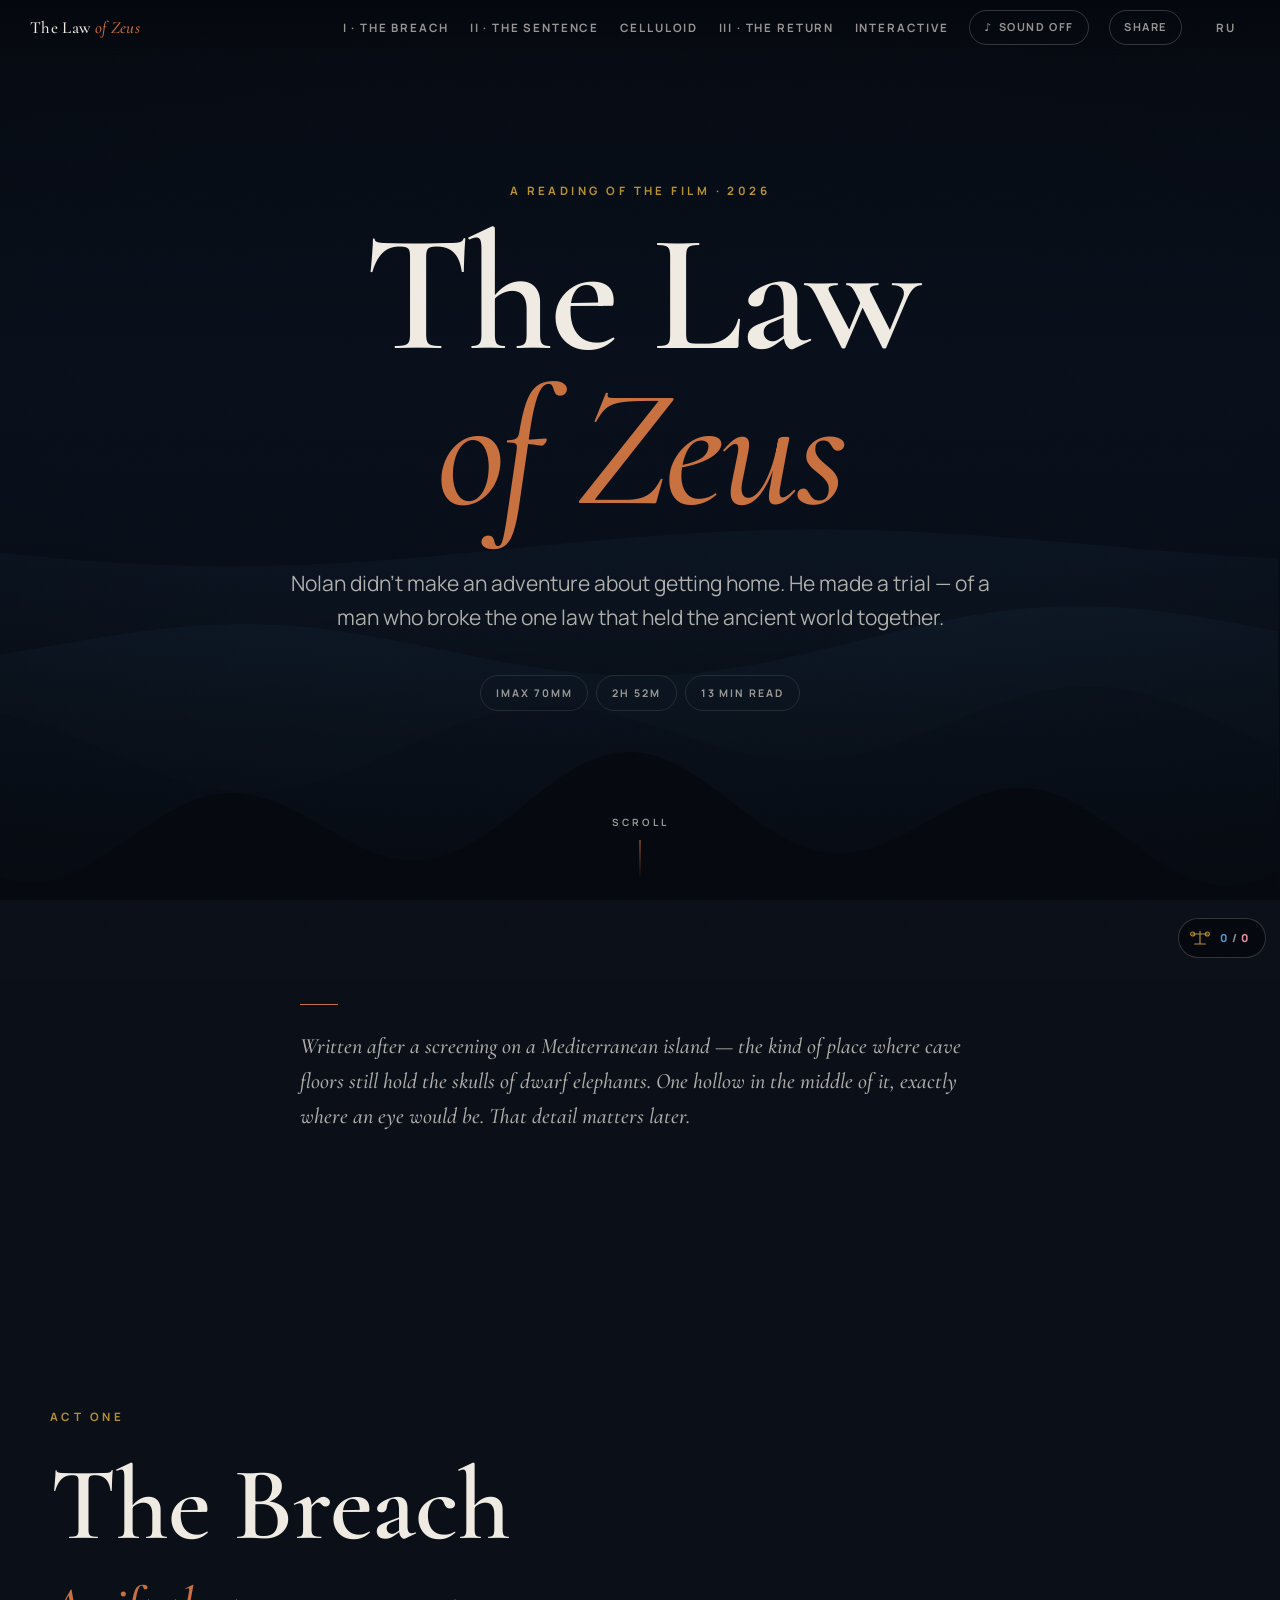
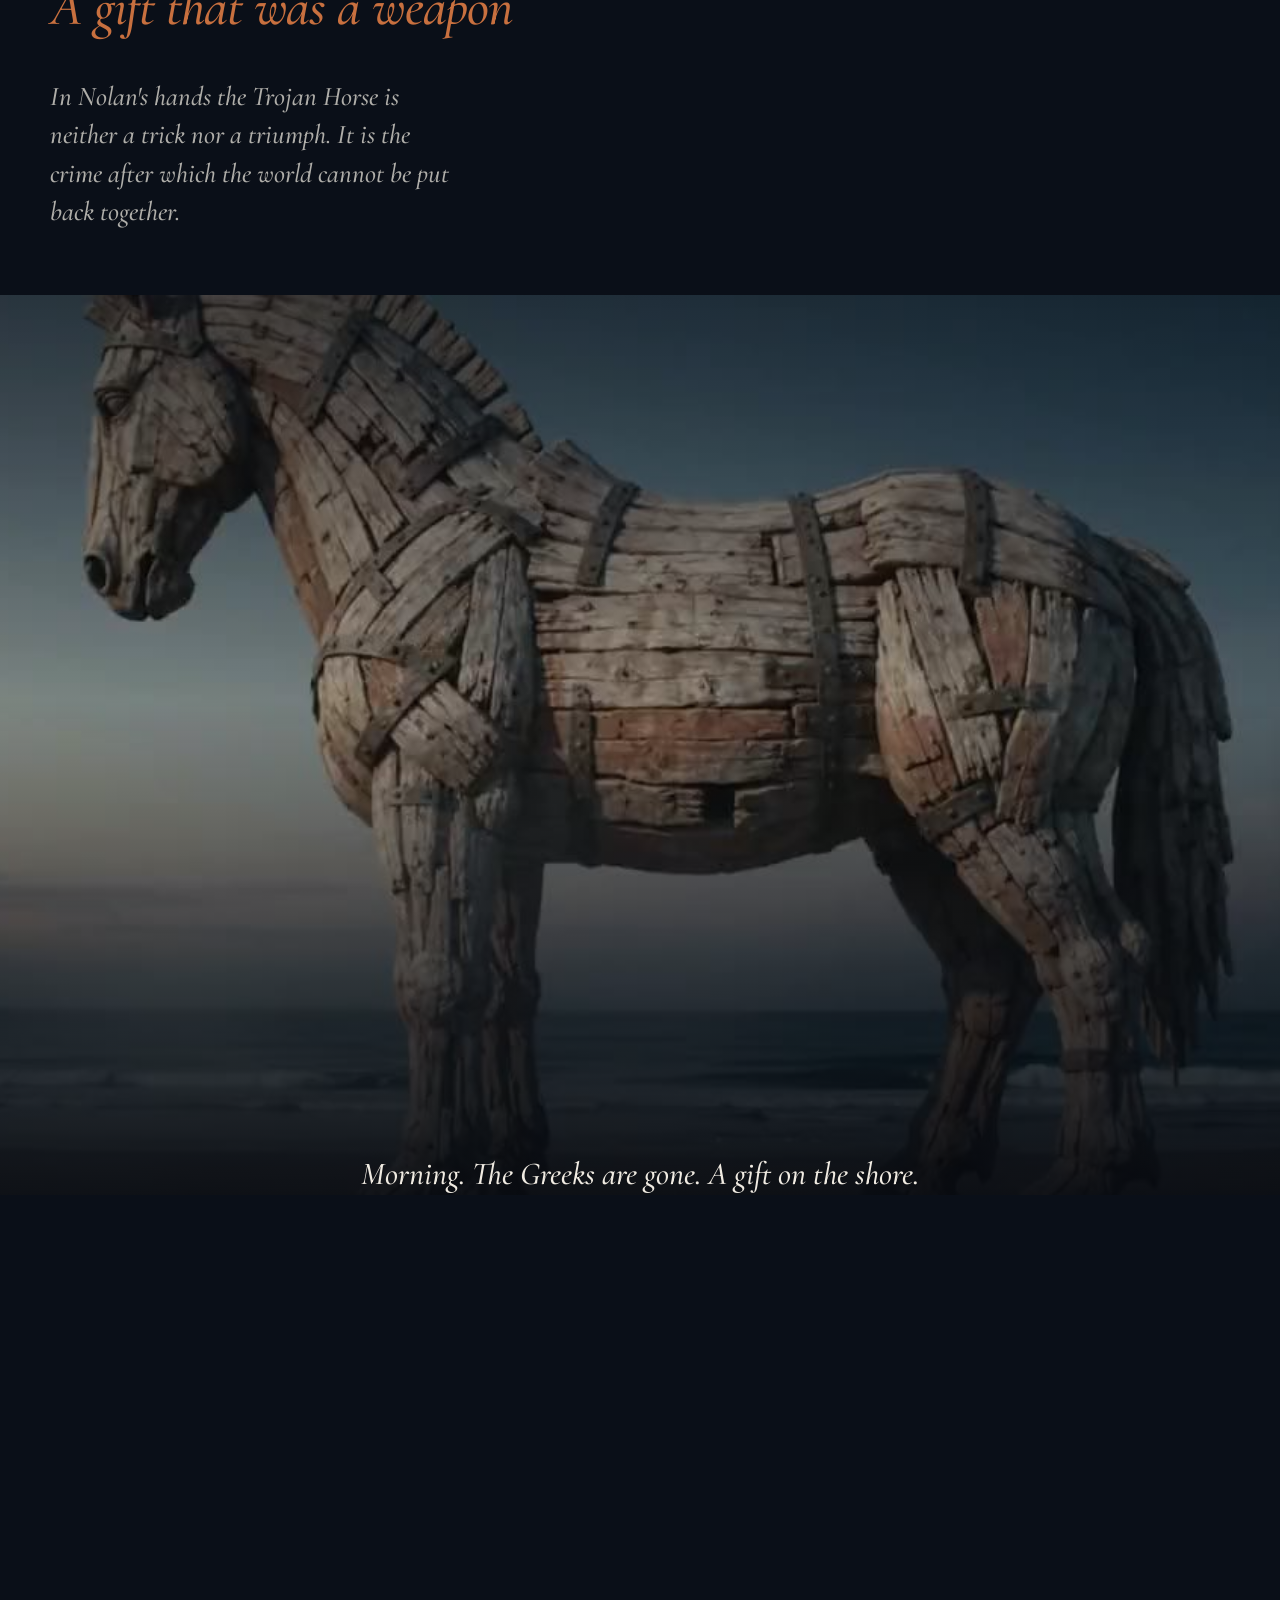
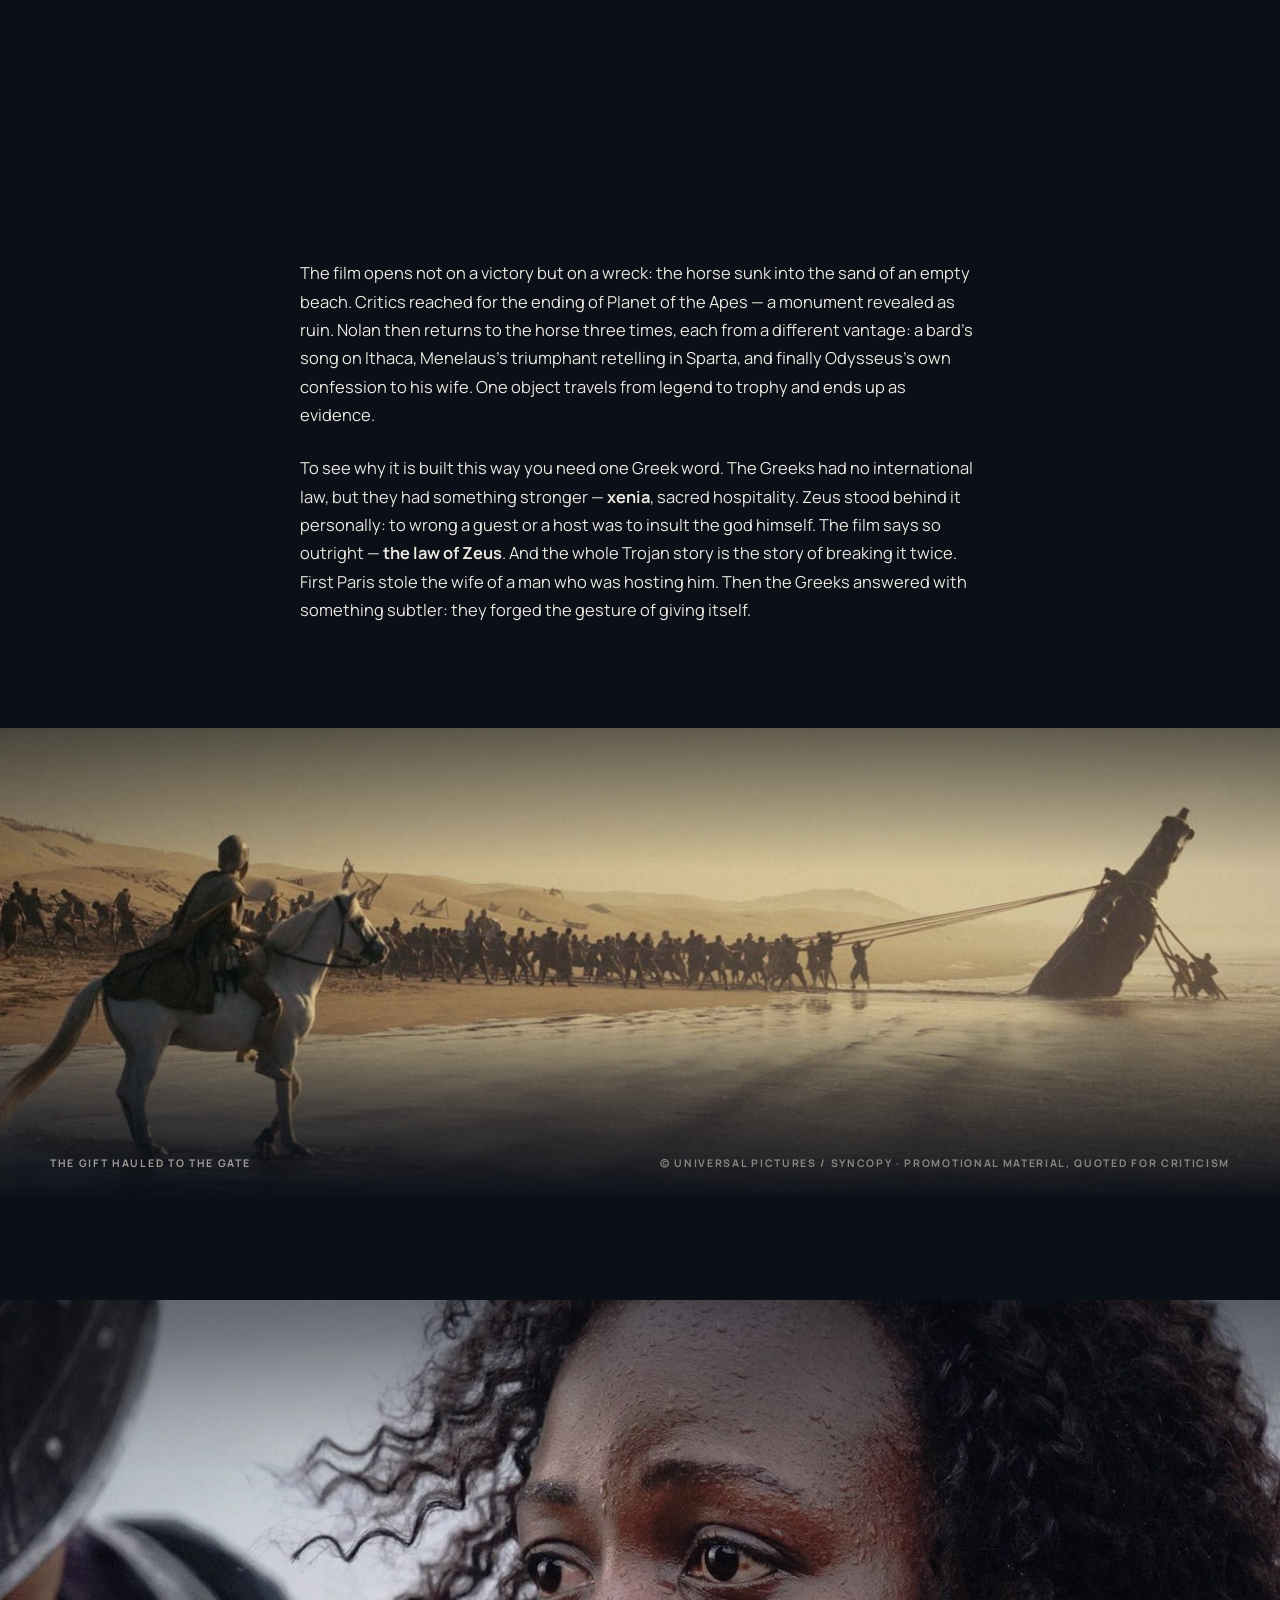
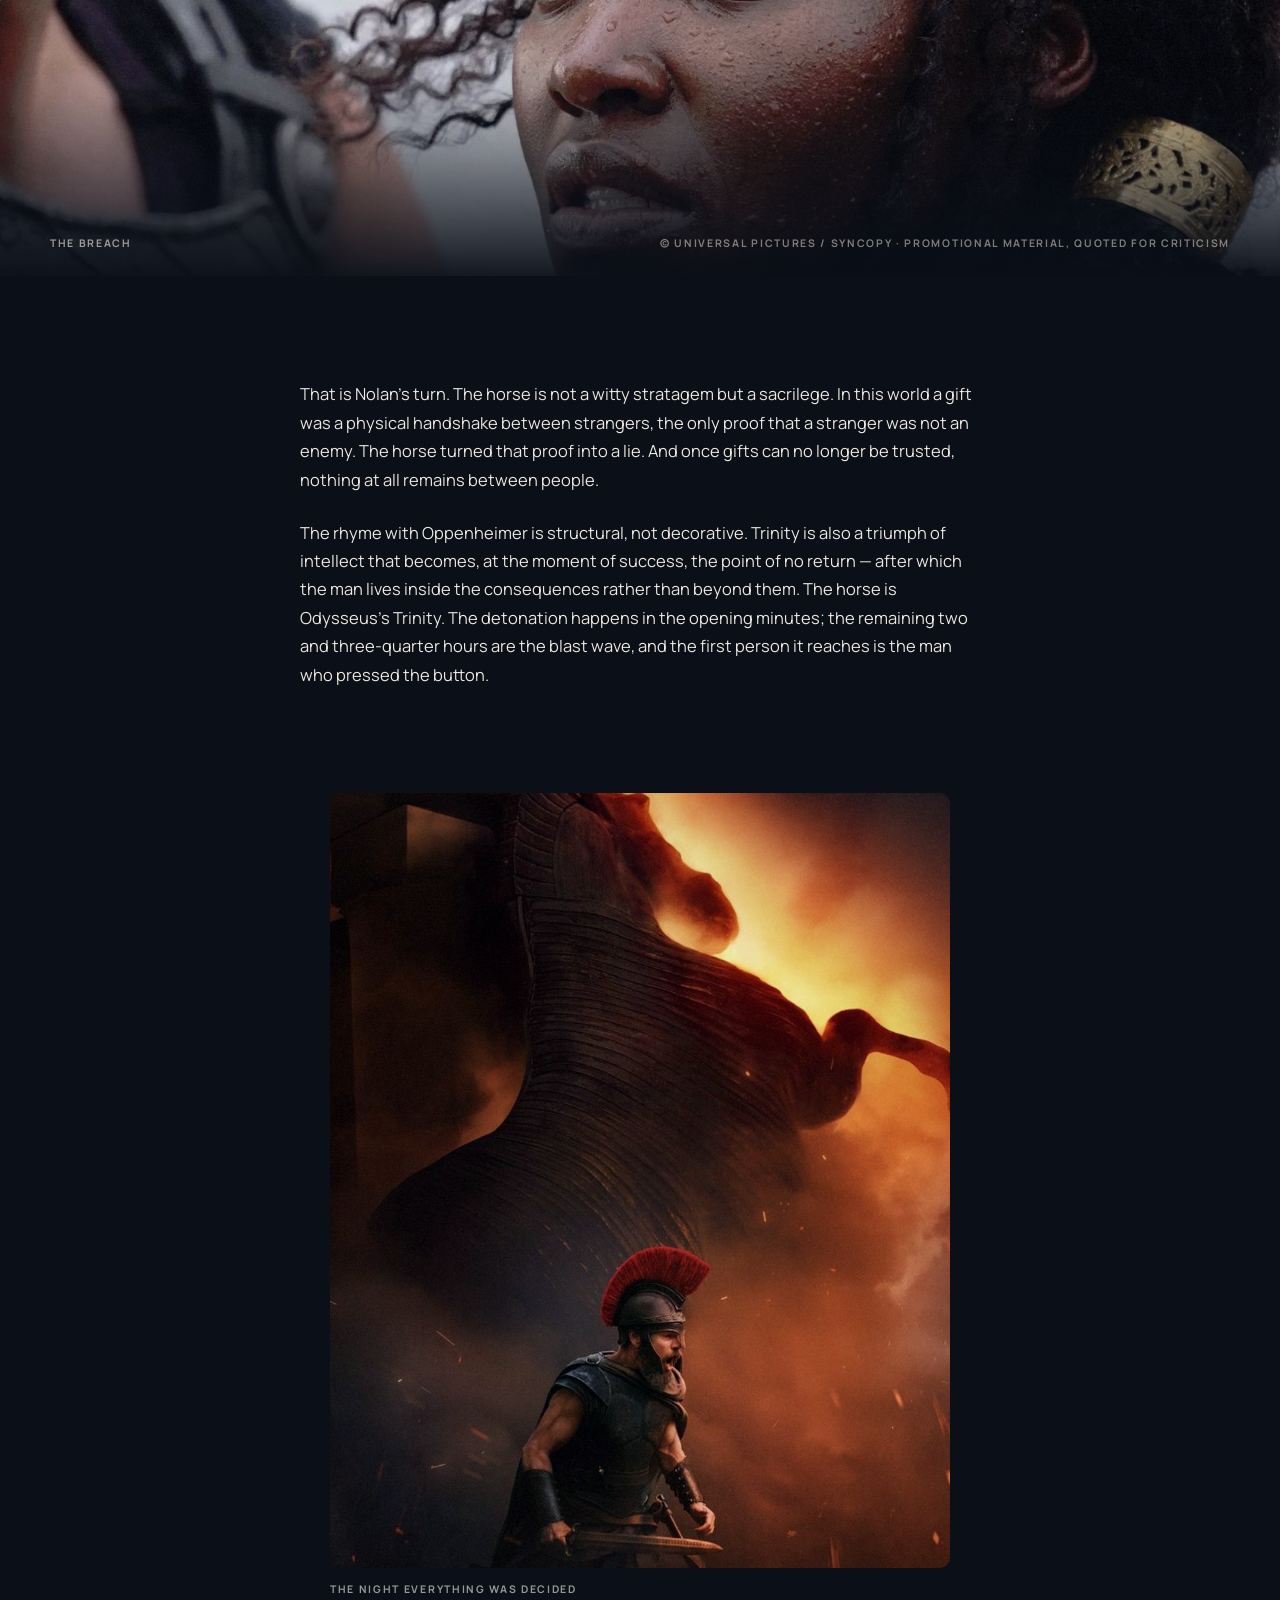
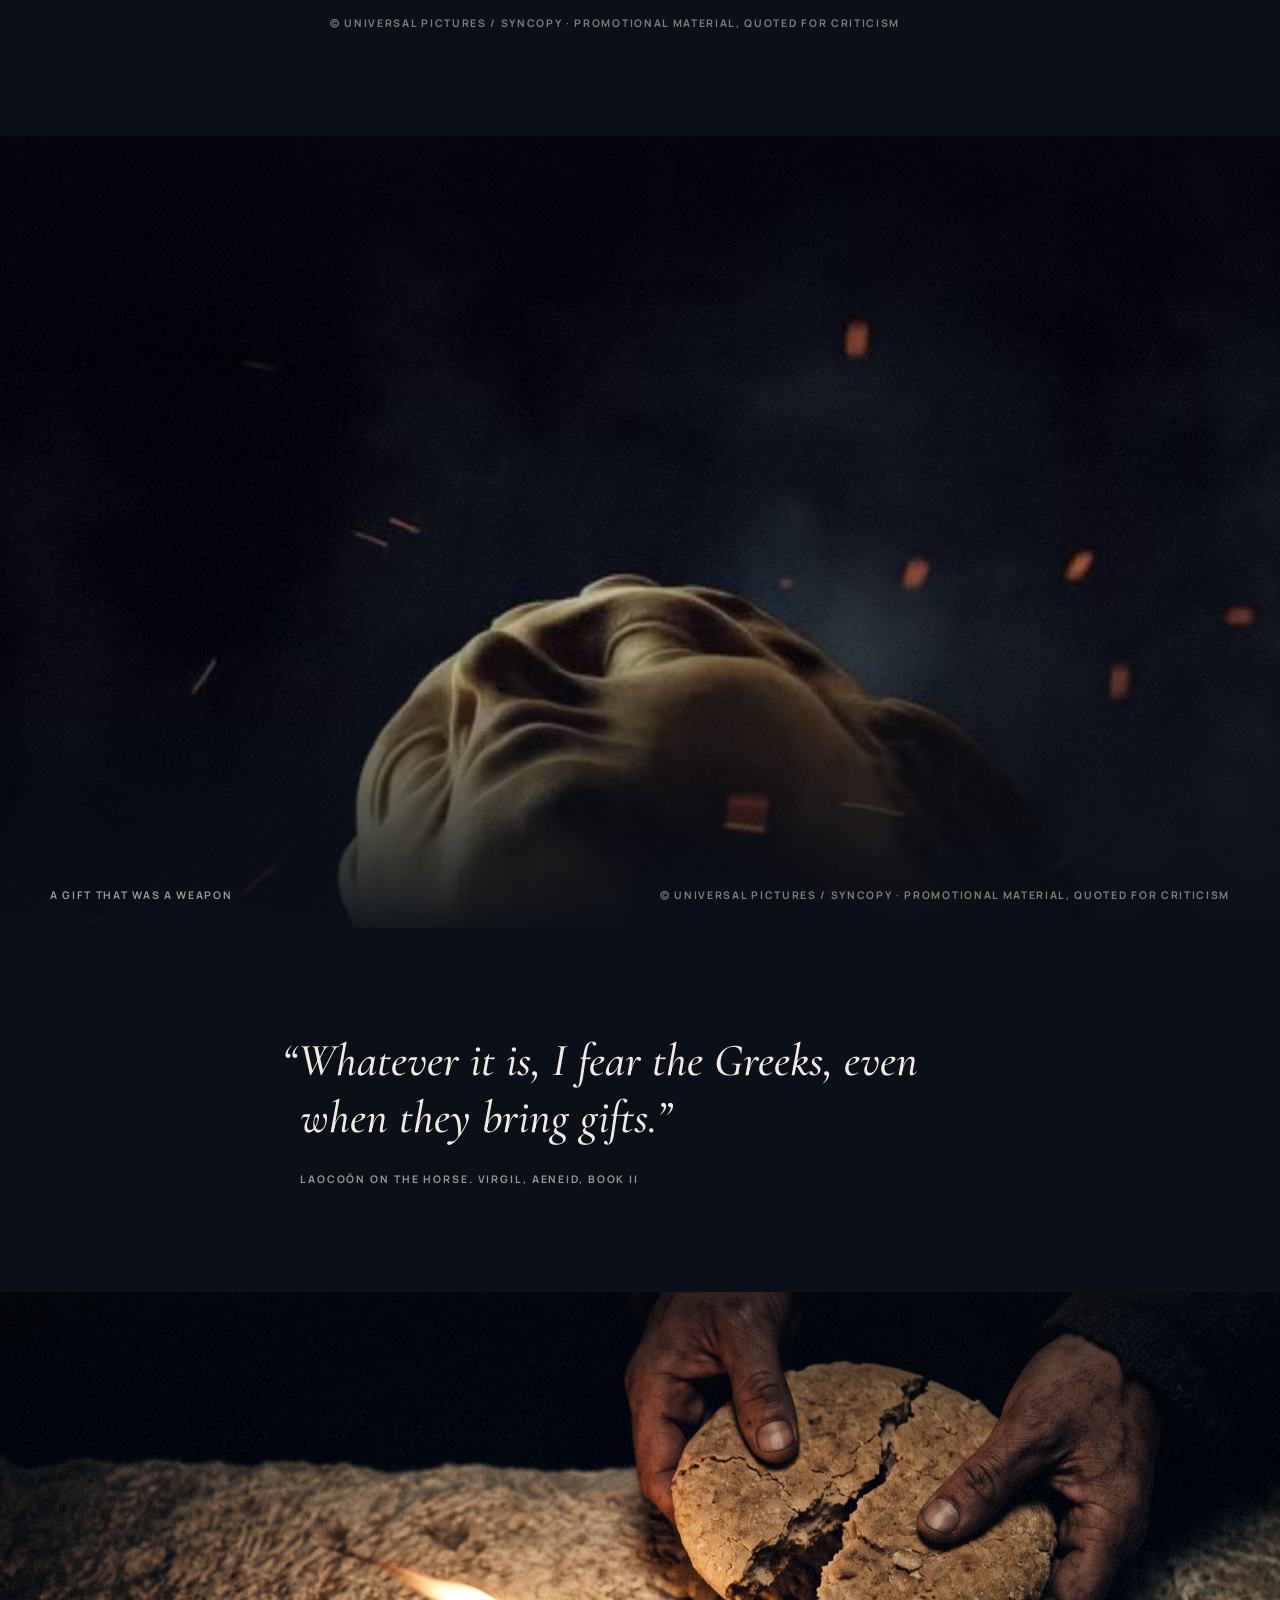
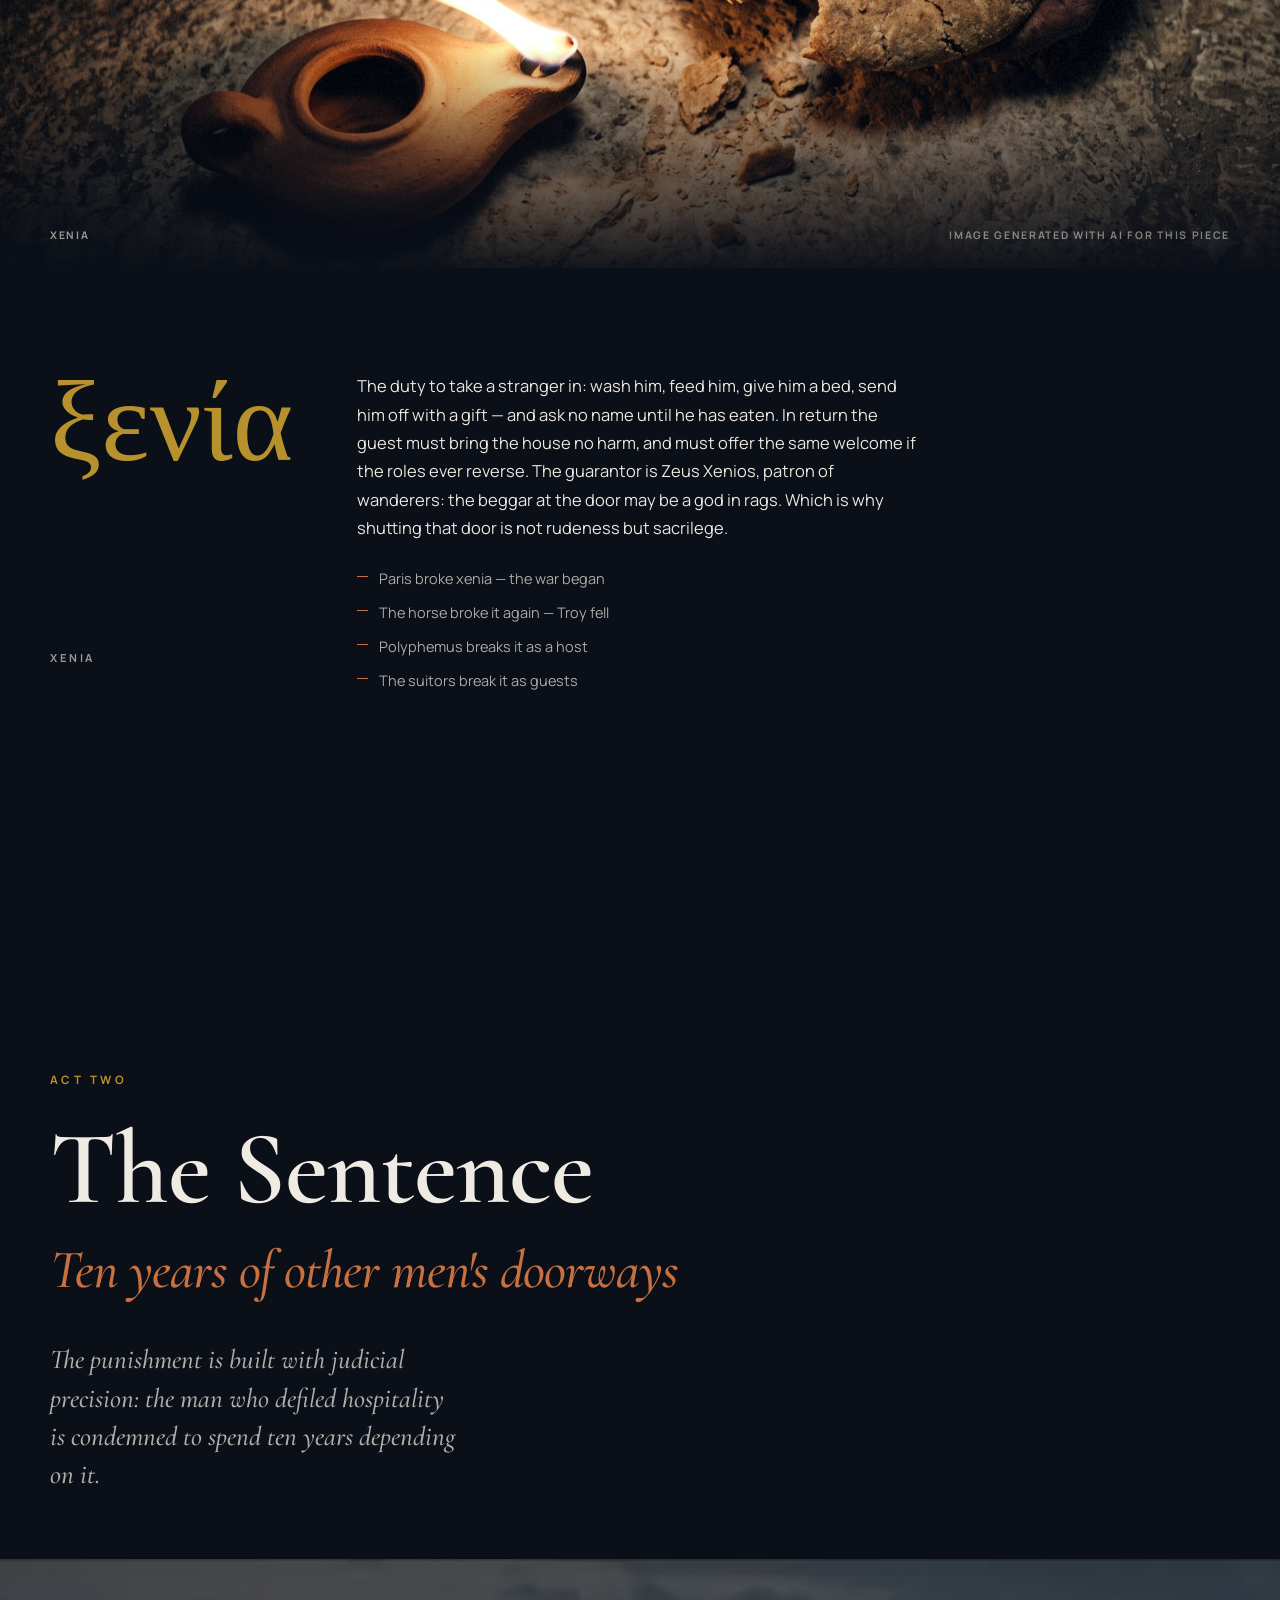
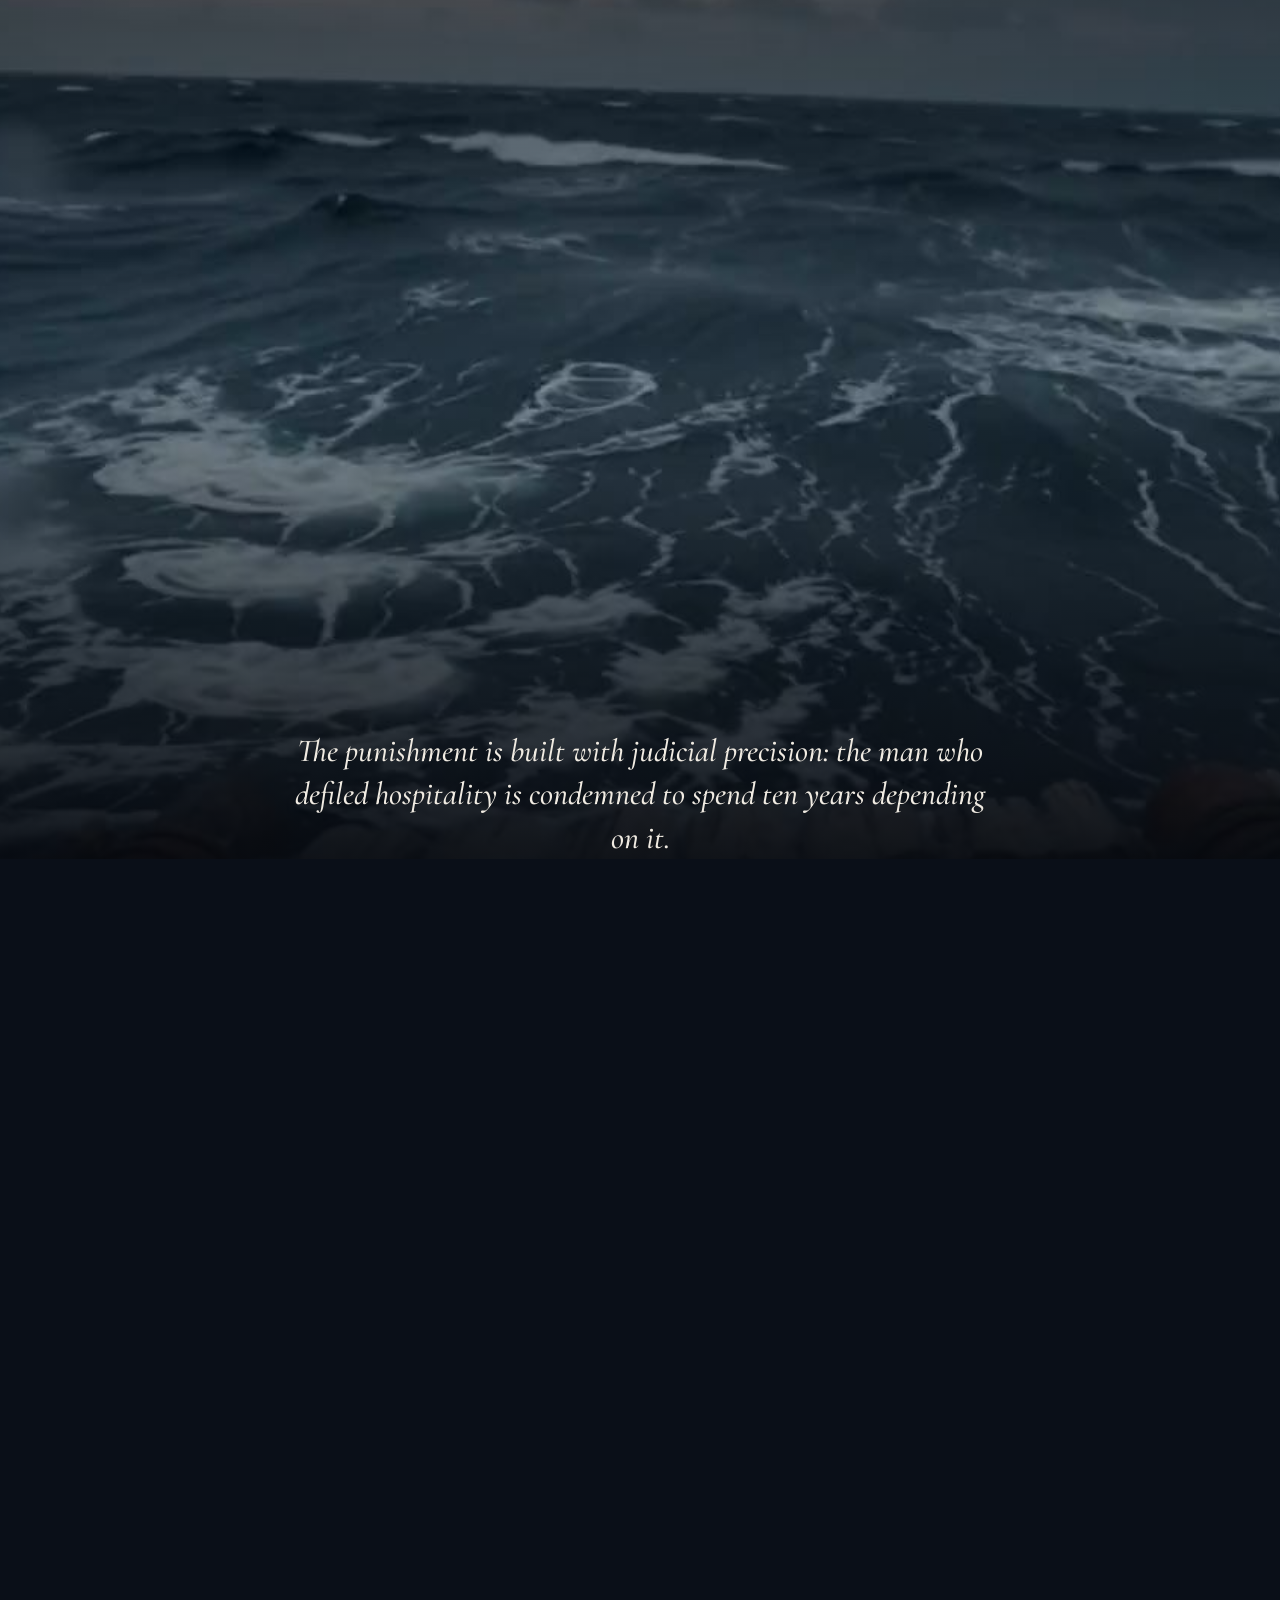
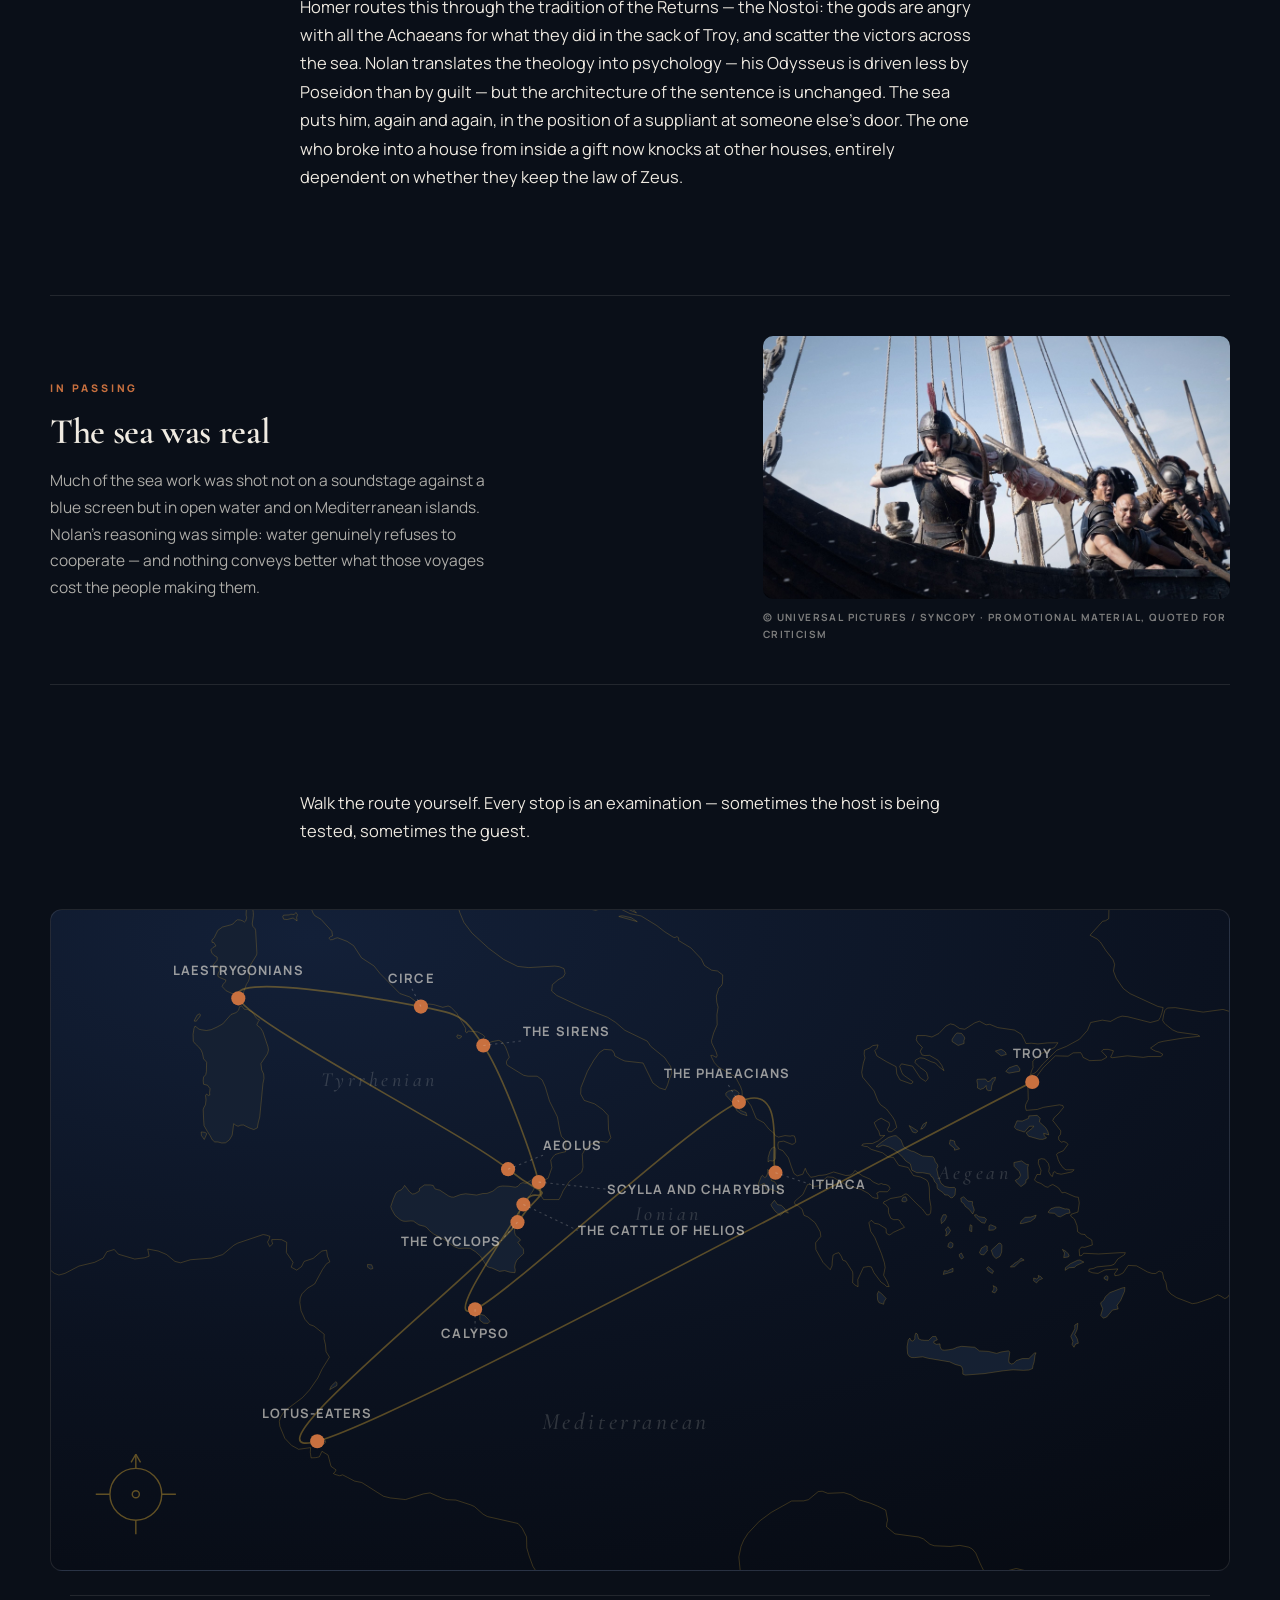
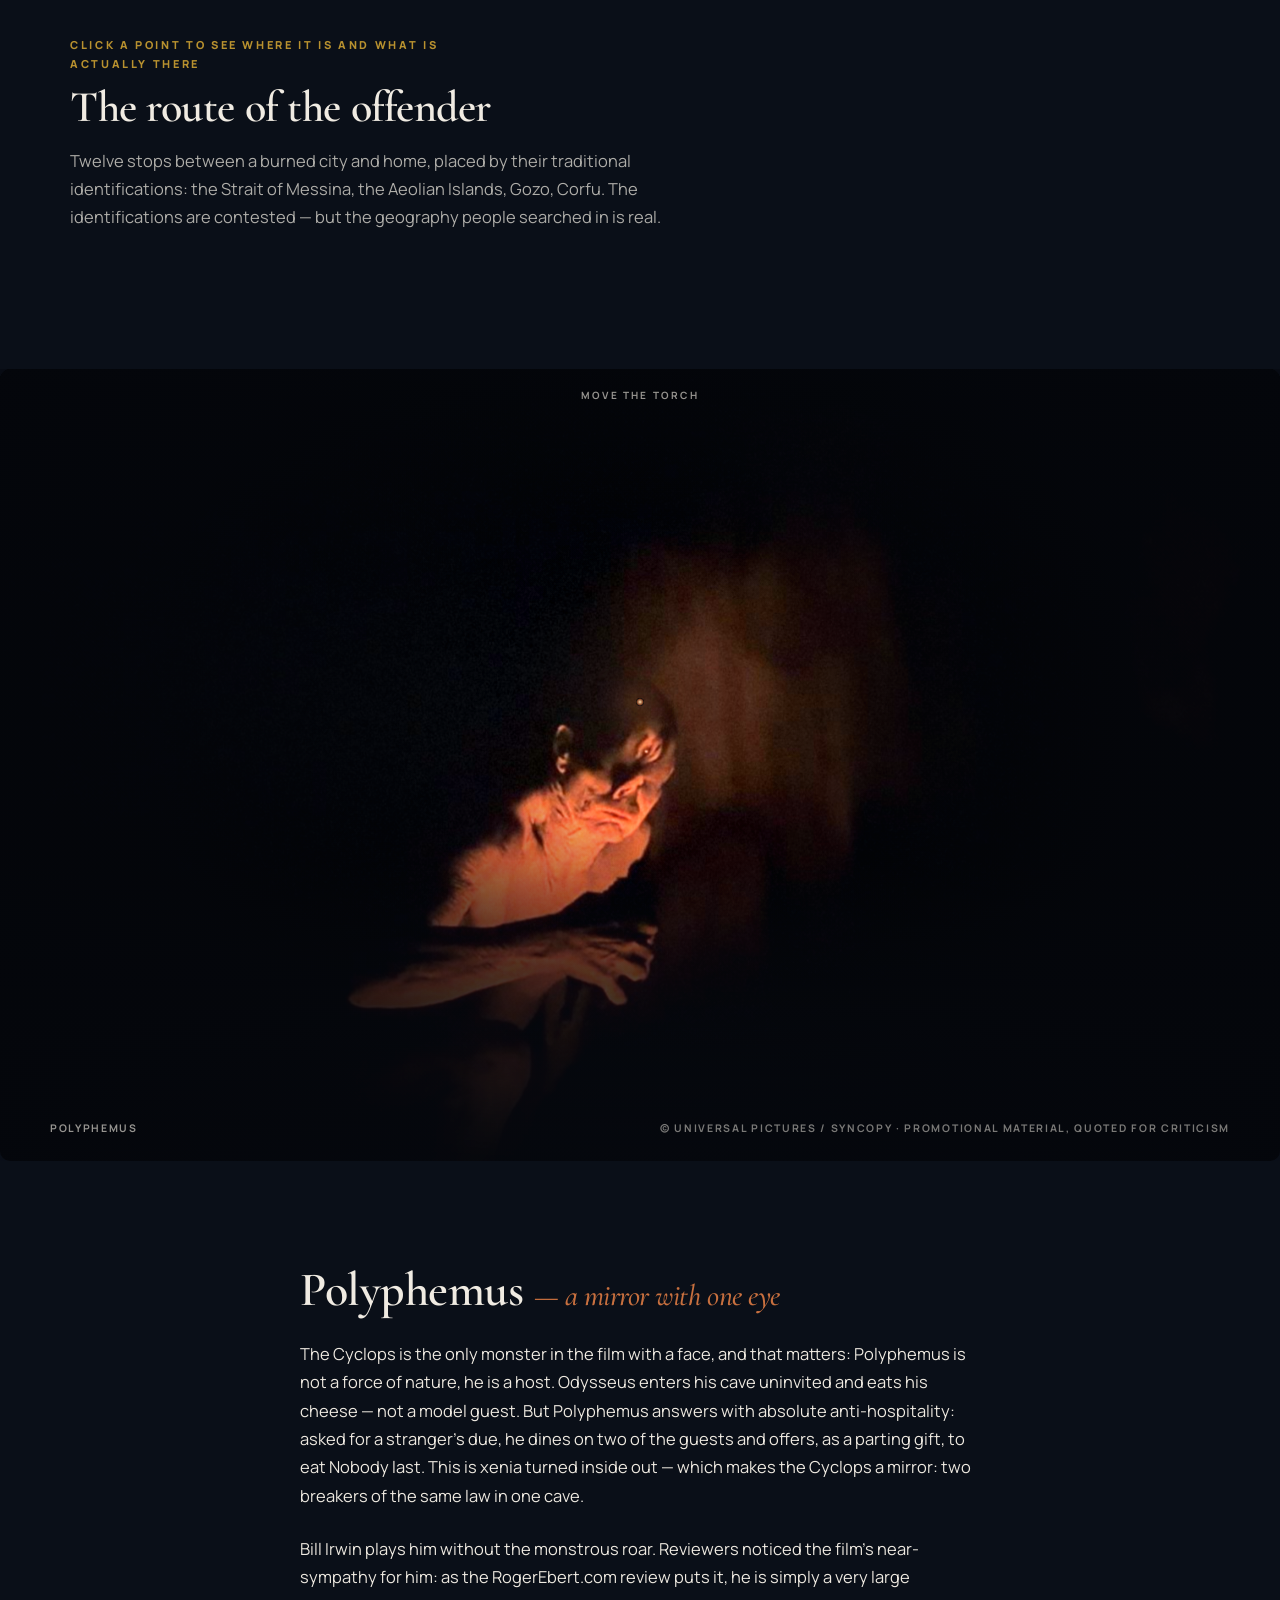
==== en/index.html @ cd55d7c8 "English version and its manifest" ====
<!DOCTYPE html>
<html lang="en">
<head>
<meta charset="UTF-8">
<meta name="viewport" content="width=device-width, initial-scale=1, viewport-fit=cover">
<title>The Law of Zeus — Christopher Nolan's The Odyssey</title>
<meta name="description" content="Xenia, the ancient law of hospitality, as the key to Nolan's Odyssey: why the horse is a crime, the wandering a sentence, and the slaughter a trial.">
<meta name="theme-color" content="#0a0f18">
<meta property="og:title" content="The Law of Zeus — Christopher Nolan's The Odyssey"><meta property="og:description" content="Xenia, the ancient law of hospitality, as the key to Nolan's Odyssey: why the horse is a crime, the wandering a sentence, and the slaughter a trial.">
<meta property="og:type" content="article"><meta name="twitter:card" content="summary_large_image">
<link rel="manifest" href="manifest.webmanifest">
<link rel="alternate" hreflang="ru" href="../"><link rel="alternate" hreflang="en" href="./">
<link rel="alternate" hreflang="x-default" href="../">
<link rel="apple-touch-icon" href="../assets/icon-180.png">
<meta name="apple-mobile-web-app-capable" content="yes">
<meta name="apple-mobile-web-app-status-bar-style" content="black-translucent">
<link rel="icon" href="data:image/svg+xml,%3Csvg xmlns='http://www.w3.org/2000/svg' viewBox='0 0 32 32'%3E%3Crect width='32' height='32' fill='%230a0f18'/%3E%3Cpath d='M5 23 L5 11 L13 11 L13 16 L18 16 L18 9 L25 9 L25 21 L28 21' stroke='%23c8703f' stroke-width='2.6' fill='none'/%3E%3C/svg%3E">
<style>/* шрифты встроены: Cormorant Garamond + Manrope (Fontsource/Google Fonts, OFL) */
@font-face{font-family:'Cormorant Garamond';font-style:normal;font-weight:400 500;font-display:swap;src:url([data-uri]) format('woff2');unicode-range:U+0400-045F,U+0490-0491,U+04B0-04B1,U+2116}
@font-face{font-family:'Cormorant Garamond';font-style:normal;font-weight:400 500;font-display:swap;src:url([data-uri]) format('woff2');unicode-range:U+0000-00FF,U+0131,U+0152-0153,U+02BB-02BC,U+02C6,U+02DA,U+02DC,U+2000-206F,U+2074,U+20AC,U+2122,U+2191,U+2193,U+2212,U+2215,U+FEFF,U+FFFD}
@font-face{font-family:'Cormorant Garamond';font-style:normal;font-weight:600 700;font-display:swap;src:url([data-uri]) format('woff2');unicode-range:U+0400-045F,U+0490-0491,U+04B0-04B1,U+2116}
@font-face{font-family:'Cormorant Garamond';font-style:normal;font-weight:600 700;font-display:swap;src:url([data-uri]) format('woff2');unicode-range:U+0000-00FF,U+0131,U+0152-0153,U+02BB-02BC,U+02C6,U+02DA,U+02DC,U+2000-206F,U+2074,U+20AC,U+2122,U+2191,U+2193,U+2212,U+2215,U+FEFF,U+FFFD}
@font-face{font-family:'Cormorant Garamond';font-style:italic;font-weight:400 600;font-display:swap;src:url([data-uri]) format('woff2');unicode-range:U+0400-045F,U+0490-0491,U+04B0-04B1,U+2116}
@font-face{font-family:'Cormorant Garamond';font-style:italic;font-weight:400 600;font-display:swap;src:url([data-uri]) format('woff2');unicode-range:U+0000-00FF,U+0131,U+0152-0153,U+02BB-02BC,U+02C6,U+02DA,U+02DC,U+2000-206F,U+2074,U+20AC,U+2122,U+2191,U+2193,U+2212,U+2215,U+FEFF,U+FFFD}
@font-face{font-family:'Manrope';font-style:normal;font-weight:200 800;font-display:swap;src:url([data-uri]) format('woff2');unicode-range:U+0400-045F,U+0490-0491,U+04B0-04B1,U+2116}
@font-face{font-family:'Manrope';font-style:normal;font-weight:200 800;font-display:swap;src:url([data-uri]) format('woff2');unicode-range:U+0000-00FF,U+0131,U+0152-0153,U+02BB-02BC,U+02C6,U+02DA,U+02DC,U+2000-206F,U+2074,U+20AC,U+2122,U+2191,U+2193,U+2212,U+2215,U+FEFF,U+FFFD}
</style>
<style>
/* ============ ТОКЕНЫ ============ */
:root{
  --ink:#0a0f18; --ink-2:#0d141f; --ink-3:#121b28; --abyss:#05080e;
  /* --paper-3 и --paper-4 подняты до контраста 4.5:1 по WCAG AA на фоне --ink */
  --paper:#f0ebe2; --paper-2:rgba(240,235,226,.72); --paper-3:rgba(240,235,226,.62); --paper-4:rgba(240,235,226,.50);
  --accent:#c8703f; --accent-lit:#e08b57; --bronze:#b8912f; --wine:#7a2f3d; --sea:#4f96cf;
  --line:rgba(240,235,226,.11); --line-2:rgba(240,235,226,.2);
  --serif:'Cormorant Garamond',Georgia,'Times New Roman',serif;
  --sans:'Manrope',-apple-system,BlinkMacSystemFont,'Segoe UI',system-ui,sans-serif;
  --s1:8px; --s2:16px; --s3:24px; --s4:40px; --s5:64px; --s6:104px; --s7:168px;
  --col:min(100% - 2.5rem, 68ch); --wide:min(100% - 2.5rem, 1180px);
  --e:cubic-bezier(.22,.68,.24,1);
  --safe-t:env(safe-area-inset-top,0px); --safe-b:env(safe-area-inset-bottom,0px);
}
*,*::before,*::after{box-sizing:border-box;margin:0;padding:0}
html{-webkit-text-size-adjust:100%;scroll-behavior:smooth}
@media (prefers-reduced-motion:reduce){html{scroll-behavior:auto}
  *,*::before,*::after{animation-duration:.01ms!important;animation-iteration-count:1!important;transition-duration:.01ms!important}}
body{
  background:var(--ink); color:var(--paper);
  font-family:var(--sans); font-size:clamp(16.5px,1.05vw,18.5px); font-weight:380; line-height:1.72;
  overflow-x:hidden; -webkit-font-smoothing:antialiased; text-rendering:optimizeLegibility;
  overscroll-behavior-y:none;
}
::selection{background:var(--accent);color:var(--abyss)}
img,svg,video,canvas{display:block;max-width:100%}
button,input,select{font:inherit;color:inherit}
button{background:none;border:none;cursor:pointer;-webkit-tap-highlight-color:transparent}
a{color:var(--accent);text-decoration:none;border-bottom:1px solid rgba(200,112,63,.32);transition:color .2s,border-color .2s}
a:hover,a:focus-visible{color:var(--accent-lit);border-color:var(--accent-lit)}
:focus-visible{outline:2px solid var(--accent-lit);outline-offset:3px;border-radius:2px}

/* ============ ТИПОГРАФИКА ============ */
h1,h2,h3,h4,.serif{font-family:var(--serif);font-weight:600;line-height:1.06;letter-spacing:-.01em}
.eyebrow{font-size:11.5px;letter-spacing:.3em;text-transform:uppercase;font-weight:700;color:var(--bronze)}
.lead{font-family:var(--serif);font-size:clamp(21px,2.5vw,28px);line-height:1.45;font-style:italic;color:var(--paper-2)}
p{margin-bottom:1.5em}
p:last-child{margin-bottom:0}
b,strong{font-weight:650;color:var(--paper)}
.col{width:var(--col);margin-inline:auto}
.wide{width:var(--wide);margin-inline:auto}

/* ============ КАРКАС ============ */
.act{padding:var(--s7) 0 var(--s6);position:relative}
.act-head{width:var(--wide);margin:0 auto var(--s5)}
.act-head h2{font-size:clamp(44px,8.5vw,104px);margin:var(--s3) 0 0}
.act-head h2 .sub{display:block;font-style:italic;color:var(--accent);font-size:.52em;margin-top:.28em;line-height:1.15}
.act-thesis{font-family:var(--serif);font-size:clamp(20px,2.4vw,27px);line-height:1.42;color:var(--paper-2);max-width:34ch;margin-top:var(--s4);font-style:italic}
.rule{height:1px;background:linear-gradient(90deg,var(--line-2),transparent);margin:var(--s3) 0}

/* появление */
.rv{opacity:0;transform:translateY(22px);transition:opacity .8s var(--e),transform .8s var(--e)}
.rv.in{opacity:1;transform:none}
.rv.d1{transition-delay:.1s}.rv.d2{transition-delay:.2s}

/* ============ ШАПКА ============ */
header{
  position:fixed;top:0;left:0;right:0;z-index:60;
  padding:calc(var(--safe-t) + 10px) clamp(14px,3vw,30px) 10px;
  display:flex;align-items:center;justify-content:space-between;gap:var(--s2);
  background:linear-gradient(180deg,rgba(5,8,14,.9),rgba(5,8,14,.55) 60%,transparent);
  transition:transform .35s var(--e);
}
header.hide{transform:translateY(-120%)}
.brand{font-family:var(--serif);font-size:17px;letter-spacing:.02em;color:var(--paper);border:0;white-space:nowrap}
.brand i{font-style:italic;color:var(--accent)}
.hnav{display:flex;align-items:center;gap:clamp(10px,1.6vw,22px)}
.hnav a{font-size:11.5px;letter-spacing:.16em;text-transform:uppercase;font-weight:700;color:var(--paper-3);border:0}
.hnav a:hover{color:var(--accent)}
@media(max-width:900px){.hnav .lnk{display:none}}
.chip{
  border:1px solid var(--line-2);border-radius:999px;padding:7px 14px;
  font-size:11px;letter-spacing:.14em;text-transform:uppercase;font-weight:700;color:var(--paper-3);
  min-height:34px;display:inline-flex;align-items:center;gap:6px;transition:all .2s;
}
.chip:hover,.chip:focus-visible{color:var(--paper);border-color:var(--paper-3)}
.chip.act-on{color:var(--accent);border-color:var(--accent)}
/* пальцем нужно 44 px; на десктопе шапка остаётся прежней высоты */
@media(hover:none){.chip{min-height:44px;padding:7px 16px}.brand{padding:6px 0;display:inline-block}}
#bar{position:fixed;top:0;left:0;height:2px;width:0;background:linear-gradient(90deg,var(--accent),var(--bronze));z-index:61}

/* ============ ГЕРОЙ ============ */
#hero{min-height:100svh;display:grid;place-items:center;text-align:center;position:relative;overflow:hidden;isolation:isolate}
#hero .bg{position:absolute;inset:0;z-index:-2}
#hero video,#hero canvas{width:100%;height:100%;object-fit:cover}
#hero video{opacity:0;transition:opacity 2s}
#hero video.in{opacity:.85}
#hero .veil{position:absolute;inset:0;z-index:-1;
  background:linear-gradient(180deg,rgba(5,8,14,.72),rgba(5,8,14,.34) 40%,rgba(5,8,14,.86)),
             radial-gradient(120% 80% at 50% 40%,transparent 40%,rgba(5,8,14,.7))}
#hero .in-col{padding:calc(var(--safe-t) + 96px) 20px calc(var(--safe-b) + 104px);max-width:940px}
#hero h1{font-size:clamp(56px,15vw,168px);line-height:.92;letter-spacing:-.02em}
#hero h1 .l2{display:block;font-style:italic;color:var(--accent)}
#hero .sub{margin:var(--s4) auto 0;max-width:56ch;font-size:clamp(17px,1.9vw,21px);color:var(--paper-2);line-height:1.6}
#hero .facts{margin-top:var(--s4);display:flex;flex-wrap:wrap;gap:8px;justify-content:center}
#hero .facts span{font-size:10.5px;letter-spacing:.18em;text-transform:uppercase;font-weight:700;color:var(--paper-3);border:1px solid var(--line);border-radius:999px;padding:8px 15px}
.scroll-cue{position:absolute;bottom:calc(var(--safe-b) + 22px);left:50%;transform:translateX(-50%);z-index:2;
  display:flex;flex-direction:column;align-items:center;gap:9px;
  font-size:10px;letter-spacing:.3em;text-transform:uppercase;color:var(--paper-3);font-weight:700}
.scroll-cue i{width:1px;height:38px;background:linear-gradient(180deg,var(--accent),transparent);animation:cue 2.4s var(--e) infinite}
@keyframes cue{0%{transform:scaleY(0);transform-origin:top}50%{transform:scaleY(1);transform-origin:top}51%{transform-origin:bottom}100%{transform:scaleY(0);transform-origin:bottom}}

/* ============ КИНОСЦЕНА СО СКРАББИНГОМ ============ */
.scene{position:relative}
.scene .stage{position:sticky;top:0;height:100svh;overflow:hidden;display:grid;place-items:center;isolation:isolate}
.scene video{position:absolute;inset:0;width:100%;height:100%;object-fit:cover;z-index:-2}
.scene .grade{position:absolute;inset:0;z-index:-1;
  background:linear-gradient(180deg,rgba(5,8,14,.55),rgba(5,8,14,.15) 45%,rgba(5,8,14,.9))}
.scene .bars{position:absolute;left:0;right:0;height:9svh;background:var(--abyss);z-index:1;transform:scaleY(0);will-change:transform}
.scene .bars.t{top:0;transform-origin:top}.scene .bars.b{bottom:0;transform-origin:bottom}
.scene .cap{position:relative;z-index:2;width:min(100% - 3rem,700px);text-align:center;align-self:end;
  padding-bottom:calc(var(--safe-b) + 13vh)}
.scene .cap p{position:absolute;left:0;right:0;bottom:0;opacity:0;transform:translateY(12px);
  transition:opacity .5s,transform .5s;font-family:var(--serif);font-style:italic;
  font-size:clamp(20px,3.4vw,32px);line-height:1.35;margin:0}
.scene .cap p.on{opacity:1;transform:none}
.scene .cap small{display:block;margin-top:12px;font-family:var(--sans);font-style:normal;
  font-size:10.5px;letter-spacing:.18em;text-transform:uppercase;color:var(--paper-3);font-weight:700}
.scene .hint{position:absolute;z-index:2;left:50%;transform:translateX(-50%);top:calc(var(--safe-t) + 74px);
  font-size:10px;letter-spacing:.26em;text-transform:uppercase;color:var(--paper-4);font-weight:700;
  opacity:0;transition:opacity .8s}
.scene .hint.on{opacity:1}
.fallback-still{position:absolute;inset:0;z-index:-2;background-size:cover;background-position:center}

/* ============ МЕДИА ПОЛНОЙ ШИРИНЫ ============ */
.bleed{position:relative;margin:var(--s6) 0;width:100%;overflow:hidden}
.bleed figure{margin:0;position:relative;overflow:hidden}
.bleed img{width:100%;height:clamp(320px,64svh,760px);object-fit:cover;transform:scale(1.06);will-change:transform}
.bleed .shade{position:absolute;inset:0;pointer-events:none;background:linear-gradient(180deg,rgba(5,8,14,.5),transparent 30%,transparent 62%,rgba(10,15,24,.95))}
.bleed figcaption{position:absolute;left:0;right:0;bottom:0;padding:var(--s3) 0;pointer-events:none;z-index:6}
.bleed figcaption .inner{width:var(--wide);margin:0 auto;display:flex;justify-content:space-between;gap:var(--s2);flex-wrap:wrap;
  font-size:10.5px;letter-spacing:.16em;text-transform:uppercase;font-weight:700;color:var(--paper-3)}
.bleed figcaption .cr{color:var(--paper-4)}
.bleed.tall img{height:clamp(420px,88svh,940px)}
.bleed.wide-cine img{height:clamp(240px,52svh,600px)}

/* ============ ЦИТАТА ============ */
blockquote{margin:var(--s6) auto;width:var(--col)}
blockquote p{font-family:var(--serif);font-style:italic;font-size:clamp(26px,4.4vw,46px);line-height:1.24;
  color:var(--paper);margin:0;text-indent:-.4em}
blockquote cite{display:block;margin-top:var(--s3);font-family:var(--sans);font-style:normal;
  font-size:10.5px;letter-spacing:.18em;text-transform:uppercase;color:var(--paper-3);font-weight:700}

/* ============ КАРТОЧКА ОПРЕДЕЛЕНИЯ ============ */
.def{width:var(--wide);margin:var(--s6) auto;display:grid;grid-template-columns:auto 1fr;gap:var(--s5);align-items:start}
.def .word{font-family:var(--serif);font-size:clamp(56px,9vw,128px);color:var(--bronze);line-height:.9}
.def .tr{font-size:11px;letter-spacing:.26em;text-transform:uppercase;color:var(--paper-3);font-weight:700;margin-top:var(--s2)}
.def .body{max-width:56ch}
.def ul{list-style:none;margin-top:var(--s3);display:grid;gap:9px}
.def li{font-size:14.5px;color:var(--paper-2);padding-left:22px;position:relative}
.def li::before{content:'';position:absolute;left:0;top:.62em;width:11px;height:1px;background:var(--accent)}
@media(max-width:760px){.def{grid-template-columns:1fr;gap:var(--s3)}}

/* ============ ЗАМЕТКА НА ПОЛЯХ ============ */
.aside{width:var(--col);margin:var(--s5) auto;padding-left:var(--s3);border-left:2px solid var(--bronze)}
.aside h4{font-size:11px;letter-spacing:.22em;text-transform:uppercase;color:var(--bronze);font-family:var(--sans);font-weight:800;margin-bottom:10px}
.aside p{font-size:15px;color:var(--paper-2)}
.note{width:var(--col);margin:var(--s6) auto;font-family:var(--serif);font-style:italic;
  font-size:clamp(18px,2.1vw,22px);line-height:1.6;color:var(--paper-2)}
.note::before{content:'';display:block;width:38px;height:1px;background:var(--accent);margin-bottom:var(--s3)}
</style>
<style>
/* ============ КАРТА ============ */
.map-wrap{width:var(--wide);margin:var(--s5) auto 0}
#seamap{width:100%;height:auto;border-radius:12px;background:radial-gradient(130% 110% at 22% 4%,#132038 0%,#0b1220 58%,#070b13 100%);
  border:1px solid var(--line);touch-action:manipulation}
.pt{cursor:pointer}
.pt .hit{fill:transparent}
.pt .core{fill:var(--accent);transition:fill .25s,r .25s}
.pt .ring{fill:none;stroke:var(--accent);stroke-width:1.2;opacity:0;transition:opacity .3s}
.pt .lbl{fill:var(--paper-3);font-family:var(--sans);font-size:11px;font-weight:700;letter-spacing:.08em;text-transform:uppercase}
.pt:hover .core,.pt.sel .core{fill:var(--bronze)}
.pt:hover .ring,.pt.sel .ring{opacity:.95}
.pt:hover .lbl,.pt.sel .lbl{fill:var(--paper)}
.pt.ok .core{fill:var(--sea)}.pt.no .core{fill:var(--wine)}
.pt.sel .lbl{fill:var(--bronze)}
.pt .num{display:none;fill:var(--paper-2);font-family:var(--sans);font-size:26px;font-weight:800;pointer-events:none}
.pt.sel .num{fill:var(--bronze)}
/* лента остановок: на узком экране названия читаются здесь, а не на карте */
.map-nav{display:none}
@media(max-width:640px){
  .pt .lbl{display:none}
  .pt .num{display:block}
  .pt .hit{r:46px}
  .map-nav{display:flex;gap:8px;overflow-x:auto;padding:14px 0 4px;width:var(--wide);margin:0 auto;
    -webkit-overflow-scrolling:touch;scrollbar-width:none}
  .map-nav::-webkit-scrollbar{display:none}
  .mchip{flex:0 0 auto;min-height:44px;display:inline-flex;align-items:center;gap:7px;
    padding:0 15px;border:1px solid var(--line-2);border-radius:999px;background:transparent;
    font-size:12.5px;font-weight:650;color:var(--paper-2);white-space:nowrap}
  .mchip i{font-style:normal;font-size:10.5px;font-weight:800;color:var(--bronze);opacity:.85}
  .mchip.sel{border-color:var(--bronze);color:var(--paper)}
  .mchip.ok i{color:var(--sea)}.mchip.no i{color:var(--wine)}
  .mchip.ok{border-color:rgba(79,150,207,.5)}.mchip.no{border-color:rgba(122,47,61,.75)}
}
#route{fill:none;stroke:rgba(184,145,47,.45);stroke-width:1.4;stroke-dasharray:3 6;stroke-linecap:round}
#ship{opacity:0;transition:opacity .4s}
.ep{width:var(--wide);margin:var(--s3) auto 0;min-height:270px;padding:var(--s4) 0 0;border-top:1px solid var(--line)}
.ep .role{font-size:11px;letter-spacing:.24em;text-transform:uppercase;color:var(--bronze);font-weight:800;margin-bottom:10px}
.ep h3{font-size:clamp(28px,4.6vw,44px);margin-bottom:var(--s2)}
.ep p{max-width:62ch;color:var(--paper-2)}
.ep .place{font-size:14.5px;color:var(--paper-3);border-left:2px solid var(--bronze);
  padding-left:16px;margin-bottom:var(--s3)}
.ep .place span{display:block;color:var(--bronze);font-weight:700;font-size:11px;
  letter-spacing:.18em;text-transform:uppercase;margin-bottom:6px}
.picks{display:flex;gap:12px;flex-wrap:wrap;margin-top:var(--s3)}
.pick{border:1px solid var(--accent);color:var(--accent);border-radius:999px;padding:13px 24px;
  font-size:14.5px;font-weight:650;min-height:46px;transition:all .2s}
.pick:hover,.pick:focus-visible{background:var(--accent);color:var(--abyss)}
.pick.mute{border-color:var(--line-2);color:var(--paper-2)}
.pick.mute:hover,.pick.mute:focus-visible{background:var(--paper);border-color:var(--paper);color:var(--abyss)}
.pick[disabled]{opacity:.32;pointer-events:none}
.out{margin-top:var(--s3);padding-left:var(--s3);border-left:2px solid var(--bronze);
  opacity:0;transform:translateY(8px);transition:opacity .45s,transform .45s;max-width:62ch}
.out.on{opacity:1;transform:none}
.out .tag{display:inline-block;font-size:10px;letter-spacing:.2em;text-transform:uppercase;font-weight:800;
  padding:5px 12px;border-radius:999px;margin-bottom:12px}
.out .tag.ok{background:rgba(79,150,207,.16);color:#8fc0e8}
.out .tag.no{background:rgba(122,47,61,.28);color:#e0909e}
.out p{font-family:var(--serif);font-style:italic;font-size:clamp(18px,2.2vw,22px);line-height:1.48;color:var(--paper)}

/* ============ ФАКЕЛ ============ */
.torch{position:relative;overflow:hidden;border-radius:10px}
.torch img{filter:brightness(1.85) saturate(1.06) contrast(1.02)}
.torch .mask{position:absolute;inset:0;z-index:3;pointer-events:none;transition:opacity .6s;
  background:radial-gradient(circle at var(--tx,50%) var(--ty,42%),
    rgba(4,6,11,0) 0, rgba(4,6,11,0) 16%, rgba(4,6,11,.5) 34%, rgba(4,6,11,.88) 62%, rgba(4,6,11,.97) 100%)}
.torch .flame{position:absolute;z-index:4;left:var(--tx,50%);top:var(--ty,42%);width:8px;height:8px;margin:-4px;
  border-radius:50%;pointer-events:none;background:radial-gradient(circle,#ffe0b0,rgba(200,112,63,.7) 45%,transparent 70%);
  box-shadow:0 0 30px 14px rgba(200,112,63,.42),0 0 90px 46px rgba(200,112,63,.16);animation:fl .19s alternate infinite}
@keyframes fl{from{transform:scale(1)}to{transform:scale(1.3)}}
/* подсказка ушла наверх: внизу она налезала на подпись к кадру, когда та переносилась на две строки */
.torch .lab{position:absolute;z-index:5;left:50%;top:18px;transform:translateX(-50%);pointer-events:none;
  white-space:nowrap;font-size:10px;letter-spacing:.22em;text-transform:uppercase;font-weight:700;
  color:var(--paper-3);transition:opacity .5s}
.torch.used .lab{opacity:0}

/* ============ ИМЯ / ПРОКЛЯТИЕ ============ */
#curse{width:var(--wide);margin:var(--s7) auto;text-align:center;position:relative}
#nameOut{font-family:var(--serif);font-size:clamp(44px,11vw,132px);letter-spacing:.08em;line-height:1;
  color:var(--paper);transition:color .8s;min-height:1.05em}
#nameOut.hot{color:var(--accent)}
#nameSub{margin-top:var(--s3);font-size:11.5px;letter-spacing:.22em;text-transform:uppercase;
  color:var(--paper-3);font-weight:700;min-height:2.2em}
.btn{background:var(--accent);color:var(--abyss);font-weight:800;font-size:14px;letter-spacing:.04em;
  padding:16px 32px;border-radius:999px;min-height:50px;transition:transform .2s,box-shadow .2s,opacity .2s}
.btn:hover,.btn:focus-visible{transform:translateY(-2px);box-shadow:0 14px 40px rgba(200,112,63,.3)}
.btn[disabled]{opacity:.35;pointer-events:none;transform:none;box-shadow:none}
#flash{position:fixed;inset:0;z-index:70;pointer-events:none;opacity:0;
  background:radial-gradient(100% 100% at 50% 50%,rgba(122,47,61,.5),rgba(122,47,61,.12) 55%,transparent)}
#flash.go{animation:fx 1s ease}
@keyframes fx{0%{opacity:0}16%{opacity:1}100%{opacity:0}}
@keyframes shake{0%,100%{transform:none}22%{transform:translate(-5px,3px)}44%{transform:translate(4px,-4px)}66%{transform:translate(-3px,-2px)}88%{transform:translate(3px,2px)}}
body.shake{animation:shake .45s linear}

/* ============ ИНТЕРАКТИВЫ ============ */
.play{padding:var(--s7) 0 var(--s5)}
.play-head{width:var(--wide);margin:0 auto var(--s4)}
.play-head h2{font-size:clamp(32px,5.4vw,60px);margin-top:var(--s2)}
.play-head .sub{margin-top:var(--s3);max-width:58ch;color:var(--paper-2)}
.panel{width:var(--wide);margin:0 auto;border-top:1px solid var(--line);padding-top:var(--s4);min-height:340px}
.step{font-size:11px;letter-spacing:.24em;text-transform:uppercase;color:var(--bronze);font-weight:800;margin-bottom:14px}
.qtext{font-family:var(--serif);font-size:clamp(22px,3.2vw,32px);line-height:1.32;max-width:32ch;margin-bottom:var(--s3)}
.opts{display:grid;gap:11px;max-width:62ch}
.opt{text-align:left;border:1px solid var(--line);border-radius:12px;padding:16px 20px;color:var(--paper-2);
  font-size:15.5px;line-height:1.5;min-height:48px;transition:border-color .2s,background .2s,color .2s}
.opt:hover:not([disabled]),.opt:focus-visible{border-color:var(--accent);color:var(--paper);background:rgba(200,112,63,.06)}
.opt[disabled]{opacity:.4}
.opt.chosen{opacity:1;border-color:var(--accent);color:var(--paper);background:rgba(200,112,63,.09)}
.why{margin-top:var(--s3);padding-top:var(--s3);border-top:1px dashed var(--line);font-size:14.5px;
  color:var(--paper-3);max-width:62ch;opacity:0;transition:opacity .5s}
.why.on{opacity:1}
.verdict{text-align:center;padding:var(--s3) 0}
.verdict h3{font-size:clamp(30px,5vw,46px);margin-bottom:var(--s2)}
.verdict p{max-width:52ch;margin:0 auto var(--s3);color:var(--paper-2)}
.score{font-size:11px;letter-spacing:.2em;text-transform:uppercase;color:var(--paper-3);font-weight:800}

/* таймлайн-сравнение */
.tlwrap{position:relative}
#tlSvg{width:100%;height:auto;overflow:visible;touch-action:manipulation}
.lane-rule{stroke:var(--line-2);stroke-width:1}
.lane-name{fill:var(--paper-3);font-family:var(--sans);font-size:11px;font-weight:800;
  letter-spacing:.16em;text-transform:uppercase}
.ev-hit{fill:none;stroke:transparent;stroke-width:26;stroke-linejoin:round;cursor:pointer}
.ev-line{fill:none;stroke-width:1.6;opacity:.3;transition:opacity .25s,stroke-width .25s;cursor:pointer;pointer-events:none}
.ev-dot{r:4.5;transition:r .2s,opacity .25s;opacity:.55;cursor:pointer}
.ev-lab{fill:var(--paper-3);font-family:var(--sans);font-size:9.5px;font-weight:650;
  transition:fill .25s,font-weight .25s;pointer-events:none}
.ev.on .ev-line{opacity:1;stroke-width:2.8}
.ev.on .ev-dot{r:6.5;opacity:1}
.ev.on .ev-lab{fill:var(--paper);font-weight:800}
.ev.dim .ev-line{opacity:.08}
.ev.dim .ev-dot{opacity:.14}
.ev.dim .ev-lab{fill:var(--paper-4)}
.tlnotes{display:grid;grid-template-columns:repeat(3,1fr);gap:var(--s3);margin-top:var(--s4)}
.tlnotes .c{border-top:1px solid var(--line);padding-top:var(--s2)}
.tlnotes h4{font-size:10.5px;letter-spacing:.18em;text-transform:uppercase;color:var(--bronze);
  font-family:var(--sans);font-weight:800;margin-bottom:10px}
.tlnotes p{font-size:13.5px;color:var(--paper-3);line-height:1.6}
#tlPick{margin-top:var(--s3);font-size:14px;color:var(--paper-2);min-height:3.2em;max-width:70ch}
#tlPick b{color:var(--paper)}
@media(max-width:820px){.tlnotes{grid-template-columns:1fr;gap:var(--s2)}}
/* на узком экране график не сжимается до нечитаемого, а листается вбок */
@media(max-width:760px){
  .tlwrap{overflow-x:auto;overflow-y:hidden;-webkit-overflow-scrolling:touch;padding-bottom:10px;
    mask-image:linear-gradient(90deg,#000 calc(100% - 18px),transparent)}
  #tlSvg{width:940px;max-width:none;flex:0 0 auto}
  .ev-dot{r:5.5}.ev.on .ev-dot{r:8}
  .tlwrap::-webkit-scrollbar{height:4px}
  .tlwrap::-webkit-scrollbar-thumb{background:var(--line-2);border-radius:2px}
}

/* касса */
.bo{display:grid;grid-template-columns:130px minmax(0,1fr) 64px;gap:14px;align-items:center;margin-bottom:12px}
.bo .nm{text-align:right;font-size:13px;font-weight:650;color:var(--paper-2);line-height:1.25}
.bo .nm i{display:block;font-style:normal;font-size:10.5px;color:var(--paper-4);font-weight:400}
.bo .bars{position:relative}
.bar{height:11px;border-radius:0 3px 3px 0;transform:scaleX(0);transform-origin:left;
  transition:transform 1s var(--e);margin-bottom:3px;min-width:2px}
.bo.in .bar{transform:scaleX(1)}
.bar.b{background:var(--sea)}.bar.g{background:var(--accent)}
.bar span{position:absolute;left:calc(100% + 8px);top:50%;transform:translateY(-50%);
  font-size:10.5px;color:var(--paper-4);font-weight:650;white-space:nowrap}
.bo.hero .nm{color:var(--bronze)}
.bo.hero .bar.g{background:linear-gradient(90deg,var(--accent),var(--bronze))}
#boTip{position:fixed;z-index:80;pointer-events:none;opacity:0;transition:opacity .18s;max-width:260px;
  background:#04070d;border:1px solid var(--line-2);border-radius:10px;padding:12px 15px;font-size:12.5px;line-height:1.5;color:var(--paper-2)}
#boTip b{color:var(--paper)}
/* примечание под строкой — тач-замена курсорной подсказки */
.bo-note{grid-column:1 / -1;display:none;margin:6px 0 2px;padding:11px 13px;border-left:2px solid var(--accent);
  background:rgba(240,235,226,.045);border-radius:0 8px 8px 0;font-size:12.5px;line-height:1.55;color:var(--paper-2);text-align:left}
.bo-note b{color:var(--paper)}
.bo.open .bo-note{display:block}
.bo[role=button]{cursor:pointer;padding:5px 0;border-radius:6px}
details{margin-top:var(--s3)}
summary{cursor:pointer;font-size:13px;font-weight:700;color:var(--accent);min-height:44px;display:flex;align-items:center}
table{width:100%;border-collapse:collapse;margin-top:14px;font-size:13px}
th,td{padding:9px 10px;text-align:right;border-bottom:1px solid var(--line);color:var(--paper-2)}
th:first-child,td:first-child{text-align:left}
th.nt,td.nt{text-align:left;color:var(--paper-3);font-size:12px;font-weight:400;line-height:1.45;min-width:200px}
@media(max-width:640px){th.nt,td.nt{display:none}}
th{color:var(--bronze);font-size:10.5px;letter-spacing:.14em;text-transform:uppercase}
@media(max-width:640px){.bo{grid-template-columns:88px minmax(0,1fr) 52px;gap:10px}.bo .nm{font-size:11.5px}.bar span{font-size:9.5px}}

/* квиз */
.tf{display:flex;gap:12px;flex-wrap:wrap;margin-top:var(--s3)}
.tf .pick{min-width:150px;justify-content:center;text-align:center}
.tf .pick.right{background:var(--sea);border-color:var(--sea);color:var(--abyss)}
.tf .pick.wrong{background:var(--wine);border-color:var(--wine);color:var(--paper)}

/* ============ ФИНАЛ ============ */
#end{padding:var(--s7) 0 var(--s5)}
.three{width:var(--wide);margin:var(--s5) auto;display:grid;grid-template-columns:repeat(3,1fr);gap:var(--s4)}
.three .c{border-top:1px solid var(--line-2);padding-top:var(--s3)}
.three .n{font-family:var(--serif);font-style:italic;font-size:40px;color:var(--accent);line-height:1;margin-bottom:14px}
.three h3{font-size:22px;margin-bottom:12px}
.three p{font-size:15px;color:var(--paper-2);line-height:1.65}
@media(max-width:860px){.three{grid-template-columns:1fr;gap:var(--s4)}}
.openq{width:var(--col);margin:var(--s6) auto;font-family:var(--serif);font-style:italic;
  font-size:clamp(26px,4.4vw,44px);line-height:1.24;color:var(--paper)}
.openq em{color:var(--accent);font-style:italic}
.openq .ans{display:block;margin-top:var(--s3);font-size:.5em;line-height:1.5;color:var(--paper-2)}

/* ============ ИСТОЧНИКИ / ПОДВАЛ ============ */
#src{padding:var(--s6) 0 var(--s4);border-top:1px solid var(--line)}
#src h2{font-size:clamp(26px,3.6vw,38px);margin-bottom:var(--s2)}
#src .intro{max-width:64ch;color:var(--paper-3);font-size:14.5px}
.srcs{display:grid;grid-template-columns:repeat(3,1fr);gap:var(--s4);margin-top:var(--s4)}
.srcs h4{font-size:10.5px;letter-spacing:.22em;text-transform:uppercase;color:var(--bronze);font-weight:800;margin-bottom:14px}
.srcs ul{list-style:none;display:grid;gap:10px}
.srcs li{font-size:13px;line-height:1.5}
.srcs a{color:var(--paper-3);border-bottom-color:rgba(240,235,226,.14)}
.srcs a:hover{color:var(--accent)}
@media(max-width:860px){.srcs{grid-template-columns:1fr;gap:var(--s3)}}
footer{padding:var(--s4) 0 calc(var(--safe-b) + var(--s4));border-top:1px solid var(--line);margin-top:var(--s5)}
footer .in{width:var(--wide);margin:0 auto;display:flex;justify-content:space-between;gap:var(--s3);flex-wrap:wrap;
  font-size:12px;color:var(--paper-4);line-height:1.65}
footer .in p{max-width:74ch;margin:0}

/* ============ HUD ============ */
#hud{position:fixed;right:14px;bottom:calc(var(--safe-b) + 14px);z-index:62;display:flex;align-items:center;gap:10px;
  background:rgba(5,8,14,.9);border:1px solid var(--line-2);border-radius:999px;padding:9px 16px 9px 11px;
  font-size:11px;letter-spacing:.1em;text-transform:uppercase;font-weight:800;color:var(--paper-3);
  transform:translateY(180%);transition:transform .5s var(--e);backdrop-filter:blur(8px)}
#hud.on{transform:none}
#hud .k{color:var(--sea)}#hud .b{color:#e0909e}
#hud svg{width:20px;height:20px;flex:none}
@media(max-width:520px){#hud{right:10px;padding:8px 13px 8px 9px;font-size:10px}}

/* ============ ЗЕРНО ============ */
#grain{position:fixed;inset:-80px;z-index:59;pointer-events:none;opacity:.045;mix-blend-mode:overlay;
  background-image:url("data:image/svg+xml,%3Csvg xmlns='http://www.w3.org/2000/svg' width='200' height='200'%3E%3Cfilter id='n'%3E%3CfeTurbulence type='fractalNoise' baseFrequency='.9' numOctaves='2'/%3E%3C/filter%3E%3Crect width='200' height='200' filter='url(%23n)'/%3E%3C/svg%3E")}
@media (prefers-reduced-motion:no-preference){#grain{animation:gr 1s steps(5) infinite}}
@keyframes gr{0%{transform:translate(0,0)}25%{transform:translate(-14px,9px)}50%{transform:translate(9px,-13px)}75%{transform:translate(-8px,-6px)}100%{transform:translate(0,0)}}

/* ============ ЗАСТАВКА ============ */
#boot{position:fixed;inset:0;z-index:90;background:var(--abyss);display:grid;place-items:center;gap:var(--s3);pointer-events:none}
#boot .w{font-family:var(--serif);font-size:clamp(24px,4vw,40px);letter-spacing:.5em;padding-left:.5em;color:var(--paper);
  opacity:0;animation:bw 2s var(--e) .3s forwards}
@keyframes bw{to{opacity:1;letter-spacing:.16em;padding-left:.16em}}
#boot.done{animation:bo .8s ease forwards}
@keyframes bo{to{opacity:0;visibility:hidden}}
</style>
<style>
/* ============ ПЕРЕБИВКА-ФАКТ ============ */
.fact{width:var(--wide);margin:var(--s6) auto;display:grid;grid-template-columns:minmax(0,1fr) minmax(0,.72fr);
  gap:var(--s5);align-items:center;padding:var(--s4) 0;border-top:1px solid var(--line);border-bottom:1px solid var(--line)}
.fact.rev{grid-template-columns:minmax(0,.72fr) minmax(0,1fr)}
.fact.rev .txt{order:2}
.fact .lab{font-size:10.5px;letter-spacing:.28em;text-transform:uppercase;font-weight:800;color:var(--accent);margin-bottom:var(--s2)}
.fact h3{font-size:clamp(24px,3.4vw,36px);margin-bottom:var(--s2)}
.fact p{color:var(--paper-2);font-size:15.5px;max-width:52ch}
.fact figure{margin:0}
.fact img{width:100%;border-radius:10px;display:block}
.fact figcaption{margin-top:10px;font-size:10px;letter-spacing:.14em;text-transform:uppercase;color:var(--paper-4);font-weight:700}
.fact.solo{grid-template-columns:1fr}
.fact.solo p{max-width:68ch}
@media(max-width:820px){.fact,.fact.rev{grid-template-columns:1fr;gap:var(--s3)}.fact.rev .txt{order:0}}

/* фигура средней ширины */
.fig-mid{width:min(100% - 2.5rem,860px);margin:var(--s6) auto}
.fig-mid img{width:100%;border-radius:10px;display:block}
.fig-mid figcaption{margin-top:12px;display:flex;justify-content:space-between;gap:16px;flex-wrap:wrap;
  font-size:10.5px;letter-spacing:.16em;text-transform:uppercase;font-weight:700;color:var(--paper-3)}
.fig-mid figcaption .cr{color:var(--paper-4)}

/* ============ ИНФОГРАФИКА IMAX ============ */
.ig{width:var(--wide);margin:var(--s5) auto}
.ig h3{font-size:clamp(19px,2.2vw,24px);margin-bottom:var(--s3);color:var(--paper)}
.ig .note{width:auto;margin:var(--s3) 0 0;font-family:var(--sans);font-style:normal;font-size:13px;color:var(--paper-4);max-width:64ch}
.ig .note::before{display:none}
#frameCmp{width:100%;height:auto;overflow:visible}
.fr-lab{fill:var(--paper-3);font-family:var(--sans);font-size:11px;font-weight:700;letter-spacing:.06em}
.fr-lab.hi{fill:var(--accent)}
.fr-num{fill:var(--paper-4);font-family:var(--sans);font-size:10px;letter-spacing:.1em;text-transform:uppercase}

/* лестница разрешений */
.res{display:grid;gap:12px;margin-top:var(--s3)}
.res-row{display:grid;grid-template-columns:120px minmax(0,1fr) 74px;gap:14px;align-items:center}
.res-row .rn{text-align:right;font-size:13px;font-weight:650;color:var(--paper-2)}
.res-row .rt{position:relative;height:15px;border-radius:0 3px 3px 0;transform:scaleX(0);transform-origin:left;
  transition:transform 1.1s var(--e)}
.res.in .rt{transform:scaleX(1)}
.res-row .rt.d{background:var(--sea)}
.res-row .rt.f{background:linear-gradient(90deg,var(--accent),var(--bronze))}
.res-row .rt span{position:absolute;left:calc(100% + 9px);top:50%;transform:translateY(-50%);
  font-size:11px;color:var(--paper-4);font-weight:650;white-space:nowrap}
@media(max-width:600px){.res-row{grid-template-columns:78px minmax(0,1fr) 56px}.res-row .rn{font-size:11.5px}.res-row .rt span{font-size:9.5px}}

/* цифры */
.nums{display:grid;grid-template-columns:repeat(4,1fr);gap:var(--s3);margin-top:var(--s5)}
.nums .n{border-top:1px solid var(--line-2);padding-top:var(--s2)}
.nums .v{font-family:var(--serif);font-size:clamp(30px,4.4vw,48px);color:var(--accent);line-height:1}
.nums .c{margin-top:8px;font-size:11.5px;letter-spacing:.1em;text-transform:uppercase;color:var(--paper-3);font-weight:700}
@media(max-width:720px){.nums{grid-template-columns:1fr 1fr;gap:var(--s3)}}

/* ============ ЗЕРНО ПРОТИВ ПИКСЕЛЯ ============ */
.lab-wrap{width:var(--wide);margin:var(--s5) auto 0}
#grainCv{width:100%;height:auto;display:block;border-radius:10px;border:1px solid var(--line);background:#05080e;touch-action:pan-y}
.lab-legend{display:flex;justify-content:space-between;margin-top:12px;font-size:11px;letter-spacing:.16em;
  text-transform:uppercase;font-weight:700}
.lab-legend .l{color:var(--sea)}.lab-legend .r{color:var(--accent)}
.zoom{display:flex;align-items:center;gap:14px;margin-top:var(--s3);flex-wrap:wrap}
.zoom label{font-size:11px;letter-spacing:.16em;text-transform:uppercase;font-weight:700;color:var(--paper-3);white-space:nowrap}
.zoom input[type=range]{-webkit-appearance:none;appearance:none;flex:1;min-width:180px;height:44px;background:transparent}
.zoom input[type=range]::-webkit-slider-runnable-track{height:2px;background:var(--line-2);border-radius:2px}
.zoom input[type=range]::-moz-range-track{height:2px;background:var(--line-2);border-radius:2px}
.zoom input[type=range]::-webkit-slider-thumb{-webkit-appearance:none;width:22px;height:22px;border-radius:50%;
  background:var(--accent);margin-top:-10px;cursor:pointer;box-shadow:0 3px 12px rgba(0,0,0,.5)}
.zoom input[type=range]::-moz-range-thumb{width:22px;height:22px;border:0;border-radius:50%;background:var(--accent);cursor:pointer}
.zoom .val{font-size:12px;color:var(--paper-3);font-weight:700;min-width:44px;text-align:right}
</style>
</head>
<body>
<div id="grain" aria-hidden="true"></div>
<div id="flash" aria-hidden="true"></div>
<div id="boot" aria-hidden="true"><p class="w">ΞΕΝΙΑ</p></div>
<div id="bar"></div>

<header>
  <a class="brand" href="#hero">The Law <i>of Zeus</i></a>
  <nav class="hnav">
    <a class="lnk" href="#act1">I · The Breach</a>
    <a class="lnk" href="#act2">II · The Sentence</a>
    <a class="lnk" href="#imax">Celluloid</a>
    <a class="lnk" href="#act3">III · The Return</a>
    <a class="lnk" href="#play">Interactive</a>
    <button class="chip" id="sndBtn" aria-pressed="false">♪ <span>Sound off</span></button>
    <button class="chip" id="shareBtn">Share</button>
    <a class="chip" href="../" hreflang="ru">RU</a>
  </nav>
</header>

<div id="hud" aria-live="polite">
  <svg viewBox="0 0 30 30" aria-hidden="true"><g stroke="#b8912f" stroke-width="1.7" fill="none" stroke-linecap="round">
    <path d="M15 5 v19 M7 24 h16"/><path id="beam" d="M4 9 H26"/>
    <circle id="pL" cx="4" cy="9" r="3"/><circle id="pR" cx="26" cy="9" r="3"/></g></svg>
  <span><span class="k" id="hudOk">0</span> / <span class="b" id="hudNo">0</span></span>
</div>

<!-- ═══════════ ГЕРОЙ ═══════════ -->
<section id="hero">
  <div class="bg"><canvas id="sea" aria-hidden="true"></canvas>
    <video id="heroV" data-src="../assets/hero-loop.mp4" muted loop playsinline autoplay preload="none" aria-hidden="true"></video></div>
  <div class="veil"></div>
  <div class="in-col">
    <p class="eyebrow">A reading of the film · 2026</p>
    <h1>The Law<span class="l2">of Zeus</span></h1>
    <p class="sub">Nolan didn't make an adventure about getting home. He made a trial — of a man who broke the one law that held the ancient world together.</p>
    <div class="facts"><span>IMAX 70mm</span><span>2h 52m</span><span>13 min read</span></div>
  </div>
  <div class="scroll-cue"><span>Scroll</span><i></i></div>
</section>

<p class="note rv">Written after a screening on a Mediterranean island — the kind of place where cave floors still hold the skulls of dwarf elephants. One hollow in the middle of it, exactly where an eye would be. That detail matters later.</p>

<!-- ═══════════ АКТ I ═══════════ -->
<section id="act1" class="act" style="padding-bottom:0">
  <div class="act-head">
    <p class="eyebrow rv">Act One</p>
    <h2 class="rv">The Breach<span class="sub">A gift that was a weapon</span></h2>
    <p class="act-thesis rv d1">In Nolan's hands the Trojan Horse is neither a trick nor a triumph. It is the crime after which the world cannot be put back together.</p>
  </div>
</section>

<!-- киносцена: конь, ведомый прокруткой -->
<section class="scene" id="sc1" data-still="../assets/still-horse.jpg" style="height:340svh">
  <div class="stage">
    <video id="scrub1" data-src="../assets/scrub-horse.mp4" muted playsinline preload="auto" aria-hidden="true"></video>
    <div class="grade"></div>
    <div class="bars t"></div><div class="bars b"></div>
    <p class="hint">Scroll to play the shot</p>
    <div class="cap">
      <p data-i="0" class="on">Morning. The Greeks are gone. A gift on the shore.</p>
      <p data-i="1">Homer calls that gift δόλος — a trick.</p>
      <p data-i="2">Inside the gift: the war.</p>
      <p data-i="3">"We violated all that's ever sacred between people."<small>Odysseus in Nolan's film · U.S. Catholic</small></p>
    </div>
  </div>
</section>

<section class="act" style="padding-top:var(--s6)">
  <div class="col"><p>The film opens not on a victory but on a wreck: the horse sunk into the sand of an empty beach. Critics reached for the ending of Planet of the Apes — a monument revealed as ruin. Nolan then returns to the horse three times, each from a different vantage: a bard's song on Ithaca, Menelaus's triumphant retelling in Sparta, and finally Odysseus's own confession to his wife. One object travels from legend to trophy and ends up as evidence.</p><p>To see why it is built this way you need one Greek word. The Greeks had no international law, but they had something stronger — <b>xenia</b>, sacred hospitality. Zeus stood behind it personally: to wrong a guest or a host was to insult the god himself. The film says so outright — <b>the law of Zeus</b>. And the whole Trojan story is the story of breaking it twice. First Paris stole the wife of a man who was hosting him. Then the Greeks answered with something subtler: they forged the gesture of giving itself.</p></div>

  <figure class="bleed wide-cine rv" data-img="../assets/still-drag.jpg">
    <div class="ph"></div><div class="shade"></div>
    <figcaption><div class="inner"><span>The gift hauled to the gate</span><span class="cr">© Universal Pictures / Syncopy · promotional material, quoted for criticism</span></div></figcaption>
  </figure>

  <figure class="bleed rv" data-img="../assets/still-troy.jpg">
    <div class="ph"></div><div class="shade"></div>
    <figcaption><div class="inner"><span>The Breach</span><span class="cr">© Universal Pictures / Syncopy · promotional material, quoted for criticism</span></div></figcaption>
  </figure>

  <div class="col"><p>That is Nolan's turn. The horse is not a witty stratagem but a sacrilege. In this world a gift was a physical handshake between strangers, the only proof that a stranger was not an enemy. The horse turned that proof into a lie. And once gifts can no longer be trusted, nothing at all remains between people.</p><p>The rhyme with Oppenheimer is structural, not decorative. Trinity is also a triumph of intellect that becomes, at the moment of success, the point of no return — after which the man lives inside the consequences rather than beyond them. The horse is Odysseus's Trinity. The detonation happens in the opening minutes; the remaining two and three-quarter hours are the blast wave, and the first person it reaches is the man who pressed the button.</p></div>

  <figure class="fig-mid rv" style="max-width:620px">
    <img src="../assets/still-sack.jpg" alt="" loading="lazy" decoding="async">
    <figcaption><span>The night everything was decided</span><span class="cr">© Universal Pictures / Syncopy · promotional material, quoted for criticism</span></figcaption>
  </figure>

  <figure class="bleed tall rv" data-img="../assets/still-marble.jpg">
    <div class="ph"></div><div class="shade"></div>
    <figcaption><div class="inner"><span>A gift that was a weapon</span><span class="cr">© Universal Pictures / Syncopy · promotional material, quoted for criticism</span></div></figcaption>
  </figure>

  <figure class="bleed rv" data-vid="../assets/clip-troy.mp4">
    <div class="ph"></div><div class="shade"></div>
    <figcaption><div class="inner"><span>The Breach</span><span class="cr">© Universal Pictures / Syncopy · trailer excerpt, quoted for review</span></div></figcaption>
  </figure>

  <blockquote class="rv"><p>“Whatever it is, I fear the Greeks, even when they bring gifts.”</p><cite>Laocoön on the horse. Virgil, Aeneid, Book II</cite></blockquote>

  <figure class="bleed rv" data-img="../assets/still-threshold.jpg">
    <div class="ph"></div>
    <div class="shade"></div>
    <figcaption><div class="inner"><span>xenia</span><span class="cr">image generated with AI for this piece</span></div></figcaption>
  </figure>

  <div class="def rv">
    <div><p class="word">ξενία</p><p class="tr">xenia</p></div>
    <div class="body"><p>The duty to take a stranger in: wash him, feed him, give him a bed, send him off with a gift — and ask no name until he has eaten. In return the guest must bring the house no harm, and must offer the same welcome if the roles ever reverse. The guarantor is Zeus Xenios, patron of wanderers: the beggar at the door may be a god in rags. Which is why shutting that door is not rudeness but sacrilege.</p>
      <ul><li>Paris broke xenia — the war began</li><li>The horse broke it again — Troy fell</li><li>Polyphemus breaks it as a host</li><li>The suitors break it as guests</li></ul></div>
  </div>
</section>

<!-- ═══════════ АКТ II ═══════════ -->
<section id="act2" class="act" style="padding-bottom:0">
  <div class="act-head">
    <p class="eyebrow rv">Act Two</p>
    <h2 class="rv">The Sentence<span class="sub">Ten years of other men's doorways</span></h2>
    <p class="act-thesis rv d1">The punishment is built with judicial precision: the man who defiled hospitality is condemned to spend ten years depending on it.</p>
  </div>
</section>

<section class="scene" id="sc2" data-still="../assets/still-storm.jpg" style="height:170svh">
  <div class="stage">
    <video id="scrub2" data-src="../assets/scrub-storm.mp4" muted playsinline preload="none" aria-hidden="true"></video>
    <div class="grade"></div>
    <div class="bars t"></div><div class="bars b"></div>
    <div class="cap"><p data-i="0" class="on">The punishment is built with judicial precision: the man who defiled hospitality is condemned to spend ten years depending on it.</p></div>
  </div>
</section>

<section class="act" style="padding-top:var(--s6)">
  <div class="col"><p>Homer routes this through the tradition of the Returns — the Nostoi: the gods are angry with all the Achaeans for what they did in the sack of Troy, and scatter the victors across the sea. Nolan translates the theology into psychology — his Odysseus is driven less by Poseidon than by guilt — but the architecture of the sentence is unchanged. The sea puts him, again and again, in the position of a suppliant at someone else's door. The one who broke into a house from inside a gift now knocks at other houses, entirely dependent on whether they keep the law of Zeus.</p></div>

  <div class="fact rv">
    <div class="txt"><p class="lab">In passing</p><h3 class="serif">The sea was real</h3><p>Much of the sea work was shot not on a soundstage against a blue screen but in open water and on Mediterranean islands. Nolan's reasoning was simple: water genuinely refuses to cooperate — and nothing conveys better what those voyages cost the people making them.</p></div>
    <figure><img src="../assets/still-bowship.jpg" alt="" loading="lazy" decoding="async">
      <figcaption>© Universal Pictures / Syncopy · promotional material, quoted for criticism</figcaption></figure>
  </div>

  <div class="col"><p>Walk the route yourself. Every stop is an examination — sometimes the host is being tested, sometimes the guest.</p></div>

  <div class="map-wrap rv">
    <svg id="seamap" viewBox="0 0 1000 560" role="group" aria-label="The route of the offender">
      <g id="land" stroke="rgba(184,145,47,.30)" stroke-width=".8" stroke-linejoin="round"><g fill="#152032"><path d="M738.7,365.0L741.4,365.3L745.1,365.3L748.3,362.1L751.1,362.0L752.4,364.9L749.5,366.2L749.4,367.6L751.7,368.7L754.6,368.3L754.8,370.5L755.4,372.4L756.9,373.5L758.5,373.7L762.2,373.3L765.7,372.7L769.3,371.2L773.0,370.4L784.2,371.2L788.2,374.3L795.7,374.7L802.8,376.4L806.5,375.2L812.9,374.2L813.9,375.3L813.0,382.4L813.4,384.4L815.3,385.4L817.0,385.0L819.3,382.6L824.5,380.8L830.1,380.8L834.7,376.2L836.2,375.9L835.3,378.2L834.6,383.6L833.6,386.8L833.2,389.3L830.1,390.5L825.4,390.8L816.7,390.3L808.2,391.2L792.1,393.6L776.1,394.8L774.0,394.0L774.0,390.8L773.5,388.7L772.5,387.1L767.6,385.8L762.9,383.6L744.4,380.5L740.0,379.3L732.9,380.0L730.4,379.9L728.5,378.8L727.2,376.9L726.7,370.9L727.7,365.0L729.1,363.4L729.8,365.3L731.6,366.0L733.3,364.2L733.3,361.6L734.2,359.1L735.5,360.1L736.5,364.0L738.7,365.0Z"/><path d="M721.6,195.3L723.7,200.7L725.8,202.5L730.2,204.6L732.3,205.0L739.7,208.8L748.5,209.5L749.7,210.7L750.7,213.7L752.5,216.0L752.9,217.9L751.9,219.9L753.2,226.1L755.5,231.9L758.8,234.7L762.9,235.6L766.9,235.5L767.9,236.7L767.4,241.8L765.7,243.9L764.4,244.3L763.2,243.8L762.2,242.6L761.0,242.0L758.8,241.9L757.1,239.8L752.9,237.0L752.2,235.3L752.1,232.7L750.2,230.8L748.7,227.1L747.1,226.1L746.3,224.2L740.0,223.0L735.0,223.0L730.8,220.9L729.5,215.5L727.0,214.0L725.1,212.5L723.5,210.3L719.4,206.4L715.0,203.1L710.8,200.9L706.2,199.6L702.5,201.2L700.4,200.8L704.7,197.4L710.9,193.1L715.3,191.7L717.4,191.6L721.6,195.3Z"/><path d="M177.8,100.0L179.8,103.2L184.2,116.2L184.6,118.9L183.8,121.9L182.6,123.8L178.2,130.4L178.9,135.8L180.5,139.2L180.8,142.9L179.9,147.5L177.2,175.7L175.9,180.7L175.1,185.0L172.1,186.4L168.1,184.9L163.3,182.5L161.0,182.7L158.8,183.6L156.9,182.8L155.1,181.4L153.8,191.1L151.5,195.1L148.2,197.6L145.0,197.8L141.7,196.9L139.0,196.9L136.9,195.1L135.2,191.8L132.6,187.8L129.9,183.0L129.6,178.8L129.2,169.4L129.9,167.4L131.1,165.4L131.6,161.2L131.2,157.5L132.1,156.2L133.6,157.5L134.8,157.1L134.6,155.2L135.0,151.7L132.9,148.8L129.5,147.9L129.2,144.8L129.5,141.8L131.3,139.9L131.9,137.3L132.1,129.2L129.5,126.3L128.6,121.8L127.4,118.9L125.1,116.0L122.5,113.7L120.8,111.5L120.6,105.5L121.4,100.5L122.3,98.5L125.7,101.2L127.8,101.7L131.9,102.3L136.0,101.6L141.0,99.3L145.8,96.7L152.8,88.7L157.1,87.1L159.3,85.0L160.0,82.1L161.9,81.4L164.0,84.2L166.7,84.4L170.8,86.7L172.5,88.9L174.1,91.5L175.5,92.6L177.1,93.3L176.1,94.5L174.7,97.5L175.5,98.4L177.8,100.0Z"/><path d="M171.8,4.7L170.8,11.9L171.5,14.1L173.0,15.6L173.7,17.3L174.8,36.6L174.5,38.2L169.7,46.0L168.7,48.2L168.4,57.9L167.6,60.5L165.9,63.1L162.9,71.4L160.2,75.1L152.9,70.5L148.7,68.6L146.7,66.5L145.3,65.0L146.1,63.0L148.1,61.0L148.4,59.4L143.8,57.6L141.7,56.4L141.7,54.3L143.3,51.1L142.6,48.3L140.0,48.5L137.9,48.1L137.7,46.6L139.2,44.8L141.1,42.5L141.0,39.9L138.7,38.8L136.6,36.6L135.7,33.8L137.5,31.8L140.0,30.5L138.2,27.6L136.7,27.5L136.6,25.5L138.6,23.4L141.6,17.3L145.5,14.5L152.6,12.6L154.6,11.8L156.3,9.7L158.3,8.3L160.6,8.5L162.9,9.3L164.2,10.2L165.3,9.3L166.1,6.6L165.6,4.3L165.9,-2.2L167.1,-5.8L169.3,-6.1L171.1,-4.0L171.0,-2.3L171.7,1.9L171.8,4.7Z"/><path d="M412.3,231.9L409.6,237.6L408.3,239.7L398.8,253.5L397.8,256.7L397.1,260.1L396.1,263.1L394.8,266.1L393.5,269.7L393.6,273.8L394.2,275.8L395.4,277.2L397.2,278.4L398.6,280.3L396.3,282.1L398.9,285.5L400.9,287.6L401.2,289.6L401.2,291.7L396.9,295.7L395.2,297.7L394.1,300.4L393.6,303.1L394.1,305.5L393.9,307.9L389.7,307.5L385.1,306.1L380.7,306.8L374.3,303.9L372.1,303.5L369.9,302.4L364.5,293.8L360.3,290.1L355.7,287.2L351.0,287.1L346.4,287.4L342.2,285.7L333.9,279.8L324.9,275.1L321.1,272.1L319.4,270.0L317.4,268.6L312.3,267.3L307.6,264.1L305.6,263.9L301.1,264.3L298.8,264.1L296.5,263.0L292.0,259.2L289.1,254.0L288.4,251.8L290.4,245.8L292.8,240.3L294.9,238.6L297.4,237.5L298.9,235.8L300.2,233.8L304.7,239.6L306.9,241.1L308.9,240.8L312.6,238.7L312.8,236.4L317.0,233.4L322.1,233.4L324.5,233.9L325.8,236.6L327.8,237.3L330.0,237.8L337.6,242.8L339.7,243.6L341.8,243.8L347.6,241.6L352.0,240.9L361.4,242.0L366.5,240.7L370.1,240.6L375.2,238.6L379.2,235.3L381.3,234.6L383.4,234.3L388.8,234.5L394.2,235.3L396.5,234.5L398.3,232.3L400.6,231.4L403.0,232.1L409.3,228.4L412.0,228.2L414.5,229.6L412.3,231.9Z"/><path d="M362.4,340.6L360.1,341.3L357.7,339.9L360.4,338.2L362.1,338.8L362.7,340.1Z"/><path d="M347.6,108.7L345.9,109.1L344.4,107.8L345.1,106.0L348.6,107.1L347.6,108.7Z"/><path d="M273.2,304.4L271.4,304.9L268.8,303.3L268.7,300.9L272.2,301.2L273.1,303.5Z"/><path d="M454.7,-4.8L462.0,-3.4L467.4,-4.1L472.2,-3.2L475.2,-1.6L471.9,-0.7L467.5,-1.4L462.5,0.2L458.1,-0.6L456.4,-1.7L455.3,-3.0L454.7,-4.8Z"/><path d="M476.2,-11.2L473.3,-10.7L455.8,-11.0L450.7,-12.1L445.1,-14.7L443.8,-15.5L449.6,-16.3L454.9,-15.5L456.6,-13.6L470.9,-12.1L476.2,-11.2Z"/><path d="M460.0,-18.4L453.7,-18.3L448.3,-19.1L445.6,-20.7L445.9,-22.0L446.8,-24.1L452.7,-23.9L462.0,-22.3L464.1,-20.5L460.0,-18.4Z"/><path d="M896.2,345.5L893.3,346.5L891.1,344.1L892.8,338.5L891.3,335.0L891.1,333.4L893.5,331.4L895.1,328.3L898.9,324.8L909.2,320.9L911.6,320.4L911.4,323.6L908.0,331.5L905.0,335.5L905.9,338.7L901.1,339.6L896.2,345.5Z"/><path d="M869.8,368.4L868.4,371.2L866.8,368.9L867.5,366.2L865.7,361.9L869.1,355.5L869.1,352.4L871.7,350.8L871.1,356.1L869.1,360.4L871.1,363.8L872.1,367.8L869.8,368.4Z"/><path d="M896.8,314.5L894.0,313.0L894.0,311.8L895.9,310.5L897.2,311.1L897.2,313.0L896.8,314.5Z"/><path d="M863.7,294.5L859.7,295.1L860.4,291.2L858.6,288.1L861.6,289.8L863.6,291.9L864.3,293.6Z"/><path d="M860.9,305.9L861.2,303.6L865.3,300.3L871.4,297.4L873.4,297.1L876.8,298.9L870.5,301.8L868.8,303.4L864.3,303.7L860.9,305.9Z"/><path d="M805.6,294.0L802.1,295.9L799.7,293.2L798.2,288.9L804.8,282.7L806.3,283.2L807.2,284.8L807.0,290.4L805.6,294.0Z"/><path d="M795.0,289.0L791.9,292.8L789.3,292.4L788.2,290.7L789.9,287.1L793.3,285.0L794.8,285.6L794.7,288.3Z"/><path d="M803.1,322.5L801.2,325.1L798.7,324.1L799.7,323.2L800.4,321.9L800.4,320.0L799.7,318.9L802.5,320.3L803.1,322.5Z"/><path d="M799.1,308.6L795.4,306.2L794.3,304.3L795.7,302.8L800.1,306.4L799.1,308.6Z"/><path d="M856.0,252.2L860.9,253.8L862.2,253.7L864.4,254.2L865.1,257.2L862.0,257.7L856.8,260.5L854.6,259.9L851.9,257.5L847.7,257.2L846.4,256.5L848.7,253.7L852.8,252.3L856.0,252.2Z"/><path d="M824.7,266.1L822.8,266.3L823.4,264.3L826.9,260.9L831.8,260.7L836.3,259.0L835.2,261.7L831.6,264.3L824.7,266.1Z"/><path d="M818.0,302.8L814.4,303.1L815.4,301.9L817.0,301.1L817.7,300.0L821.3,298.0L823.5,295.5L826.1,297.2L822.8,298.3L818.0,302.8Z"/><path d="M841.7,312.9L838.6,314.2L836.6,316.6L834.2,314.8L834.2,312.4L836.7,313.2L838.6,311.8L838.0,310.3L840.1,311.1L841.7,312.9Z"/><path d="M758.6,263.8L755.9,266.2L755.5,262.6L757.2,258.8L759.5,258.6L760.3,260.2L758.6,263.8Z"/><path d="M761.7,275.4L759.5,276.8L760.3,273.4L759.2,271.6L760.2,270.1L761.6,268.8L762.3,270.1L763.6,272.2L761.7,275.4Z"/><path d="M765.7,304.1L765.7,307.0L757.5,309.4L758.2,306.2L761.3,306.6L762.3,305.8L765.7,304.1Z"/><path d="M781.8,268.0L781.6,273.1L779.9,272.3L779.9,270.3L780.4,267.2L781.8,268.0Z"/><path d="M783.8,254.7L782.5,258.1L779.5,254.2L776.1,251.5L774.8,249.2L772.8,247.8L772.3,244.7L774.7,243.4L778.4,247.1L782.3,247.6L782.1,249.9L783.2,252.9L783.8,254.7Z"/><path d="M794.1,262.7L792.7,265.9L790.1,265.4L786.0,261.9L784.6,260.4L783.9,258.8L785.6,258.7L787.6,260.3L792.8,261.2L794.1,262.7Z"/><path d="M773.0,296.3L771.3,294.4L771.0,292.5L772.8,291.2L774.7,294.9L773.0,296.3Z"/><path d="M827.2,232.0L823.4,234.8L819.3,230.8L818.6,229.5L821.5,227.9L823.1,225.3L822.0,222.2L817.6,217.6L817.4,214.4L823.9,213.0L827.8,215.8L829.8,216.1L829.1,218.7L829.6,227.9L827.8,229.0L827.5,231.2Z"/><path d="M839.7,176.9L839.0,179.9L844.4,184.8L846.2,187.9L847.0,190.9L844.4,190.1L842.7,189.6L843.3,191.7L845.1,193.5L842.0,194.7L838.9,194.6L829.8,192.0L827.8,189.2L833.2,185.1L834.3,183.5L830.5,183.6L826.4,188.5L819.8,186.4L817.8,184.4L820.0,179.0L824.5,179.2L826.9,178.2L829.9,176.8L830.1,174.8L837.2,174.3L839.7,176.9Z"/><path d="M735.9,187.6L734.2,189.3L731.4,188.5L728.5,183.0L735.9,187.6Z"/><path d="M740.2,185.4L738.3,186.1L740.2,182.1L743.4,180.0L742.1,183.3L740.2,185.4Z"/><path d="M771.3,202.7L767.0,203.9L766.9,202.2L762.7,198.8L763.3,195.2L766.9,196.1L767.6,199.3L771.3,202.7Z"/><path d="M811.0,122.6L806.6,123.8L801.7,119.8L806.5,118.2L808.6,119.4L810.2,120.8L811.0,122.6Z"/><path d="M801.2,144.6L799.8,146.2L798.7,149.1L798.1,153.2L795.8,153.4L794.4,152.5L794.0,150.9L793.8,149.0L792.0,151.2L789.0,152.3L786.5,151.0L786.6,148.2L786.0,144.9L786.3,143.7L793.3,143.5L795.3,145.9L797.8,144.5L798.8,142.9L801.8,142.0L801.2,144.6Z"/><path d="M775.1,113.3L770.1,115.0L764.9,111.6L765.0,109.7L767.7,105.6L769.1,104.4L773.0,104.8L775.1,107.5L775.7,108.8L775.0,111.0L775.1,113.3Z"/><path d="M822.2,136.9L813.2,138.5L810.5,137.0L813.3,134.0L818.6,132.1L820.3,131.9L822.5,134.9L822.2,136.9Z"/><path d="M242.7,403.7L236.6,407.2L237.9,404.1L241.8,400.4L242.8,401.3L242.7,403.7Z"/><path d="M230.0,454.8L227.2,456.4L223.2,455.1L220.8,454.0L221.2,448.2L221.7,446.6L228.6,446.4L232.5,449.8L233.2,451.7L231.5,453.6L230.0,454.8Z"/><path d="M207.9,2.1L209.2,4.0L208.5,6.4L208.9,9.3L205.5,6.8L200.5,8.1L197.5,7.8L196.7,5.7L197.4,4.4L202.1,4.2L203.6,3.6L206.5,3.8L207.9,2.1Z"/><path d="M132.3,189.9L130.1,194.8L127.7,191.4L127.5,188.4L130.8,188.8L132.3,189.9Z"/><path d="M124.7,92.2L123.4,94.4L121.5,94.3L122.3,92.6L124.0,89.3L126.1,88.1L126.9,89.1L126.0,91.1L124.7,92.2Z"/><path d="M372.5,349.3L371.1,350.9L367.4,350.8L364.0,348.3L364.0,343.1L367.8,344.1L371.4,347.6L372.5,349.3Z"/><path d="M398.6,-57.6L399.3,-55.9L394.4,-59.1L392.5,-61.4L398.6,-57.6Z"/><path d="M382.9,-92.1L383.8,-89.9L380.2,-91.9L376.9,-92.7L376.2,-94.2L376.6,-95.4L377.3,-96.6L379.9,-96.4L380.3,-95.2L382.9,-92.1Z"/><path d="M396.9,-71.2L395.9,-69.8L393.4,-72.3L391.1,-74.0L389.4,-76.0L386.1,-78.6L385.0,-81.5L380.2,-87.4L379.3,-89.1L381.9,-86.7L383.8,-85.1L385.6,-84.8L389.8,-81.0L394.1,-76.1L399.0,-71.9L396.9,-71.2Z"/><path d="M397.1,-50.6L397.5,-49.4L395.5,-50.1L385.3,-60.8L384.3,-62.8L387.7,-60.3L397.1,-50.6Z"/><path d="M404.2,-53.2L406.9,-49.5L404.3,-50.3L401.7,-52.6L400.2,-55.0L404.2,-53.2Z"/><path d="M369.4,-87.2L369.1,-85.3L366.7,-87.7L365.4,-92.1L362.4,-99.1L362.0,-101.1L363.5,-103.1L363.5,-105.1L361.4,-111.3L363.1,-112.2L364.7,-108.1L365.7,-105.6L368.5,-102.6L367.9,-97.6L368.5,-90.5L369.1,-88.9L369.4,-87.2Z"/><path d="M492.5,6.5L497.7,9.9L482.0,5.5L483.8,5.0L485.5,5.0L492.5,6.5Z"/><path d="M610.9,223.8L611.5,229.6L614.2,230.6L617.9,235.8L617.6,238.4L616.8,239.3L610.6,236.9L609.2,238.0L607.4,237.6L606.4,234.7L605.4,232.0L602.3,233.5L600.7,233.9L600.7,231.8L603.0,226.1L604.0,225.2L605.8,227.1L607.2,226.4L608.4,223.3L608.5,220.2L610.9,223.8Z"/><path d="M621.9,252.5L626.0,257.3L622.7,256.1L619.0,259.4L614.6,255.6L611.8,251.6L611.2,250.1L614.1,246.4L616.8,250.1L619.9,250.7L621.9,252.5Z"/><path d="M613.9,212.6L612.3,213.1L611.1,212.8L609.8,213.0L608.7,213.9L608.8,210.1L610.2,205.1L611.8,202.3L614.2,201.0L615.2,203.3L615.0,211.2L613.9,212.6Z"/><path d="M616.8,226.5L614.8,227.0L612.3,222.3L611.4,219.0L613.3,219.3L614.5,220.5L614.5,221.8L614.9,223.0L615.9,224.7L616.8,226.5Z"/><path d="M589.9,171.9L590.8,174.6L585.8,172.9L582.2,170.4L579.3,164.3L572.9,157.3L572.9,155.3L575.3,153.7L580.4,152.7L582.5,153.8L583.8,154.9L584.2,156.3L581.4,159.0L580.7,160.2L583.0,162.6L583.9,168.2L585.1,170.0L587.9,171.3L589.9,171.9Z"/><path d="M726.8,246.5L725.2,247.7L723.5,247.6L722.3,247.2L722.4,245.8L723.4,243.8L725.5,243.5L726.8,246.5Z"/><path d="M707.2,332.6L706.8,334.7L702.8,333.3L701.7,331.0L701.4,326.1L702.5,323.7L705.1,325.7L708.9,329.7L707.2,332.6Z"/><path d="M799.9,271.7L796.1,271.9L796.4,268.1L797.8,267.2L802.2,269.1L802.1,270.3L799.9,271.7Z"/><path d="M765.3,286.2L763.7,287.0L761.3,285.8L762.0,283.1L763.6,282.0L765.4,282.8L765.7,284.0L765.3,286.2Z"/></g><g fill="none"><path d="M1082.4,640.6L1078.9,643.0L1079.4,646.7L1076.3,651.7L1074.3,657.6L1075.9,662.4L1082.4,669.7"/><path d="M-63.4,302.5L-53.1,297.5L-14.5,297.5L-9.8,299.2L-5.1,301.9L2.8,308.4L6.7,309.9L11.8,308.5L23.7,302.3L37.0,299.1L44.3,295.5L47.4,290.1L53.7,288.2L57.2,292.2L71.1,296.3L79.7,295.2L83.3,293.9L82.1,287.8L91.0,289.5L98.0,292.4L105.2,298.3L109.9,299.5L118.4,296.9L136.2,295.5L145.8,292.5L155.2,284.6L158.5,282.8L180.1,275.5L182.8,276.0L185.9,277.1L185.0,279.7L183.8,281.9L185.6,285.7L188.2,283.4L187.6,281.8L187.4,279.8L191.8,279.7L195.8,279.9L200.1,282.1L199.8,290.8L205.5,299.1L203.9,303.2L208.6,305.7L212.7,302.7L214.9,298.3L222.5,295.8L229.9,289.5L233.9,288.8L234.7,294.0L236.7,298.7L234.0,300.2L230.5,305.1L223.8,317.5L217.7,321.1L213.0,325.9L211.6,329.3L211.2,333.3L212.3,340.3L215.6,347.5L219.5,351.9L223.2,353.2L231.9,360.1L231.8,364.1L233.0,369.0L233.5,374.9L236.4,379.6L230.0,389.9L226.5,397.3L219.5,407.4L213.4,414.0L200.2,423.9L197.0,427.2L194.8,430.6L193.8,434.1L194.3,438.3L198.5,448.5L204.3,454.6L210.2,457.8L220.4,456.4L220.1,460.4L220.8,465.1L224.9,464.9L227.8,464.2L230.0,459.5L235.2,462.7L237.7,472.3L242.0,475.3L241.0,477.2L239.7,478.3L241.0,479.1L245.1,480.3L247.5,479.5L251.6,481.6L257.7,484.8L263.8,486.0L282.3,497.7L288.0,499.1L300.9,500.5L316.1,495.7L321.8,494.8L331.9,499.3L336.3,500.6L343.7,500.9L356.3,505.0L359.4,506.4L366.8,512.9L370.4,514.9L396.5,520.8L400.0,524.8L403.7,532.2L403.9,541.6L405.9,548.4L409.1,557.2L413.1,563.4L417.4,568.6L422.3,571.8L433.8,576.6L446.8,578.4L459.8,579.1L482.3,585.7L501.2,593.3L505.8,597.1L515.4,600.8L534.4,618.7L544.9,624.9L552.3,626.1L558.8,625.0L570.6,618.8L575.4,615.1L587.4,599.6L591.2,591.5L592.7,585.8L592.3,580.1L590.9,574.8L587.6,569.4L585.2,562.2L583.9,549.2L585.8,540.2L588.1,534.8L591.6,529.3L601.4,518.8L611.4,511.4L628.7,501.7L638.8,501.6L643.0,500.6L651.3,493.7L654.7,493.4L659.4,495.2L673.1,494.6L679.1,496.5L686.3,500.8L695.4,503.5L701.8,506.1L708.6,509.5L710.2,518.0L709.5,520.5L709.3,523.7L716.4,529.6L736.6,532.3L740.6,533.9L746.1,538.4L749.7,539.7L763.5,540.3L771.5,539.4L779.2,540.9L782.1,542.5L785.0,545.9L788.6,554.4L790.0,557.3L793.0,563.3L799.1,564.3L819.3,559.0L841.6,564.3L853.8,566.4L872.7,571.0L884.2,579.2L887.4,580.2L895.7,580.1L901.1,584.9L922.6,587.2L934.2,592.6L940.7,596.9L944.7,598.1L948.1,598.0L952.8,596.3L958.7,593.3L965.1,589.2L978.5,578.4L983.1,576.5L986.3,577.1L990.1,576.9L991.7,574.1L993.7,572.1L994.8,569.8L996.9,567.1L1003.7,566.3L1017.7,561.7L1016.1,563.8L1003.5,569.1L1008.9,569.8L1014.4,567.9L1020.8,566.8L1021.9,564.6L1022.8,560.4L1024.0,559.9L1028.3,560.6L1041.4,567.0L1044.6,567.2L1053.9,563.6L1055.7,562.9L1058.7,564.8L1065.5,572.9L1063.1,572.7L1055.9,565.8L1055.3,569.2L1051.2,575.3L1056.3,577.8L1060.5,578.8L1062.8,582.1L1064.2,585.2L1068.4,583.9L1071.3,579.8L1069.8,577.5L1068.6,575.2L1070.1,575.1L1072.9,577.1L1081.1,584.7"/><path d="M1081.3,337.0L1075.0,332.8L1071.3,328.7L1065.4,319.7L1061.0,315.4L1051.5,311.6L1034.6,302.3L1030.2,301.2L1018.8,299.9L1006.7,299.0L1004.2,302.5L1003.3,315.9L1001.2,319.6L1000.3,326.5L998.9,328.6L996.5,329.9L992.9,327.7L990.4,326.7L984.6,329.6L972.9,333.6L968.9,334.2L955.6,329.1L950.6,325.9L947.5,322.2L946.4,316.1L944.4,312.7L944.1,310.3L943.4,307.6L940.7,306.5L937.7,308.6L934.6,308.5L930.7,307.2L921.5,302.1L914.4,301.7L910.2,308.0L906.7,309.9L903.2,310.5L902.9,308.7L905.7,304.7L894.7,305.5L888.8,308.5L884.3,308.0L880.9,306.7L881.3,304.9L884.9,304.3L887.9,303.0L899.8,301.8L902.6,300.7L905.6,296.3L911.3,292.6L912.0,290.9L907.6,290.9L889.3,292.0L876.6,291.4L875.2,293.2L873.2,293.6L872.8,288.4L874.8,286.1L877.5,286.4L884.0,284.3L883.5,280.1L878.8,277.2L877.8,275.5L874.4,275.1L871.5,273.1L871.0,268.0L868.8,262.4L865.6,259.8L866.0,258.3L871.8,256.4L872.9,248.7L872.1,243.9L869.3,243.5L860.7,239.7L858.2,240.1L855.3,235.9L850.4,233.0L847.9,234.1L846.4,235.4L844.1,234.8L840.4,232.2L836.6,230.8L834.9,229.1L837.0,224.5L839.9,224.6L840.4,221.0L838.1,215.0L838.4,211.9L840.8,211.1L843.7,211.6L846.7,215.2L847.5,218.7L847.0,222.1L848.8,225.4L850.1,226.2L850.9,222.7L852.2,222.1L853.9,223.6L857.5,224.3L866.8,222.3L868.5,220.5L861.7,220.6L859.3,219.0L856.5,215.2L854.9,211.8L854.5,210.1L853.6,207.6L854.6,206.4L859.3,204.4L863.4,198.9L861.7,197.3L859.7,196.5L857.6,197.1L855.6,195.2L855.3,192.6L857.0,190.4L857.2,187.5L851.8,180.4L850.4,178.8L851.5,176.4L855.6,172.5L859.5,167.6L858.9,166.0L856.0,165.4L842.6,167.5L837.3,169.3L827.9,170.1L827.2,167.5L827.5,165.1L829.6,160.8L829.3,150.0L830.6,144.2L835.9,142.5L842.3,133.9L852.6,123.8L863.4,124.1L867.7,121.3L874.1,121.1L875.4,123.2L876.1,125.1L881.7,127.9L891.7,127.5L894.1,126.3L896.4,124.8L891.8,119.9L893.3,118.4L897.4,118.3L901.9,119.5L900.9,122.1L899.5,124.9L900.9,125.4L913.7,123.8L927.2,125.1L931.5,124.4L942.1,124.4L944.0,122.7L940.8,120.6L937.7,119.8L935.6,118.8L933.4,117.2L940.1,112.5L944.0,111.5L961.8,108.6L975.2,107.2L973.3,106.0L956.2,103.6L952.0,101.7L946.4,97.3L945.1,96.0L943.7,93.8L944.5,89.1L945.5,85.4L947.6,83.2L954.5,82.9L978.0,86.7L994.9,84.4L1013.3,90.0L1030.7,88.8L1034.4,86.3L1038.8,78.3L1063.5,64.9L1072.2,58.0L1081.6,54.2"/><path d="M1079.0,-157.7L1073.2,-160.1L1061.5,-166.6L1057.3,-167.9L1053.4,-167.6L1051.5,-169.7L1054.0,-170.8L1056.9,-170.9L1059.8,-171.7L1060.7,-172.8L1060.5,-174.9L1054.4,-176.6L1048.9,-177.0L1045.3,-178.9L1042.6,-181.1L1048.9,-181.1L1055.3,-179.5L1065.4,-178.9L1074.5,-177.2L1076.7,-179.3L1082.0,-182.9L1083.0,-184.1L1074.2,-181.7L1065.2,-183.2L1062.0,-185.4L1059.1,-188.8L1058.0,-192.5L1058.7,-196.0"/><path d="M1056.3,-189.4L1055.1,-185.9L1051.5,-184.9L1046.6,-185.4L1041.7,-186.6L1042.9,-192.1L1040.4,-190.3L1036.5,-184.7L1033.3,-184.0L1026.2,-184.6L1012.7,-181.0L1011.7,-177.1L1009.7,-171.8L1007.7,-168.7L1007.1,-166.9L1001.5,-158.9L990.0,-147.1L988.5,-146.2L981.6,-143.6L977.3,-141.4L974.2,-140.4L968.8,-141.5L966.7,-139.8L965.5,-137.9L965.5,-133.8L968.2,-130.9L970.5,-121.1L969.7,-117.0L968.9,-113.7L968.5,-111.6L966.8,-103.1L965.7,-99.9L963.8,-96.3L943.7,-92.1L944.9,-94.1L944.5,-97.7L943.7,-100.4L945.5,-102.8L941.1,-103.7L939.1,-102.4L937.6,-100.0L938.8,-94.7L936.7,-91.7L935.9,-90.0L935.7,-86.1L934.4,-84.3L934.2,-82.5L937.4,-83.0L936.0,-79.6L929.9,-73.1L927.8,-69.2L928.3,-53.7L925.6,-44.5L925.5,-41.8L924.5,-29.8L920.7,-24.2L915.0,-26.1L907.6,-24.6L903.8,-18.3L901.5,-16.4L899.5,-14.1L898.2,-6.0L897.9,7.4L895.2,9.1L892.7,9.6L882.0,21.4L888.1,24.7L890.8,27.2L895.4,34.3L901.6,42.3L902.9,46.2L901.9,51.8L904.3,58.0L910.2,66.6L916.0,71.0L939.7,81.9L944.1,82.8L943.1,87.2L941.7,91.2L940.1,93.7L933.2,95.5L914.0,90.6L909.2,90.1L905.7,91.2L899.4,94.6L892.4,93.5L882.6,95.5L879.9,102.1L873.1,109.7L861.9,115.8L853.9,119.0L842.0,130.7L836.4,137.6L834.2,138.9L831.5,140.0L832.3,136.7L833.7,133.7L833.5,131.4L833.5,128.2L837.4,124.4L841.1,121.7L851.9,116.7L854.8,112.7L846.2,112.8L837.7,113.7L832.3,113.1L827.6,113.4L826.1,109.8L824.9,107.7L823.9,105.6L817.8,101.9L803.6,99.8L796.8,97.0L793.8,97.5L788.2,94.4L784.2,95.8L775.8,101.2L771.4,100.6L766.6,97.4L763.5,96.7L759.8,98.5L753.8,104.8L747.8,107.8L742.4,106.6L735.2,106.6L734.5,110.2L735.9,112.6L739.7,116.7L737.9,119.9L739.3,123.0L741.9,123.6L745.8,123.4L752.9,127.5L756.1,131.8L758.1,136.4L753.8,133.1L750.8,129.9L746.8,128.7L741.2,125.9L737.6,125.5L733.9,127.4L733.5,129.5L737.6,133.6L741.3,136.1L743.3,138.0L744.6,142.5L743.9,144.0L742.4,145.4L738.0,142.6L731.4,132.6L722.0,130.6L720.4,132.7L722.3,138.0L723.5,140.0L731.8,145.8L731.1,147.0L729.9,147.5L720.7,144.2L718.0,139.2L717.4,133.0L709.1,128.7L701.1,123.9L699.3,119.4L701.0,117.7L702.1,114.5L697.7,115.1L695.0,117.1L690.5,119.1L690.3,122.5L691.0,125.6L689.6,130.0L688.2,137.8L689.0,141.9L698.7,153.6L702.0,162.1L704.2,165.3L709.2,168.9L714.3,175.5L716.4,179.0L718.0,184.6L713.7,188.1L711.2,188.3L709.9,186.7L711.8,182.9L711.5,180.5L704.8,176.8L702.0,178.1L698.8,180.5L700.7,184.8L702.7,187.8L703.8,191.7L707.8,191.4L702.4,195.9L697.4,198.2L692.4,198.3L689.2,198.7L688.2,199.8L690.7,200.7L692.9,200.8L696.3,203.2L705.9,206.1L710.6,209.7L715.2,210.1L719.7,216.8L727.7,218.6L732.1,225.4L738.2,226.7L743.3,229.2L744.8,231.6L745.6,235.9L745.8,245.1L747.0,251.9L747.0,254.0L746.7,257.2L745.4,258.8L743.4,258.8L739.7,253.8L734.1,248.6L728.1,242.3L726.4,241.2L725.0,241.1L721.7,243.3L712.8,244.9L708.6,247.1L707.1,247.6L706.5,248.9L708.5,250.1L710.9,253.0L710.9,256.9L712.9,261.7L715.4,262.9L718.9,262.8L720.7,263.7L721.3,265.5L723.3,267.8L724.5,269.4L715.0,273.7L713.2,275.1L711.5,275.9L709.1,274.3L708.9,270.5L705.8,268.6L702.8,266.7L699.3,266.0L696.3,263.4L694.3,265.5L695.9,272.9L699.3,278.0L704.9,291.6L707.5,299.6L708.1,303.6L706.8,310.0L709.5,314.8L711.5,319.7L709.3,319.6L707.5,317.9L704.5,315.8L698.6,307.9L696.4,303.0L694.0,302.6L689.7,303.3L684.9,313.8L685.1,319.8L682.5,318.4L680.5,316.5L680.7,309.9L680.5,307.2L674.8,298.2L672.1,297.2L671.0,294.2L668.9,290.9L666.2,291.6L663.9,292.9L663.3,297.7L663.0,302.1L661.5,305.4L655.4,299.2L649.3,288.3L649.1,282.5L653.5,277.1L653.0,273.2L648.7,265.5L642.6,260.6L639.2,259.2L637.6,254.0L634.4,251.3L631.7,250.1L631.1,248.2L631.9,246.8L638.3,241.5L642.2,233.1L644.0,232.7L647.9,234.7L652.3,234.1L655.8,229.2L658.8,226.6L663.9,226.9L675.3,233.5L687.6,237.2L693.7,240.5L697.3,243.8L699.1,244.5L702.0,244.9L701.8,242.5L701.0,240.3L703.4,239.1L709.9,239.2L711.2,238.0L712.3,236.2L711.0,234.1L708.8,233.1L706.5,232.9L704.9,232.2L702.5,232.9L698.6,231.2L696.6,229.8L695.4,228.5L688.8,225.7L682.4,221.1L680.9,223.7L678.2,225.1L674.7,225.4L664.3,222.4L657.9,224.7L654.5,225.2L651.8,225.3L648.6,226.3L644.9,226.9L641.6,222.6L640.3,219.3L639.2,221.8L638.2,224.3L633.5,225.7L630.7,223.7L628.5,217.9L626.0,210.4L621.3,204.4L617.5,202.8L617.0,199.5L617.5,196.9L622.0,196.2L629.1,199.0L630.7,198.4L632.2,197.1L631.9,194.3L631.0,191.8L629.0,191.6L627.5,192.0L623.1,191.5L617.6,192.8L614.9,191.6L614.1,189.9L609.4,186.0L605.2,180.6L598.7,177.1L594.3,166.3L590.8,161.5L586.8,158.1L586.6,153.6L585.4,150.1L581.0,141.6L566.5,133.3L563.1,129.6L561.5,126.5L560.1,123.5L561.5,123.4L562.9,124.2L564.8,125.1L565.5,123.6L564.6,120.4L560.9,112.9L560.7,110.9L562.5,104.5L565.5,97.4L565.3,88.9L566.3,82.5L565.2,78.3L564.8,73.1L566.9,66.3L568.9,64.6L570.0,62.4L570.2,55.1L565.8,51.8L560.8,51.1L554.7,47.1L552.1,41.6L543.2,32.2L532.8,25.9L532.8,23.6L531.3,22.6L529.7,23.4L528.3,23.1L521.0,18.5L514.2,13.2L501.0,5.1L491.5,3.1L478.6,-3.4L470.2,-5.7L473.5,-6.2L477.2,-6.2L497.0,2.5L494.8,0.1L491.5,-1.9L489.6,-3.0L481.4,-10.6L473.6,-15.4L464.7,-24.4L452.7,-27.9L444.5,-31.9L439.7,-31.3L434.1,-30.1L430.9,-30.0L428.4,-30.8L426.7,-33.2L427.0,-35.1L426.7,-37.5L421.9,-41.4L415.4,-45.2L409.3,-50.0L396.9,-63.0L394.4,-67.2L396.8,-68.0L398.6,-68.0L400.7,-68.9L404.2,-68.9L408.1,-68.0L404.6,-70.8L400.2,-73.5L388.8,-84.4L385.4,-89.5L385.0,-95.1L385.8,-102.7L383.8,-108.1L375.0,-115.1L371.8,-118.8L365.4,-121.0L362.4,-120.8L360.7,-118.1L359.4,-112.0L353.7,-104.0L351.8,-100.4L348.8,-96.0L346.2,-95.6L344.7,-96.0L340.0,-103.6L335.4,-109.5L334.9,-112.1L334.4,-115.6L331.0,-128.0L333.4,-129.7L335.8,-130.6L339.1,-133.2L341.5,-135.2L335.4,-142.2L332.7,-142.2L329.0,-139.2L318.8,-142.3L316.8,-141.0L315.4,-138.6L311.8,-135.6L306.9,-134.3L301.2,-131.1L295.4,-128.7L290.8,-126.9L288.3,-127.3L292.4,-131.1L290.5,-131.1L285.1,-128.5L282.0,-126.2L281.0,-122.4L280.0,-116.0L282.4,-114.4L286.7,-106.0L291.8,-102.5L290.8,-99.1L289.6,-96.4L286.4,-94.1L283.7,-95.8L282.2,-95.8L281.0,-90.3L283.3,-75.8L286.9,-65.6L290.4,-61.2L298.5,-54.2L307.0,-50.6L322.4,-38.9L330.7,-35.3L332.9,-33.2L338.0,-24.3L342.4,-13.9L347.1,2.4L350.5,10.5L357.3,19.5L371.5,32.5L384.3,42.0L396.2,47.9L405.6,48.9L427.6,47.6L431.4,48.1L435.5,49.8L436.4,53.8L435.0,56.6L430.3,59.4L425.6,63.4L425.0,68.8L429.4,72.6L450.7,82.6L472.5,91.1L479.3,95.4L487.1,102.1L506.1,111.3L509.2,115.8L520.9,125.3L526.0,132.8L527.0,138.6L524.6,144.3L523.4,148.5L521.5,152.6L516.5,151.0L510.9,146.8L502.6,129.9L487.2,128.2L484.1,126.9L478.6,123.9L478.3,122.0L476.9,119.6L475.6,118.8L469.6,118.3L465.6,121.0L460.8,127.5L455.4,136.9L449.9,150.7L449.6,156.2L452.6,161.6L461.5,164.6L468.3,169.4L472.9,174.4L473.3,186.5L475.3,193.4L472.3,197.2L466.5,196.3L458.8,198.8L453.3,203.2L451.0,207.4L451.6,218.4L450.5,222.5L440.1,230.4L434.7,238.5L433.3,241.9L431.3,245.8L418.1,245.8L415.1,241.1L414.9,234.1L417.2,229.8L422.0,227.8L425.2,218.8L424.2,212.4L426.2,209.5L427.9,207.6L431.6,206.4L436.8,205.2L437.2,196.2L433.3,192.1L431.8,186.4L429.9,175.7L423.2,162.2L419.6,150.2L416.9,144.2L412.7,141.1L405.0,141.1L401.2,140.3L387.5,131.9L386.7,130.6L386.7,128.4L389.0,125.0L387.5,120.5L385.8,116.2L383.3,112.5L380.3,110.6L374.2,111.8L372.1,112.7L368.2,112.3L365.2,114.0L363.5,114.0L368.2,107.6L366.9,106.1L362.3,103.5L355.9,103.0L354.2,102.7L353.0,104.4L351.9,103.5L352.0,100.6L344.5,87.7L339.5,82.5L337.1,81.5L332.6,82.6L324.9,80.3L320.4,79.8L318.0,80.4L314.1,82.0L312.3,81.0L311.6,79.3L304.7,73.9L296.1,70.9L279.3,53.9L274.2,47.5L263.6,40.6L256.9,30.3L251.3,26.6L243.4,23.6L241.5,24.0L239.1,25.1L237.3,25.3L235.9,24.0L237.3,22.6L239.0,22.0L238.4,18.1L229.3,8.0L223.9,4.8L222.5,2.7L221.4,-0.0L220.2,-1.8L217.7,-2.9L215.6,-2.6L212.6,-3.3L212.7,-8.2L213.3,-11.9L212.9,-15.1L210.0,-23.4L204.9,-30.4L202.1,-47.2L199.7,-51.9L194.1,-55.5L181.6,-59.5L164.3,-70.3L160.6,-70.5L150.1,-74.7L143.6,-75.4L135.2,-71.7L125.0,-61.3L116.6,-50.5L113.6,-48.4L102.9,-44.7L93.4,-43.0L84.3,-39.4L81.1,-37.6L68.6,-26.7L62.8,-23.4L61.6,-21.5L60.5,-17.9L57.1,-14.8L53.9,-13.4L46.6,-11.8L39.0,-8.6L35.8,-9.9L27.0,-9.8L21.6,-13.8L11.1,-16.3L7.7,-22.1L3.0,-22.4L-0.2,-22.2L-2.0,-23.1L-2.6,-25.1L-2.6,-27.0L-5.8,-26.1L-8.4,-26.1L-10.0,-25.3L-11.1,-24.5L-12.5,-25.1L-13.2,-23.7L-16.3,-23.4L-19.6,-24.1L-28.3,-27.1L-29.6,-27.6L-35.5,-28.7L-37.9,-29.9L-39.9,-32.9L-41.5,-33.8L-47.9,-32.9L-49.9,-30.6L-52.8,-27.8L-73.6,-14.5L-77.4,-9.0L-81.8,-0.7L-82.1,3.1L-80.3,15.3L-76.0,21.7L-75.4,23.3L-74.4,26.4L-72.4,27.6L-71.7,30.2L-75.1,31.7L-77.3,31.9L-77.8,36.5L-77.0,37.9L-75.0,39.1L-74.4,40.5L-74.0,47.4L-78.0,51.5L-83.7,56.1"/></g></g>
      <text x="784" y="228" text-anchor="middle" fill="rgba(240,235,226,.17)" font-family="Cormorant Garamond, serif" font-style="italic" font-size="17" letter-spacing="3">Aegean</text><text x="524" y="263" text-anchor="middle" fill="rgba(240,235,226,.17)" font-family="Cormorant Garamond, serif" font-style="italic" font-size="17" letter-spacing="3">Ionian</text><text x="279" y="149" text-anchor="middle" fill="rgba(240,235,226,.17)" font-family="Cormorant Garamond, serif" font-style="italic" font-size="17" letter-spacing="3">Tyrrhenian</text><text x="488" y="441" text-anchor="middle" fill="rgba(240,235,226,.17)" font-family="Cormorant Garamond, serif" font-style="italic" font-size="20" letter-spacing="3">Mediterranean</text>
      <g transform="translate(72 496)" stroke="#b8912f" fill="none" stroke-width="1.2" opacity=".5">
        <circle r="22"/><circle r="3"/><path d="M0 -22 V-34 M0 22 V34 M-22 0 H-34 M22 0 H34"/><path d="M0 -34 l-4 7 M0 -34 l4 7"/>
      </g>
      <path id="route" d="M833,146 C731.8,196.8 298.8,431.2 226,451 C153.2,470.8 369.0,303.5 396,265 C423.0,226.5 427.5,251.7 388,220 C348.5,188.3 171.3,98.0 159,75 C146.7,52.0 279.3,75.3 314,82 C348.7,88.7 350.3,90.2 367,115 C383.7,139.8 408.3,208.5 414,231 C419.7,253.5 410.0,232.0 401,250 C392.0,268.0 329.5,353.5 360,339 C390.5,324.5 541.5,182.3 584,163 C626.5,143.7 609.8,213.0 615,223"/>
      <g id="pts"></g>
      <g id="ship"><g transform="translate(-11,-9)">
        <path d="M2 12 L20 12 L17 17 L5 17 Z" fill="#c8703f" stroke="#f0ebe2" stroke-width=".9"/>
        <path d="M11 2 L11 10 L3 10 Z" fill="#f0ebe2"/><line x1="11" y1="12" x2="11" y2="1" stroke="#b8912f" stroke-width="1.3"/>
      </g><circle r="16" fill="none" stroke="rgba(200,112,63,.45)" stroke-width="1"/></g>
    </svg>
    <div class="map-nav" id="mapNav" role="group" aria-label="The route of the offender"></div>
    <div class="ep" id="ep" aria-live="polite">
      <p class="role" id="mapHint">Click a point to see where it is and what is actually there</p>
      <h3>The route of the offender</h3><p>Twelve stops between a burned city and home, placed by their traditional identifications: the Strait of Messina, the Aeolian Islands, Gozo, Corfu. The identifications are contested — but the geography people searched in is real.</p>
    </div>
  </div>

  <figure class="bleed tall rv" data-img="../assets/still-cyclops.jpg" id="caveFig">
    <div class="ph torch"><div class="mask"></div><div class="flame"></div><p class="lab">Move the torch</p></div>
    <div class="shade"></div>
    <figcaption><div class="inner"><span>Polyphemus</span><span class="cr">© Universal Pictures / Syncopy · promotional material, quoted for criticism</span></div></figcaption>
  </figure>

  <div class="col">
    <h3 class="serif" style="font-size:clamp(30px,4.6vw,48px);margin-bottom:var(--s3)">Polyphemus <em style="color:var(--accent);font-style:italic;font-size:.62em">— a mirror with one eye</em></h3>
    <p>The Cyclops is the only monster in the film with a face, and that matters: Polyphemus is not a force of nature, he is a host. Odysseus enters his cave uninvited and eats his cheese — not a model guest. But Polyphemus answers with absolute anti-hospitality: asked for a stranger's due, he dines on two of the guests and offers, as a parting gift, to eat Nobody last. This is xenia turned inside out — which makes the Cyclops a mirror: two breakers of the same law in one cave.</p><p>Bill Irwin plays him without the monstrous roar. Reviewers noticed the film's near-sympathy for him: as the RogerEbert.com review puts it, he is simply a very large shepherd whose home is invaded by tiny thieves. His house was broken into — one more rhyme with the horse.</p>
  </div>
  <div class="aside rv"><h4>Where the Cyclops came from</h4><p>Mediterranean caves hold the skulls of dwarf elephants, whose central nasal cavity reads as one enormous eye socket. In 1914 the palaeontologist Othenio Abel proposed that the Cyclops myth grew out of those bones. Some myths aren't invented. They're excavated.</p></div>

  <div id="curse" class="rv">
    <p class="eyebrow">The mechanics of a curse</p>
    <p id="nameOut" class="serif">ΟΥΤΙΣ</p>
    <p id="nameSub">Nobody. While Odysseus has no name, the curse has nowhere to land.</p>
    <button class="btn" id="nameBtn">Shout your name from the deck</button>
    <div class="col" style="margin-top:var(--s4);text-align:left"><p id="nameBody" style="opacity:0;transition:opacity .9s">The Nobody trick is perfect anonymity: the blinded Cyclops screams that Nobody is killing him, and his neighbours go back to bed. But as he sails away Odysseus can't help himself and gives his real name. It is pure hubris and a fatal transaction: with the name in hand, the Cyclops passes it to his father Poseidon, and the curse acquires a precise address. Its wording is literally the plot of everything that follows — let him come home late, broken, alone, and find trouble in his own house. The name turns out to be the weak point.</p></div>
  </div>

  <figure class="bleed rv" data-img="../assets/still-scylla.jpg">
    <div class="ph"></div><div class="shade"></div>
    <figcaption><div class="inner"><span>Scylla and Charybdis</span><span class="cr">image generated with AI for this piece</span></div></figcaption>
  </figure>

  <figure class="fig-mid rv" style="max-width:560px">
    <img src="../assets/still-stacks.jpg" alt="" loading="lazy" decoding="async">
    <figcaption><span>terror without an address</span><span class="cr">© Universal Pictures / Syncopy · promotional material, quoted for criticism</span></figcaption>
  </figure>

  <div class="col">
    <h3 class="serif" style="font-size:clamp(30px,4.6vw,48px);margin-bottom:var(--s3)">Scylla and Charybdis <em style="color:var(--accent);font-style:italic;font-size:.62em">— terror without an address</em></h3>
    <p>After the monster with a face, a force without one. Homer's Scylla is six necks, three rows of teeth and a voice like a newborn puppy's yelping. No psychology, no backstory. The beautiful nymph transformed out of jealousy is Ovid, a late romanticisation, and Nolan discards it. His Scylla cannot be bargained with because there is no one there to bargain with.</p><p>This mirrors the scene with the name. Polyphemus could be told a name, and he sent a curse back for it; telling Scylla a name is pointless. With the Cyclops, Odysseus haggled, tricked, won and lost. Scylla he can only pay: six oarsmen for passage, a toll with no negotiation. Beside her Charybdis isn't even a body but an absence — a funnel, a hole in the world. A law broken personally, by name, comes back in the form of things with no name, no face and nothing to hear it with.</p>
  </div>
</section>

<!-- ═══════════ ОТСТУПЛЕНИЕ: IMAX ═══════════ -->
<section id="imax" class="act">
  <div class="act-head">
    <p class="eyebrow rv">A digression about celluloid</p>
    <h2 class="rv">Why seventy millimetres<span class="sub">A frame the size of your palm</span></h2>
    <p class="act-thesis rv d1">The Odyssey is billed as the first feature shot entirely with IMAX 15/70 film cameras. That isn't a press-release line; it's a decision that changes how you physically see the image.</p>
  </div>

  <div class="col"><p>Start with area. In an ordinary 35mm camera the frame is roughly twenty-two by sixteen millimetres — about the size of a fingernail. An IMAX frame is seventy by forty-eight: almost ten times as much emulsion per exposure. The film runs through the camera horizontally rather than vertically, and each frame spans fifteen perforations instead of four. Hence the odd 1.43:1 aspect ratio — a nearly square frame that in the auditorium doesn't sit in a band in front of you but fills your field of view, peripheral vision included.</p></div>

  <figure class="fig-mid rv">
    <img src="../assets/still-imaxset.jpg" alt="" loading="lazy" decoding="async">
    <figcaption><span>An IMAX camera on a dolly track</span><span class="cr">© Universal Pictures / Syncopy · promotional material, quoted for criticism</span></figcaption>
  </figure>

  <div class="ig rv">
    <h3 class="serif">Frame area, to scale</h3>
    <svg id="frameCmp" viewBox="0 0 1000 300" role="img" aria-label="Frame area, to scale">
      <rect x="40" y="112" width="97" height="70" fill="none" stroke="#4f96cf" stroke-width="2"/>
      <text class="fr-lab" x="40" y="100">35mm · 22×16 mm</text>
      <text class="fr-num" x="40" y="202">352 mm²</text>
      <rect x="240" y="42" width="307" height="214" fill="rgba(200,112,63,.07)" stroke="#c8703f" stroke-width="2"/>
      <text class="fr-lab hi" x="240" y="30">IMAX 15/70 · 69.6×48.5 mm</text>
      <text class="fr-num" x="240" y="276">3376 mm²</text>
      <g stroke="rgba(184,145,47,.55)" stroke-width="1" stroke-dasharray="3 4">
        <line x1="240" y1="42" x2="240" y2="256"/><line x1="547" y1="42" x2="547" y2="256"/>
      </g>
      <g id="perfs"></g>
      <text class="fr-lab hi" x="620" y="152" font-size="54" font-family="Cormorant Garamond, serif">×9,6</text>
    </svg>
    <p class="note">Almost a tenfold difference in emulsion area per exposure.</p>
  </div>

  <div class="ig rv">
    <h3 class="serif">In pixels, if you insist</h3>
    <div class="res" id="resLadder">
      <div class="res-row"><span class="rn">4K</span><span class="rt d" style="width:4%"><span>8,8 МП</span></span></div>
      <div class="res-row"><span class="rn">8K</span><span class="rt d" style="width:15%"><span>33 МП</span></span></div>
      <div class="res-row"><span class="rn">IMAX 12K</span><span class="rt f" style="width:46%"><span>≈105 МП</span></span></div>
      <div class="res-row"><span class="rn">IMAX 18K</span><span class="rt f" style="width:100%"><span>≈237 МП</span></span></div>
    </div>
    <p class="note">For film this is an estimate, not a measurement: expert figures range from 12K to 18K across.</p>
  </div>

  <div class="col"><p>The price of that frame is consumption. At twenty-four frames a second the film travels through the camera at around a hundred metres a minute: a standard magazine runs out in roughly three minutes. The Odyssey burned through more than two million feet across ninety-one shooting days — over six hundred kilometres of film.</p></div>

  <div class="fact solo rv">
    <div class="txt"><p class="lab">In passing</p><h3 class="serif">Three minutes in a magazine</h3><p>An IMAX magazine holds about three minutes of shooting. For comparison, a digital card on the same shoot holds several hours. Every take here costs real money and real weight — a loaded camera takes two people to carry. It gives a film set back the discipline that digital quietly abolished.</p></div>
  </div>

  <div class="wide rv">
    <div class="nums">
      <div class="n"><p class="v">15</p><p class="c">perforations per frame</p></div>
      <div class="n"><p class="v">1,43:1</p><p class="c">aspect ratio</p></div>
      <div class="n"><p class="v">~100</p><p class="c">metres of film per minute</p></div>
      <div class="n"><p class="v">600+</p><p class="c">kilometres of stock for the shoot</p></div>
    </div>
  </div>

  <div class="act-head" style="margin-top:var(--s7)">
    <h2 class="rv" style="font-size:clamp(34px,6vw,72px)">Grain against pixel</h2>
    <p class="act-thesis rv d1">This is where the central confusion starts. Digital and film are habitually compared by their K numbers — 4K, 8K, 18K. That comparison is wrong at its root.</p>
  </div>

  <div class="lab-wrap rv">
    <canvas id="grainCv" width="1200" height="520" aria-label="Grain against pixel"></canvas>
    <div class="lab-legend"><span class="l">Pixel</span><span class="r">Grain</span></div>
    <div class="zoom">
      <label for="zoomR">Magnification</label>
      <input id="zoomR" type="range" min="1" max="10" step="0.1" value="3" aria-label="Magnification">
      <span class="val" id="zoomV">×3</span>
    </div>
    <p class="note" style="font-family:var(--sans);font-style:normal;font-size:13px;color:var(--paper-4);margin-top:var(--s2)">Drag the slider to zoom</p>
  </div>

  <div class="col" style="margin-top:var(--s5)"><p>A digital sensor is a rigid grid. Identical cells in fixed rows, and they never move: every frame is sampled through the same lattice. Such a structure has a hard ceiling — anything finer than one cell simply doesn't exist. And the regularity generates artefacts of its own: fine repeating patterns produce moiré that was never in front of the lens.</p><p>Film works on an entirely different principle. Its image is built from silver halide crystals of varying size, scattered at random, in no order at all. And — this is the crucial part — they land differently in every successive frame. No grid means no ceiling: detail finer than a single crystal still leaves a trace, statistically, in the density of grains around it. There is no moiré either, because nothing regular is there to resonate. Meanwhile your eye averages twenty-four different grain patterns per second and reconstructs what no single frame contained.</p><p>So film has no resolution in the sense a sensor does. It has a structure. Figures like 18K are an attempt to translate one into the other, and should be read as an estimate rather than a specification: expert estimates for IMAX film run anywhere from 12K to 18K across. What can be stated firmly is that the emulsion area is nearly ten times larger and the structure is organic rather than lattice-based.</p></div>

  <figure class="bleed rv" data-img="../assets/still-nolan.jpg">
    <div class="ph"></div><div class="shade"></div>
    <figcaption><div class="inner"><span>The director and a marble head</span><span class="cr">© Universal Pictures / Syncopy · promotional material, quoted for criticism</span></div></figcaption>
  </figure>
</section>

<!-- ═══════════ АКТ III ═══════════ -->
<section id="act3" class="act">
  <div class="act-head">
    <p class="eyebrow rv">Act Three</p>
    <h2 class="rv">The Return<span class="sub">Slaughter as ritual</span></h2>
    <p class="act-thesis rv d1">The finale is not revenge. It is a trial, adjourned for twenty years.</p>
  </div>
  <div class="col"><p>The structure closes with symmetry. In Act One, guests rode into a city inside a gift and devoured it from within. In Act Three the suitors — guests, formally — have spent years eating Odysseus's house: his herds, his wine, his servants, his wife as a prize. The same crime shot from the other side: xenia inverted not by the host, as with Polyphemus, but by the guest. Pattinson's Antinous isn't a villain; he is a man sincerely convinced that the law of Zeus is for the weak. And Penelope and Telemachus, still receiving strangers in a house being stripped bare, are the only ones still holding it.</p><p>So the killing is staged as ritual rather than carnage: a confined hall, a bow instead of a sword, a beggar becoming a king in front of you. Gregory Nagy reads it the same way: the slaughter of the suitors is less a punishment than a necessary restoration of order. Reviewers note that the film's themes finally acquire force in that last fight. The violence doesn't liberate: it is heavy, and the film withholds clean catharsis.</p><p>But Homer is more honest than the genre, and Nolan follows him. The restored law immediately breeds a new cycle: the families of the dead take up arms, and the blood feud is ready to spin on forever. The epic cuts it off by divine intervention — Athena, on Zeus's order, lays forgetting over the island. Amnesty as the only exit. The ancient poet knew what the twentieth century rediscovered in its own rubble: vengeance has no natural last point; the end has to be imposed.</p></div>

  <figure class="bleed tall rv" data-img="../assets/still-penelope.jpg">
    <div class="ph"></div><div class="shade"></div>
    <figcaption><div class="inner"><span>Slaughter as ritual</span><span class="cr">image generated with AI for this piece</span></div></figcaption>
  </figure>

  <figure class="bleed rv" data-vid="../assets/clip-bow.mp4">
    <div class="ph"></div><div class="shade"></div>
    <figcaption><div class="inner"><span>The Return</span><span class="cr">© Universal Pictures / Syncopy · trailer excerpt, quoted for review</span></div></figcaption>
  </figure>

  <blockquote class="rv"><p>“The true hero, the true subject, the centre of the Iliad, is force.”</p><cite>Simone Weil, The Iliad, or the Poem of Force, 1940</cite></blockquote>
  <div class="col"><p>The film's anti-war current is not Nolan's invention but the oldest feature of the source. Weil wrote her essay as war closed over France, and found in Homer something rare: force that turns everyone into a thing, victim and victor alike, and a poet who mourns Trojans exactly as he mourns Greeks. Nolan shoots the fall of Troy that way — the massacre shot as horror, not as triumph. The Cyclops with sympathy. The suitors dying without applause.</p></div>

  <figure class="fig-mid rv">
    <img src="../assets/still-ramparts.jpg" alt="" loading="lazy" decoding="async">
    <figcaption><span>The ones who kept the law</span><span class="cr">© Universal Pictures / Syncopy · promotional material, quoted for criticism</span></figcaption>
  </figure>

  <div class="col"><p>And in 1972 Borges supplied the frame that shows the scale of the ambition: there are only four stories — a besieged city, a return, a search, and the suicide of a god. The film covers three of the four. Troy is the siege, Odysseus the return, Telemachus looking for his father the search. Three of Borges's four stories inside one plot.</p></div>
  <figure class="bleed tall rv" data-img="../assets/still-face.jpg">
    <div class="ph"></div><div class="shade"></div>
    <figcaption><div class="inner"><span>Penelope's silence</span><span class="cr">© Universal Pictures / Syncopy · promotional material, quoted for criticism</span></div></figcaption>
  </figure>

  <p class="openq rv"><em>Can the man who broke the law be the one to restore it?</em><span class="ans">Homer answers: only through forgetting. Nolan answers with Penelope's silence.</span></p>
</section>

<!-- ═══════════ ИНТЕРАКТИВЫ ═══════════ -->
<section id="play" class="play">
  <div class="play-head">
    <p class="eyebrow rv">Test yourself</p>
    <h2 class="rv">Five thresholds</h2>
    <p class="sub rv d1">Situations where the law of Zeus still applies, under another name. Each has a direct counterpart in the film.</p>
  </div>
  <div class="panel">
    <div id="xQ"><p class="step" id="xStep"></p><p class="qtext" id="xText"></p><div class="opts" id="xOpts"></div><p class="why" id="xWhy"></p></div>
    <div id="xEnd" class="verdict" hidden></div>
  </div>
</section>

<section class="play" style="padding-top:var(--s6)">
  <div class="play-head"><h2 class="rv">Twenty years against six weeks</h2><p class="sub rv d1">The poem was assembled out of order twenty-seven centuries before cinema. Watch one life reassemble itself by order of telling.</p></div>
  <div class="panel">
    <div class="tlwrap">
      <svg id="tlSvg" viewBox="0 0 1000 400" role="group" aria-label="Twenty years against six weeks"></svg>
    </div>
    <p id="tlPick">Hover over an event to see where it lands in each of the three orderings.</p>
    <div class="tlnotes">
      <div class="c"><h4>Events in chronological order</h4><p>Laid out in order: ten years of war and ten of travel, eight of which Odysseus spends held inside someone else's hospitality — seven with Calypso, one with Circe. The adventures themselves take about two years.</p></div>
      <div class="c"><h4>As Homer tells it</h4><p>The poem opens at the end of the story: the crisis on Ithaca, then Calypso releasing him, and only then the famous adventures as flashback — a guest's tale at a stranger's table. The poem's own action covers six weeks.</p></div>
      <div class="c"><h4>As Nolan cuts it</h4><p>The film opens on the wreck of the horse; the present is the crisis on Ithaca and Telemachus's search, with the past surfacing in nested flashbacks. Nolan returns to the horse three times, each from a different vantage.</p></div>
    </div>
  </div>
</section>

<section class="play" style="padding-top:var(--s6)">
  <div class="play-head"><h2 class="rv">The cost of coming home</h2><p class="sub rv d1">Budgets against worldwide gross for every Nolan film. The Odyssey passed Oppenheimer's entire US and Canada run in two weeks.</p></div>
  <div class="panel">
    <div style="display:flex;gap:24px;flex-wrap:wrap;margin-bottom:var(--s3);font-size:13px;color:var(--paper-2)">
      <span style="display:flex;align-items:center;gap:8px;font-weight:650"><i style="width:13px;height:13px;border-radius:3px;background:var(--sea);display:inline-block"></i>Budget</span>
      <span style="display:flex;align-items:center;gap:8px;font-weight:650"><i style="width:13px;height:13px;border-radius:3px;background:var(--accent);display:inline-block"></i>Worldwide</span>
    </div>
    <div id="boChart" role="group" aria-label="The cost of coming home"></div>
    <p style="margin-top:var(--s3);font-size:13.5px;color:var(--paper-4);max-width:70ch">Figures as of 1 August 2026: past $720 million and still in theatres — the number ages faster than this page. Older totals include re-releases, which is why sources disagree.</p>
    <details><summary>Show as table</summary><div id="boTable"></div></details>
  </div>
</section>

<section class="play" style="padding-top:var(--s6)">
  <div class="play-head"><h2 class="rv">Homer or not Homer</h2><p class="sub rv d1">Half of the Odyssey everybody knows comes from somewhere else. Sort the original from the later accretions.</p></div>
  <div class="panel">
    <div id="qzQ">
      <p class="step"><span id="qzStep"></span> · <span class="score" id="qzScore"></span></p>
      <p class="qtext" id="qzText"></p>
      <div class="tf"><button class="pick" data-a="homer">Homer</button><button class="pick mute" data-a="not">Not Homer</button></div>
      <p class="why" id="qzWhy"></p>
      <div style="margin-top:var(--s3)"><button class="pick mute" id="qzNext" hidden>Next →</button></div>
    </div>
    <div id="qzEnd" class="verdict" hidden></div>
  </div>
</section>

<!-- ═══════════ ФИНАЛ ═══════════ -->
<section id="end">
  <div class="wide"><h2 class="serif rv" style="font-size:clamp(32px,5.4vw,62px)">Where that leaves us</h2></div>
  <div class="three">
    <div class="c rv"><p class="n">α</p><h3>What Nolan did</h3><p>He reversed the myth's moral perspective. The horse became a crime, the wandering a sentence, the slaughter a trial. And he took from the poem a non-linear order of telling that was there all along.</p></div>
    <div class="c rv d1"><p class="n">β</p><h3>Why xenia is the key</h3><p>Every hinge of the plot is a transaction between guest and host: Paris, the horse, Polyphemus, Circe, the Phaeacians, the suitors. Read the film through xenia and nobody needs to explain what the hero is being punished for.</p></div>
    <div class="c rv d2"><p class="n">γ</p><h3>Why it's about us</h3><p>Hospitality is the minimum contract everything else rests on: trust in a stranger, the sanctity of a gift, a limit on revenge. The film is about how easily it burns and how hard it is to rebuild. In 2026 that isn't archaeology.</p></div>
  </div>
  <p class="note rv">And watching it on an island where cave floors hold the skulls of elephants no bigger than ponies, it's easy to believe myths aren't invented. They're found — on a beach, after a storm, half-buried in sand. Like the horse in the opening shot.</p>
</section>

<section id="src">
  <div class="wide">
    <h2 class="serif">Sources</h2>
    <p class="intro">Publicly available material only. Some images are film stills and promotional material, quoted at the length criticism normally requires; others were generated for this piece. The provenance is credited under each image. Quotations are short and attributed.</p>
    <div class="srcs"><div><h4>The film and the press</h4><ul><li><a href="https://variety.com/2026/film/box-office/the-odyssey-700-million-globally-fourth-biggest-movie-1236823343/" target="_blank" rel="noopener">Variety — $700M in 12 days</a></li><li><a href="https://www.hollywoodreporter.com/movies/movie-news/the-odyssey-box-office-christopher-nolan-opening-success-1236651646/" target="_blank" rel="noopener">THR — record opening</a></li><li><a href="https://deadline.com/2026/07/box-office-the-odyssey-oppenheimer-record-hadestown-1237006246/" target="_blank" rel="noopener">Deadline — passing Oppenheimer</a></li><li><a href="https://www.hollywoodreporter.com/movies/movie-reviews/the-odyssey-review-christopher-nolan-matt-damon-1236647905/" target="_blank" rel="noopener">THR — David Rooney's review</a></li><li><a href="https://www.rogerebert.com/reviews/the-odyssey-christopher-nolan-matt-damon-film-review-2026" target="_blank" rel="noopener">RogerEbert.com — review</a></li><li><a href="https://www.theringer.com/2026/07/23/movies/the-odyssey-christopher-nolan-flashbacks-time-jumping-explained" target="_blank" rel="noopener">The Ringer — structure and the horse, three ways</a></li><li><a href="https://www.motionpictures.org/2025/11/christopher-nolans-the-odyssey-an-attempt-to-break-new-cinematic-ground/" target="_blank" rel="noopener">MPA — Nolan interview</a></li></ul></div><div><h4>Xenia and readings</h4><ul><li><a href="https://uscatholic.org/articles/202607/nolans-the-odyssey-links-ancient-codes-to-christian-precepts/" target="_blank" rel="noopener">U.S. Catholic — xenia in the film</a></li><li><a href="https://blog.acton.org/archives/128627-christopher-nolans-un-greek-odyssey.html" target="_blank" rel="noopener">Acton Institute — "the law of Zeus"</a></li><li><a href="https://en.wikipedia.org/wiki/Xenia_(Greek)" target="_blank" rel="noopener">Wikipedia — xenia and Zeus Xenios</a></li><li><a href="https://www.britannica.com/topic/xenia-sociology" target="_blank" rel="noopener">Britannica — xenia</a></li></ul></div><div><h4>Homer and context</h4><ul><li><a href="https://classical-inquiries.chs.harvard.edu/a-sampling-of-comments-on-odyssey-rhapsody-8" target="_blank" rel="noopener">G. Nagy — the horse as δόλος</a></li><li><a href="https://continuum.fas.harvard.edu/odyssey-24/" target="_blank" rel="noopener">G. Nagy — the slaughter and the amnesty</a></li><li><a href="https://www.britannica.com/topic/Odyssey-epic-by-Homer" target="_blank" rel="noopener">Britannica — structure of the poem</a></li><li><a href="https://www.livius.org/sources/content/epic-cycle/returns/" target="_blank" rel="noopener">The Nostoi — divine anger at the Achaeans</a></li><li><a href="https://bmcr.brynmawr.edu/2004/2004.02.24" target="_blank" rel="noopener">BMCR — on Weil's The Poem of Force</a></li><li><a href="https://quoteinvestigator.com/2020/02/11/story/" target="_blank" rel="noopener">Quote Investigator — tracing Borges's four stories</a></li><li><a href="https://www.thecollector.com/cyclops-fossil-greek-myth/" target="_blank" rel="noopener">The Collector — elephant skulls and the Cyclops myth</a></li><li><a href="https://www.theoi.com/Pontios/Skylla.html" target="_blank" rel="noopener">Theoi — Homer's Scylla</a></li><li><a href="https://en.wikipedia.org/wiki/The_Odyssey_(2026_film)" target="_blank" rel="noopener">Wikipedia — The Odyssey (2026), production facts</a></li></ul></div></div>
  </div>
</section>

<footer><div class="in"><p>An independent, non-commercial reading. Not affiliated with Universal Pictures or Syncopy. Images credited as AI-generated were made specifically for this piece; the rest belong to the rights holders and are credited in place. Quotations are limited to what critical analysis requires and are attributed to their sources.</p><p class="serif" style="font-size:15px;white-space:nowrap">ΞΕΝΙΑ · 2026</p></div></footer>
<div id="boTip" role="tooltip"></div>
<script>
(function(){
'use strict';
var D = {"root": "../", "t": {"sound_on": "Sound on", "sound_off": "Sound off", "share": "Share", "share_done": "Link copied", "desc": "Xenia, the ancient law of hospitality, as the key to Nolan's Odyssey: why the horse is a crime, the wandering a sentence, and the slaughter a trial.", "choice_law_kept": "The law held", "choice_law_broken": "The law was broken", "x_step": "Threshold", "x_of": "of", "x_next": "Next", "x_verdict": "See the verdict", "x_again": "Start over", "x_score": "Result", "bo_budget": "Budget", "bo_gross": "Worldwide", "bo_live": "still running", "qz_stmt": "Statement", "qz_next": "Next", "qz_result": "Result", "qz_again": "Start over", "name_after_sub": "The curse now has an address.", "tl_m1": "Events in chronological order", "tl_m2": "As Homer tells it", "tl_m3": "As Nolan cuts it", "tl_read": "follow the line downward", "map_hint_touch": "Tap a point to see where it is and what is actually there", "tl_hint_touch": "Tap an event to see where it lands in each of the three orderings. The chart scrolls sideways."}, "map": [{"id": "troy", "x": 833, "y": 146, "lx": 0, "ly": -20, "name": "Troy", "role": "The breach", "desc": "The gift rolls through the gate. That night the Greeks cut down a sleeping city — shot as horror, not as triumph.", "place": "Hisarlik, north-west Turkey", "fact": "Heinrich Schliemann excavated the mound in the 1870s and found nine cities stacked one on another. Which layer is Homer’s Troy is still disputed.", "c1": "Hide inside the horse", "c2": "Say it: even war has a limit", "o1k": "bad", "o1": "The city burns. This is where reviewers place the line: we violated all that's ever sacred between people. The sentence is signed; only its length is still unknown.", "o2k": "ok", "o2": "No one in the film says it. Weil explained why: force turns victim and victor alike into things."}, {"id": "lotus", "x": 226, "y": 451, "lx": 0, "ly": -20, "name": "Lotus-eaters", "role": "Hospitality as trap", "desc": "The hosts are flawlessly kind: they offer lotus. Whoever eats forgets home. Xenia without memory stops being xenia.", "place": "Djerba, Tunisia", "fact": "The identification goes back to Herodotus, who wrote that the lotus fruit was as sweet as a date. The usual candidate is the jujube, Ziziphus lotus, which still grows on the island.", "c1": "Taste the lotus", "c2": "Drag your men back to the ship", "o1k": "bad", "o1": "You stay on this shore forever — fed, content and nobody. Forgetting here isn't mercy, it's dissolution.", "o2k": "ok", "o2": "What Odysseus actually does: the weeping crew is tied to the benches. Sometimes a man is brought home against his will."}, {"id": "cyclops", "x": 396, "y": 265, "lx": -14, "ly": 20, "name": "The Cyclops", "role": "The host's exam — and the host fails it", "desc": "Asked for a stranger's due, Polyphemus dines on two guests. Odysseus blinds him and calls himself Nobody. All that's left is to leave quietly.", "place": "Aci Trezza, Sicily", "fact": "Basalt stacks rise from the water offshore — the Faraglioni dei Ciclopi, said to be the rocks the blinded Polyphemus hurled after the ship. Etna’s slopes begin a few kilometres inland; the summit is about twenty-five.", "c1": "Leave as Nobody", "c2": "Shout your name from the deck", "o1k": "ok", "o1": "The curse has nowhere to land. But this is not the choice the hero makes.", "o2k": "bad", "o2": "The name goes to Poseidon with a request attached: let him come home late, broken, alone — and find trouble in his house."}, {"id": "aeolus", "x": 388, "y": 220, "lx": 30, "ly": -16, "name": "Aeolus", "role": "The perfect gift", "desc": "The lord of winds hosts him properly and hands over a parting gift: a bag holding every contrary wind. Ithaca is already in sight.", "place": "The Aeolian Islands", "fact": "They carry his name: antiquity put the island of Aeolus here. The archipelago is volcanic, and the bag of winds may well have grown out of its squalls.", "c1": "Trust the crew", "c2": "Stay awake and guard the bag", "o1k": "bad", "o1": "They open it — there must be gold — and the storm throws the ships back. A gift opened out of greed is a small Trojan horse.", "o2k": "ok", "o2": "He did exactly that, and fell asleep within sight of home. The body is weaker than the will; the law accounts for it."}, {"id": "laestry", "x": 159, "y": 75, "lx": 0, "ly": -20, "name": "Laestrygonians", "role": "Total anti-xenia", "desc": "The scouts are invited into the palace and eaten. The harbour turns out to be a trap: giants smash the ships with boulders.", "place": "Bonifacio, Corsica", "fact": "A narrow inlet between sheer limestone cliffs. Homer’s description of the harbour matches it almost word for word: a slit for an entrance, walls overhead.", "c1": "Moor in the sheltered bay", "c2": "Keep your ship outside", "o1k": "bad", "o1": "One ship of twelve gets out. The heaviest losses of the whole voyage, at the place with the warmest welcome.", "o2k": "ok", "o2": "His ship alone stayed outside. After the Cyclops he knows what a mouth shaped like a door looks like."}, {"id": "circe", "x": 314, "y": 82, "lx": -8, "ly": -20, "name": "Circe", "role": "Hospitality as transformation", "desc": "The hostess feeds her guests and turns them into pigs — bad xenia made literal. Then a year of honest hospitality.", "place": "Monte Circeo, Italy", "fact": "A headland south of Rome that reads as an island from the sea: the low marshy strip in front of it disappears at a distance. Hence \"Circe’s island\".", "c1": "Feast for a year", "c2": "Remember Ithaca", "o1k": "ok", "o1": "The year is a legitimate rest, and she sends him off with directions. A good host lets you go — that's what separates her from a trap.", "o2k": "ok", "o2": "It was the crew who had to do the reminding, not the hero. Comfort is the softest prison on this route."}, {"id": "sirens", "x": 367, "y": 115, "lx": 34, "ly": -8, "name": "The Sirens", "role": "A test by knowledge", "desc": "Homer's Sirens seduce with knowledge, not bodies: they promise to sing of everything, the war at Troy included. For a man carrying that guilt it's worse than beauty.", "place": "Li Galli, near Positano", "fact": "Three islets antiquity assigned to the Sirens. In the twentieth century the dancer Léonide Massine bought them, and later Rudolf Nureyev.", "c1": "Tie yourself to the mast", "c2": "Fill your ears with wax", "o1k": "ok", "o1": "To hear it and be unable to move. Which is close to how cinema itself works: a bound audience being sung its own guilt.", "o2k": "ok", "o2": "The crew survives deaf. Also a strategy — but then there was no point sailing past them."}, {"id": "scylla", "x": 414, "y": 231, "lx": 58, "ly": 10, "name": "Scylla and Charybdis", "role": "A toll with no negotiation", "desc": "The Cyclops could be bargained with: he had a face and a name. Scylla has six blank necks; Charybdis is nothing but a throat.", "place": "The Strait of Messina", "fact": "Charybdis is not invented: tidal currents of two seas collide in the narrows and throw real whirlpools. Locally they are called garofali.", "c1": "Keep to Scylla: lose six", "c2": "Keep to Charybdis: all or nothing", "o1k": "ok", "o1": "A guaranteed price instead of a lottery. Six oarsmen, a bill the captain pays in silence. The adult decision — and no easier to sleep on.", "o2k": "bad", "o2": "The funnel doesn't haggle — it takes the whole ship. Later, clinging to a mast, he meets her anyway, and survives alone."}, {"id": "helios", "x": 401, "y": 250, "lx": 46, "ly": 26, "name": "The cattle of Helios", "role": "The crew's final exam", "desc": "A forbidden island, a sacred herd. A storm pins the ship for a month and the food runs out. The men wait for the captain to sleep.", "place": "Thrinakia — identified with Sicily", "fact": "Sicily’s old name, Trinacria, means \"three-pointed\", and the flag still carries the emblem: three legs radiating from a centre. Ancient readers took Homer’s Thrinakia for the same island.", "c1": "Starve, but don't touch them", "c2": "Slaughter them: the gods will forgive", "o1k": "ok", "o1": "The only way through — and nobody but Odysseus held out.", "o2k": "bad", "o2": "Zeus answers with lightning: the ship in splinters, the crew on the seabed. The sacred stays sacred even when you're starving."}, {"id": "calypso", "x": 360, "y": 339, "lx": 0, "ly": 24, "name": "Calypso", "role": "Hospitality as captivity", "desc": "Seven of the ten years. The goddess offers immortality: perfect conditions and no way out.", "place": "Gozo, Malta", "fact": "A cave above Ramla Bay is shown as Calypso’s. The identification is ancient — Callimachus already linked Gozo to Ogygia — and Ogygia is still used as the island’s poetic name.", "c1": "Stay: eternity and peace", "c2": "Leave: a raft, the sea, a mortal wife", "o1k": "bad", "o1": "Eternity on someone else's island is the lotus for one. Homer is precise: nights with the goddess, days on the shore, staring at water.", "o2k": "ok", "o2": "The choice that defines the whole work: a mortal life at home over immortality as a guest. Zeus sends Hermes to order her to let him go — the law outranks the goddess."}, {"id": "phaeacia", "x": 584, "y": 163, "lx": -10, "ly": -20, "name": "The Phaeacians", "role": "Xenia at its best", "desc": "A naked stranger is washed, clothed, seated at the table — and not asked his name until he's ready. His story at that court fills four of the poem's twenty-four books — and nearly all the famous ones.", "place": "Corfu", "fact": "In Paleokastritsa they point out a rock said to be the Phaeacian ship: Poseidon, enraged, turned to stone the vessel that carried Odysseus home.", "c1": "Give your name at once", "c2": "Wait until they ask", "o1k": "ok", "o1": "Honest, but not how it's done here: table first, name after. The bard sings of Troy, the guest weeps, and only then does the king ask who he is.", "o2k": "ok", "o2": "Which is what happens. A properly received guest becomes the storyteller; they sail him home asleep and take no payment."}, {"id": "ithaca", "x": 615, "y": 223, "lx": 30, "ly": 14, "name": "Ithaca", "role": "The mirror breach", "desc": "A house where the law is inverted again: guests eat the estate and court the lady of the house. Odysseus walks in as a beggar.", "place": "Ithaca, the Ionian Islands", "fact": "The matching name does not settle it: some scholars place Homer’s Ithaca on neighbouring Cephalonia, and Homer’s description only half fits either.", "c1": "Reveal yourself now", "c2": "Enter as Nobody — again", "o1k": "bad", "o1": "Against a hundred armed men that's suicide. Order isn't restored by a gesture but by procedure — a bow only the owner can string.", "o2k": "ok", "o2": "The symmetry closes: he began as Nobody in a cave and ends as Nobody at his own hearth. Only by crossing the house as a stranger does he see who kept the law: a wife, a son, a swineherd and an old dog."}], "xenia": [{"q": "Night, storm. A stranger knocks — soaked, empty-handed, giving no name.", "o": [{"s": 2, "t": "Let him in, seat him by the fire, feed him. Questions later.", "e": "Canonical. Even Eumaeus the swineherd does this — and his guest turns out to be a king. Or a god: the whole system rests on that."}, {"s": 1, "t": "Ask through the door who he is first.", "e": "Humanly sensible, legally a failure: questions before the meal insult the guest."}, {"s": 0, "t": "Don't open. These are unsettled times.", "e": "Precisely the Cyclops's reasoning — and the poem shows where it leaves the owner of the cave."}]}, {"q": "Your guest is into his seventh year. It's time he went home, but you like having him. You are Calypso.", "o": [{"s": 2, "t": "Help him build a raft, provision it, teach him the stars.", "e": "Which is how it ends: Zeus sends Hermes to remind her that holding a guest is a breach."}, {"s": 0, "t": "Keep him. Offer immortality.", "e": "Hospitality without the right to leave is captivity with a good view."}, {"s": 1, "t": "Let him go, but sulk and offer nothing.", "e": "Half the job. Xenia isn't 'not obstructing' — it's outfitting the journey. The parting gift is part of the law."}]}, {"q": "A recent enemy sends a magnificent gift — so generous it's uncomfortable.", "o": [{"s": 1, "t": "Accept with honour: refusing a gift is an insult.", "e": "Formally impeccable. One horse was accepted with honour too — ask the Trojans how that went."}, {"s": 2, "t": "Accept it, but look inside first.", "e": "The wisdom of a survivor. Trust underwrites xenia, but after Troy you read the law carefully."}, {"s": 0, "t": "Refuse it publicly and mock it.", "e": "Now you're the offender: a refused gift is a slap. Ten-year wars have grown from those."}]}, {"q": "You're a guest in a poor house. Your host shares his last bread and gives you his only bed.", "o": [{"s": 2, "t": "Accept gratefully and remember the debt.", "e": "The heart of xenia is reciprocity deferred. Eumaeus shares bread with a beggar and ends up at a king's table."}, {"s": 0, "t": "Refuse: it's wrong to eat a poor man's food.", "e": "Noble-looking, insulting in substance: refusal humiliates the giver. Letting the poor give is generosity too."}, {"s": 0, "t": "Eat, sleep, leave without a word.", "e": "That's how the suitors behave. Their story ends with an arrow through the throat."}]}, {"q": "Guests have lived in your house for years, eating your herds, draining your cellar and courting your wife.", "o": [{"s": 1, "t": "Endure it: a guest is sacred, Zeus will handle it.", "e": "A guest is sacred while he is a guest. A guest who devours the house is an occupier, and the law doesn't shield him. Though Penelope's patience is part of the victory too: she bought time."}, {"s": 2, "t": "Restore order — and then stop the vengeance.", "e": "Homer's full answer: the bow first, the amnesty after. Slaughter without forgetting is just the next turn of the war."}, {"s": 0, "t": "Burn the house down with them inside.", "e": "Radical. But the house is the thing you were defending; burning it finishes the suitors' work for them."}]}], "xv": [{"min": 8, "t": "A house worth knocking at", "d": "You receive before you interrogate, and you send a guest off equipped rather than merely letting him go. That is what the poem calls xenia, and in its logic everything else rests on houses like yours."}, {"min": 5, "t": "The law, with caveats", "d": "You keep the rule until it costs you: check first, admit second. Most of the poem's characters behave this way — and everything that follows grows out of exactly those caveats."}, {"min": 0, "t": "Polyphemus's side", "d": "Your answers follow the logic of the cave's host: a stranger is a risk before he is anything else. It is a consistent position, and the poem is honest about where it ends for both parties."}], "tl": [{"id": "war", "cls": "war", "n": "The Trojan War", "d": "10 years"}, {"id": "horse", "cls": "war", "n": "The horse · Troy falls", "d": "one night"}, {"id": "cyc", "cls": "sea", "n": "The Cyclops", "d": "days"}, {"id": "cir", "cls": "sea", "n": "Circe", "d": "1 year"}, {"id": "sir", "cls": "sea", "n": "The Sirens", "d": "hours"}, {"id": "scy", "cls": "sea", "n": "Scylla and Charybdis", "d": "hours"}, {"id": "hel", "cls": "sea", "n": "The cattle of Helios", "d": "a month"}, {"id": "cal", "cls": "sea", "n": "Calypso", "d": "7 years"}, {"id": "pha", "cls": "tell", "n": "The Phaeacian court", "d": "one night"}, {"id": "ith", "cls": "home", "n": "Ithaca · a beggar at home", "d": "days"}, {"id": "fin", "cls": "home", "n": "The bow · the amnesty", "d": "finale"}], "tlL": {"chrono": {"war": [2, 1], "horse": [30, 0], "cyc": [38, 2], "cir": [44, 1], "sir": [50, 3], "scy": [55, 2], "hel": [60, 4], "cal": [66, 1], "pha": [76, 3], "ith": [82, 0], "fin": [88, 4]}, "homer": {"ith": [2, 0], "cal": [10, 2], "pha": [18, 4], "war": [28, 1], "horse": [36, 3], "cyc": [46, 0], "cir": [54, 2], "sir": [62, 4], "scy": [70, 1], "hel": [78, 3], "fin": [88, 0]}, "nolan": {"horse": [2, 2], "ith": [10, 0], "war": [20, 4], "cyc": [30, 1], "cal": [40, 3], "cir": [50, 0], "sir": [58, 2], "scy": [66, 4], "hel": [74, 1], "pha": [82, 3], "fin": [90, 2]}}, "tlN": {"chrono": "Laid out in order: ten years of war and ten of travel, eight of which Odysseus spends held inside someone else's hospitality — seven with Calypso, one with Circe. The adventures themselves take about two years.", "homer": "The poem opens at the end of the story: the crisis on Ithaca, then Calypso releasing him, and only then the famous adventures as flashback — a guest's tale at a stranger's table. The poem's own action covers six weeks.", "nolan": "The film opens on the wreck of the horse; the present is the crisis on Ithaca and Telemachus's search, with the past surfacing in nested flashbacks. Nolan returns to the horse three times, each from a different vantage."}, "bo": [{"n": "Following", "y": 1998, "b": 0.006, "g": 0.24, "live": false, "note": "A $6,000 budget, shot on weekends."}, {"n": "Memento", "y": 2000, "b": 9, "g": 40, "live": false, "note": "A story told backwards."}, {"n": "Insomnia", "y": 2002, "b": 46, "g": 113, "live": false, "note": "The only Nolan film from someone else's script."}, {"n": "Batman Begins", "y": 2005, "b": 150, "g": 374, "live": false, "note": "The start of the Dark Knight trilogy and of the big budgets."}, {"n": "The Prestige", "y": 2006, "b": 40, "g": 110, "live": false, "note": "A film about the price of obsession. Modest gross, cult status."}, {"n": "The Dark Knight", "y": 2008, "b": 185, "g": 1006, "live": false, "note": "The first billion."}, {"n": "Inception", "y": 2010, "b": 160, "g": 871, "live": false, "note": "An original screenplay that grossed over $800 million — a rarity."}, {"n": "The Dark Knight Rises", "y": 2012, "b": 250, "g": 1115, "live": false, "note": "Still his highest-grossing film."}, {"n": "Interstellar", "y": 2014, "b": 165, "g": 773, "live": false, "note": "Lives on in re-releases; the number is still climbing."}, {"n": "Dunkirk", "y": 2017, "b": 100, "g": 530, "live": false, "note": "A war film almost without dialogue, and without a visible enemy."}, {"n": "Tenet", "y": 2020, "b": 200, "g": 365, "live": false, "note": "Released into the pandemic."}, {"n": "Oppenheimer", "y": 2023, "b": 100, "g": 975, "live": false, "note": "A triumph of genius that becomes the point of no return."}, {"n": "The Odyssey", "y": 2026, "b": 250, "g": 721, "live": true, "note": "Past $720M by 1 August, in its third week."}], "quiz": [{"q": "Sirens are beautiful maidens with fish tails.", "e": "Homer never describes their appearance, and Greek art drew them as birds with women's heads. The fish tail is a medieval mix-up. And they seduce with knowledge, not bodies.", "a": "not"}, {"q": "The Trojan Horse is described at length in the Iliad.", "e": "The Iliad ends before Troy falls — there's no horse in it. The Odyssey mentions it briefly. The canonical account is Virgil's, seven centuries later.", "a": "not"}, {"q": "Circe turns Odysseus's men into pigs.", "e": "Homer, Book 10, with no softening: she feeds them, waves the wand, drives them into the sty.", "a": "homer"}, {"q": "Scylla was a nymph transformed by a jealous rival.", "e": "Homer's Scylla is pure horror: six necks, three rows of teeth, no backstory. The romantic version is Ovid's. Nolan chose Homer's.", "a": "not"}, {"q": "The marriage bed is carved from a living olive tree and rooted in the house.", "e": "Homer, Book 23 — and it's Penelope's final test: she orders the bed moved, and only the real husband knows it cannot be.", "a": "homer"}, {"q": "\"Beware of Greeks bearing gifts\" is a warning about the horse.", "e": "That's Laocoön in Virgil. The thought is thoroughly Homeric, but the line is Latin and seven centuries younger.", "a": "not"}, {"q": "The old dog recognises his returning master and dies.", "e": "Homer, Book 17. Twenty years of waiting, one wag of the tail, death. The shortest tragedy in literature, and it's in the original.", "a": "homer"}, {"q": "Mysterious \"Sea Peoples\" attack Ithaca.", "e": "Not in the poem: reported as Nolan's historicising addition. The Sea Peoples themselves are real, known from Bronze Age Egyptian records, contemporaries of a possible Trojan war.", "a": "not"}, {"q": "Achilles' heel: his mother dipped him in the Styx holding that heel.", "e": "In the Iliad Achilles is as woundable as anyone. The Styx story comes from much later authors — textbook \"Homer\" that isn't in Homer.", "a": "not"}, {"q": "Polyphemus is Poseidon's son, which is why the curse works.", "e": "Homer, Book 9. Blinding the sea god's son bought the sailor ten years of precisely aimed revenge.", "a": "homer"}], "qr": [{"min": 9, "t": "A bard", "d": "You tell Homer from Virgil and Ovid with your eyes shut — as befits a blind singer."}, {"min": 6, "t": "A Phaeacian", "d": "You listened closely and wept in the right places. At Alcinous's court they would have heard you out."}, {"min": 0, "t": "A lotus-eater", "d": "Something you ate, perhaps. But the lotus wears off — the sections above are still there."}]};
var RM = matchMedia('(prefers-reduced-motion: reduce)').matches;
var TOUCH = matchMedia('(hover: none)').matches;
var $ = function(s,r){return (r||document).querySelector(s);};
var $$ = function(s,r){return Array.prototype.slice.call((r||document).querySelectorAll(s));};
var clamp = function(v,a,b){return v<a?a:v>b?b:v;};
function buzz(ms){ if(navigator.vibrate && TOUCH) try{navigator.vibrate(ms);}catch(e){} }

/* ───────── заставка ───────── */
(function(){ var b=$('#boot'); if(!b) return;
  if(RM){ b.remove(); return; }
  document.documentElement.style.overflow='hidden';
  setTimeout(function(){ b.classList.add('done'); document.documentElement.style.overflow='';
    setTimeout(function(){ b.remove(); }, 900); }, 2100);
})();

/* ───────── прогресс и шапка ───────── */
(function(){ var bar=$('#bar'), h=$('header'), last=0;
  addEventListener('scroll', function(){
    var d=document.documentElement, y=d.scrollTop, m=d.scrollHeight-d.clientHeight;
    bar.style.width=(m>0?y/m*100:0)+'%';
    h.classList.toggle('hide', y>560 && y>last); last=y;
  },{passive:true});
})();

/* ───────── появление ───────── */
(function(){ var io=new IntersectionObserver(function(es){
    es.forEach(function(e){ if(e.isIntersecting){ e.target.classList.add('in'); io.unobserve(e.target); } });
  },{threshold:.1, rootMargin:'0px 0px -8% 0px'});
  $$('.rv').forEach(function(el){ io.observe(el); });
})();

/* ───────── HUD «весы Зевса» ───────── */
var App = { ok:0, no:0, seen:{},
  score:function(kind, id){
    if(id){ if(this.seen[id]) return; this.seen[id]=1; }
    if(kind==='ok') this.ok++; else this.no++;
    $('#hudOk').textContent=this.ok; $('#hudNo').textContent=this.no;
    $('#hud').classList.add('on');
    var t=clamp((this.no-this.ok)*2, -6, 6);
    $('#beam').setAttribute('d','M4 '+(9+t)+' L26 '+(9-t)); // коромысло должно наклоняться, а не ездить по вертикали
    $('#pL').setAttribute('cy',9+t); $('#pR').setAttribute('cy',9-t);
    Snd.blip(kind==='ok'?540:190); buzz(kind==='ok'?18:[24,40,24]);
  }};

/* ───────── звук: синтез моря + трек, если он есть ───────── */
var Snd = { ctx:null,on:false,g:null,music:null,
  boot:function(){ if(this.ctx) return; var C=window.AudioContext||window.webkitAudioContext; if(!C) return;
    this.ctx=new C(); this.g=this.ctx.createGain(); this.g.gain.value=0; this.g.connect(this.ctx.destination);
    var sr=this.ctx.sampleRate, len=sr*4, buf=this.ctx.createBuffer(1,len,sr), d=buf.getChannelData(0), b0=0,b1=0,b2=0;
    for(var i=0;i<len;i++){ var w=Math.random()*2-1;
      b0=.99765*b0+w*.0990460; b1=.96300*b1+w*.2965164; b2=.57000*b2+w*1.0526913;
      d[i]=(b0+b1+b2+w*.1848)*.085; }
    var s=this.ctx.createBufferSource(); s.buffer=buf; s.loop=true;
    var f=this.ctx.createBiquadFilter(); f.type='lowpass'; f.frequency.value=480;
    var lfo=this.ctx.createOscillator(), lg=this.ctx.createGain();
    lfo.frequency.value=.08; lg.gain.value=240; lfo.connect(lg); lg.connect(f.frequency); lfo.start();
    s.connect(f); f.connect(this.g); s.start();
  },
  toggle:function(){
    if(this.music){ // приоритет у настоящего трека
      this.on=!this.on;
      if(this.on){ this.music.volume=0; this.music.play().catch(function(){});
        var v=0, t=setInterval(function(){ v+=.03; Snd.music.volume=Math.min(.32,v); if(v>=.32) clearInterval(t); },70);
      } else { var m=this.music, f=setInterval(function(){ m.volume=Math.max(0,m.volume-.04); if(m.volume<=0){m.pause();clearInterval(f);} },70); }
      return this.on;
    }
    this.boot(); if(!this.ctx) return false;
    if(this.ctx.state==='suspended') this.ctx.resume();
    this.on=!this.on;
    this.g.gain.linearRampToValueAtTime(this.on?.5:0, this.ctx.currentTime+1);
    return this.on;
  },
  blip:function(f){ if(!this.on||!this.ctx) return;
    var o=this.ctx.createOscillator(), g=this.ctx.createGain(); o.type='sine'; o.frequency.value=f;
    g.gain.setValueAtTime(.0001,this.ctx.currentTime);
    g.gain.exponentialRampToValueAtTime(.07,this.ctx.currentTime+.02);
    g.gain.exponentialRampToValueAtTime(.0001,this.ctx.currentTime+.8);
    o.connect(g); g.connect(this.ctx.destination); o.start(); o.stop(this.ctx.currentTime+.85); },
  boom:function(){ this.boot(); if(!this.ctx) return;
    if(this.ctx.state==='suspended') this.ctx.resume();
    var o=this.ctx.createOscillator(), g=this.ctx.createGain(); o.type='sawtooth';
    o.frequency.setValueAtTime(88,this.ctx.currentTime);
    o.frequency.exponentialRampToValueAtTime(26,this.ctx.currentTime+1.3);
    g.gain.setValueAtTime(.22,this.ctx.currentTime);
    g.gain.exponentialRampToValueAtTime(.0001,this.ctx.currentTime+1.5);
    o.connect(g); g.connect(this.ctx.destination); o.start(); o.stop(this.ctx.currentTime+1.6); }
};
(function(){ var b=$('#sndBtn'); if(!b) return;
  var a=new Audio(); a.loop=true; a.preload='metadata';
  // preload='none' не даёт браузеру дойти до canplay, и настоящий трек никогда не подхватывался
  a.addEventListener('loadedmetadata',function(){ Snd.music=a; });
  a.addEventListener('error',function(){ Snd.music=null; });
  if(!(navigator.connection && navigator.connection.saveData)) a.src=D.root+'assets/score.mp3';
  b.addEventListener('click',function(){
    var on=Snd.toggle(); b.classList.toggle('act-on',on); b.setAttribute('aria-pressed',String(on));
    b.querySelector('span').textContent = on ? D.t.sound_on : D.t.sound_off;
  });
})();

/* ───────── поделиться ───────── */
(function(){ var b=$('#shareBtn'); if(!b) return;
  b.addEventListener('click',async function(){
    var data={title:document.title, text:D.t.desc, url:location.href};
    try{ if(navigator.share){ await navigator.share(data); return; } }catch(e){ if(e.name==='AbortError') return; }
    try{ await navigator.clipboard.writeText(location.href); b.textContent=D.t.share_done;
      setTimeout(function(){ b.textContent=D.t.share; },2200); }catch(e){}
  });
})();

/* ───────── море на канвасе (фолбэк под видео) ───────── */
(function(){ var cv=$('#sea'); if(!cv) return;
  var x=cv.getContext('2d'), W,H,t=0,live=true;
  function size(){ var r=cv.getBoundingClientRect(), d=Math.min(devicePixelRatio||1,2);
    W=cv.width=Math.max(1,r.width*d); H=cv.height=Math.max(1,r.height*d); }
  size(); addEventListener('resize',size);
  var L=[{a:.022,l:.9,s:.014,y:.6,c:'rgba(79,150,207,.09)'},{a:.03,l:.6,s:.02,y:.71,c:'rgba(79,150,207,.13)'},
         {a:.04,l:.42,s:.028,y:.82,c:'rgba(14,32,56,.6)'},{a:.05,l:.3,s:.04,y:.91,c:'rgba(5,8,14,.85)'}];
  function draw(){ x.clearRect(0,0,W,H);
    var g=x.createLinearGradient(0,0,0,H); g.addColorStop(0,'#08101c'); g.addColorStop(.6,'#0a1424'); g.addColorStop(1,'#060b14');
    x.fillStyle=g; x.fillRect(0,0,W,H);
    L.forEach(function(o,i){ x.beginPath(); x.moveTo(0,H);
      for(var px=0;px<=W;px+=9){
        var y=H*o.y + Math.sin(px/(W*o.l/6)+t*o.s*60+i*2)*H*o.a + Math.sin(px/(W*o.l/2.3)+t*o.s*32)*H*o.a*.5;
        x.lineTo(px,y); }
      x.lineTo(W,H); x.closePath(); x.fillStyle=o.c; x.fill(); }); }
  if(RM){ draw(); } else { (function loop(){ if(live){ t+=1/60; draw(); } requestAnimationFrame(loop); })();
    new IntersectionObserver(function(e){ live=e[0].isIntersecting; },{threshold:0}).observe(cv); }
})();

/* ───────── загрузка видео с фолбэком ───────── */
function loadVid(v, ok, fail){
  var list=[v.dataset.src]; if(/\.mp4$/i.test(v.dataset.src)) list.push(v.dataset.src.replace(/\.mp4$/i,'.webm'));
  var i=0;
  (function next(){ if(i>=list.length){ fail&&fail(); return; }
    var s=list[i++]; v.onerror=next; v.onloadedmetadata=function(){ v.onerror=null; ok&&ok(); };
    v.src=s; v.load(); })();
}

/* ───────── видео героя ───────── */
(function(){ var v=$('#heroV'); if(!v) return;
  if(RM || (navigator.connection && navigator.connection.saveData)){ v.remove(); return; }
  loadVid(v, function(){ v.classList.add('in'); v.play().catch(function(){}); }, function(){ v.remove(); });
})();

/* ───────── киносцены со скраббингом ───────── */
$$('.scene').forEach(function(sc){
  var v=sc.querySelector('video'), caps=$$('.cap p',sc), bt=$('.bars.t',sc), bb=$('.bars.b',sc), hint=$('.hint',sc);
  var dur=0, want=0, at=0, seeking=false, live=false, running=false;
  function pos(){ var r=sc.getBoundingClientRect();
    return { p:clamp(-r.top/(r.height-innerHeight),0,1), vis:r.bottom>0 && r.top<innerHeight }; }
  function paint(p){
    var bar=clamp(p*1.7,0,1);
    bt.style.transform='scaleY('+bar+')'; bb.style.transform='scaleY('+bar+')';
    if(caps.length>1){ var idx=Math.min(caps.length-1, Math.floor(p*caps.length*0.999));
      caps.forEach(function(c,i){ c.classList.toggle('on', i===idx); }); }
  }
  // кадр догоняет прокрутку с затуханием: рывок колеса превращается в движение, а не в скачок
  function tick(){
    var s=pos(); live=s.vis; paint(s.p);
    if(dur){ want=s.p*dur;
      at += (want-at) * (RM ? 1 : .22);
      if(!seeking && Math.abs(at-v.currentTime)>.03){
        seeking=true; try{ v.currentTime=at; }catch(e){ seeking=false; }
      }
    }
    if(live){ requestAnimationFrame(tick); } else { running=false; paint(s.p); }
  }
  function wake(){ if(!running){ running=true; requestAnimationFrame(tick); } }
  v.addEventListener('seeked',function(){ seeking=false; });
  v.addEventListener('error',function(){ seeking=false; });
  addEventListener('scroll',wake,{passive:true});
  addEventListener('resize',wake,{passive:true});
  paint(pos().p);
  loadVid(v, function(){ dur=v.duration||0; at=pos().p*dur; if(hint) hint.classList.add('on'); wake(); },
    function(){ v.remove();
      var still=sc.dataset.still; if(!still) return;
      var st=document.createElement('div'); st.className='fallback-still';
      st.style.backgroundImage='url('+still+')'; sc.querySelector('.stage').appendChild(st);
      if(hint) hint.remove(); });
});

/* ───────── видео во всю ширину (фрагменты трейлера) ───────── */
$$('.bleed[data-vid]').forEach(function(fig){
  var ph=fig.querySelector('.ph');
  var v=document.createElement('video');
  v.muted=true; v.loop=true; v.playsInline=true; v.setAttribute('playsinline','');
  v.preload='metadata'; v.style.cssText='width:100%;height:clamp(320px,64svh,760px);object-fit:cover';
  v.dataset.src=fig.dataset.vid;
  loadVid(v, function(){
    ph.insertBefore(v, ph.firstChild); fig.classList.add('has');
    new IntersectionObserver(function(e){
      if(e[0].isIntersecting) v.play().catch(function(){}); else v.pause();
    },{threshold:.3}).observe(fig);
  }, function(){ fig.style.display='none'; });
});

/* ───────── картинки во всю ширину: подхват + параллакс ───────── */
$$('.bleed[data-img]').forEach(function(fig){
  var ph=fig.querySelector('.ph'), src=fig.dataset.img;
  var probe=new Image();
  probe.onload=function(){
    var img=document.createElement('img'); img.src=src; img.alt=''; img.loading='lazy'; img.decoding='async';
    ph.insertBefore(img, ph.firstChild);
    fig.classList.add('has');
    if(!RM){ var q=false;
      function par(){ q=false; var r=fig.getBoundingClientRect(), vh=innerHeight;
        if(r.bottom<0||r.top>vh) return;
        var p=(r.top+r.height/2-vh/2)/vh;
        img.style.transform='scale(1.08) translateY('+(p*-26)+'px)'; }
      addEventListener('scroll',function(){ if(!q){q=true;requestAnimationFrame(par);} },{passive:true}); par(); }
    if(fig.id==='caveFig') bindTorch(ph);
  };
  probe.onerror=function(){ fig.style.display='none'; };
  probe.src=src;
});

/* ───────── факел ───────── */
function bindTorch(box){
  if(!box) return;
  var mask=box.querySelector('.mask'), flame=box.querySelector('.flame');
  if(RM){ if(mask) mask.style.opacity=0; if(flame) flame.style.display='none'; return; }
  function go(cx,cy){ var r=box.getBoundingClientRect();
    box.style.setProperty('--tx', clamp((cx-r.left)/r.width*100,0,100)+'%');
    box.style.setProperty('--ty', clamp((cy-r.top)/r.height*100,0,100)+'%');
    box.classList.add('used'); }
  var auto=TOUCH; // на телефоне свет ведёт сам, пока палец не повёл его сам
  box.addEventListener('pointermove',function(e){ if(e.pointerType==='touch') return; go(e.clientX,e.clientY); });
  box.addEventListener('touchmove',function(e){ auto=false; var t=e.touches[0]; go(t.clientX,t.clientY); },{passive:true});
  // на тач-устройстве pointerleave прилетает на каждом отрыве пальца и гасил свет в центр навсегда
  box.addEventListener('pointerleave',function(){ if(TOUCH) return;
    box.style.setProperty('--tx','50%'); box.style.setProperty('--ty','42%'); });
  if(TOUCH){
    var t0=null, live=true;
    new IntersectionObserver(function(e){ live=e[0].isIntersecting; },{threshold:0}).observe(box);
    (function drift(ts){ if(!t0) t0=ts;
      if(auto&&live){ var k=(ts-t0)/2600;
        box.style.setProperty('--tx',(50+Math.sin(k)*30)+'%');
        box.style.setProperty('--ty',(44+Math.cos(k*.8)*14)+'%'); }
      requestAnimationFrame(drift); })(performance.now());
  }
}

/* ───────── подсказки под устройство: сборка одна, указатель разный ───────── */
if(TOUCH){
  var mh=$('#mapHint'); if(mh && D.t.map_hint_touch) mh.textContent=D.t.map_hint_touch;
  var th=$('#tlPick'); if(th && D.t.tl_hint_touch) th.textContent=D.t.tl_hint_touch;
}

/* ───────── карта скитаний ───────── */
(function(){
  var g=$('#pts'), ep=$('#ep'), ship=$('#ship'), nav=$('#mapNav'), NS='http://www.w3.org/2000/svg';
  if(!g) return;
  var chips=[], marks=[];
  D.map.forEach(function(p,i){
    var grp=document.createElementNS(NS,'g');
    grp.setAttribute('class','pt'); grp.setAttribute('tabindex','0');
    grp.setAttribute('role','button'); grp.setAttribute('aria-label',(i+1)+'. '+p.name);
    function c(tag,attrs){ var e=document.createElementNS(NS,tag);
      for(var k in attrs) e.setAttribute(k,attrs[k]); return e; }
    grp.appendChild(c('circle',{class:'hit',cx:p.x,cy:p.y,r:26}));
    grp.appendChild(c('circle',{class:'ring',cx:p.x,cy:p.y,r:13}));
    grp.appendChild(c('circle',{class:'core',cx:p.x,cy:p.y,r:6}));
    var lx=p.x+(p.lx||0), ly=p.y+(p.ly||-20);
    if(Math.abs(p.lx||0)>4 || Math.abs((p.ly||-20)+20)>4)
      grp.appendChild(c('line',{x1:p.x,y1:p.y,x2:lx,y2:ly+(p.ly>0?-4:4),
        stroke:'rgba(240,235,226,.22)','stroke-width':.9,'stroke-dasharray':'2 3'}));
    var tx=c('text',{class:'lbl',x:lx,y:ly,'text-anchor':(p.lx||0)>10?'start':((p.lx||0)<-10?'end':'middle')});
    tx.textContent=p.name;
    grp.appendChild(tx);
    // на узком экране подписи нечитаемы (меньше 4 px) — вместо них номер, а названия уходят в ленту под картой
    var nu=c('text',{class:'num',x:p.x,y:p.y-16,'text-anchor':'middle'});
    nu.textContent=i+1; grp.appendChild(nu);
    g.appendChild(grp); marks.push(grp);
    function open(){ show(i,grp); }
    grp.addEventListener('click',open);
    grp.addEventListener('keydown',function(e){ if(e.key==='Enter'||e.key===' '){ e.preventDefault(); open(); } });
    if(nav){ var b=document.createElement('button'); b.type='button'; b.className='mchip';
      b.innerHTML='<i>'+(i+1)+'</i>'+p.name;
      b.addEventListener('click',open); nav.appendChild(b); chips.push(b); }
  });
  var anim=null, at=[905,118];
  function sail(x,y){ if(!ship) return; ship.style.opacity=1;
    var from=at.slice(), t0=null;
    if(anim) cancelAnimationFrame(anim);
    (function step(ts){ if(!t0) t0=ts;
      var k=Math.min((ts-t0)/(RM?1:820),1), e=k<.5?2*k*k:1-Math.pow(-2*k+2,2)/2;
      ship.setAttribute('transform','translate('+(from[0]+(x-from[0])*e)+','+(from[1]+(y-from[1])*e)+')');
      if(k<1) anim=requestAnimationFrame(step); else at=[x,y];
    })(performance.now());
  }
  var answered={}; // выбор запоминается: при повторном заходе решение показано, а не предложено заново
  function show(i,grp){
    marks.forEach(function(m){ m.classList.remove('sel'); });
    chips.forEach(function(c){ c.classList.remove('sel'); c.setAttribute('aria-current','false'); });
    grp.classList.add('sel');
    if(chips[i]){ chips[i].classList.add('sel'); chips[i].setAttribute('aria-current','true'); }
    var p=D.map[i]; sail(p.x,p.y);
    ep.innerHTML='<p class="role">'+p.role+'</p><h3>'+p.name+'</h3>'+
      '<p class="place"><span>'+p.place+'</span> '+p.fact+'</p>'+
      '<p>'+p.desc+'</p>'+
      '<div class="picks"><button class="pick" data-c="0">'+p.c1+'</button>'+
      '<button class="pick mute" data-c="1">'+p.c2+'</button></div>'+
      '<div class="out" id="out"></div>';
    function settle(n,fresh){
      var kind=n?p.o2k:p.o1k, txt=n?p.o2:p.o1, out=$('#out');
      out.innerHTML='<span class="tag '+(kind==='ok'?'ok':'no')+'">'+
        (kind==='ok'?D.t.choice_law_kept:D.t.choice_law_broken)+'</span><p>'+txt+'</p>';
      out.classList.add('on');
      $$('.pick',ep).forEach(function(x,k){ x.disabled=true; x.classList.toggle('mute',k!==n); });
      grp.classList.remove('ok','no'); grp.classList.add(kind==='ok'?'ok':'no');
      if(chips[i]){ chips[i].classList.remove('ok','no'); chips[i].classList.add(kind==='ok'?'ok':'no'); }
      if(fresh){ answered[p.id]=n; App.score(kind==='ok'?'ok':'no','map-'+p.id); }
    }
    if(answered[p.id]!==undefined){ settle(answered[p.id],false); }
    else $$('.pick',ep).forEach(function(b){
      b.addEventListener('click',function(){ settle(+b.dataset.c,true); });
    });
    if(innerWidth<820) ep.scrollIntoView({behavior:RM?'auto':'smooth',block:'nearest'});
  }
  // самопрорисовка маршрута
  var r=$('#route'), wrap=$('.map-wrap');
  try{ var L=r.getTotalLength(); r.style.strokeDasharray=L; r.style.strokeDashoffset=L;
    new IntersectionObserver(function(e,o){ if(e[0].isIntersecting){
      r.style.transition='stroke-dashoffset 7.5s cubic-bezier(.32,.02,.2,1)'; r.style.strokeDashoffset=0; o.disconnect(); } },
      {threshold:.15}).observe(wrap || r);
  }catch(e){ if(r) r.style.strokeDashoffset=0; }
})();

/* ───────── имя как адрес ───────── */
(function(){ var b=$('#nameBtn'); if(!b) return;
  var out=$('#nameOut'), sub=$('#nameSub'), body=$('#nameBody');
  var target='ΟΔΥΣΣΕΥΣ', pool='ΑΒΓΔΕΖΗΘΙΚΛΜΝΞΟΠΡΣΤΥΦΧΨΩ';
  b.addEventListener('click',function(){
    b.disabled=true;
    var f=0, total=RM?1:34;
    var iv=setInterval(function(){ f++;
      var done=Math.floor(target.length*f/total), s='';
      for(var i=0;i<target.length;i++) s += i<done ? target[i] : pool[Math.floor(Math.random()*pool.length)];
      out.textContent=s;
      if(f>=total){ clearInterval(iv); out.textContent=target; out.classList.add('hot');
        sub.textContent=D.t.name_after_sub; body.style.opacity=1;
        var fl=$('#flash'); fl.classList.remove('go'); void fl.offsetWidth; fl.classList.add('go');
        if(!RM){ document.body.classList.remove('shake'); void document.body.offsetWidth;
          document.body.classList.add('shake'); setTimeout(function(){ document.body.classList.remove('shake'); },600); }
        Snd.boom(); buzz([40,60,120]); App.score('no','curse');
      }
    }, RM?0:46);
  });
})();

/* ───────── тест на ксению ───────── */
(function(){
  var step=$('#xStep'), text=$('#xText'), opts=$('#xOpts'), why=$('#xWhy'), box=$('#xQ'), end=$('#xEnd');
  if(!step) return;
  var i=0, sc=0;
  function draw(){
    step.textContent=D.t.x_step+' '+(i+1)+' '+D.t.x_of+' '+D.xenia.length;
    text.textContent=D.xenia[i].q; why.textContent=''; why.classList.remove('on'); opts.innerHTML='';
    D.xenia[i].o.forEach(function(o){
      var b=document.createElement('button'); b.className='opt'; b.type='button'; b.textContent=o.t;
      b.addEventListener('click',function(){
        sc+=o.s;
        $$('.opt',opts).forEach(function(x){ x.disabled=true; });
        b.classList.add('chosen');
        why.textContent=o.e; why.classList.add('on');
        App.score(o.s>=2?'ok':'no','x-'+i);
        var n=document.createElement('button'); n.className='pick'; n.style.marginTop='20px';
        n.textContent = i<D.xenia.length-1 ? D.t.x_next+' →' : D.t.x_verdict;
        n.addEventListener('click',function(){ i++; if(i<D.xenia.length) draw(); else fin(); });
        opts.appendChild(n);
      });
      opts.appendChild(b);
    });
  }
  function fin(){
    box.hidden=true; end.hidden=false;
    var v=D.xv.filter(function(x){ return sc>=x.min; })[0];
    end.innerHTML='<h3 class="serif">'+v.t+'</h3><p>'+v.d+'</p>'+
      '<p class="score">'+D.t.x_score+': '+sc+' / 10</p>'+
      '<button class="btn" style="margin-top:20px" id="xAgain">'+D.t.x_again+'</button>';
    $('#xAgain').addEventListener('click',function(){ i=0;sc=0;end.hidden=true;box.hidden=false;draw(); });
  }
  draw();
})();

/* ───────── таймлайн: три порядка на одном графике ───────── */
(function(){
  var svg=document.getElementById('tlSvg'); if(!svg) return;
  var NS='http://www.w3.org/2000/svg';
  var LANES=[{k:'chrono',y:96},{k:'homer',y:216},{k:'nolan',y:336}];
  var COL={war:'#7a2f3d',sea:'#4f96cf',home:'#b8912f',tell:'#c8703f'};
  var X0=196, X1=982;
  var pick=document.getElementById('tlPick'), hint=pick?pick.textContent:'';
  function mk(t,a){var e=document.createElementNS(NS,t);for(var k in a)e.setAttribute(k,a[k]);return e;}
  function px(p){return X0+(X1-X0)*(p/100);}

  LANES.forEach(function(L,i){
    svg.appendChild(mk('line',{class:'lane-rule',x1:X0-14,y1:L.y,x2:X1+8,y2:L.y}));
    var t=mk('text',{class:'lane-name',x:0,y:L.y+4});
    t.textContent=[D.t.tl_m1,D.t.tl_m2,D.t.tl_m3][i];
    svg.appendChild(t);
  });

  var groups=[];
  D.tl.forEach(function(ev,i){
    var g=mk('g',{class:'ev',tabindex:0,role:'button','aria-label':ev.n});
    var pts=LANES.map(function(L){ return [px(D.tlL[L.k][ev.id][0]), L.y]; });
    var poly=pts.map(function(p){return p[0]+','+p[1];}).join(' ');
    // невидимая широкая жила вдоль линии: попасть пальцем в линию толщиной 1,6 нельзя
    g.appendChild(mk('polyline',{class:'ev-hit',points:poly}));
    g.appendChild(mk('polyline',{class:'ev-line',stroke:COL[ev.cls]||'#c8703f',points:poly}));
    pts.forEach(function(p){ g.appendChild(mk('circle',{class:'ev-dot',cx:p[0],cy:p[1],fill:COL[ev.cls]||'#c8703f'})); });
    // подпись — над верхней дорожкой, через одну ступенькой
    var lab=mk('text',{class:'ev-lab',x:pts[0][0],y:LANES[0].y-(i%2?34:18),'text-anchor':'middle'});
    lab.textContent=ev.n; g.appendChild(lab);
    g.appendChild(mk('line',{x1:pts[0][0],y1:LANES[0].y-(i%2?28:12),x2:pts[0][0],y2:LANES[0].y-7,
      stroke:'rgba(240,235,226,.18)','stroke-width':1}));
    function on(){
      groups.forEach(function(x){ x.classList.remove('on'); x.classList.add('dim'); });
      g.classList.remove('dim'); g.classList.add('on');
      if(pick) pick.innerHTML='<b>'+ev.n+'</b> · '+ev.d+' — '+D.t.tl_read;
    }
    function off(){ groups.forEach(function(x){ x.classList.remove('on','dim'); });
      if(pick) pick.textContent=hint; }
    g.addEventListener('pointerenter',on);
    g.addEventListener('pointerleave',off);
    g.addEventListener('click',on);
    g.addEventListener('focus',on); g.addEventListener('blur',off);
    svg.appendChild(g); groups.push(g);
  });
})();

/* ───────── касса ───────── */
(function(){
  var host=$('#boChart'); if(!host) return;
  var MAX=1150, tip=$('#boTip');
  function fmt(v){ return v<0.01 ? '$6K' : v<1 ? '$'+Math.round(v*1000)+'K'
    : v>=1000 ? '$'+(v/1000).toFixed(2)+'B' : '$'+Math.round(v)+'M'; }
  D.bo.forEach(function(f){
    var row=document.createElement('div'); row.className='bo'+(f.live?' hero':'');
    row.innerHTML='<div class="nm">'+f.n+'<i>'+f.y+'</i></div><div class="bars">'+
      '<div class="bar b" style="width:'+Math.max(f.b/MAX*100,.2)+'%"><span>'+fmt(f.b)+'</span></div>'+
      '<div class="bar g" style="width:'+Math.max(f.g/MAX*100,.2)+'%"><span>'+fmt(f.g)+(f.live?' ↗':'')+'</span></div></div>';
    var body='<b>'+f.n+' ('+f.y+')</b><br>'+D.t.bo_budget+': '+fmt(f.b)+'<br>'+D.t.bo_gross+': '+fmt(f.g)+
        (f.live?' — '+D.t.bo_live:'')+'<br><span style="color:var(--paper-3)">'+f.note+'</span>';
    function move(e){ tip.style.opacity=1; tip.innerHTML=body;
      tip.style.left=Math.min(e.clientX+16, innerWidth-274)+'px';
      tip.style.top=Math.min(e.clientY+14, innerHeight-150)+'px'; }
    if(TOUCH){
      // на телефоне курсора нет: примечание раскрывается прямо под строкой
      row.tabIndex=0; row.setAttribute('role','button'); row.setAttribute('aria-expanded','false');
      var note=document.createElement('div'); note.className='bo-note'; note.innerHTML=body;
      row.appendChild(note);
      function flip(){ var open=row.classList.toggle('open');
        row.setAttribute('aria-expanded',String(open)); }
      row.addEventListener('click',flip);
      row.addEventListener('keydown',function(e){ if(e.key==='Enter'||e.key===' '){ e.preventDefault(); flip(); } });
    } else {
      row.addEventListener('pointermove',move);
      row.addEventListener('pointerleave',function(){ tip.style.opacity=0; });
    }
    host.appendChild(row);
  });
  new IntersectionObserver(function(e,o){ if(e[0].isIntersecting){
    $$('.bo',host).forEach(function(r,i){ setTimeout(function(){ r.classList.add('in'); }, RM?0:i*60); });
    o.disconnect(); } },{threshold:.15}).observe(host);
  var t='<table><tr><th>—</th><th>'+D.t.bo_budget+'</th><th>'+D.t.bo_gross+'</th><th class="nt">—</th></tr>';
  D.bo.forEach(function(f){ t+='<tr><td>'+f.n+' ('+f.y+')</td><td>'+(f.b<1?'0.006':f.b)+'</td><td>'+f.g+
    (f.live?' ↗':'')+'</td><td class="nt">'+f.note+'</td></tr>'; });
  $('#boTable').innerHTML=t+'</table>';
})();

/* ───────── квиз ───────── */
(function(){
  var box=$('#qzQ'), end=$('#qzEnd'); if(!box) return;
  var step=$('#qzStep'), text=$('#qzText'), why=$('#qzWhy'), next=$('#qzNext'), sEl=$('#qzScore');
  var picks=$$('.tf .pick',box), i=0, sc=0, done=false;
  function draw(){ done=false;
    step.textContent=D.t.qz_stmt+' '+(i+1)+'/'+D.quiz.length;
    sEl.textContent=sc+' / '+i;
    text.textContent=D.quiz[i].q; why.textContent=''; why.classList.remove('on'); next.hidden=true;
    picks.forEach(function(b){ b.classList.remove('right','wrong'); b.disabled=false;
      b.classList.toggle('mute', b.dataset.a==='not'); });
  }
  picks.forEach(function(b){
    b.addEventListener('click',function(){
      if(done) return; done=true;
      var ok=b.dataset.a===D.quiz[i].a;
      if(ok){ sc++; b.classList.add('right'); }
      else { b.classList.add('wrong');
        picks.forEach(function(x){ if(x.dataset.a===D.quiz[i].a) x.classList.add('right'); }); }
      picks.forEach(function(x){ x.disabled=true; });
      why.textContent=D.quiz[i].e; why.classList.add('on');
      sEl.textContent=sc+' / '+(i+1);
      App.score(ok?'ok':'no','q-'+i);
      next.hidden=false; next.textContent = i<D.quiz.length-1 ? D.t.qz_next+' →' : D.t.qz_result;
    });
  });
  next.addEventListener('click',function(){
    i++;
    if(i<D.quiz.length){ draw(); return; }
    box.hidden=true; end.hidden=false;
    var v=D.qr.filter(function(x){ return sc>=x.min; })[0];
    end.innerHTML='<h3 class="serif">'+v.t+'</h3><p>'+v.d+'</p><p class="score">'+sc+' / '+D.quiz.length+'</p>'+
      '<button class="btn" style="margin-top:20px" id="qzAgain">'+D.t.qz_again+'</button>';
    $('#qzAgain').addEventListener('click',function(){ i=0;sc=0;end.hidden=true;box.hidden=false;draw(); });
  });
  draw();
})();


/* ───────── перфорации на схеме кадра ───────── */
(function(){ var g=$('#perfs'); if(!g) return; var NS='http://www.w3.org/2000/svg';
  for(var i=0;i<15;i++){
    var y=46+i*14.2;
    [236,551].forEach(function(x){
      var r=document.createElementNS(NS,'rect');
      r.setAttribute('x',x-3); r.setAttribute('y',y); r.setAttribute('width',6); r.setAttribute('height',7);
      r.setAttribute('rx',1.5); r.setAttribute('fill','rgba(184,145,47,.5)');
      g.appendChild(r);
    });
  }
})();

/* ───────── лестница разрешений ───────── */
(function(){ var l=$('#resLadder'); if(!l) return;
  new IntersectionObserver(function(e,o){ if(e[0].isIntersecting){ l.classList.add('in'); o.disconnect(); } },{threshold:.3}).observe(l);
})();

/* ───────── зерно против пикселя ───────── */
(function(){
  var cv=$('#grainCv'); if(!cv) return;
  var ctx=cv.getContext('2d',{alpha:false});
  var range=$('#zoomR'), val=$('#zoomV');
  // холст был жёстко 1200×520 при любом экране: на телефоне это впятеро больше пикселей, чем видно
  var SW=1200, SH=520, W=SW, H=SH, HALF=W/2, RATIO=1;
  function fit(){
    var disp=Math.round(cv.getBoundingClientRect().width)||SW;
    var w=clamp(Math.round(disp*Math.min(devicePixelRatio||1,2)), 420, SW);
    w=Math.round(w/2)*2;
    if(w===W) return false;
    W=w; H=Math.round(w*SH/SW); HALF=W/2; RATIO=SW/W;
    cv.width=W; cv.height=H; return true;
  }

  /* «истина»: то, что на самом деле было перед объективом */
  var src=document.createElement('canvas'); src.width=SW; src.height=SH;
  var s=src.getContext('2d');
  (function drawTruth(){
    s.fillStyle='#0a0f18'; s.fillRect(0,0,SW,SH);
    // мягкий свет сверху
    var g=s.createLinearGradient(0,0,0,SH); g.addColorStop(0,'#2a3446'); g.addColorStop(1,'#080c14');
    s.fillStyle=g; s.fillRect(0,0,SW,SH);
    // диагональ — на ней видны ступеньки у сетки
    s.save(); s.translate(SW/2,SH/2); s.rotate(-.36);
    s.fillStyle='#e8e2d8'; s.fillRect(-SW,-14,SW*2,28); s.restore();
    // круг — кривая, которую сетка рвёт на пикселы
    s.beginPath(); s.arc(SW*.26,SH*.32,86,0,6.29); s.fillStyle='#c8703f'; s.fill();
    // сходящиеся тонкие линии — источник муара на решётке
    for(var i=0;i<70;i++){
      var x=SW*.62+i*7.4, w=Math.max(.6, 5.2-i*.062);
      s.fillStyle='rgba(240,235,226,.9)'; s.fillRect(x,SH*.52,w,SH*.44);
    }
    // мелкий текст-образец
    s.fillStyle='#f0ebe2'; s.font='600 30px Manrope, sans-serif';
    s.fillText('ΞΕΝΙΑ', SW*.06, SH*.86);
  })();
  var truth=s.getImageData(0,0,SW,SH).data;
  function at(x,y){ // координаты холста → координаты «истины»
    x=(x*RATIO)|0; y=(y*RATIO)|0;
    if(x<0)x=0; if(y<0)y=0; if(x>=SW)x=SW-1; if(y>=SH)y=SH-1;
    var i=(y*SW+x)*4; return [truth[i],truth[i+1],truth[i+2]];
  }

  var cell=6, seed=1;
  // левая половина между кадрами не меняется — рисуем её один раз на смену масштаба
  var grid=document.createElement('canvas'), gctx=grid.getContext('2d',{alpha:false});
  function drawGrid(){
    grid.width=HALF; grid.height=H;
    gctx.fillStyle='#05080e'; gctx.fillRect(0,0,HALF,H);
    for(var y=0;y<H;y+=cell){
      for(var x=0;x<HALF;x+=cell){
        var c=at(x+cell/2, y+cell/2);
        gctx.fillStyle='rgb('+c[0]+','+c[1]+','+c[2]+')';
        gctx.fillRect(x,y,cell,cell);
      }
    }
  }
  var GRAIN_CAP=9000; // без потолка при ×1 выходило больше 50 000 дуг на кадр
  function render(){
    ctx.drawImage(grid,0,0);
    /* ПРАВО: случайные кристаллы */
    var area=HALF*H, n=Math.min(Math.round(area/(cell*cell)*2.6), GRAIN_CAP);
    var r=seed;
    function rnd(){ r=(r*1664525+1013904223)%4294967296; return r/4294967296; }
    ctx.globalAlpha=1;
    // тёмная подложка = «неэкспонированная» эмульсия
    ctx.fillStyle='#070b12'; ctx.fillRect(HALF,0,HALF,H);
    var scale=Math.max(1, Math.sqrt(area/(cell*cell)*2.6/GRAIN_CAP)); // потолок компенсируем размером зерна
    for(var k=0;k<n;k++){
      var gx=HALF+rnd()*HALF, gy=rnd()*H;
      var c2=at(gx,gy);
      var lum=(c2[0]*.299+c2[1]*.587+c2[2]*.114)/255;
      if(rnd()>lum*1.06) continue;                 // плотность зёрен = яркость
      var rad=cell*(.30+rnd()*.42)*scale;          // кристаллы разного размера
      ctx.fillStyle='rgb('+c2[0]+','+c2[1]+','+c2[2]+')';
      ctx.beginPath(); ctx.arc(gx,gy,rad,0,6.29); ctx.fill();
    }
    /* линия раздела */
    ctx.fillStyle='rgba(240,235,226,.22)'; ctx.fillRect(HALF-1,0,2,H);
  }

  function setZoom(v){ cell=Math.max(2,Math.round((2+v*1.9)/RATIO)); val.textContent='×'+(+v).toFixed(0);
    drawGrid(); render(); }
  range.addEventListener('input',function(){ setZoom(+range.value); });
  fit(); setZoom(+range.value);
  var rt=null;
  addEventListener('resize',function(){ clearTimeout(rt);
    rt=setTimeout(function(){ if(fit()) setZoom(+range.value); },220); },{passive:true});

  /* зерно пересыпается: в каждом кадре кристаллы ложатся заново */
  if(!RM){
    var live=false, last=0, running=false;
    function tick(ts){
      if(!live || document.hidden){ running=false; return; }
      if(ts-last>130){ last=ts; seed=(seed*48271)%2147483647; render(); }
      requestAnimationFrame(tick);
    }
    function wake(){ if(!running && live && !document.hidden){ running=true; requestAnimationFrame(tick); } }
    new IntersectionObserver(function(e){ live=e[0].isIntersecting; wake(); },{threshold:.25}).observe(cv);
    document.addEventListener('visibilitychange',wake);
  }
})();

/* ───────── офлайн ───────── */
if('serviceWorker' in navigator) addEventListener('load',function(){
  navigator.serviceWorker.register(D.root+'sw.js').catch(function(){});
});
})();
</script>
</body>
</html>
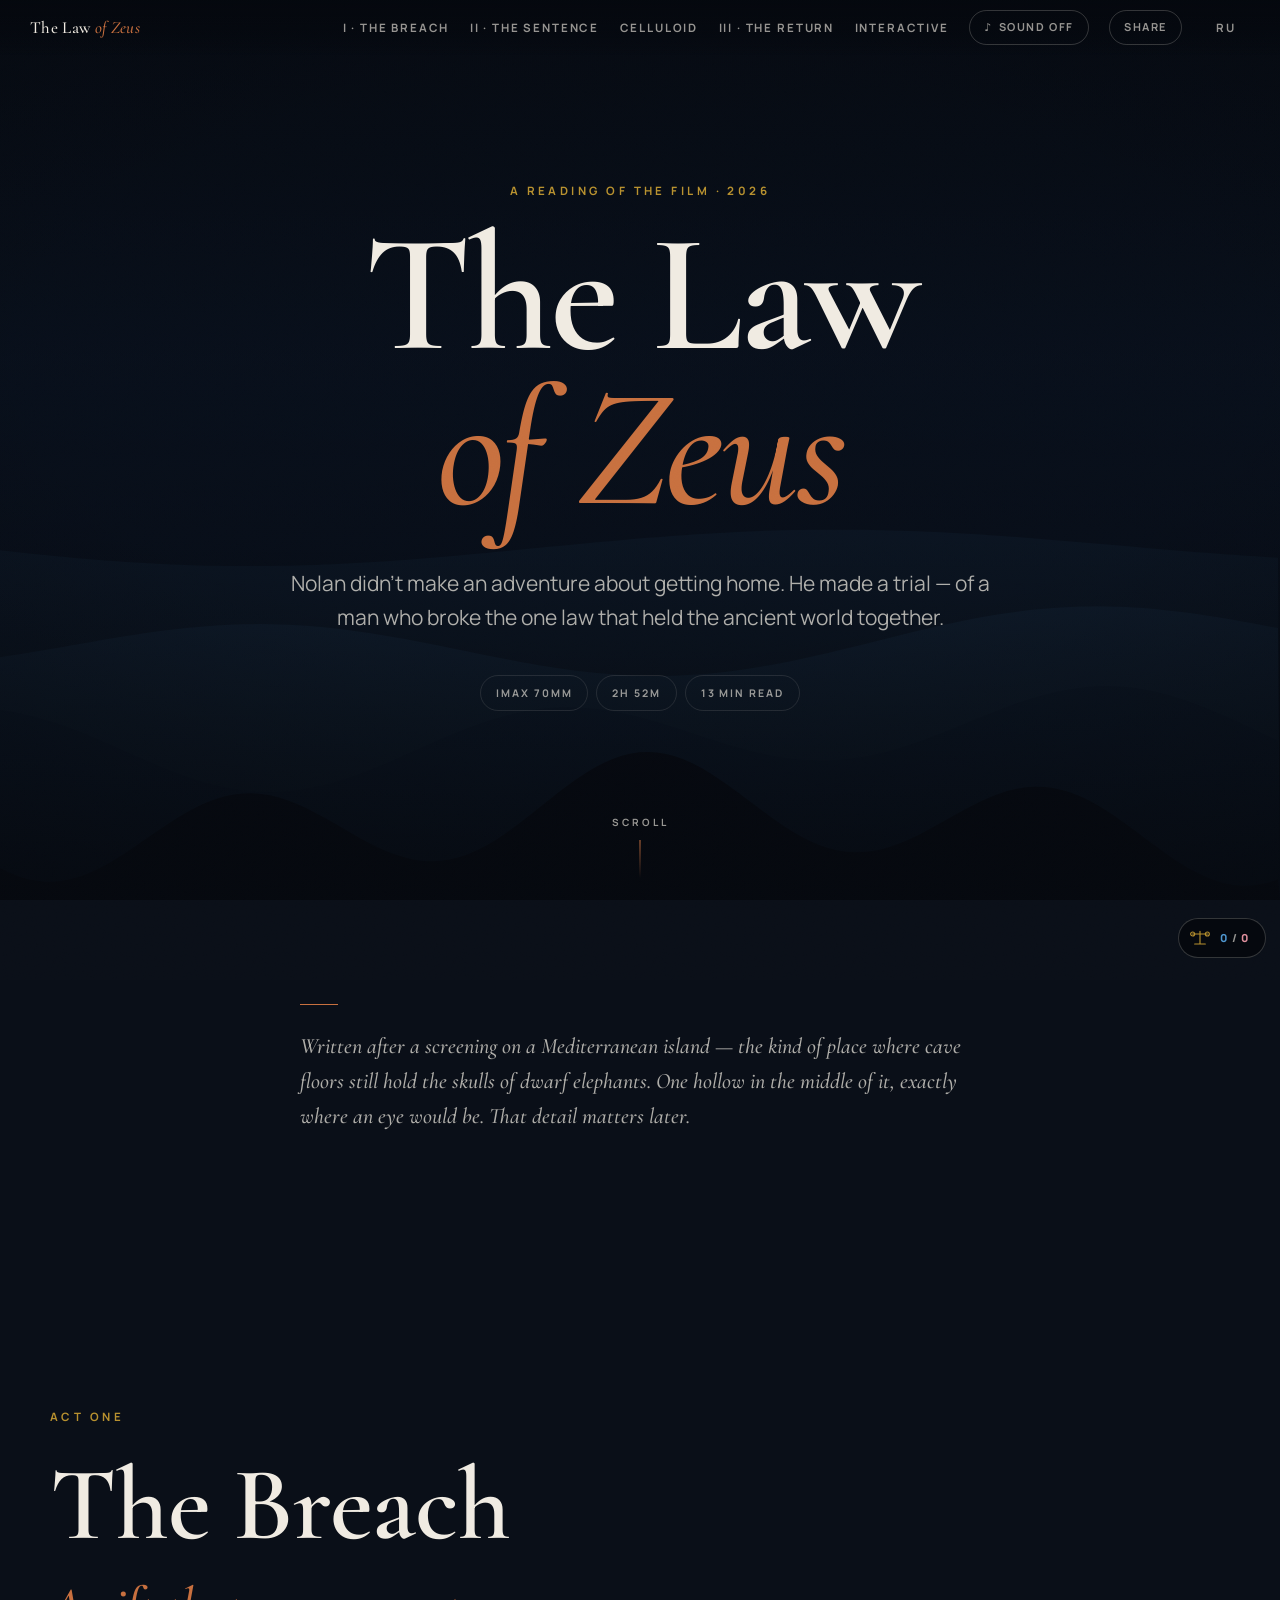
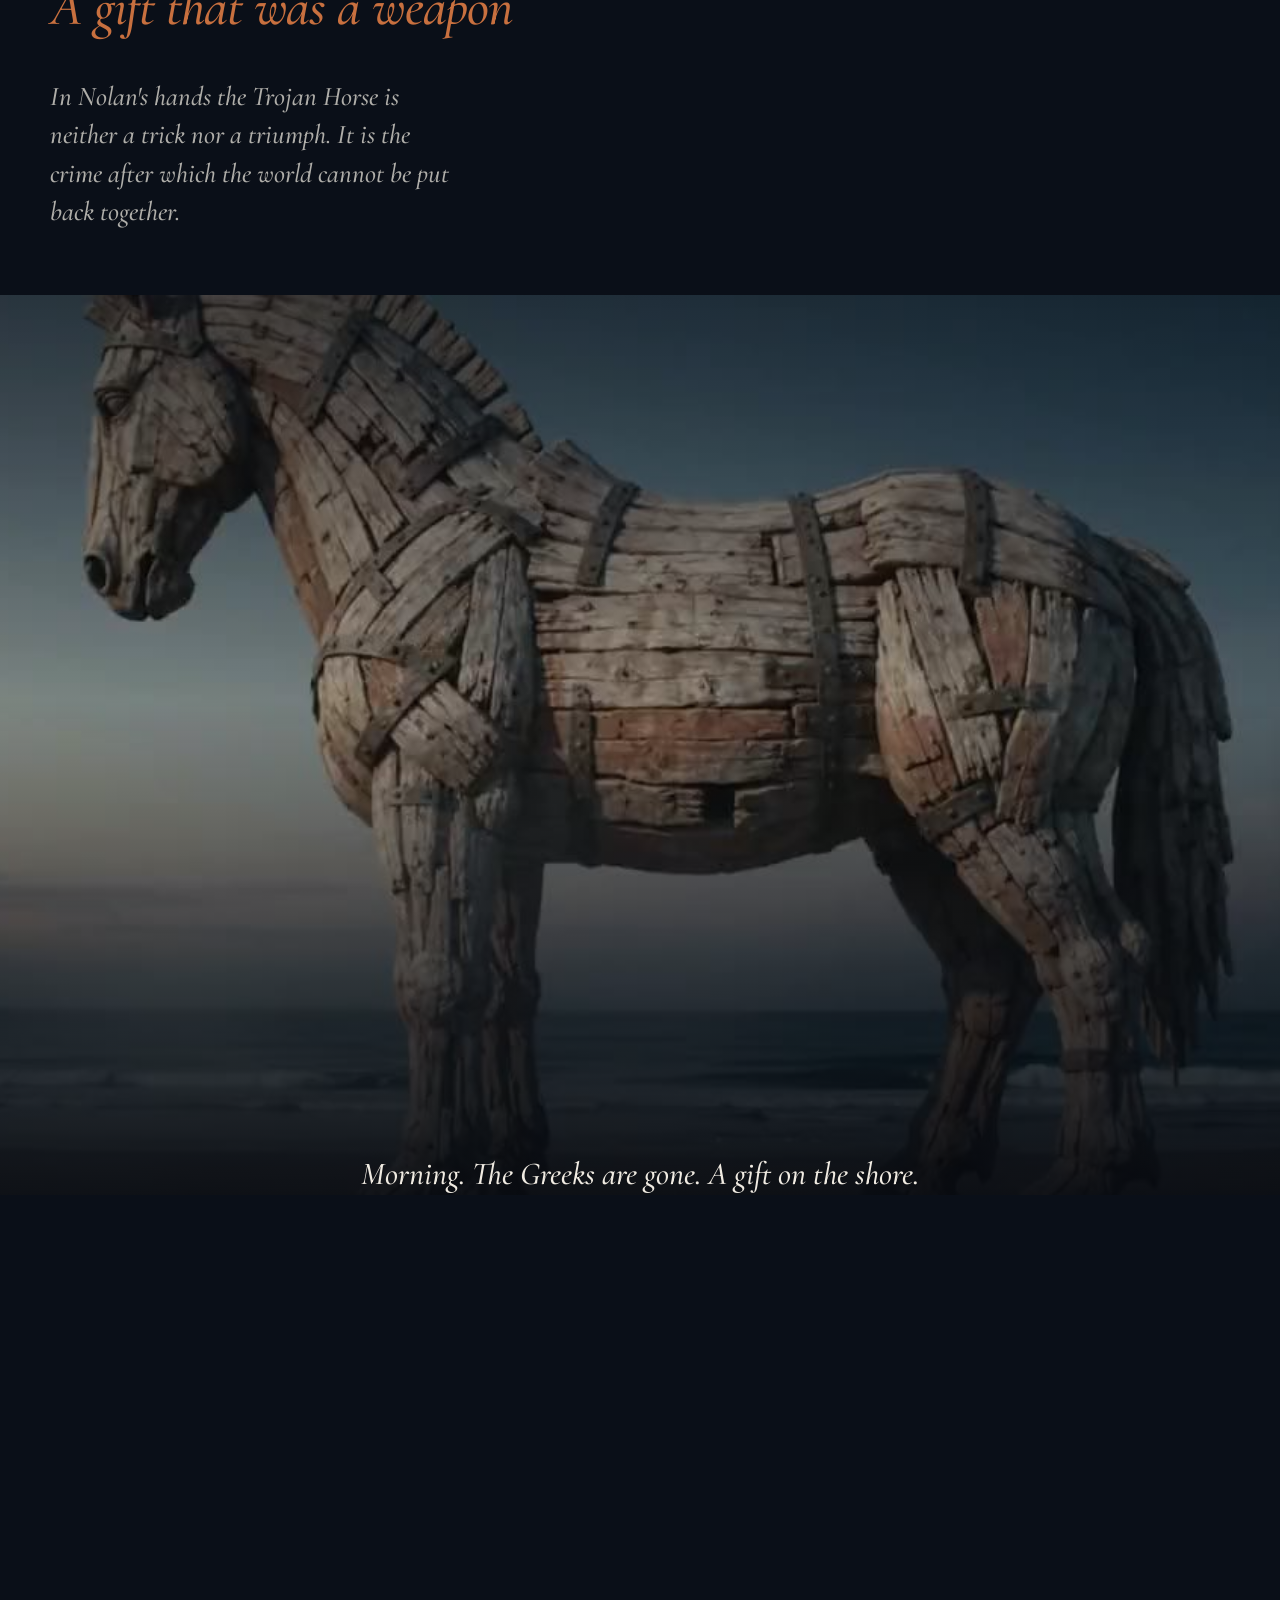
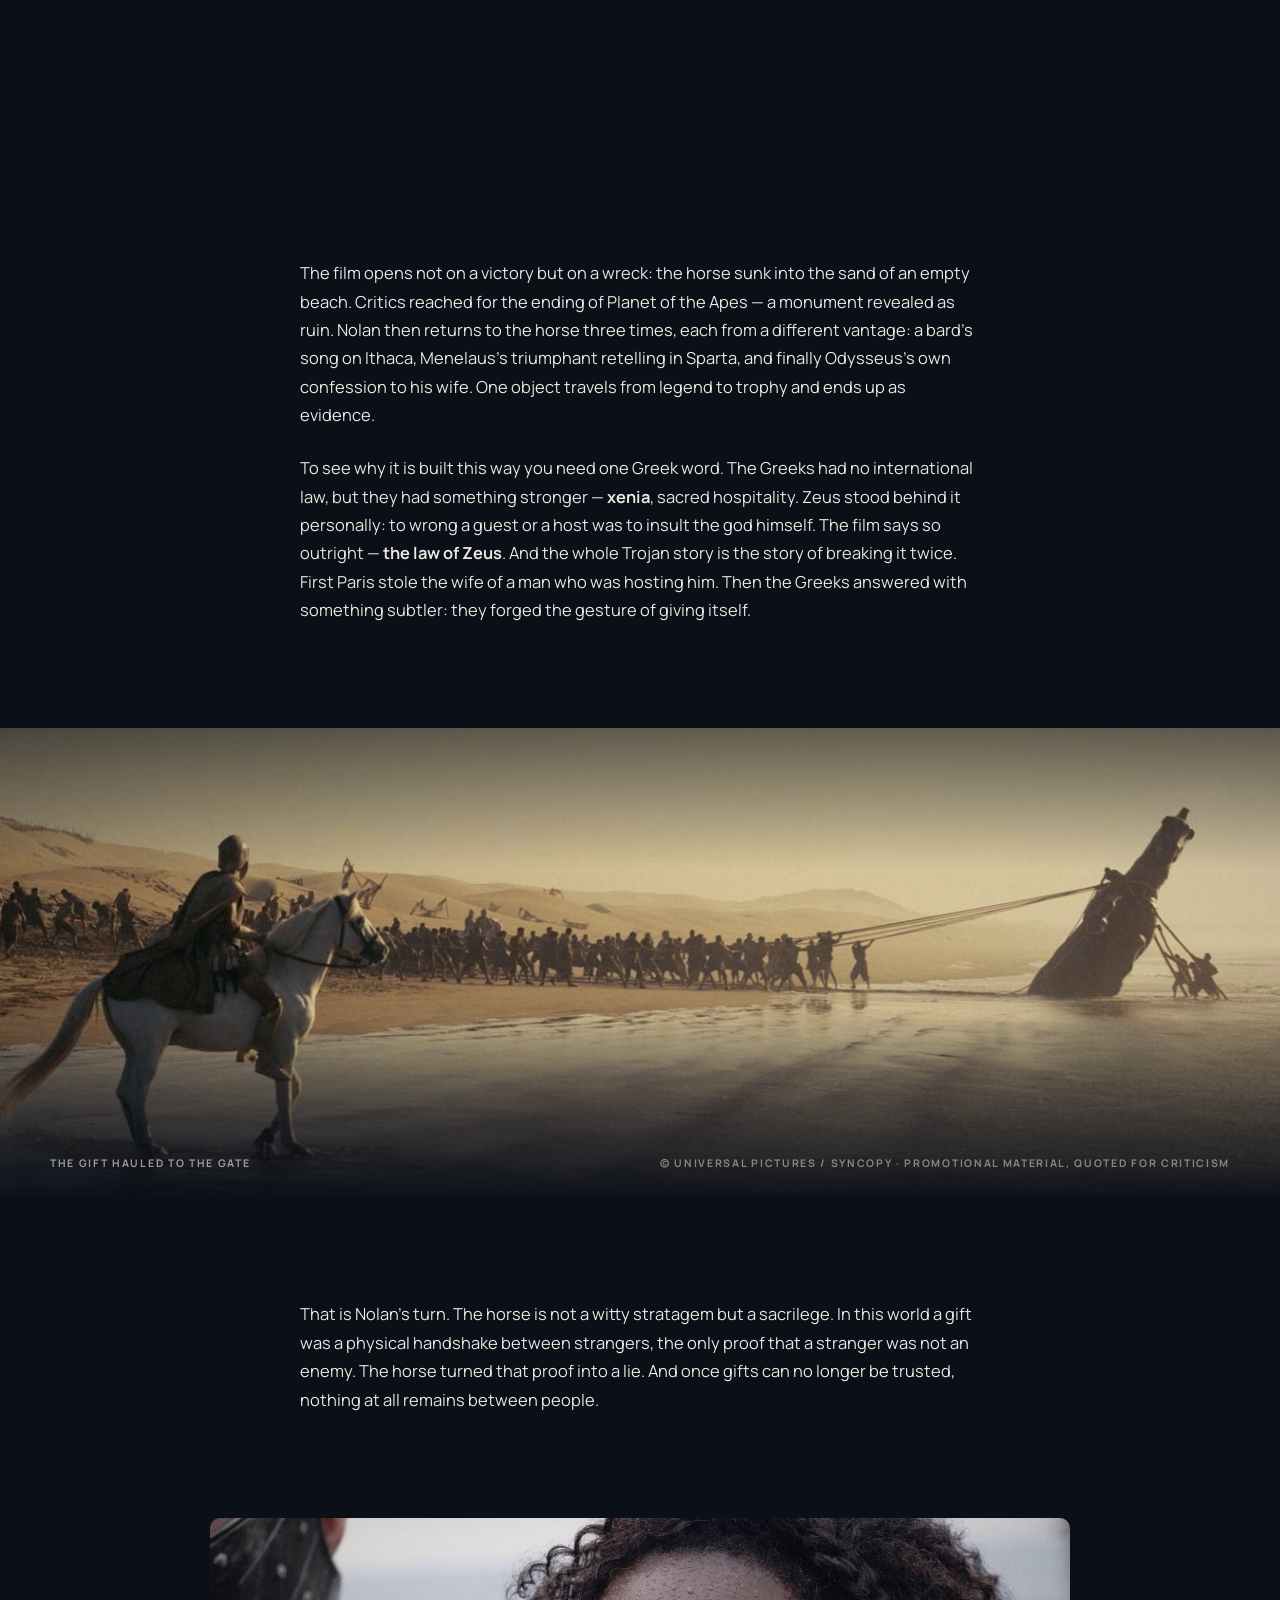
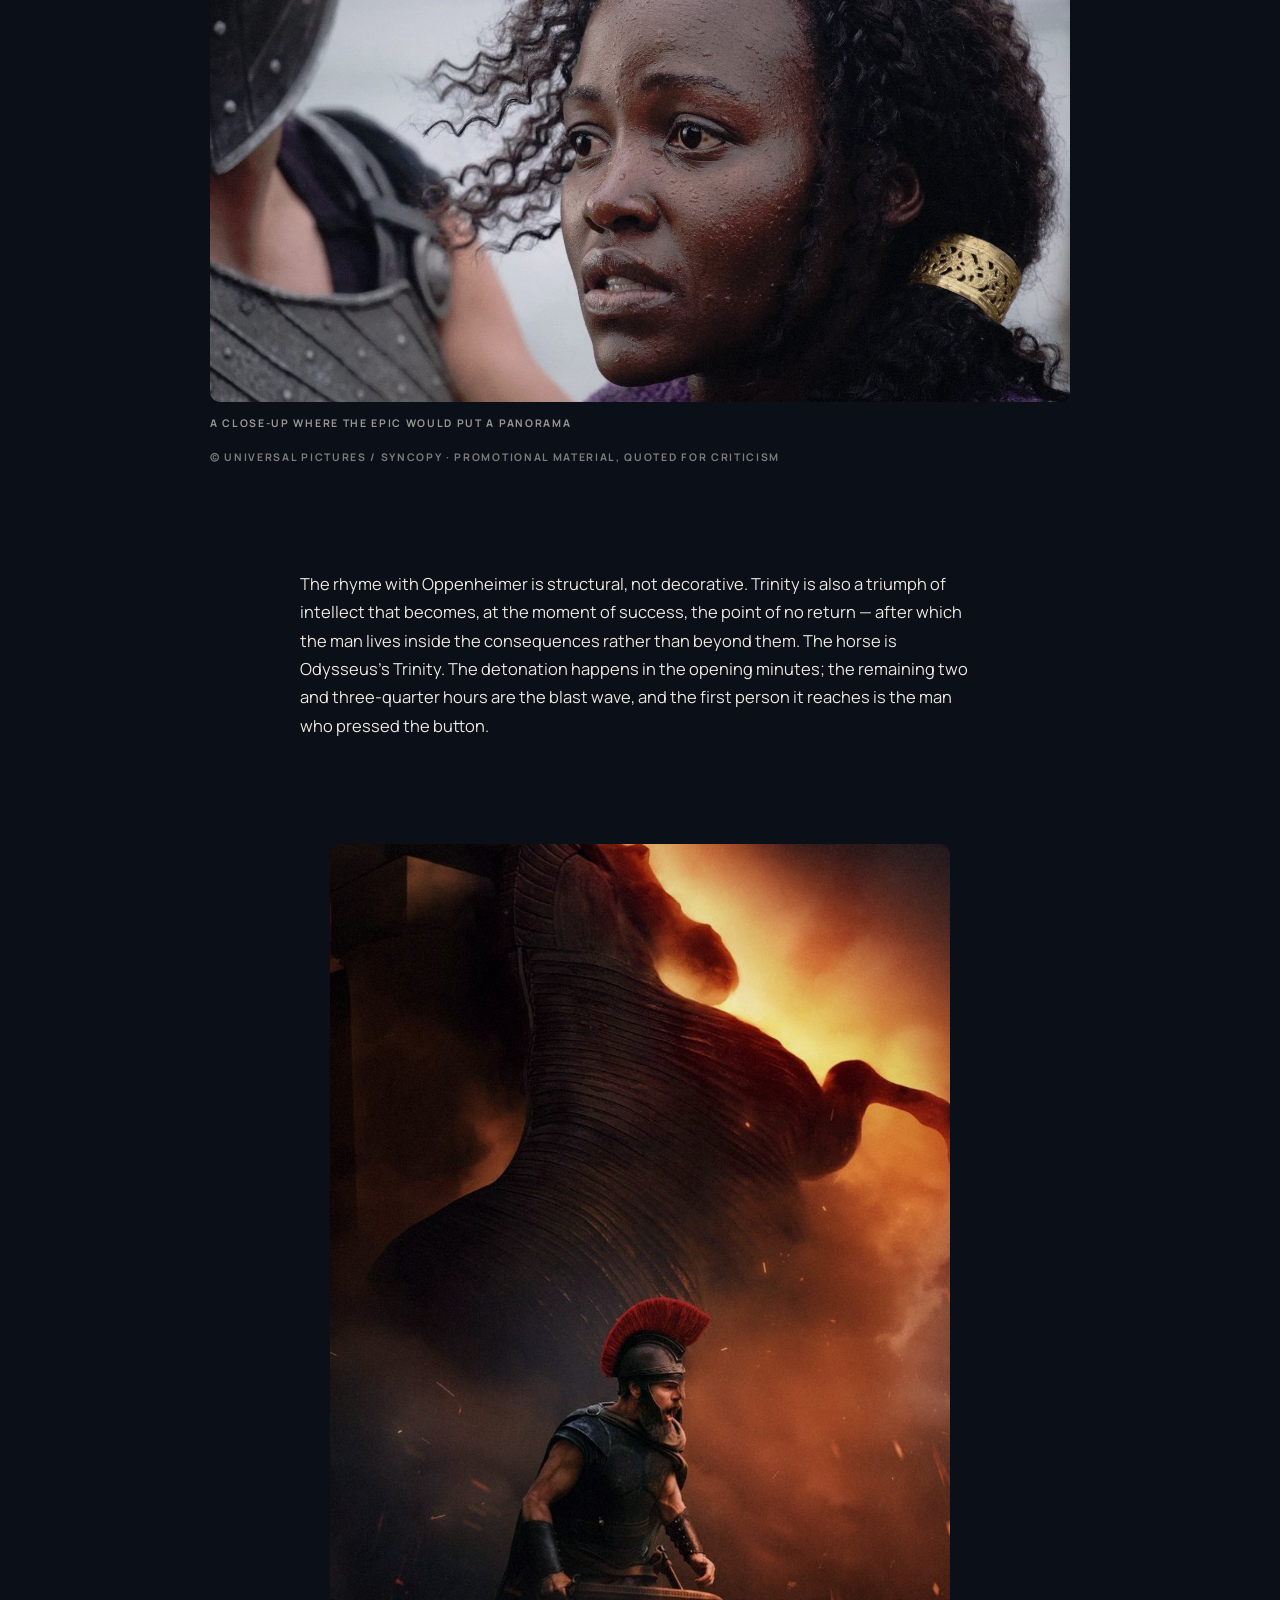
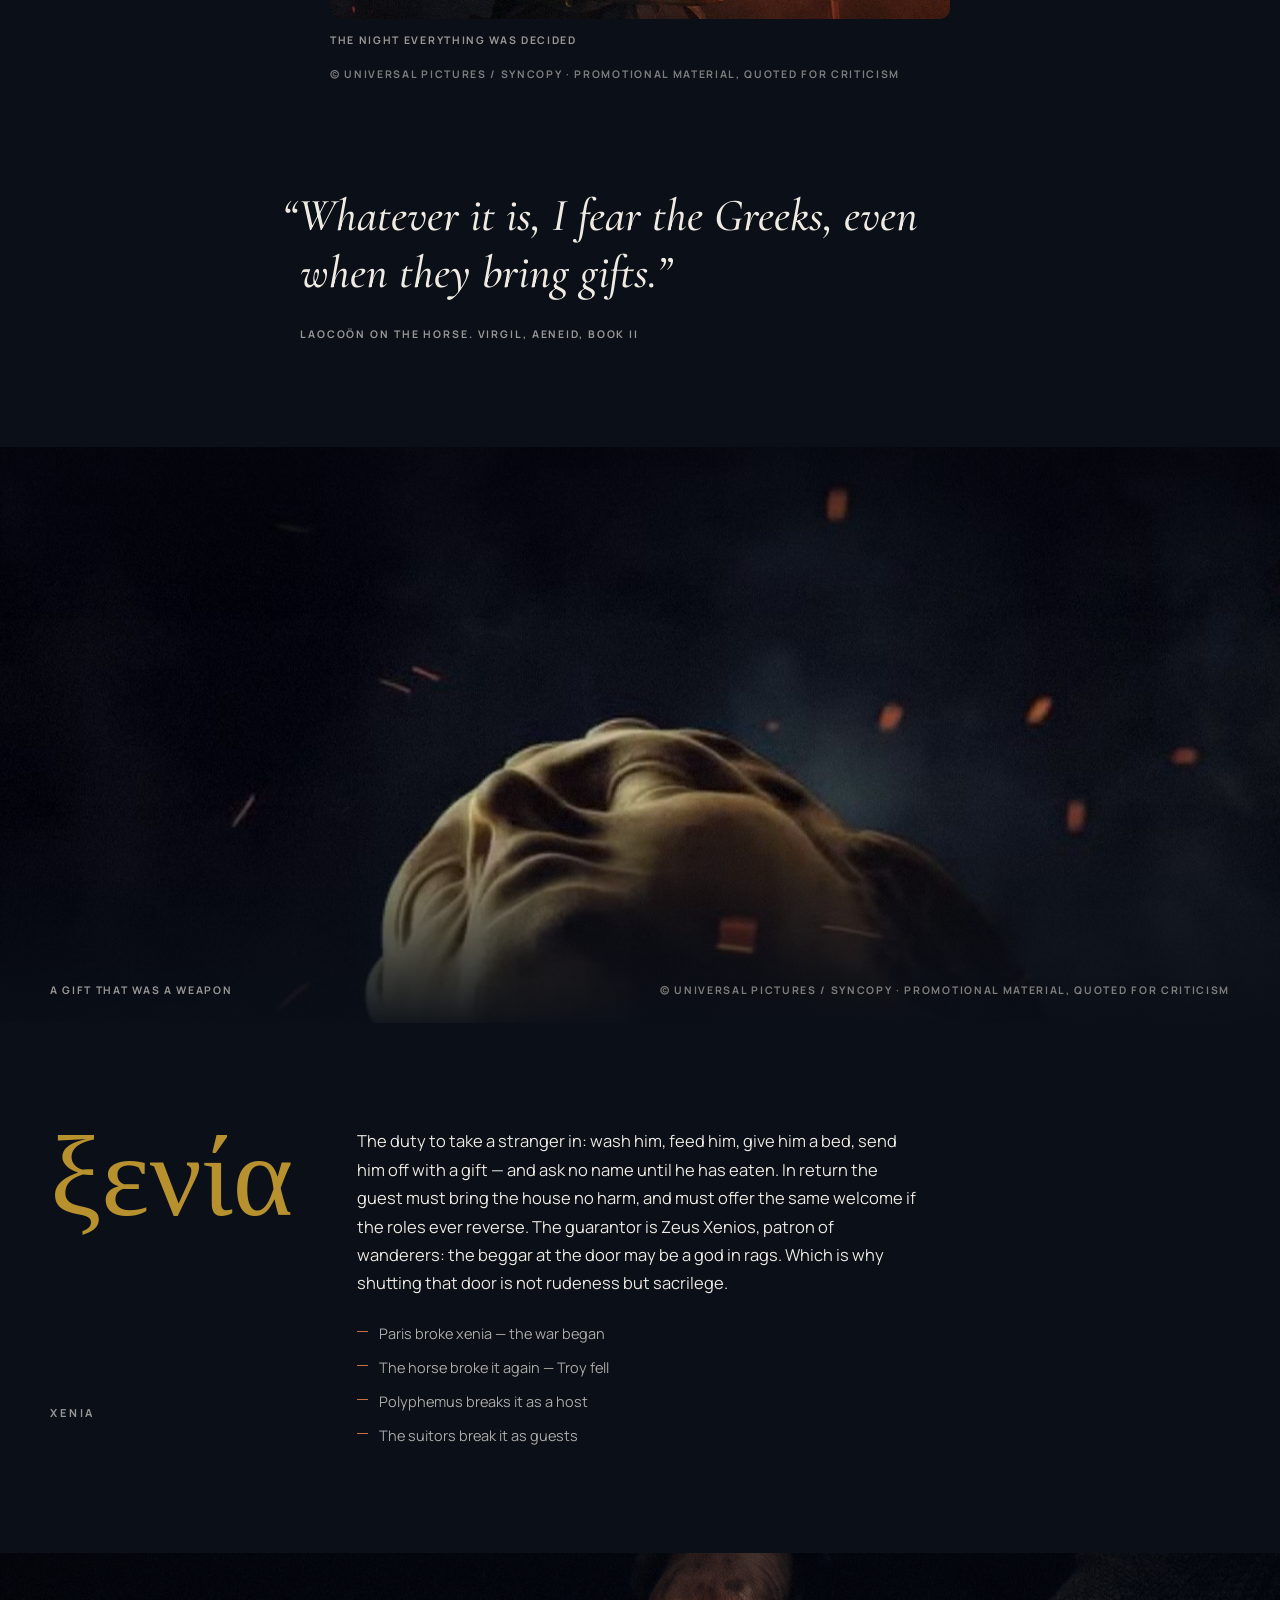
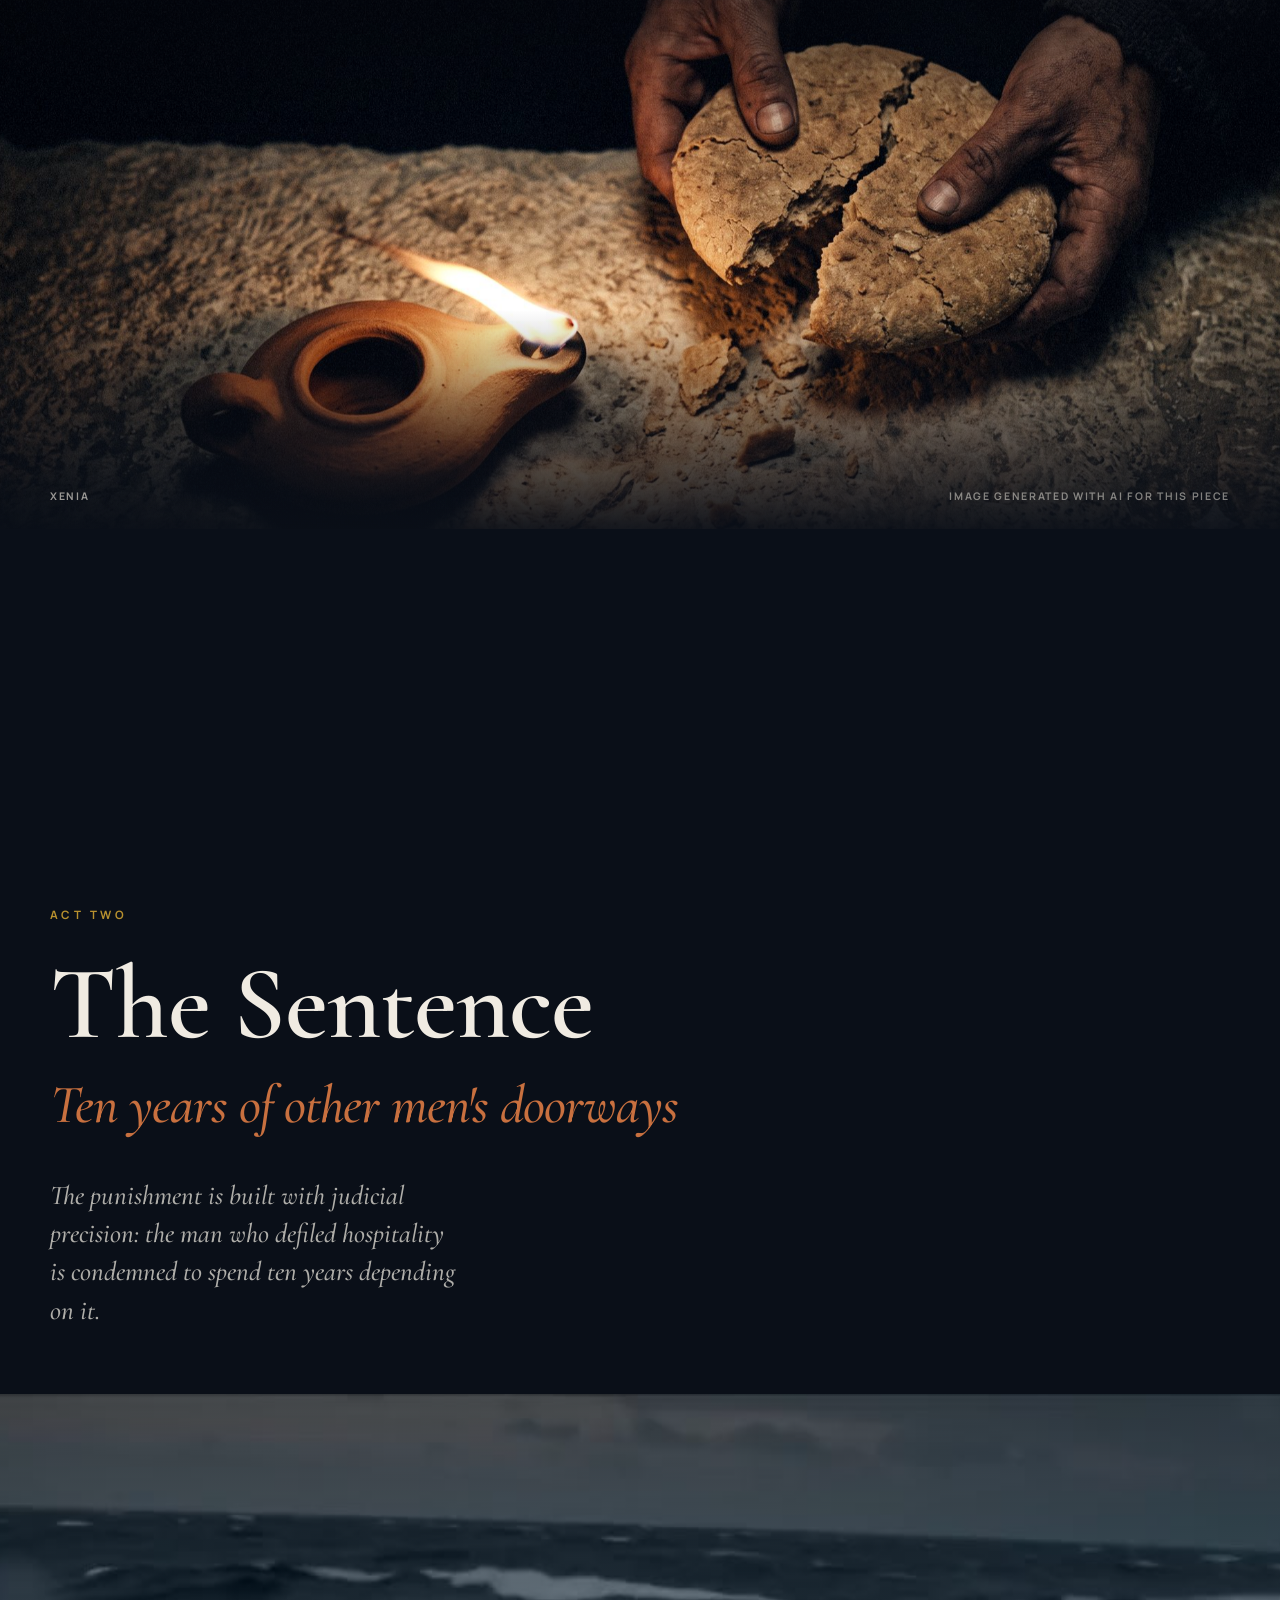
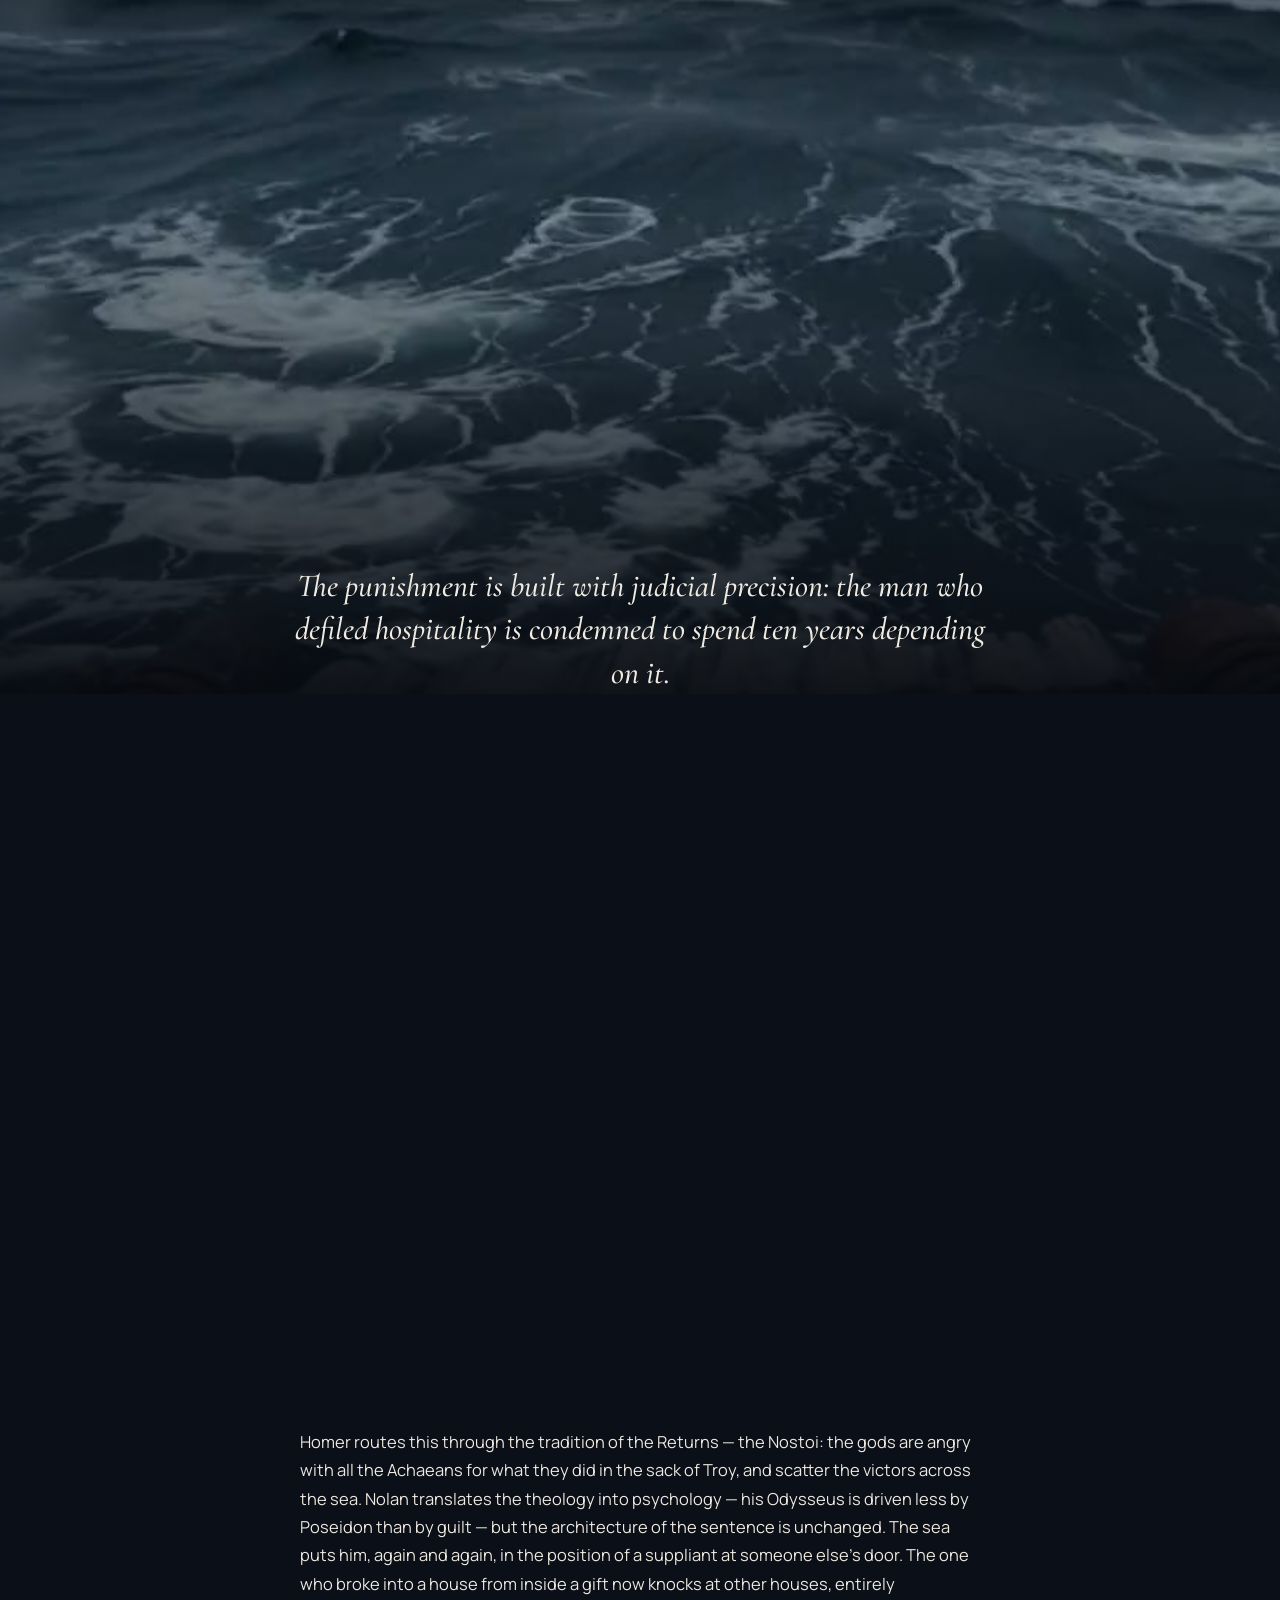
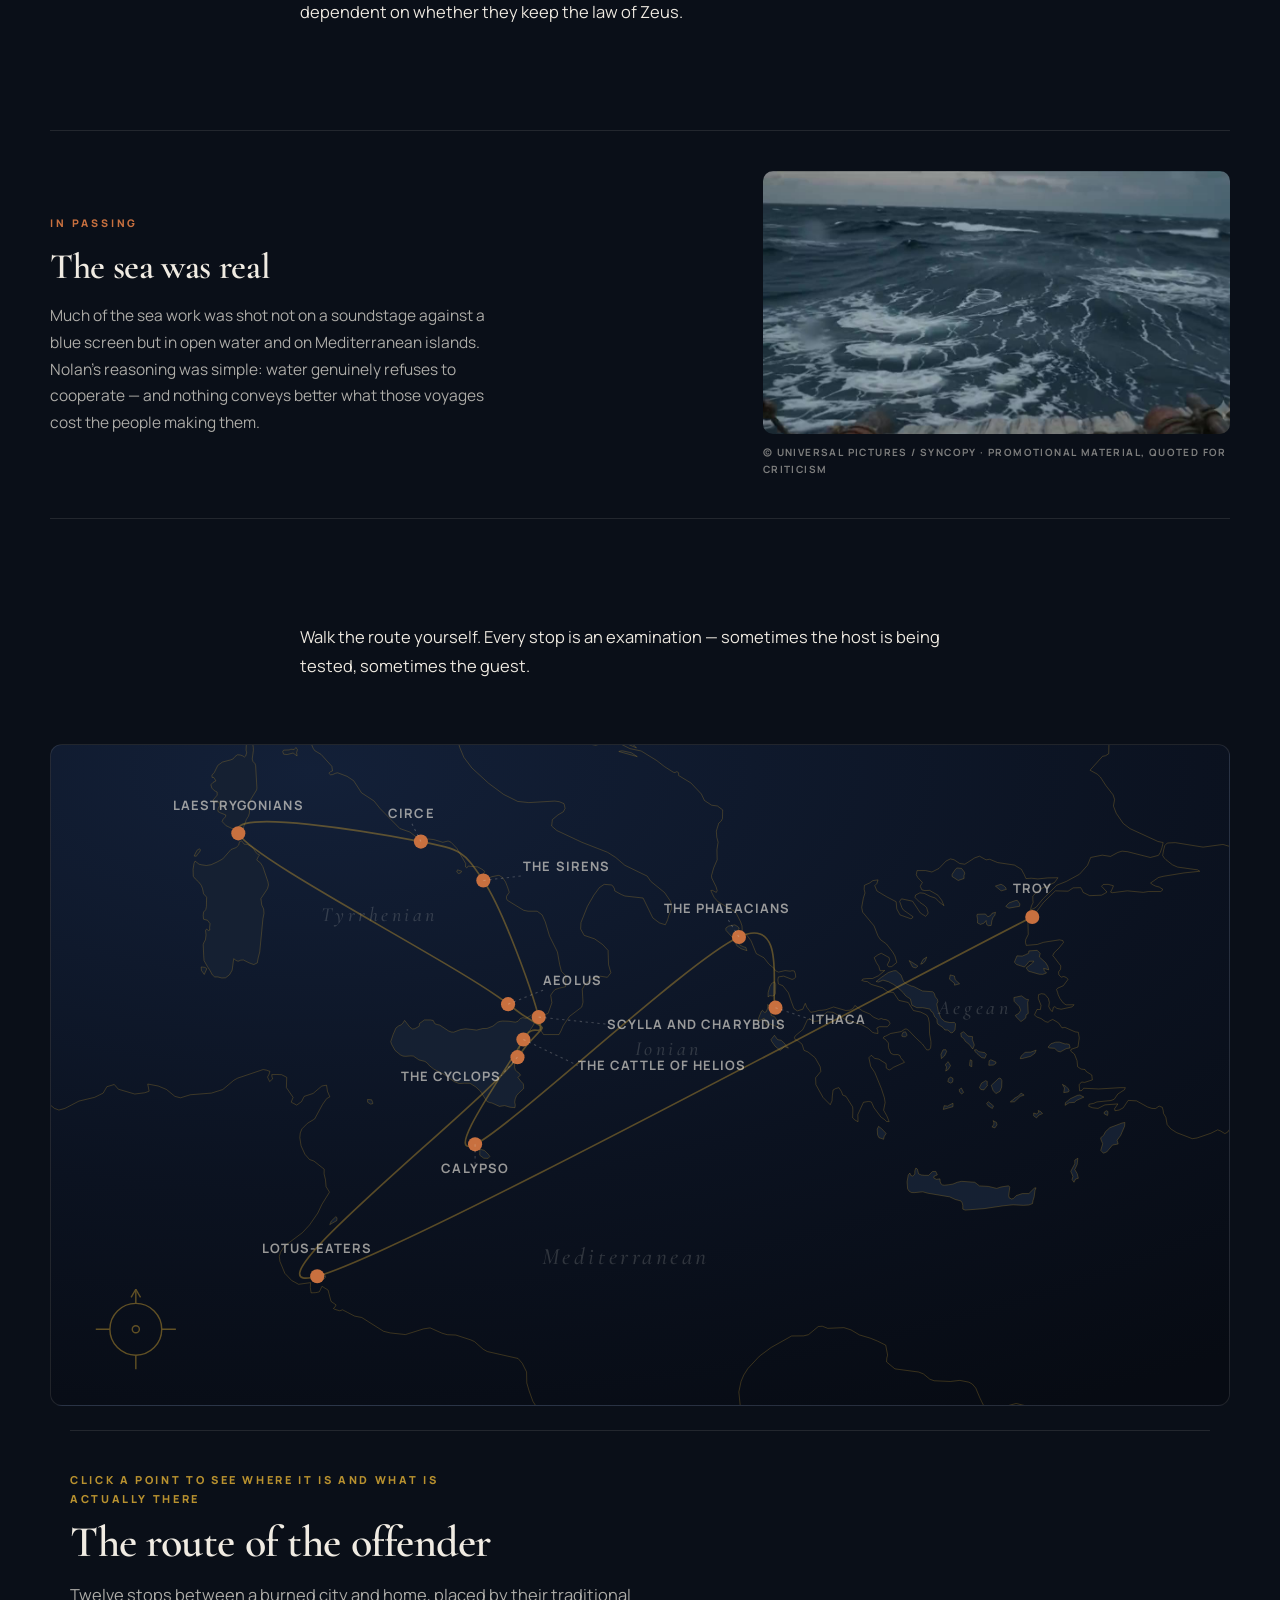
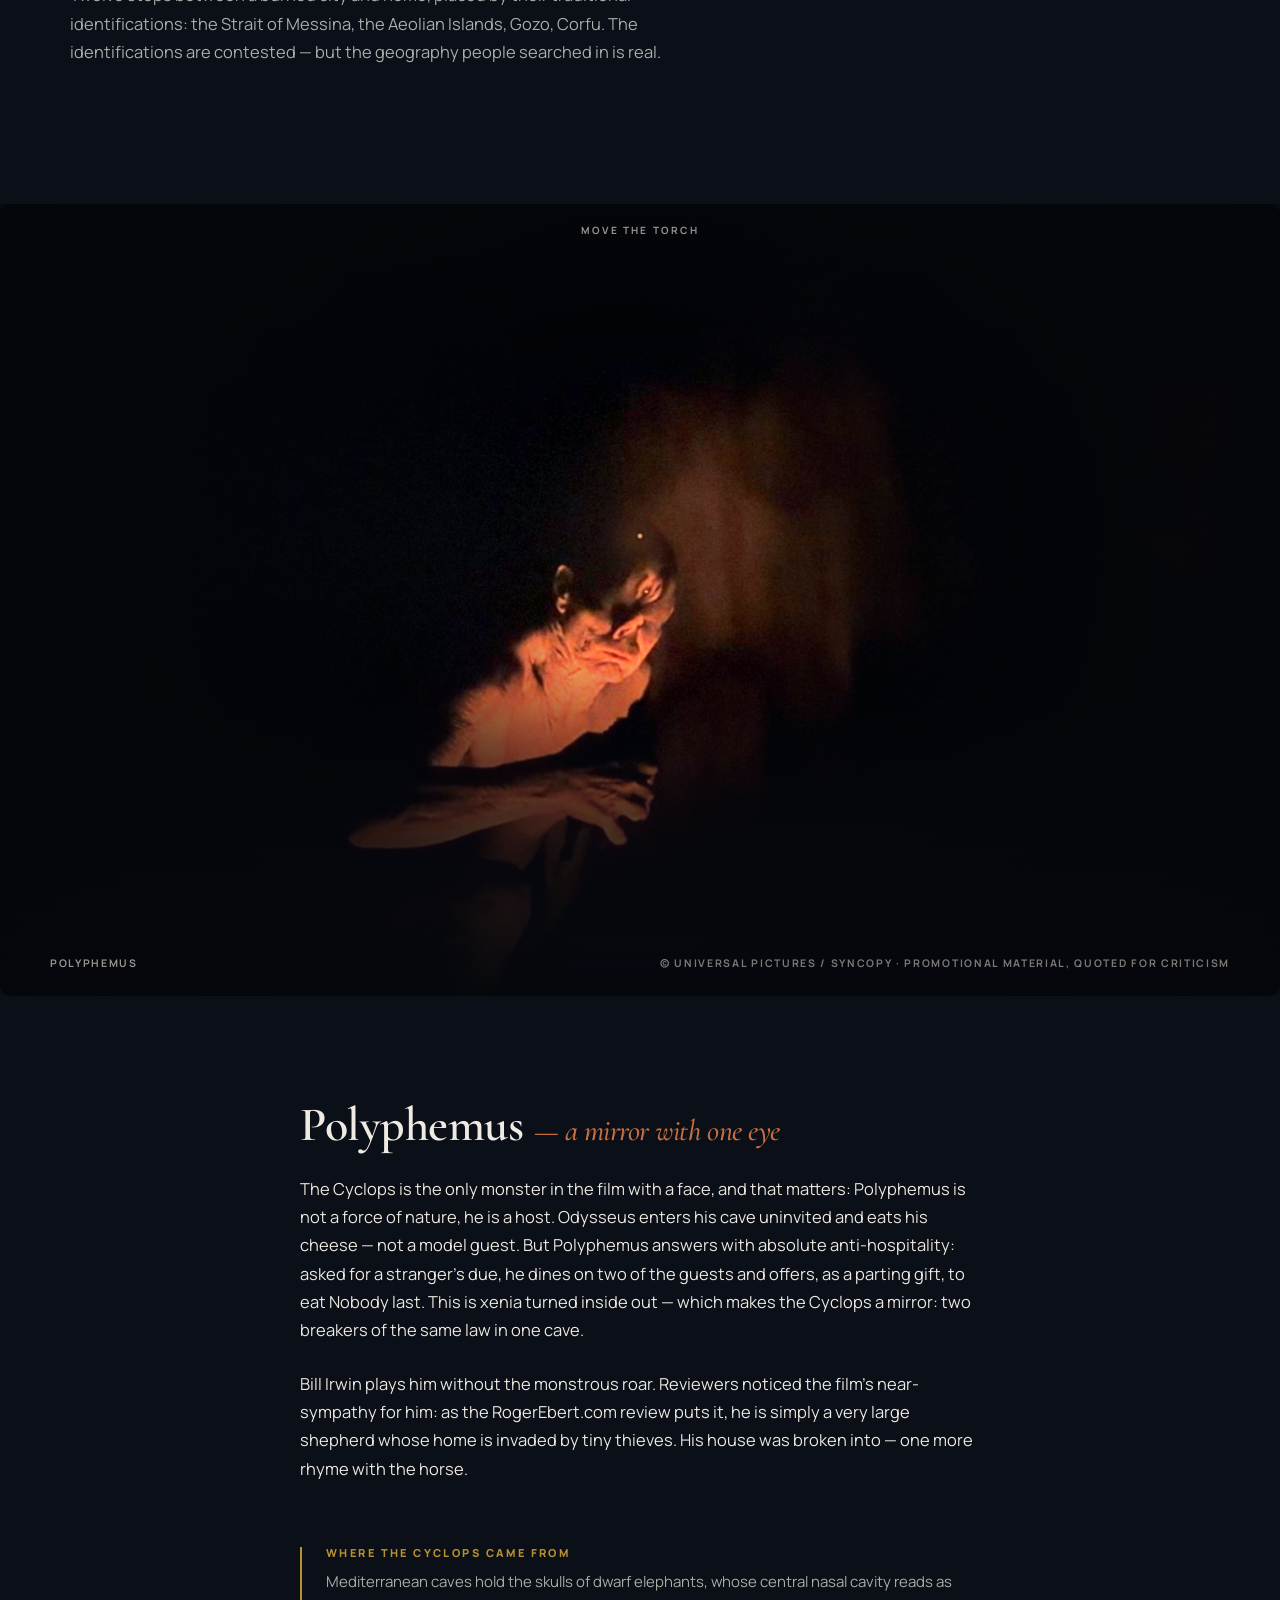
==== commit 88f16698: "Rebuild EN page after image fixes" ====
--- a/en/index.html
+++ b/en/index.html
@@ -161,6 +161,9 @@
 .bleed figcaption .cr{color:var(--paper-4)}
 .bleed.tall img{height:clamp(420px,88svh,940px)}
 .bleed.wide-cine img{height:clamp(240px,52svh,600px)}
+/* якорь кадрирования: там, где главное у нижнего или верхнего края, машинный центр срезает его */
+.bleed.anchor-b img{object-position:center bottom}
+.bleed.anchor-t img{object-position:center top}
 
 /* ============ ЦИТАТА ============ */
 blockquote{margin:var(--s6) auto;width:var(--col)}
@@ -575,19 +578,23 @@
     <figcaption><div class="inner"><span>The gift hauled to the gate</span><span class="cr">© Universal Pictures / Syncopy · promotional material, quoted for criticism</span></div></figcaption>
   </figure>
 
-  <figure class="bleed rv" data-img="../assets/still-troy.jpg">
-    <div class="ph"></div><div class="shade"></div>
-    <figcaption><div class="inner"><span>The Breach</span><span class="cr">© Universal Pictures / Syncopy · promotional material, quoted for criticism</span></div></figcaption>
+  <div class="col"><p>That is Nolan's turn. The horse is not a witty stratagem but a sacrilege. In this world a gift was a physical handshake between strangers, the only proof that a stranger was not an enemy. The horse turned that proof into a lie. And once gifts can no longer be trusted, nothing at all remains between people.</p></div>
+
+  <figure class="fig-mid rv">
+    <img src="../assets/still-troy.jpg" alt="" loading="lazy" decoding="async">
+    <figcaption><span>A close-up where the epic would put a panorama</span><span class="cr">© Universal Pictures / Syncopy · promotional material, quoted for criticism</span></figcaption>
   </figure>
 
-  <div class="col"><p>That is Nolan's turn. The horse is not a witty stratagem but a sacrilege. In this world a gift was a physical handshake between strangers, the only proof that a stranger was not an enemy. The horse turned that proof into a lie. And once gifts can no longer be trusted, nothing at all remains between people.</p><p>The rhyme with Oppenheimer is structural, not decorative. Trinity is also a triumph of intellect that becomes, at the moment of success, the point of no return — after which the man lives inside the consequences rather than beyond them. The horse is Odysseus's Trinity. The detonation happens in the opening minutes; the remaining two and three-quarter hours are the blast wave, and the first person it reaches is the man who pressed the button.</p></div>
+  <div class="col"><p>The rhyme with Oppenheimer is structural, not decorative. Trinity is also a triumph of intellect that becomes, at the moment of success, the point of no return — after which the man lives inside the consequences rather than beyond them. The horse is Odysseus's Trinity. The detonation happens in the opening minutes; the remaining two and three-quarter hours are the blast wave, and the first person it reaches is the man who pressed the button.</p></div>
 
   <figure class="fig-mid rv" style="max-width:620px">
     <img src="../assets/still-sack.jpg" alt="" loading="lazy" decoding="async">
     <figcaption><span>The night everything was decided</span><span class="cr">© Universal Pictures / Syncopy · promotional material, quoted for criticism</span></figcaption>
   </figure>
 
-  <figure class="bleed tall rv" data-img="../assets/still-marble.jpg">
+  <blockquote class="rv"><p>“Whatever it is, I fear the Greeks, even when they bring gifts.”</p><cite>Laocoön on the horse. Virgil, Aeneid, Book II</cite></blockquote>
+
+  <figure class="bleed anchor-b rv" data-img="../assets/still-marble.jpg">
     <div class="ph"></div><div class="shade"></div>
     <figcaption><div class="inner"><span>A gift that was a weapon</span><span class="cr">© Universal Pictures / Syncopy · promotional material, quoted for criticism</span></div></figcaption>
   </figure>
@@ -597,19 +604,17 @@
     <figcaption><div class="inner"><span>The Breach</span><span class="cr">© Universal Pictures / Syncopy · trailer excerpt, quoted for review</span></div></figcaption>
   </figure>
 
-  <blockquote class="rv"><p>“Whatever it is, I fear the Greeks, even when they bring gifts.”</p><cite>Laocoön on the horse. Virgil, Aeneid, Book II</cite></blockquote>
+  <div class="def rv">
+    <div><p class="word">ξενία</p><p class="tr">xenia</p></div>
+    <div class="body"><p>The duty to take a stranger in: wash him, feed him, give him a bed, send him off with a gift — and ask no name until he has eaten. In return the guest must bring the house no harm, and must offer the same welcome if the roles ever reverse. The guarantor is Zeus Xenios, patron of wanderers: the beggar at the door may be a god in rags. Which is why shutting that door is not rudeness but sacrilege.</p>
+      <ul><li>Paris broke xenia — the war began</li><li>The horse broke it again — Troy fell</li><li>Polyphemus breaks it as a host</li><li>The suitors break it as guests</li></ul></div>
+  </div>
 
   <figure class="bleed rv" data-img="../assets/still-threshold.jpg">
     <div class="ph"></div>
     <div class="shade"></div>
     <figcaption><div class="inner"><span>xenia</span><span class="cr">image generated with AI for this piece</span></div></figcaption>
   </figure>
-
-  <div class="def rv">
-    <div><p class="word">ξενία</p><p class="tr">xenia</p></div>
-    <div class="body"><p>The duty to take a stranger in: wash him, feed him, give him a bed, send him off with a gift — and ask no name until he has eaten. In return the guest must bring the house no harm, and must offer the same welcome if the roles ever reverse. The guarantor is Zeus Xenios, patron of wanderers: the beggar at the door may be a god in rags. Which is why shutting that door is not rudeness but sacrilege.</p>
-      <ul><li>Paris broke xenia — the war began</li><li>The horse broke it again — Troy fell</li><li>Polyphemus breaks it as a host</li><li>The suitors break it as guests</li></ul></div>
-  </div>
 </section>
 
 <!-- ═══════════ АКТ II ═══════════ -->
@@ -635,7 +640,7 @@
 
   <div class="fact rv">
     <div class="txt"><p class="lab">In passing</p><h3 class="serif">The sea was real</h3><p>Much of the sea work was shot not on a soundstage against a blue screen but in open water and on Mediterranean islands. Nolan's reasoning was simple: water genuinely refuses to cooperate — and nothing conveys better what those voyages cost the people making them.</p></div>
-    <figure><img src="../assets/still-bowship.jpg" alt="" loading="lazy" decoding="async">
+    <figure><img src="../assets/still-storm.jpg" alt="" loading="lazy" decoding="async">
       <figcaption>© Universal Pictures / Syncopy · promotional material, quoted for criticism</figcaption></figure>
   </div>
 
@@ -687,11 +692,6 @@
     <figcaption><div class="inner"><span>Scylla and Charybdis</span><span class="cr">image generated with AI for this piece</span></div></figcaption>
   </figure>
 
-  <figure class="fig-mid rv" style="max-width:560px">
-    <img src="../assets/still-stacks.jpg" alt="" loading="lazy" decoding="async">
-    <figcaption><span>terror without an address</span><span class="cr">© Universal Pictures / Syncopy · promotional material, quoted for criticism</span></figcaption>
-  </figure>
-
   <div class="col">
     <h3 class="serif" style="font-size:clamp(30px,4.6vw,48px);margin-bottom:var(--s3)">Scylla and Charybdis <em style="color:var(--accent);font-style:italic;font-size:.62em">— terror without an address</em></h3>
     <p>After the monster with a face, a force without one. Homer's Scylla is six necks, three rows of teeth and a voice like a newborn puppy's yelping. No psychology, no backstory. The beautiful nymph transformed out of jealousy is Ovid, a late romanticisation, and Nolan discards it. His Scylla cannot be bargained with because there is no one there to bargain with.</p><p>This mirrors the scene with the name. Polyphemus could be told a name, and he sent a curse back for it; telling Scylla a name is pointless. With the Cyclops, Odysseus haggled, tricked, won and lost. Scylla he can only pay: six oarsmen for passage, a toll with no negotiation. Beside her Charybdis isn't even a body but an absence — a funnel, a hole in the world. A law broken personally, by name, comes back in the form of things with no name, no face and nothing to hear it with.</p>
@@ -790,9 +790,9 @@
   </div>
   <div class="col"><p>The structure closes with symmetry. In Act One, guests rode into a city inside a gift and devoured it from within. In Act Three the suitors — guests, formally — have spent years eating Odysseus's house: his herds, his wine, his servants, his wife as a prize. The same crime shot from the other side: xenia inverted not by the host, as with Polyphemus, but by the guest. Pattinson's Antinous isn't a villain; he is a man sincerely convinced that the law of Zeus is for the weak. And Penelope and Telemachus, still receiving strangers in a house being stripped bare, are the only ones still holding it.</p><p>So the killing is staged as ritual rather than carnage: a confined hall, a bow instead of a sword, a beggar becoming a king in front of you. Gregory Nagy reads it the same way: the slaughter of the suitors is less a punishment than a necessary restoration of order. Reviewers note that the film's themes finally acquire force in that last fight. The violence doesn't liberate: it is heavy, and the film withholds clean catharsis.</p><p>But Homer is more honest than the genre, and Nolan follows him. The restored law immediately breeds a new cycle: the families of the dead take up arms, and the blood feud is ready to spin on forever. The epic cuts it off by divine intervention — Athena, on Zeus's order, lays forgetting over the island. Amnesty as the only exit. The ancient poet knew what the twentieth century rediscovered in its own rubble: vengeance has no natural last point; the end has to be imposed.</p></div>
 
-  <figure class="bleed tall rv" data-img="../assets/still-penelope.jpg">
+  <figure class="bleed wide-cine rv" data-img="../assets/still-bowship.jpg">
     <div class="ph"></div><div class="shade"></div>
-    <figcaption><div class="inner"><span>Slaughter as ritual</span><span class="cr">image generated with AI for this piece</span></div></figcaption>
+    <figcaption><div class="inner"><span>Odysseus and the bow</span><span class="cr">© Universal Pictures / Syncopy · promotional material, quoted for criticism</span></div></figcaption>
   </figure>
 
   <figure class="bleed rv" data-vid="../assets/clip-bow.mp4">
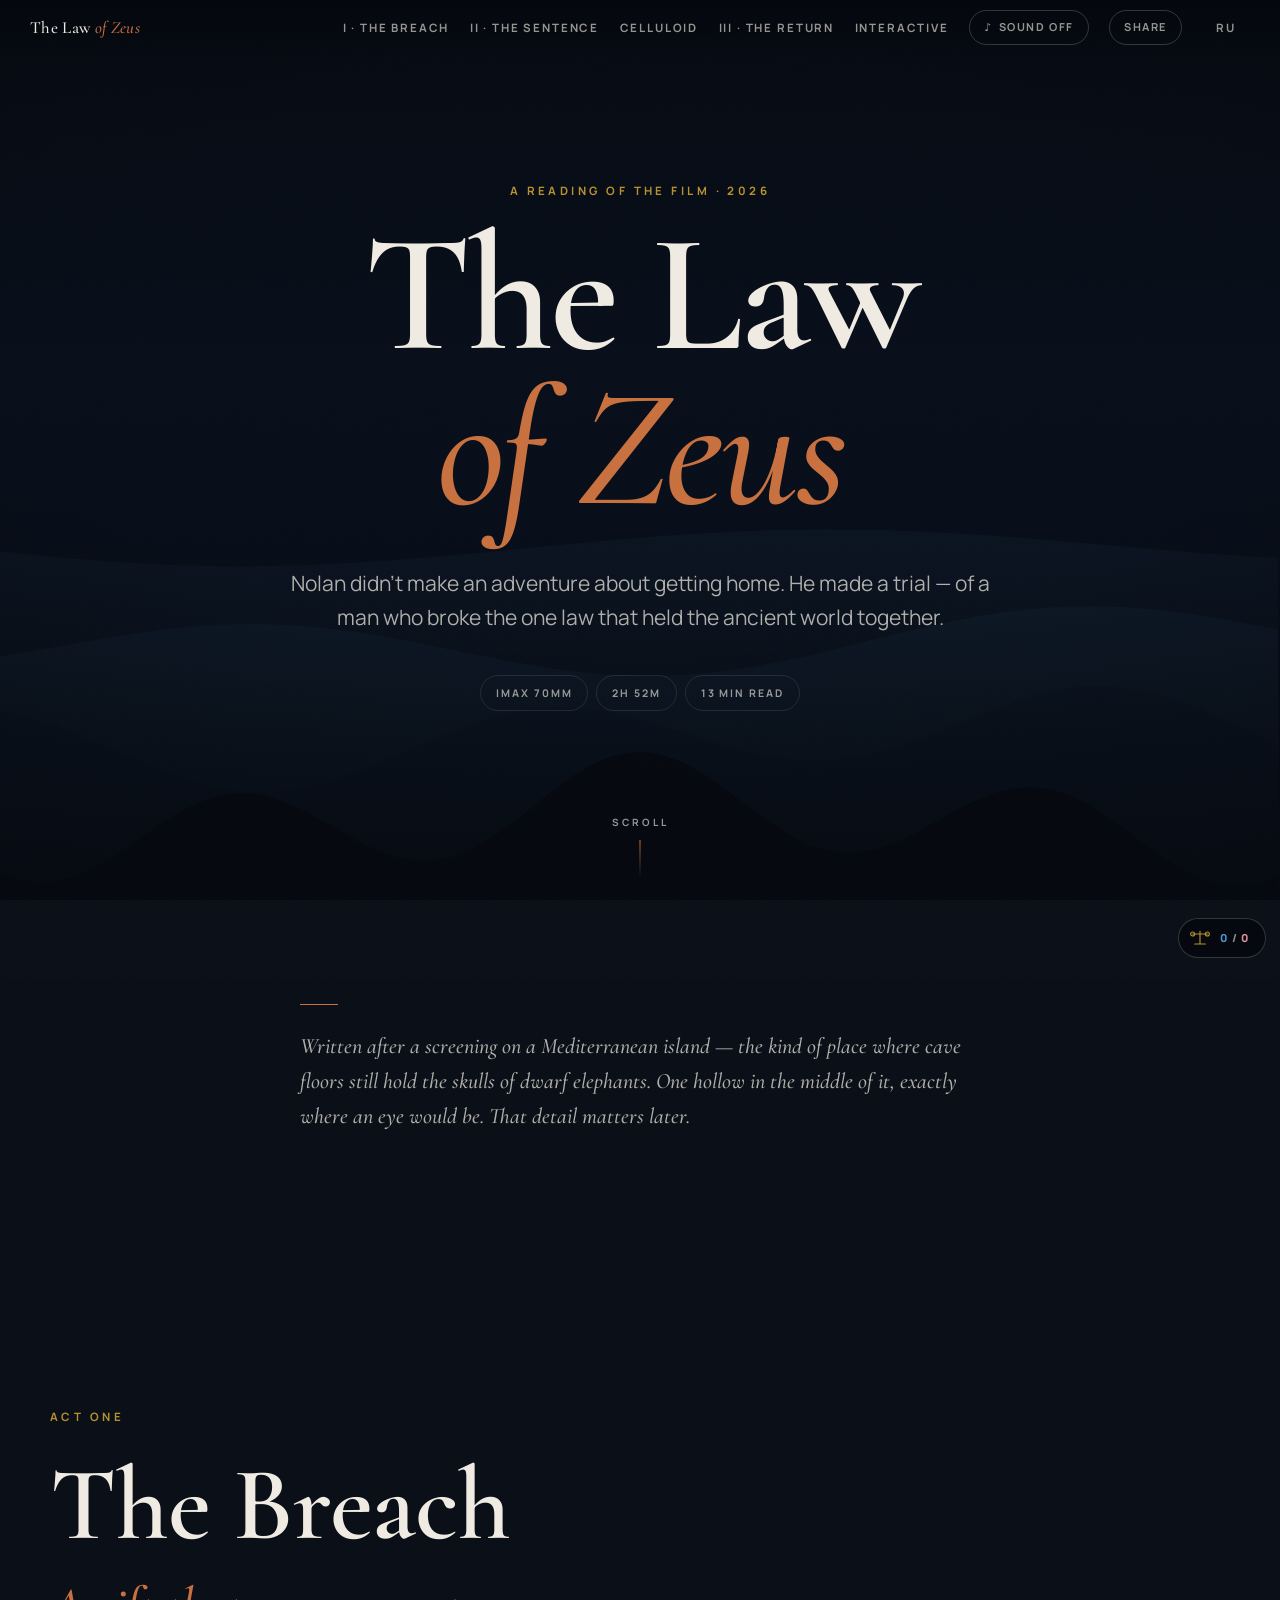
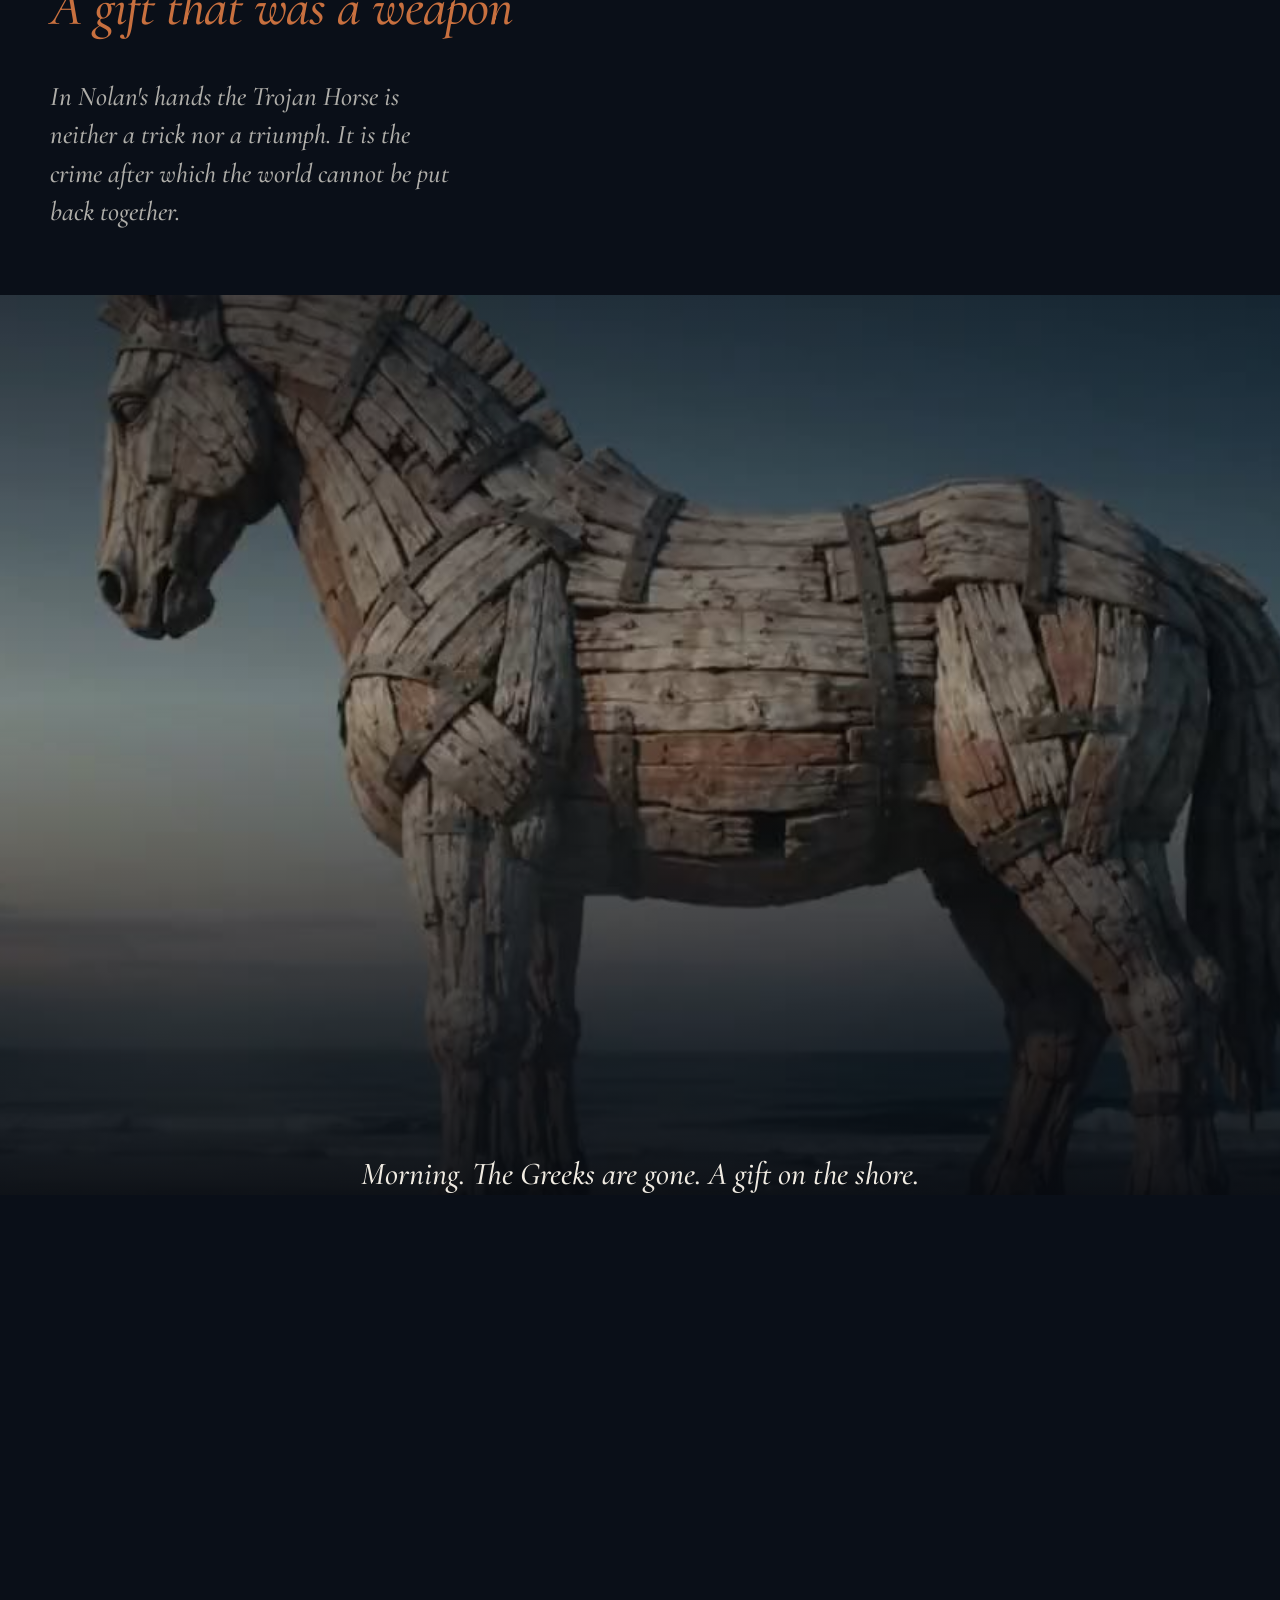
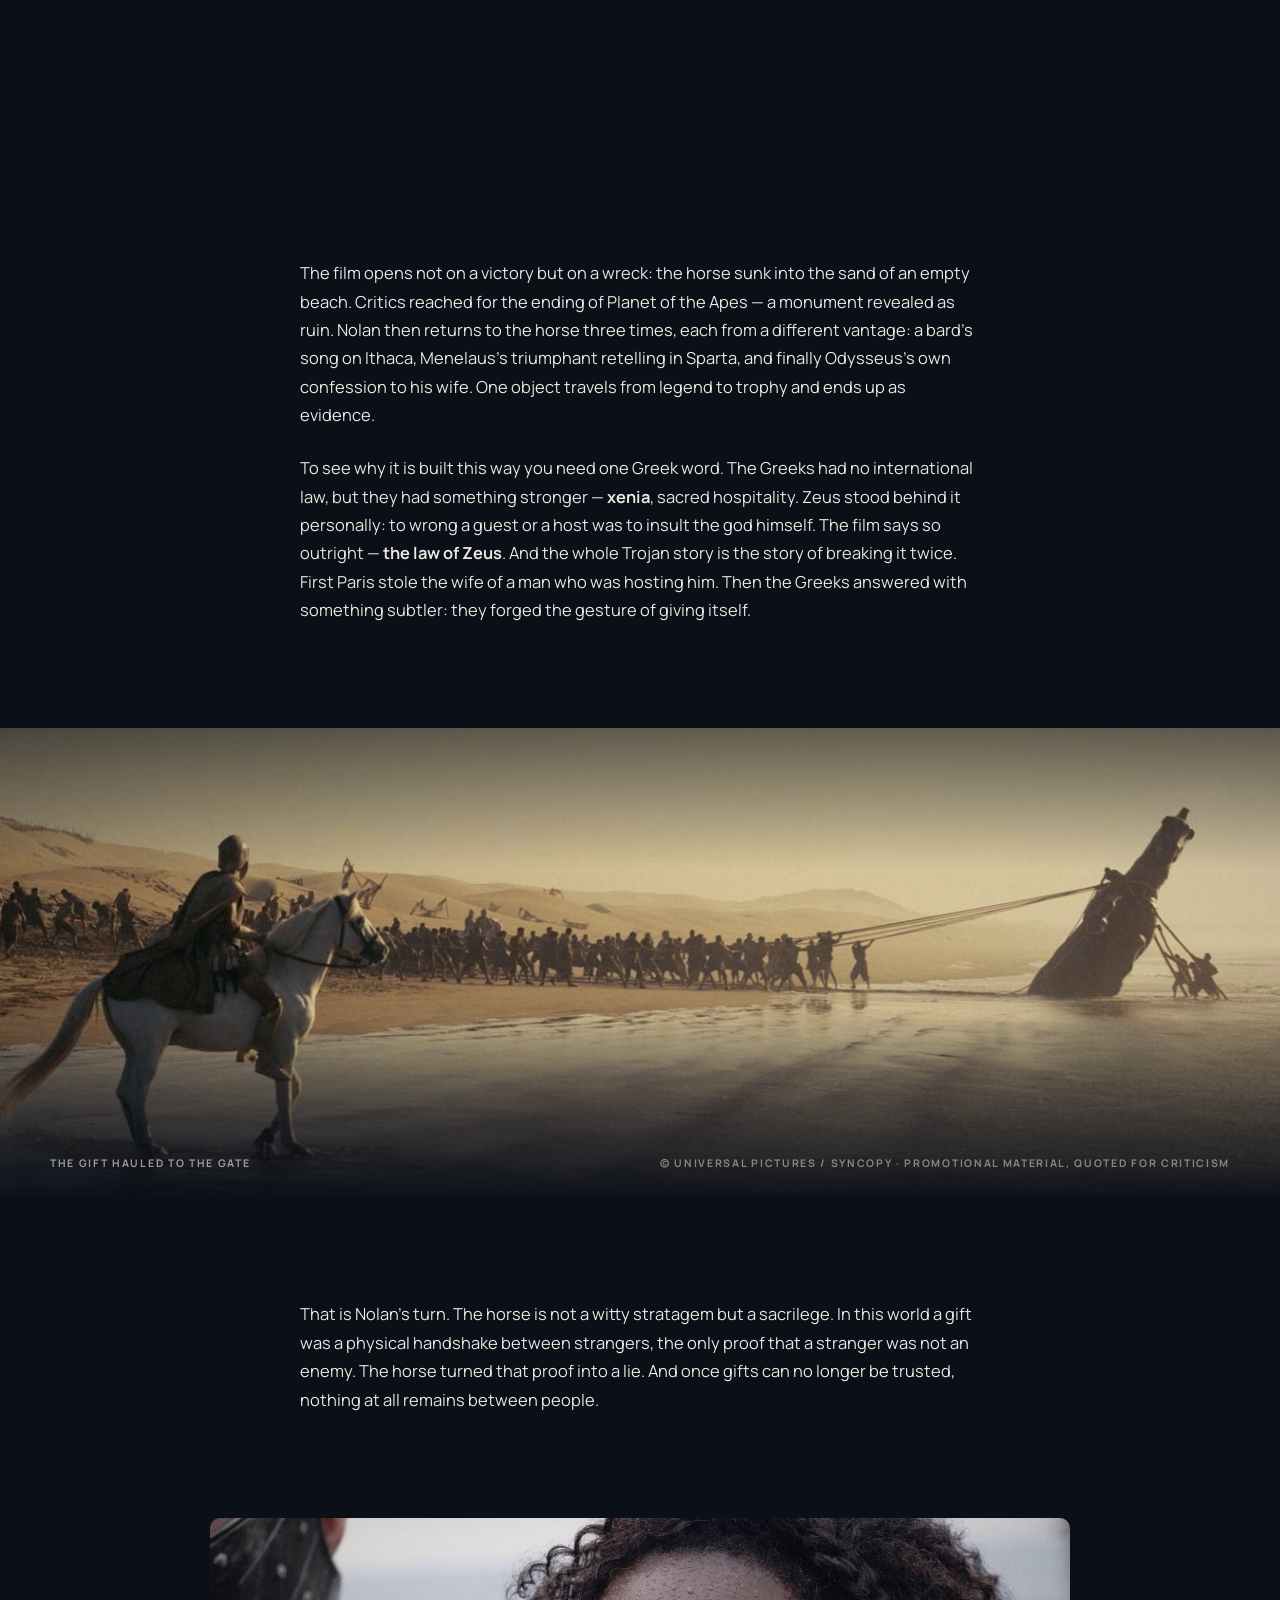
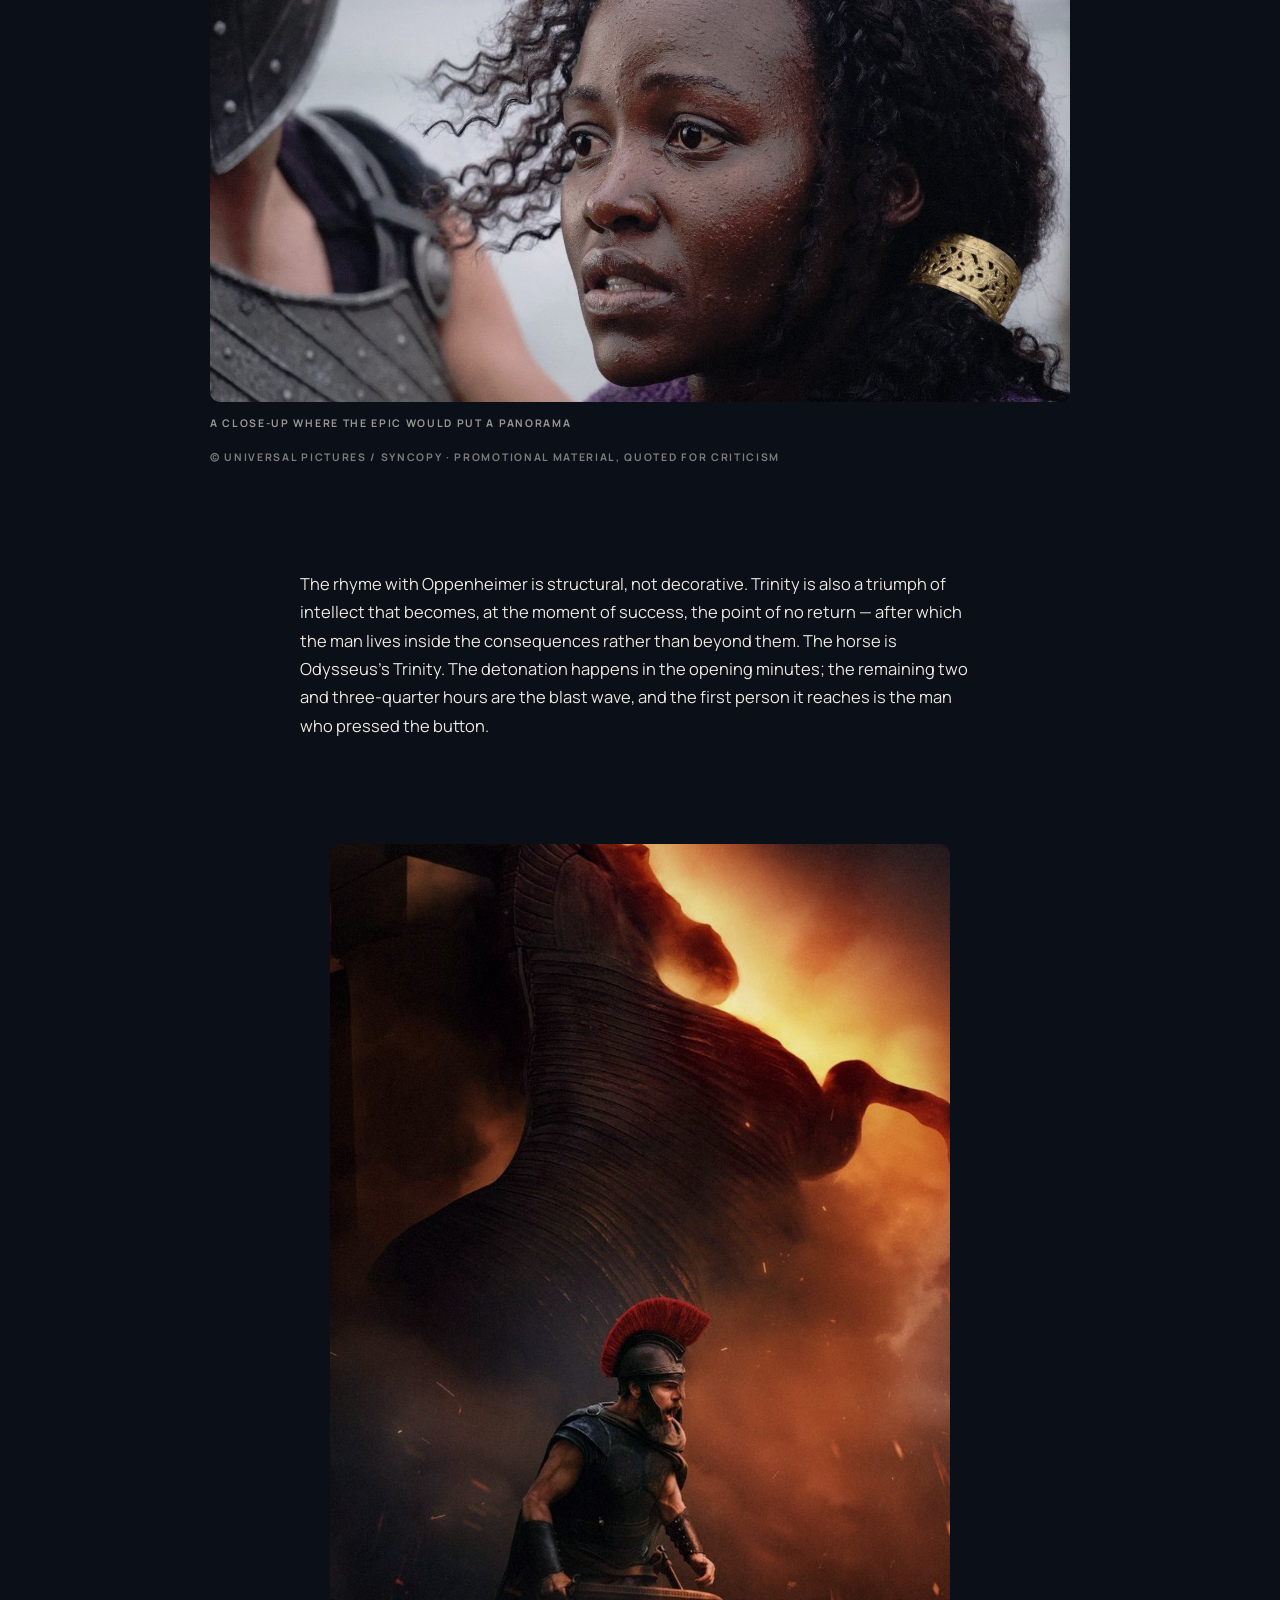
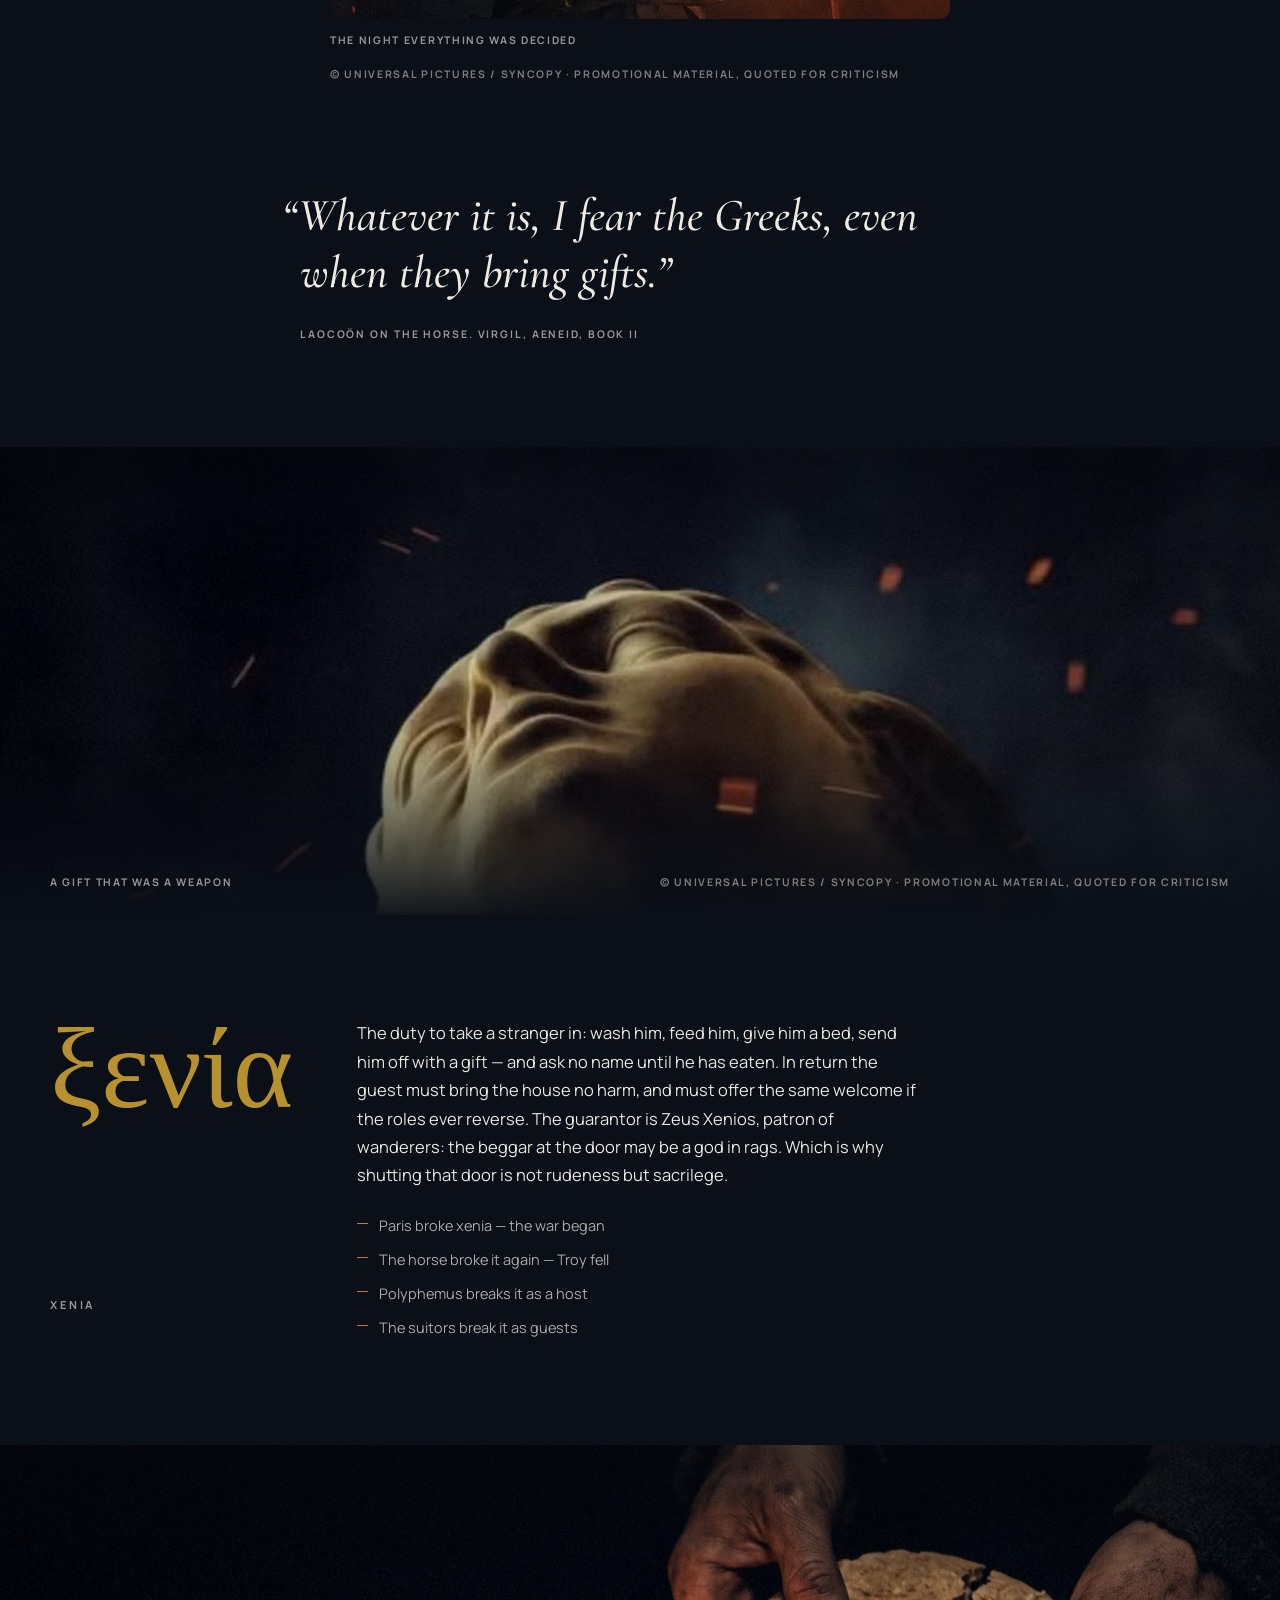
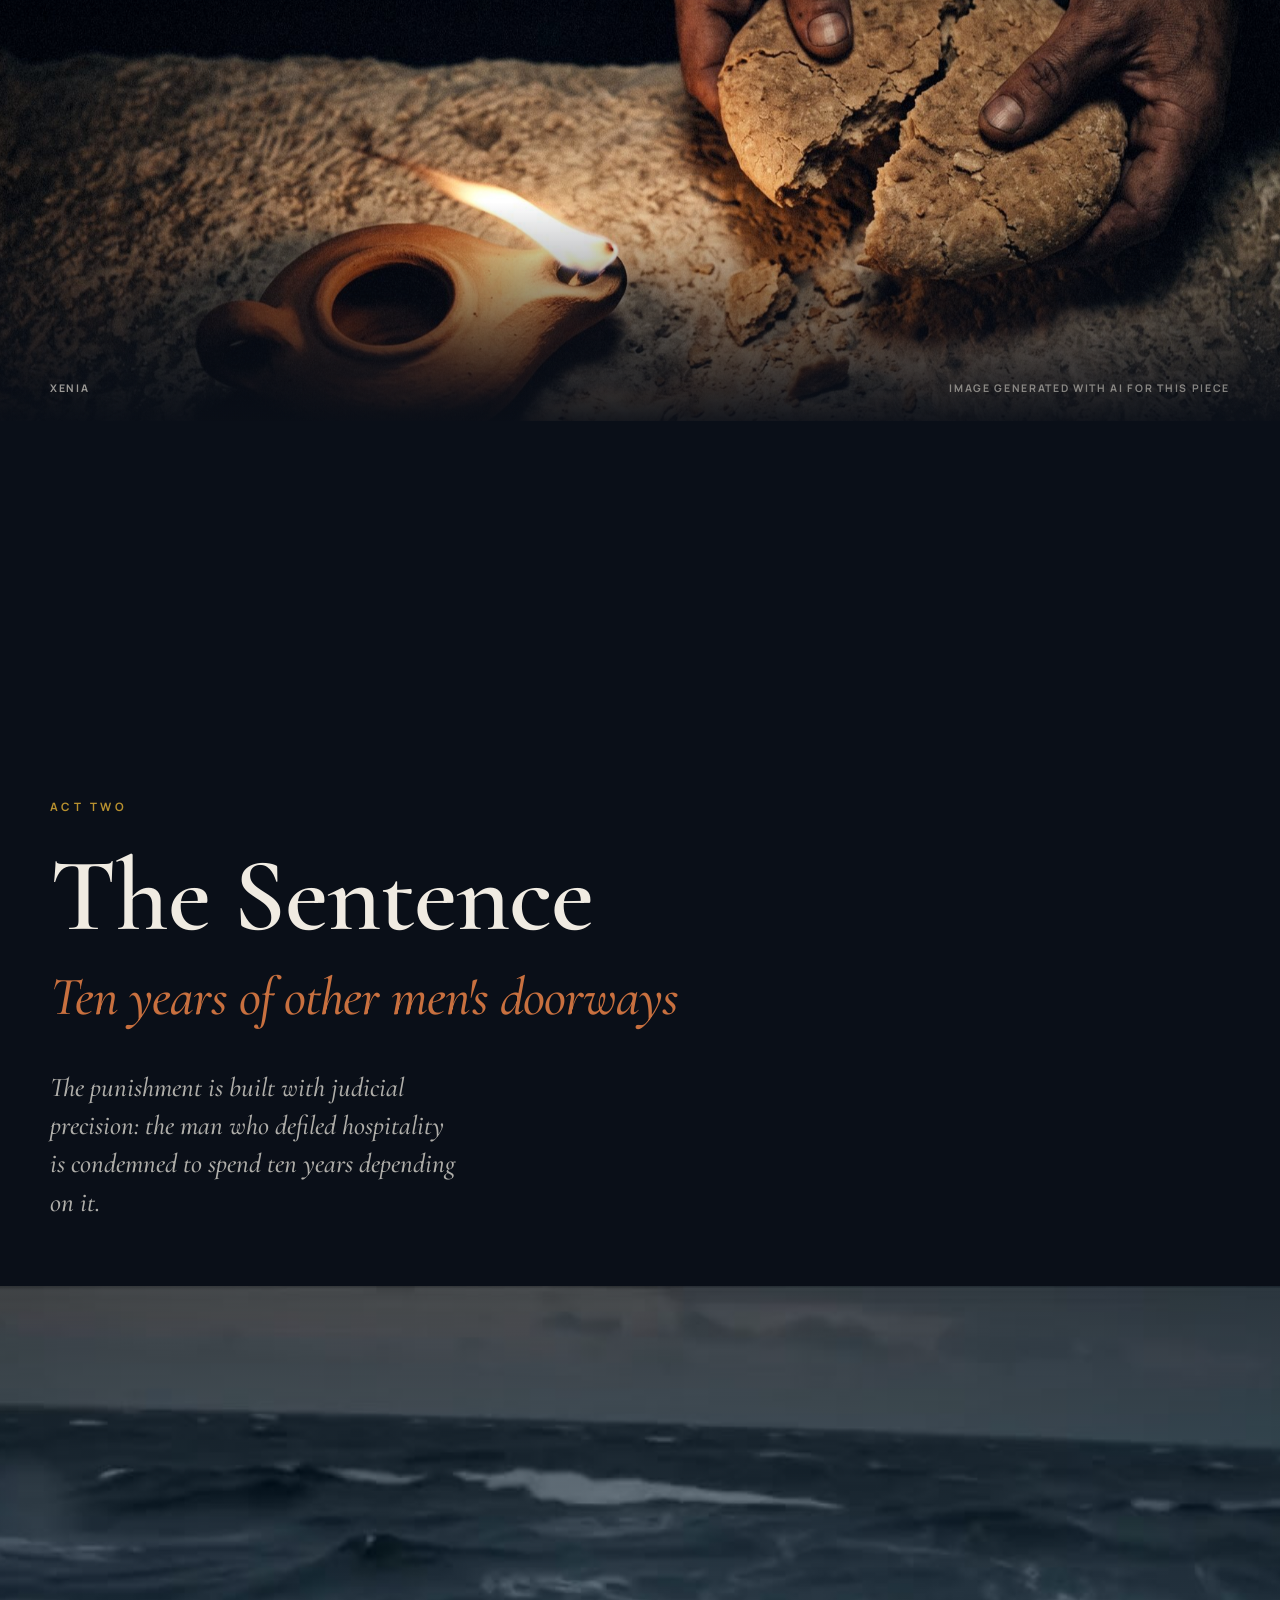
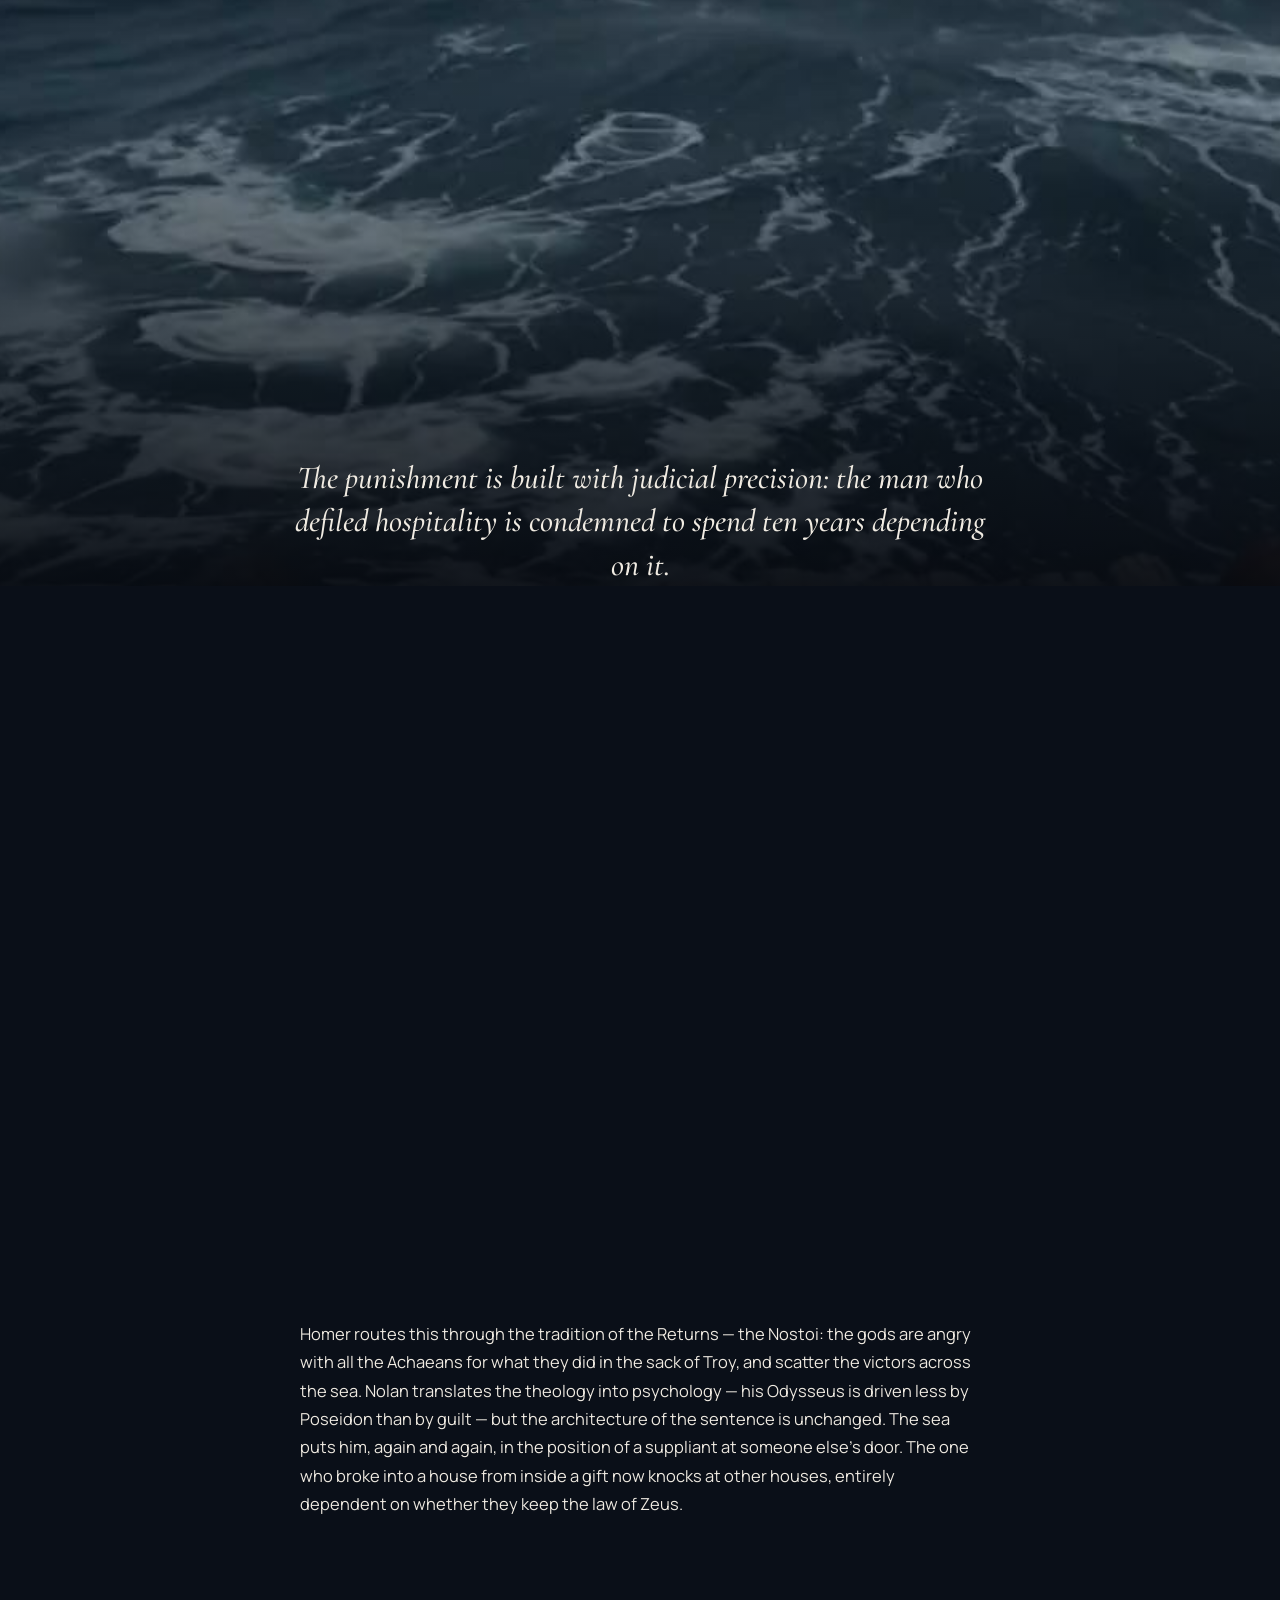
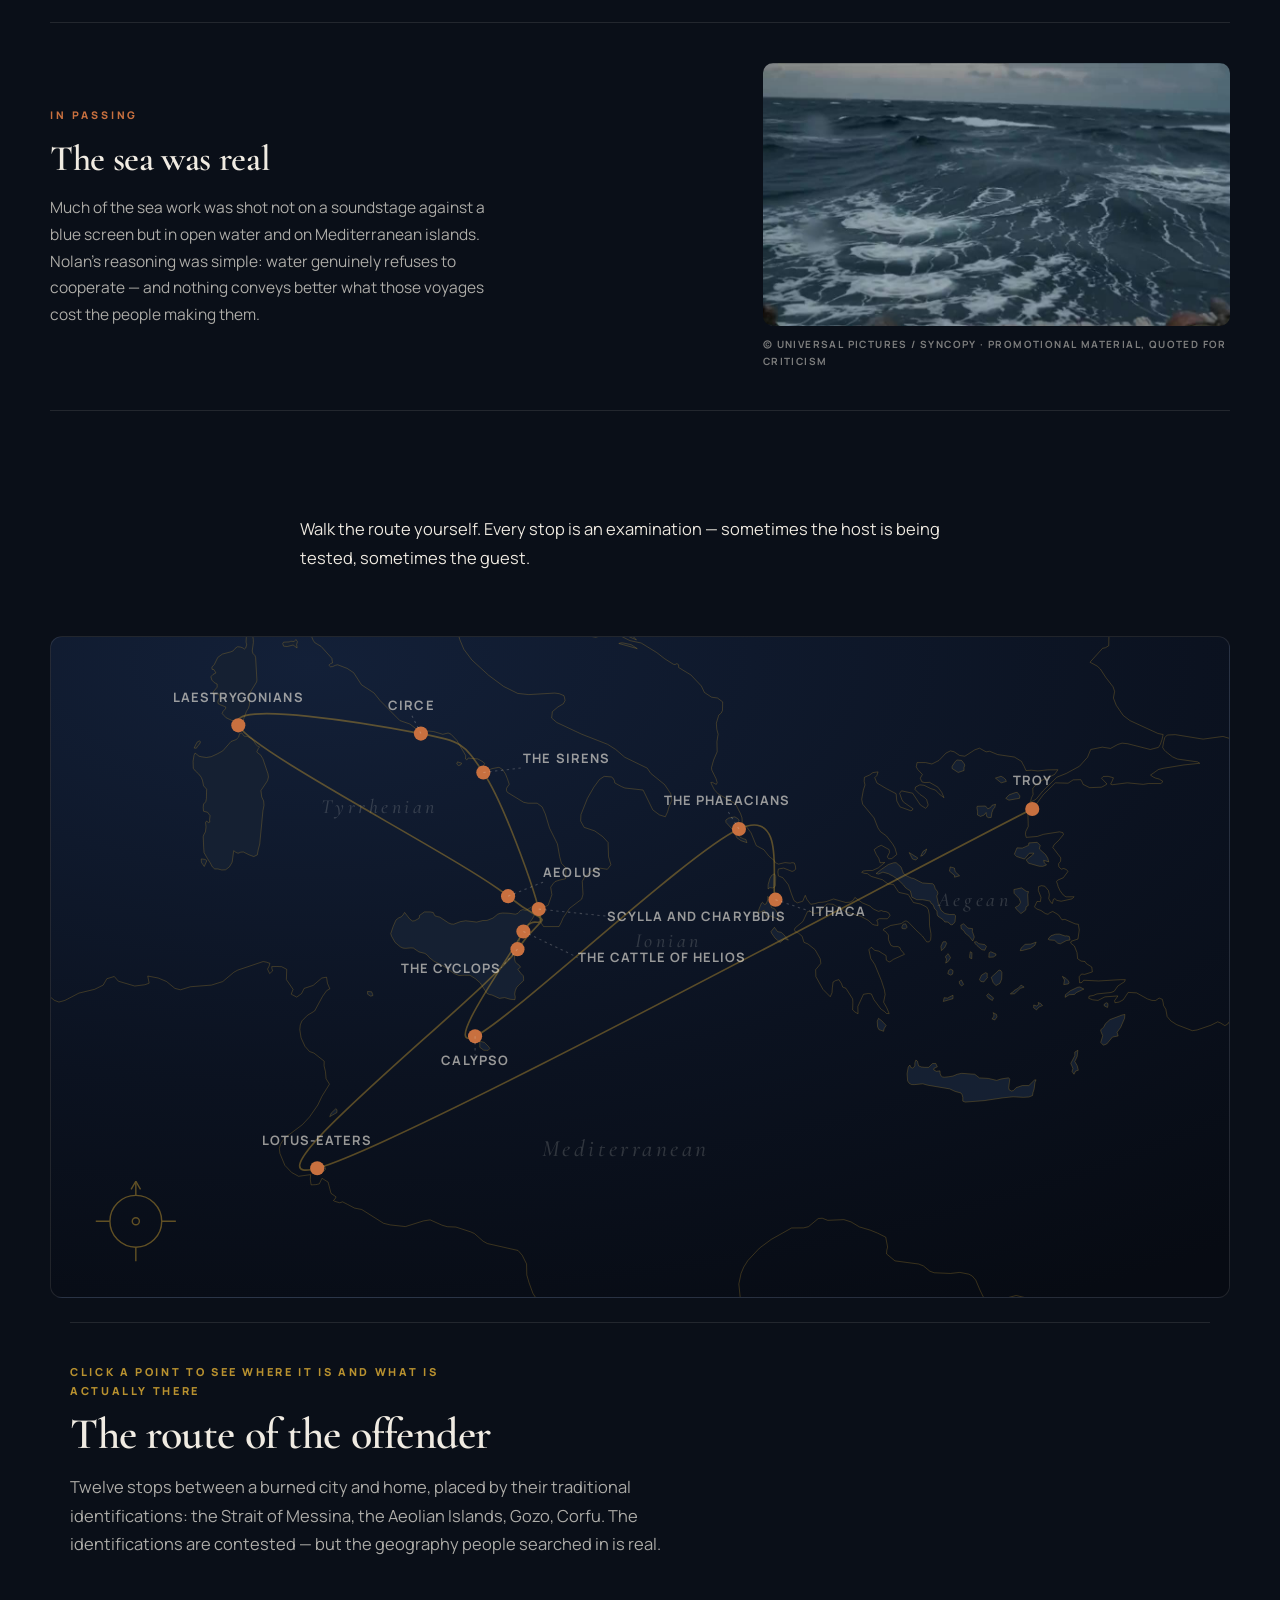
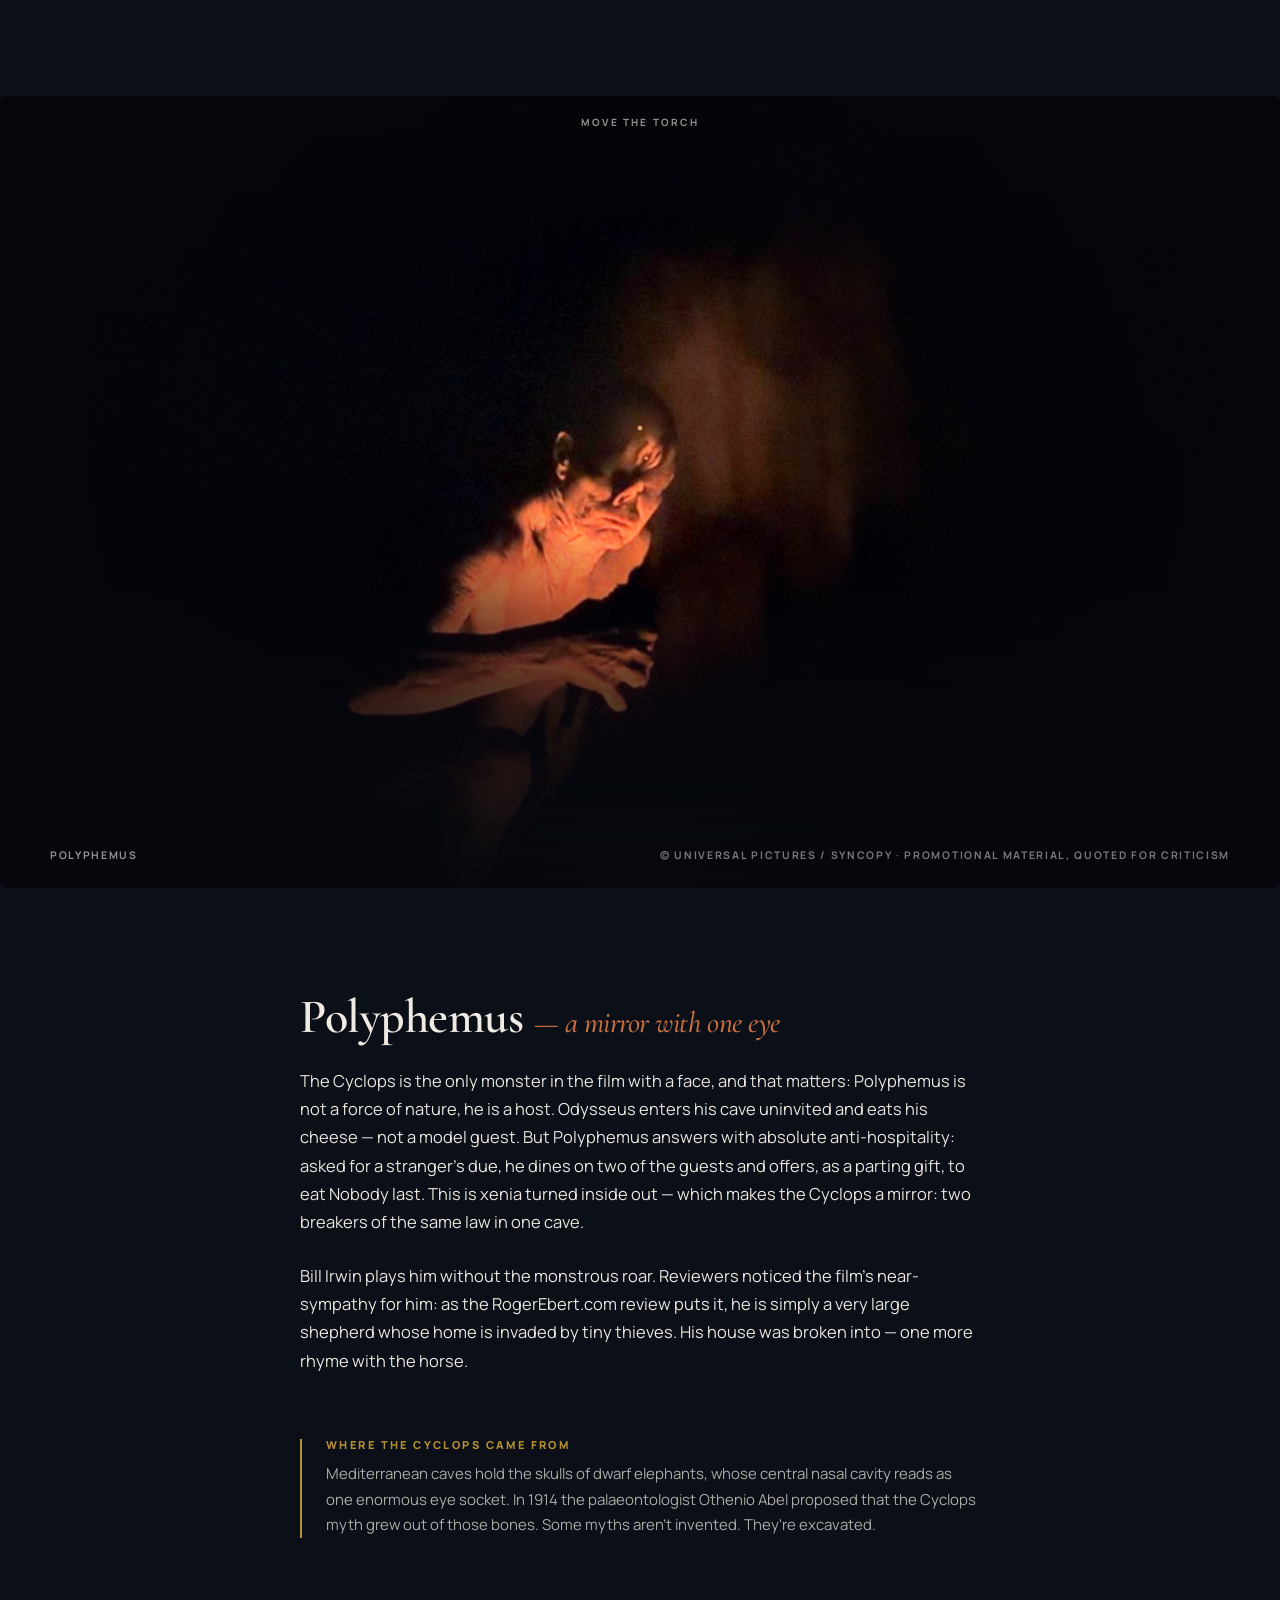
==== commit c077b553: "Rebuild EN page: mobile framing fixes" ====
--- a/en/index.html
+++ b/en/index.html
@@ -100,11 +100,19 @@
   border:1px solid var(--line-2);border-radius:999px;padding:7px 14px;
   font-size:11px;letter-spacing:.14em;text-transform:uppercase;font-weight:700;color:var(--paper-3);
   min-height:34px;display:inline-flex;align-items:center;gap:6px;transition:all .2s;
+  white-space:nowrap;   /* «Звук вкл» переносился на две строки и ломал шапку */
 }
 .chip:hover,.chip:focus-visible{color:var(--paper);border-color:var(--paper-3)}
 .chip.act-on{color:var(--accent);border-color:var(--accent)}
 /* пальцем нужно 44 px; на десктопе шапка остаётся прежней высоты */
 @media(hover:none){.chip{min-height:44px;padding:7px 16px}.brand{padding:6px 0;display:inline-block}}
+/* узкий экран: три чипа и логотип не помещались и наезжали друг на друга */
+@media(max-width:470px){
+  header{gap:7px;padding-left:12px;padding-right:12px}
+  .brand{font-size:15px}
+  .hnav{gap:7px}
+  .chip{font-size:9.5px;letter-spacing:.05em;padding:7px 10px;gap:4px}
+}
 #bar{position:fixed;top:0;left:0;height:2px;width:0;background:linear-gradient(90deg,var(--accent),var(--bronze));z-index:61}
 
 /* ============ ГЕРОЙ ============ */
@@ -164,6 +172,23 @@
 /* якорь кадрирования: там, где главное у нижнего или верхнего края, машинный центр срезает его */
 .bleed.anchor-b img{object-position:center bottom}
 .bleed.anchor-t img{object-position:center top}
+/* ── Телефон. Высота задавалась в долях экрана, поэтому на узком экране широкий кадр
+   попадал в портретную рамку и от композиции оставалась треть: у «дара» пропадал и
+   всадник, и сам конь. Здесь кадр держит свою пропорцию и показывается целиком. ── */
+@media(max-width:700px){
+  .bleed img{height:auto;aspect-ratio:16/9;transform:none}
+  .bleed.wide-cine img{height:auto;aspect-ratio:2.39/1}
+  .bleed.tall img{height:auto;aspect-ratio:4/5}   /* портрет оставлен там, где сюжет в центре кадра */
+  .bleed figcaption{position:static;padding:12px 0 0}
+  .bleed figcaption .inner{justify-content:flex-start;gap:6px;flex-direction:column}
+  .bleed .shade{display:none}   /* затемнение нужно было под наложенную подпись — она ушла вниз */
+  /* видео сцены — то же самое: 16:9 в экране 390×844 срезало коню голову.
+     Кадр показывается целиком, подпись подтянута под него, чтобы чёрное поле не пустовало */
+  .scene video{object-fit:contain;object-position:center 40%}
+  .fallback-still{background-size:contain;background-repeat:no-repeat;background-position:center 40%}
+  .scene .cap{padding-bottom:calc(var(--safe-b) + 24vh)}
+  .scene .cap p{font-size:clamp(18px,5.2vw,24px)}
+}
 
 /* ============ ЦИТАТА ============ */
 blockquote{margin:var(--s6) auto;width:var(--col)}
@@ -594,7 +619,7 @@
 
   <blockquote class="rv"><p>“Whatever it is, I fear the Greeks, even when they bring gifts.”</p><cite>Laocoön on the horse. Virgil, Aeneid, Book II</cite></blockquote>
 
-  <figure class="bleed anchor-b rv" data-img="../assets/still-marble.jpg">
+  <figure class="bleed wide-cine anchor-b rv" data-img="../assets/still-marble.jpg">
     <div class="ph"></div><div class="shade"></div>
     <figcaption><div class="inner"><span>A gift that was a weapon</span><span class="cr">© Universal Pictures / Syncopy · promotional material, quoted for criticism</span></div></figcaption>
   </figure>
@@ -1101,7 +1126,9 @@
     var img=document.createElement('img'); img.src=src; img.alt=''; img.loading='lazy'; img.decoding='async';
     ph.insertBefore(img, ph.firstChild);
     fig.classList.add('has');
-    if(!RM){ var q=false;
+    // параллакс масштабирует кадр на 8% — на узком экране это ещё одна обрезка поверх той,
+    // от которой мы уходим, поэтому там его нет
+    if(!RM && innerWidth>700){ var q=false;
       function par(){ q=false; var r=fig.getBoundingClientRect(), vh=innerHeight;
         if(r.bottom<0||r.top>vh) return;
         var p=(r.top+r.height/2-vh/2)/vh;
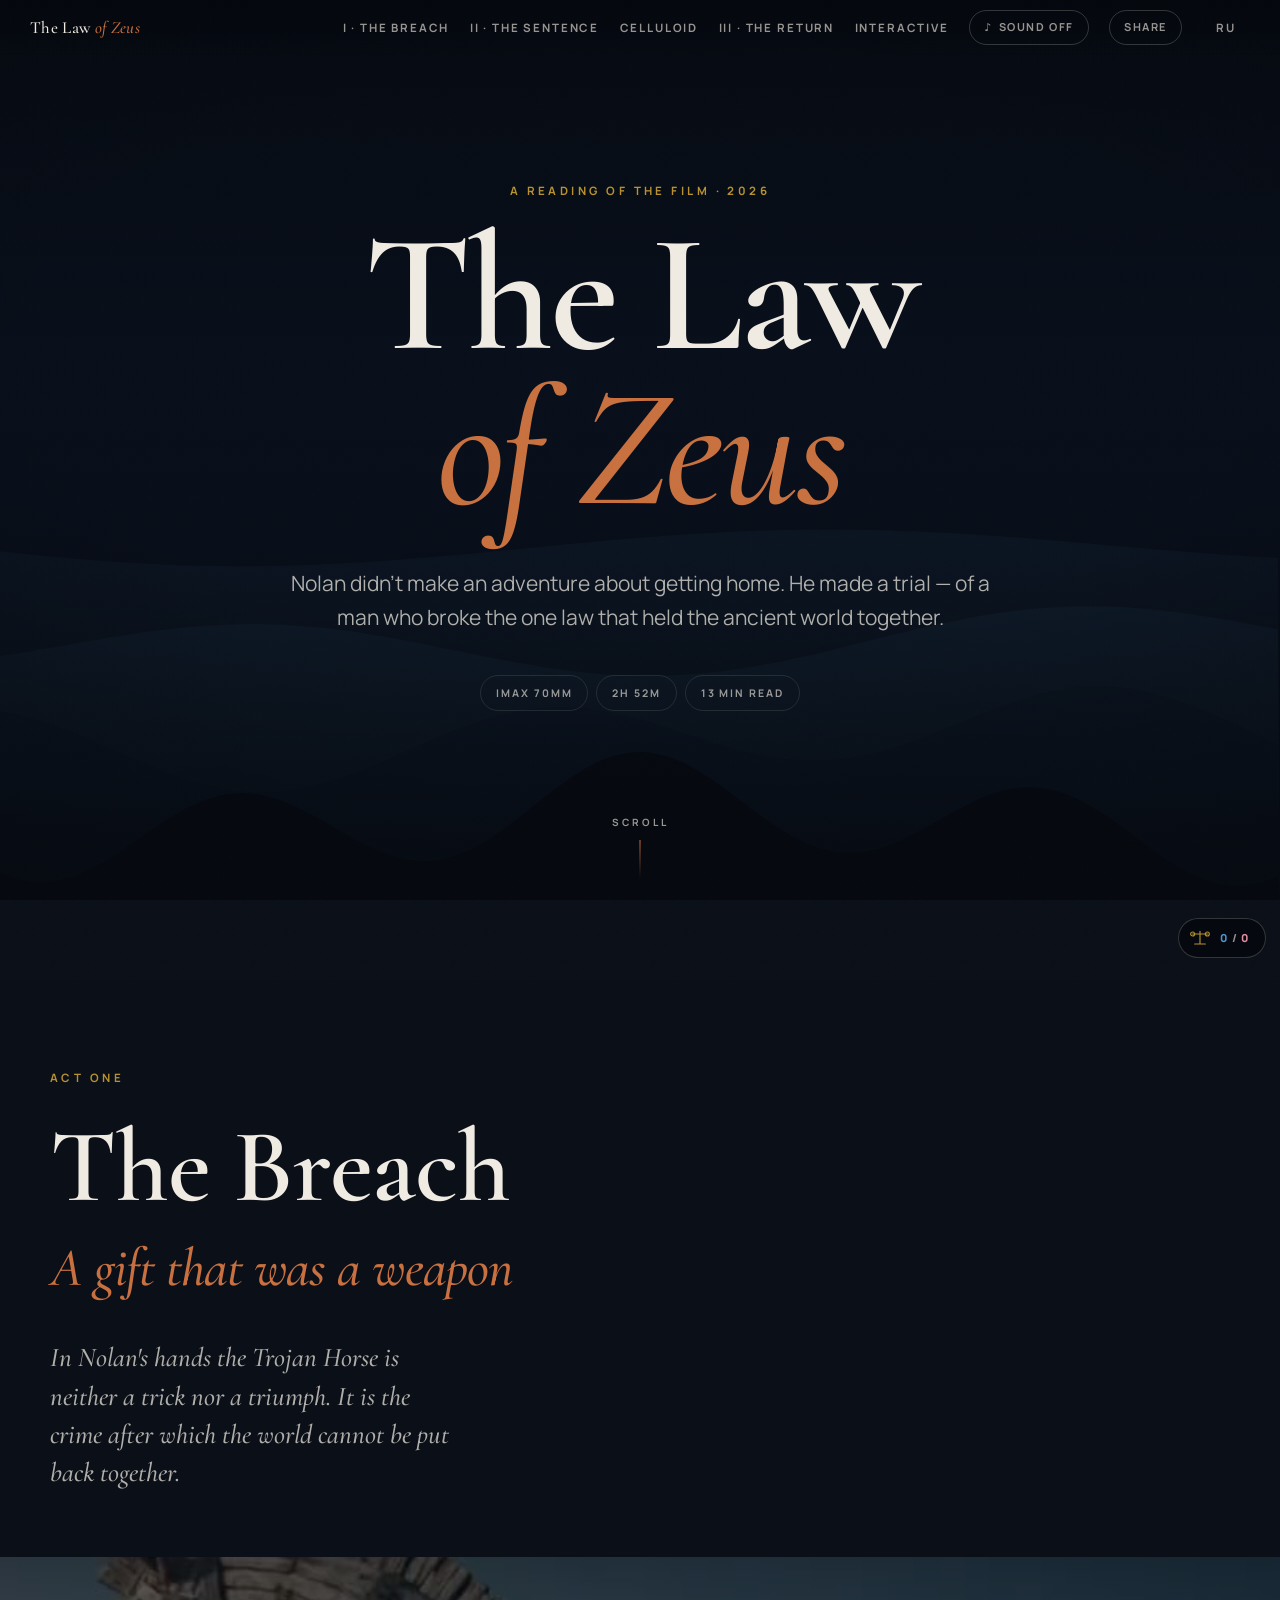
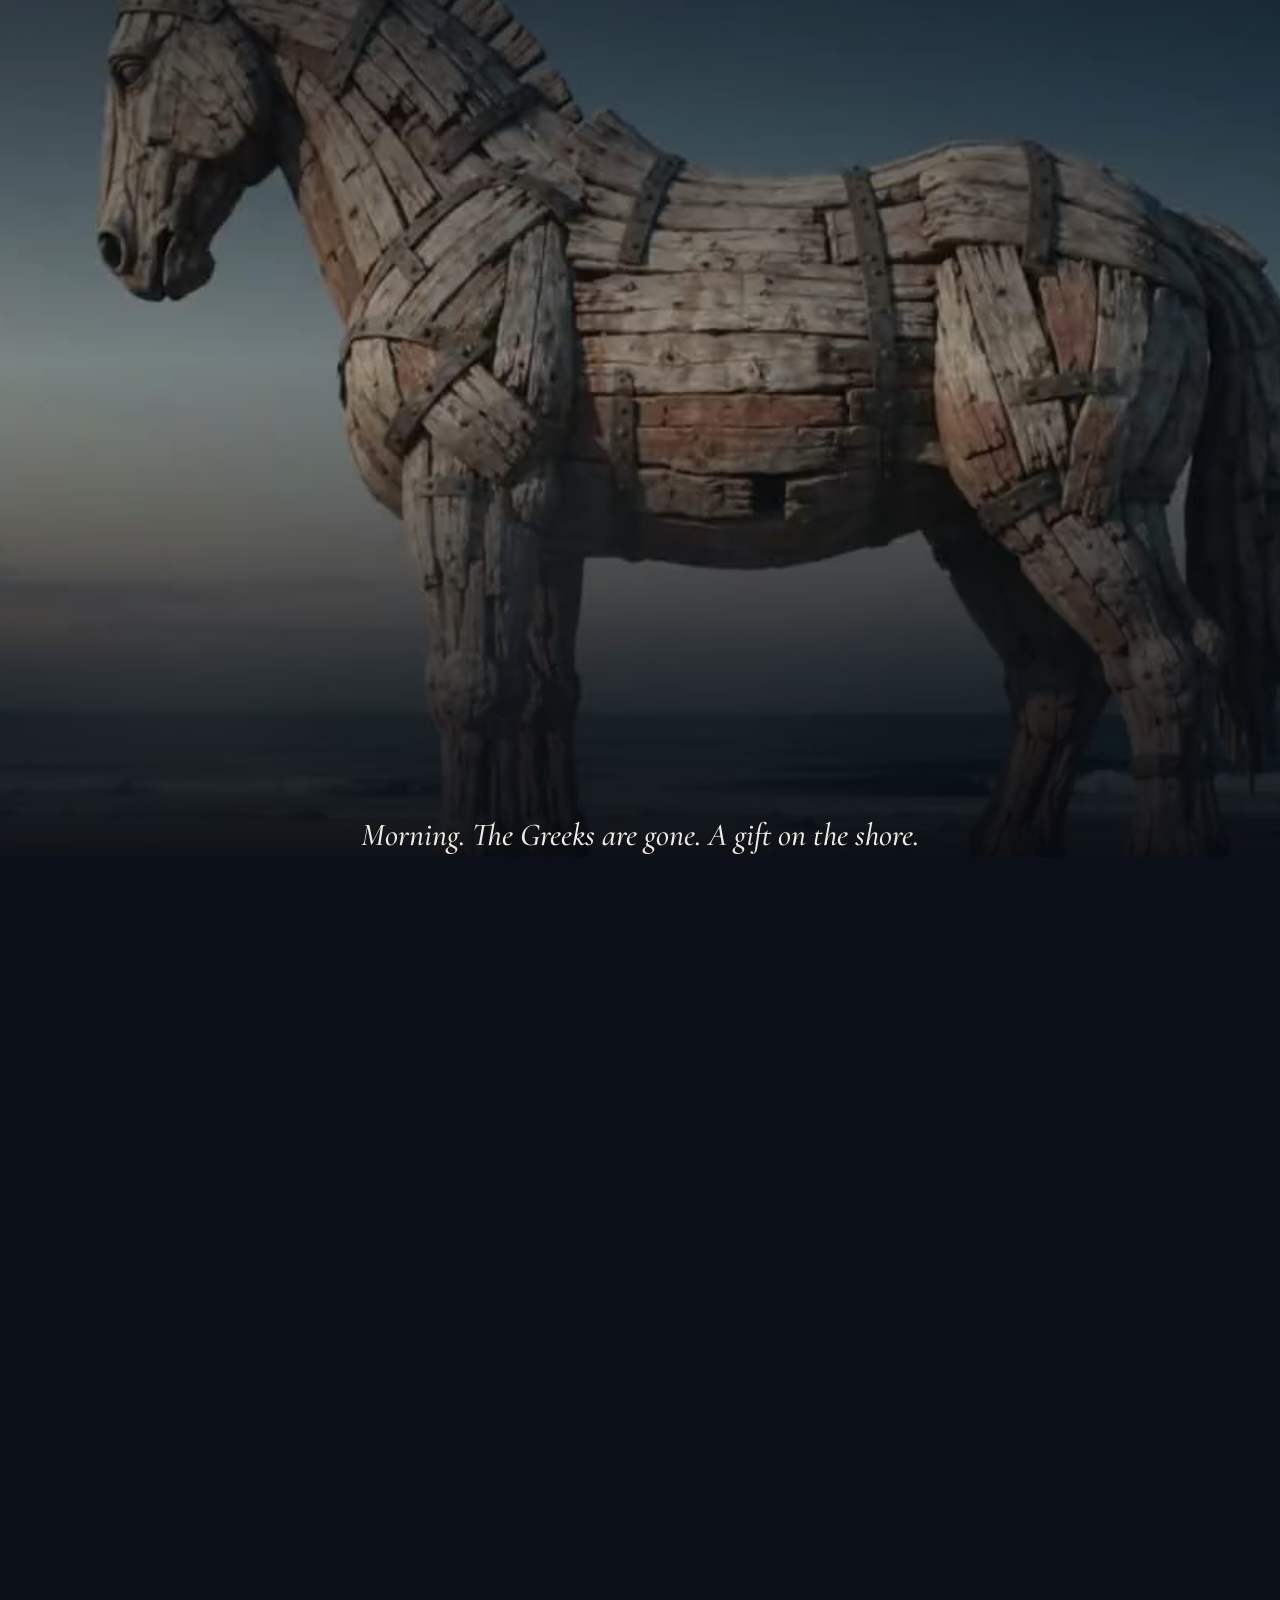
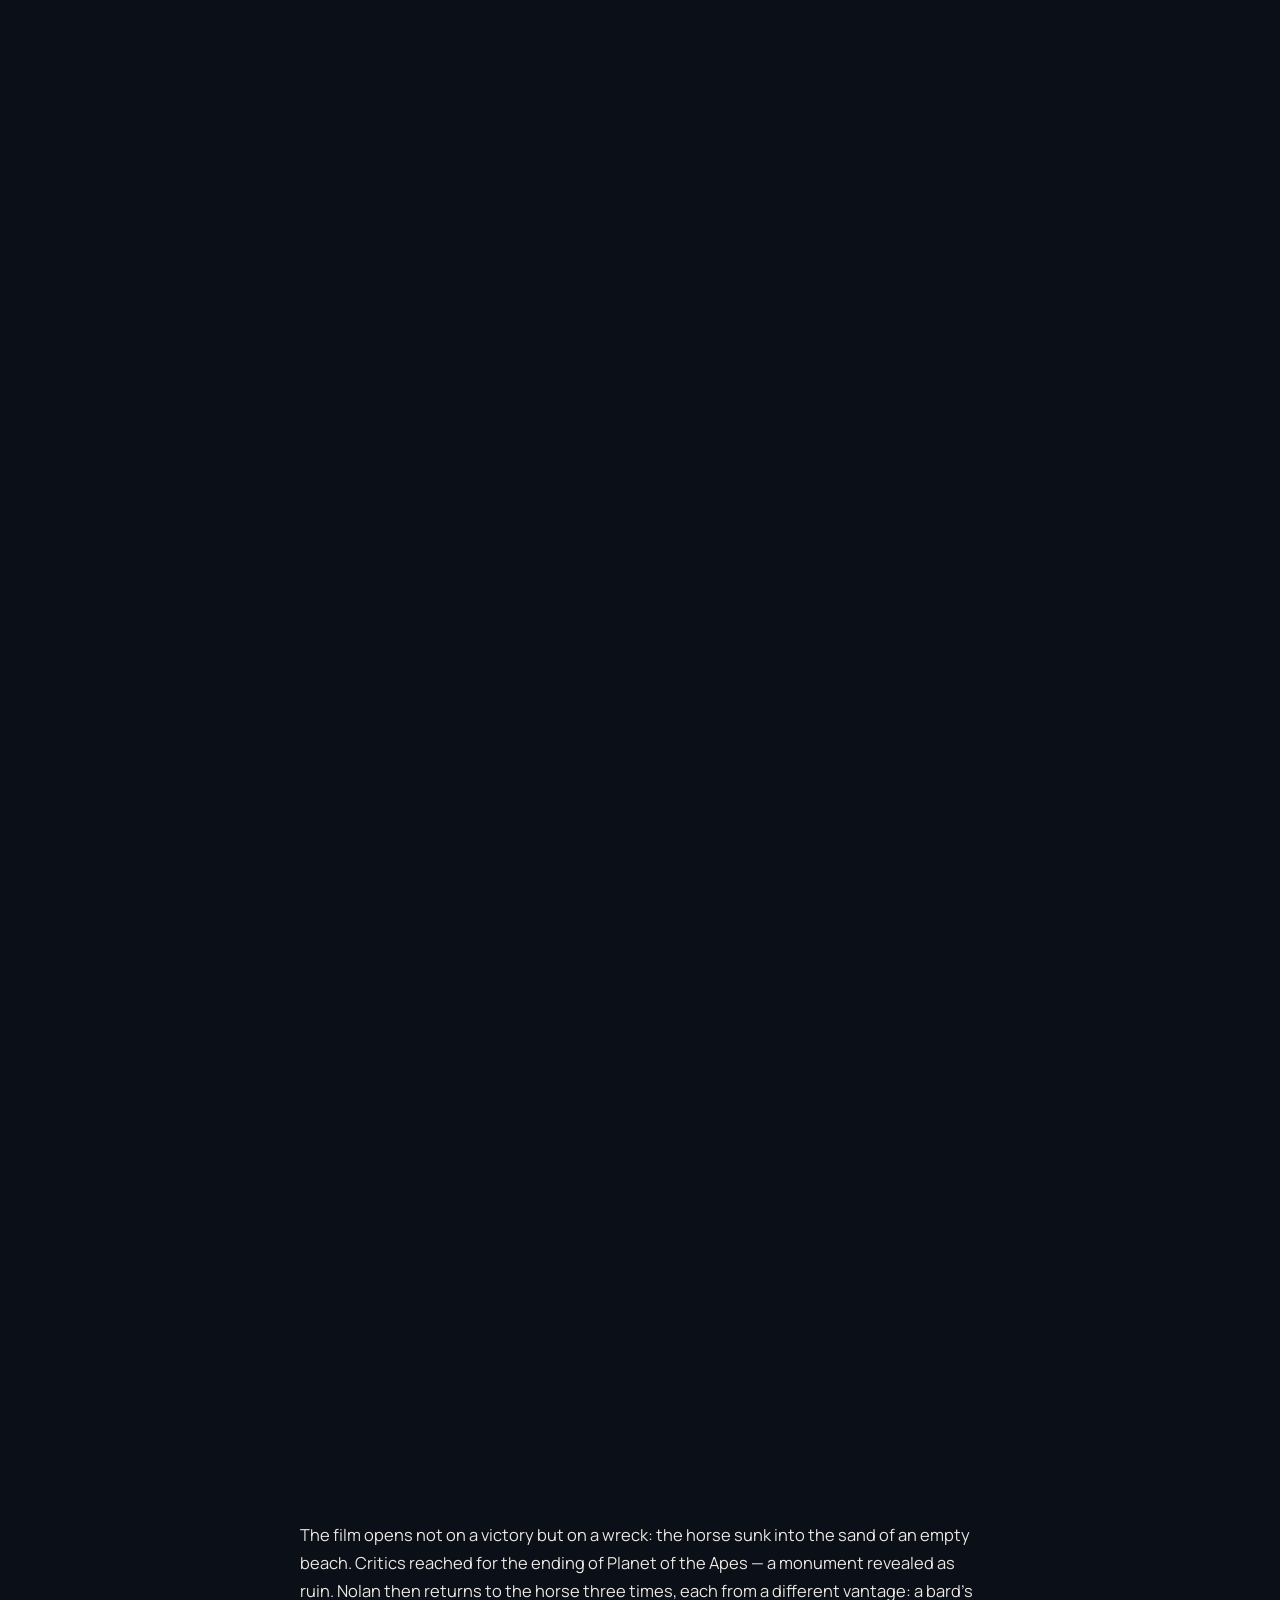
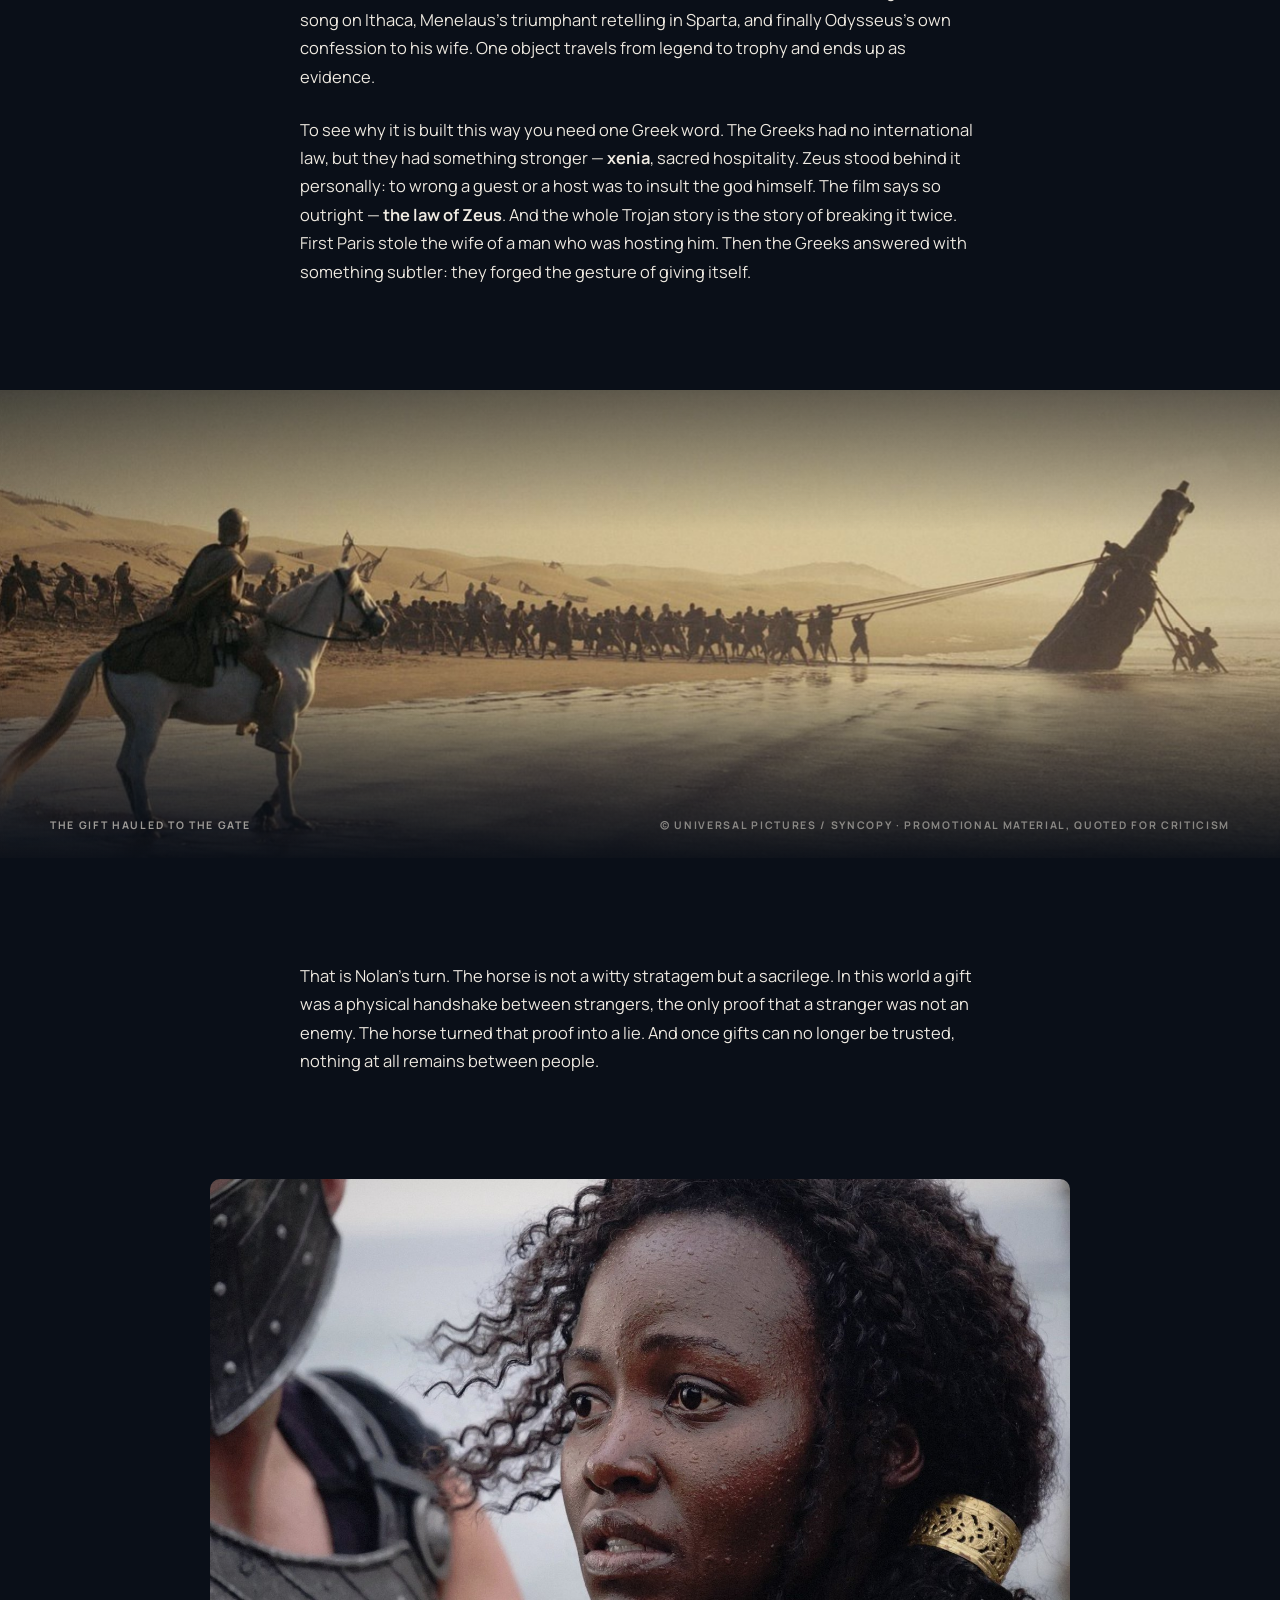
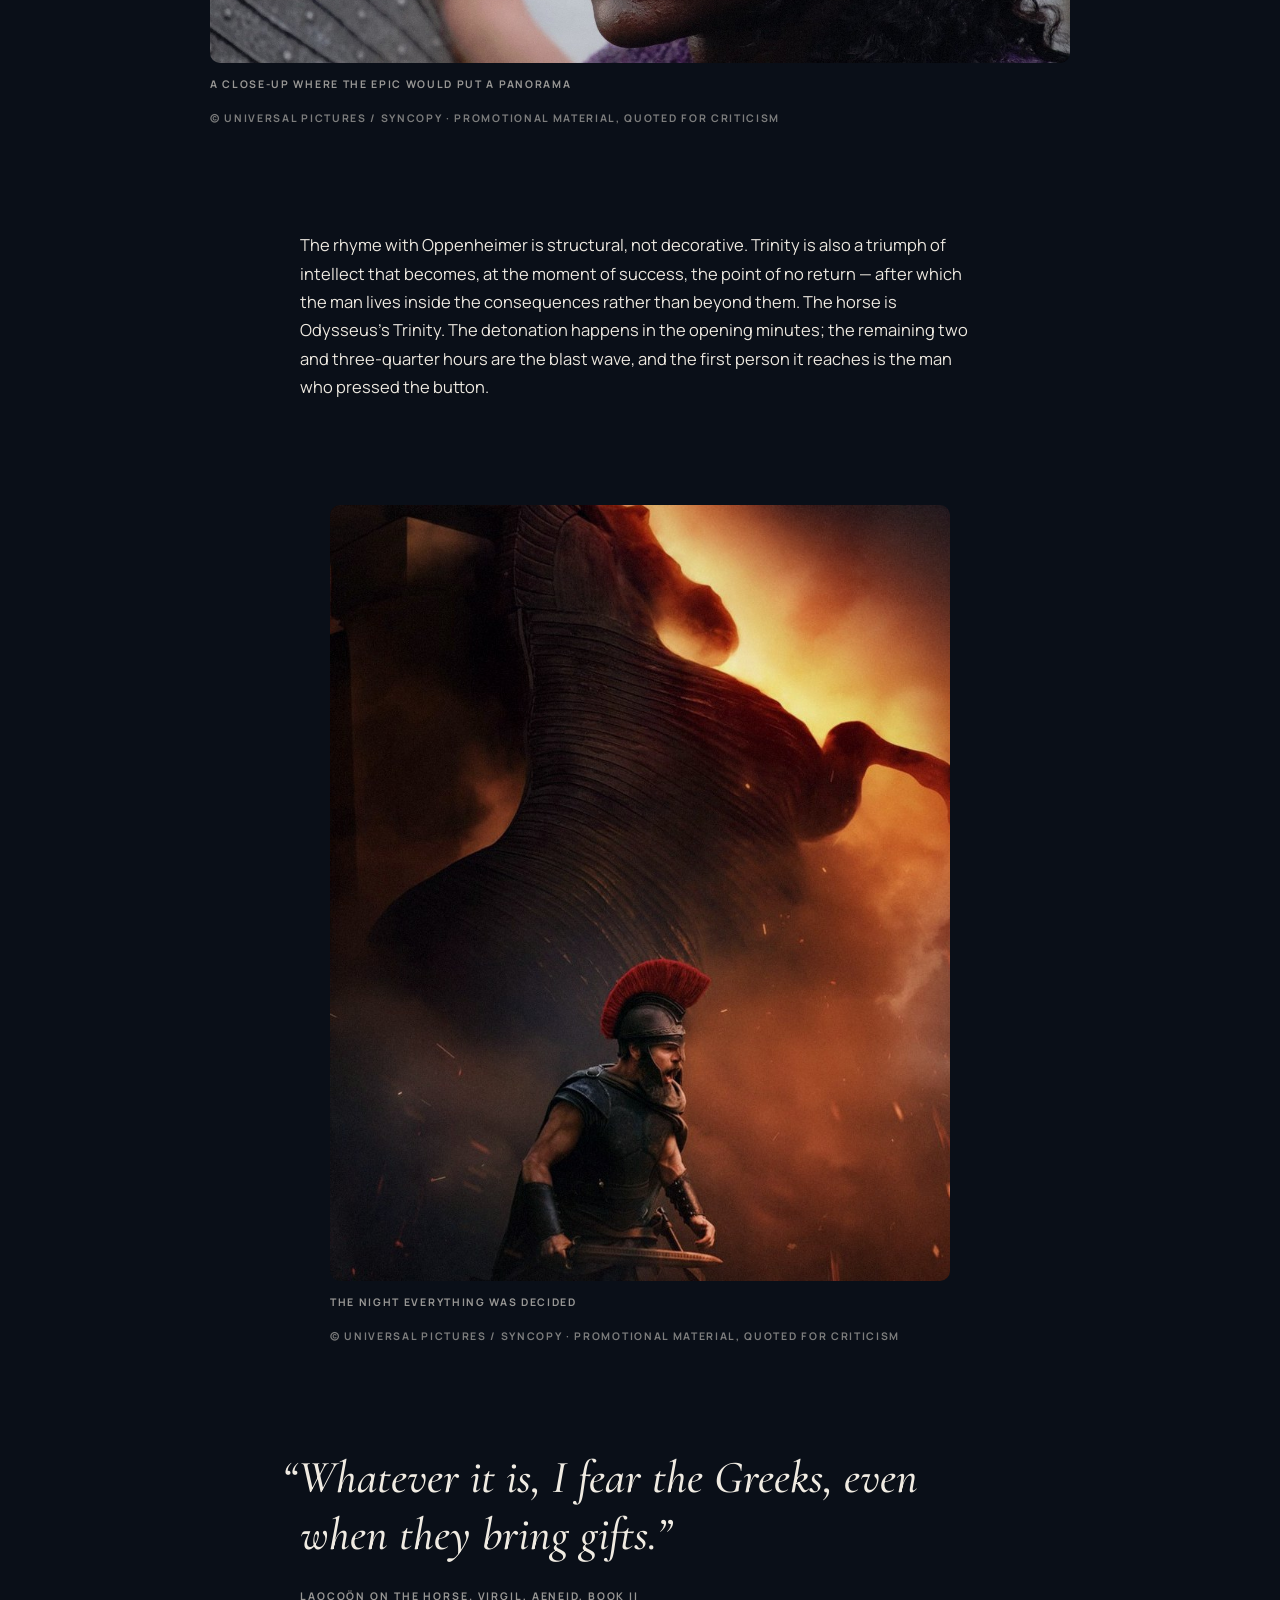
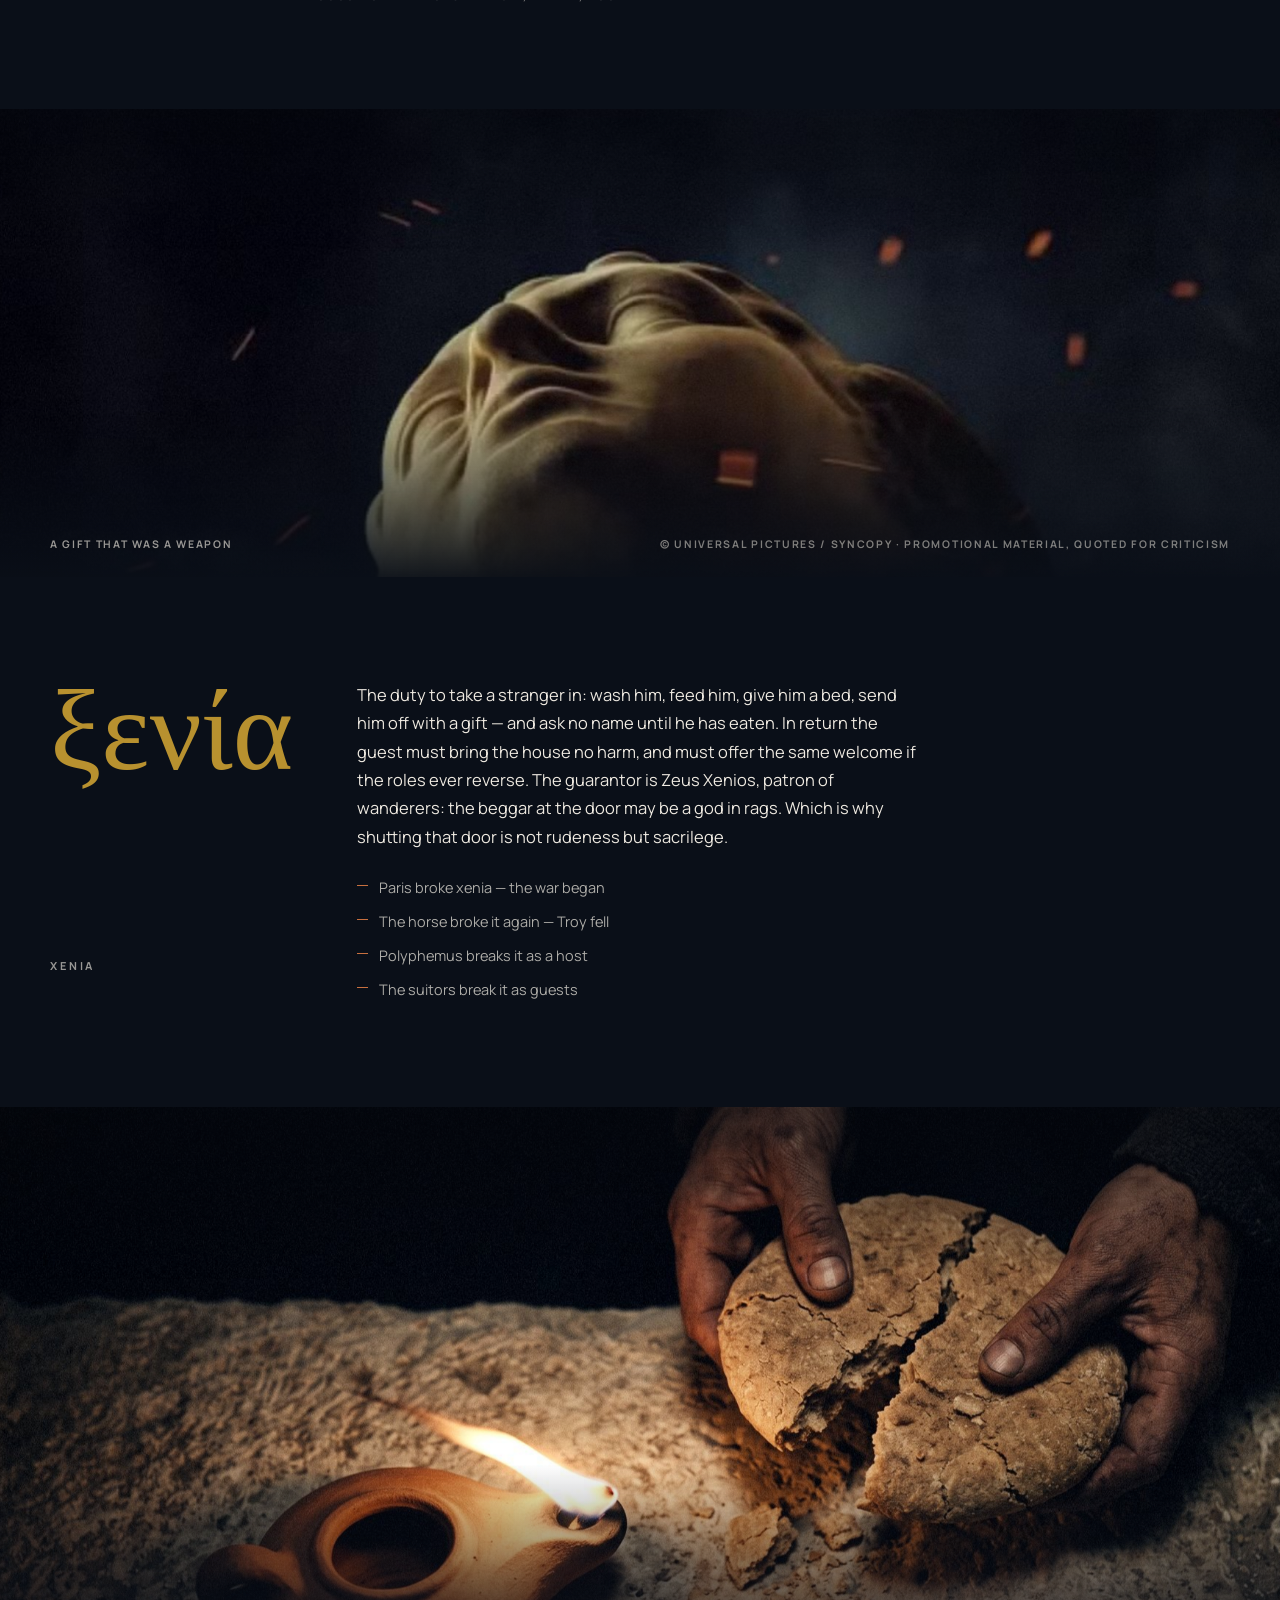
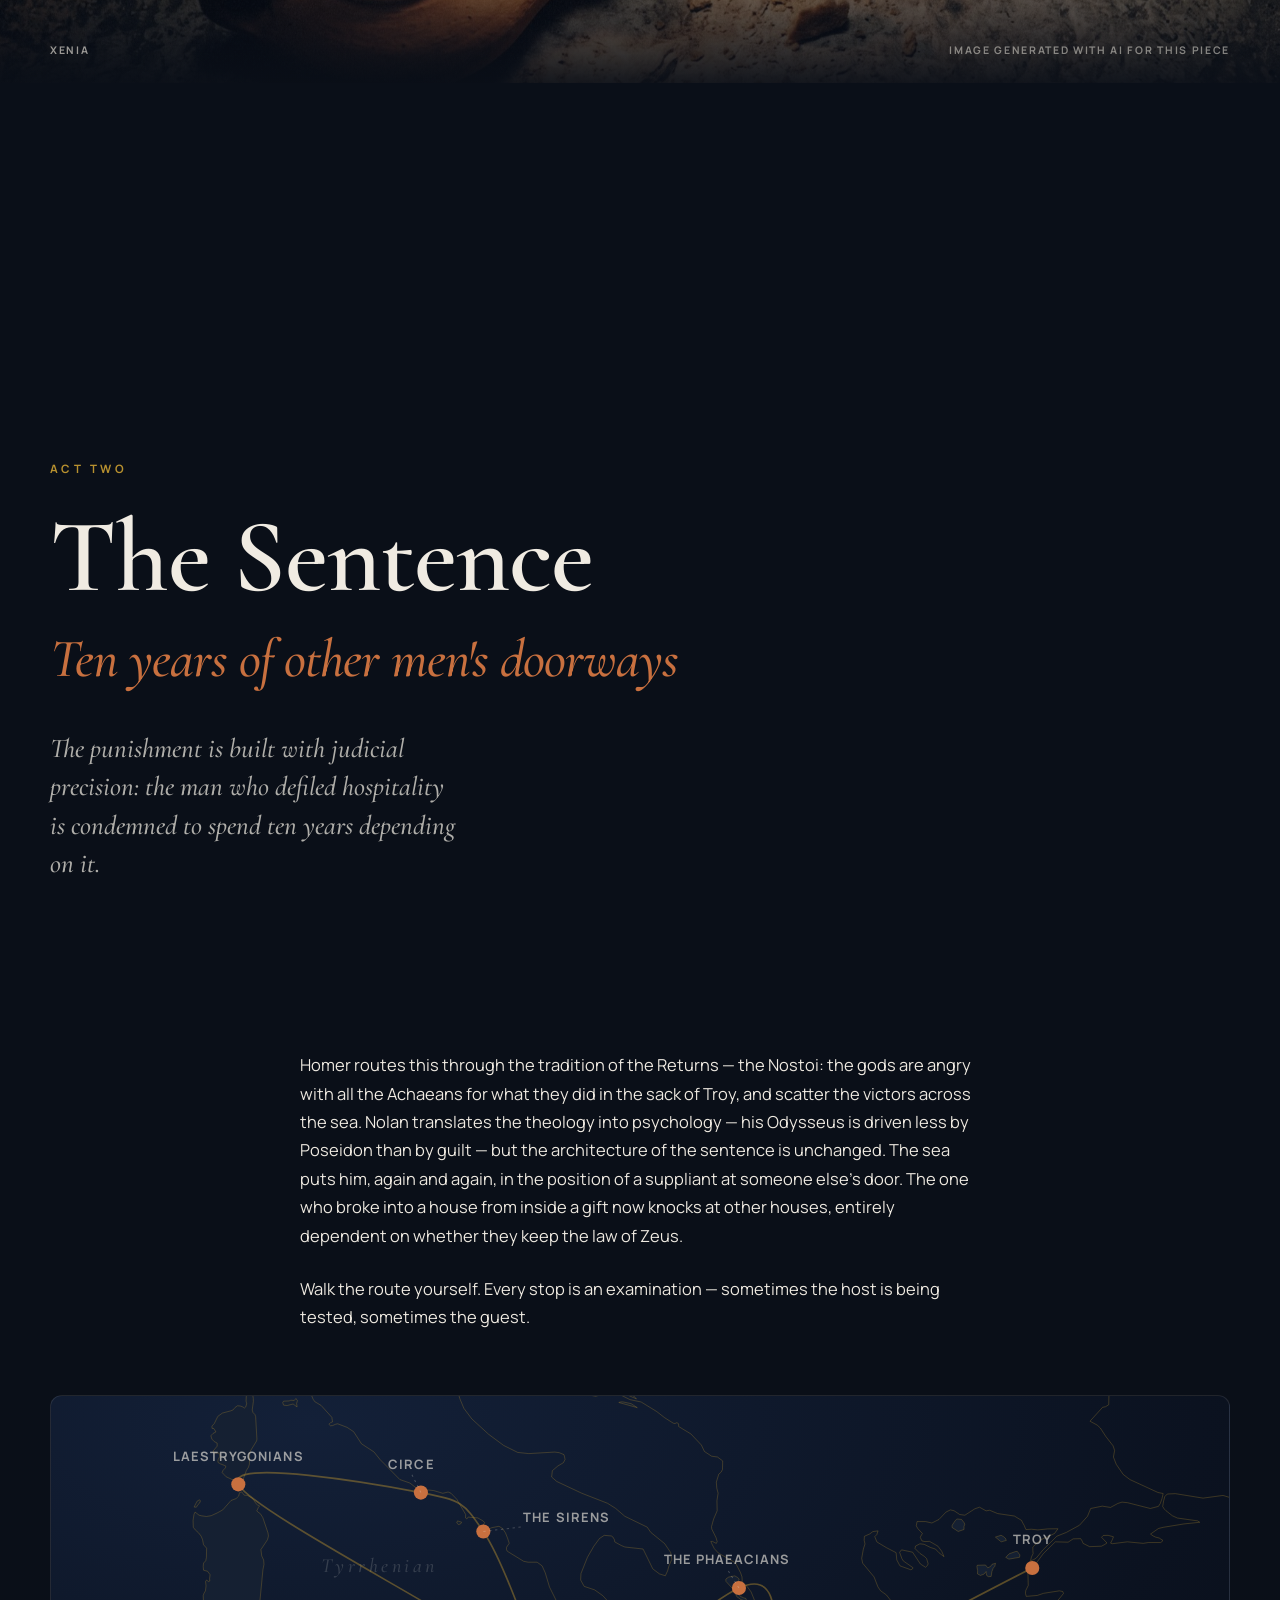
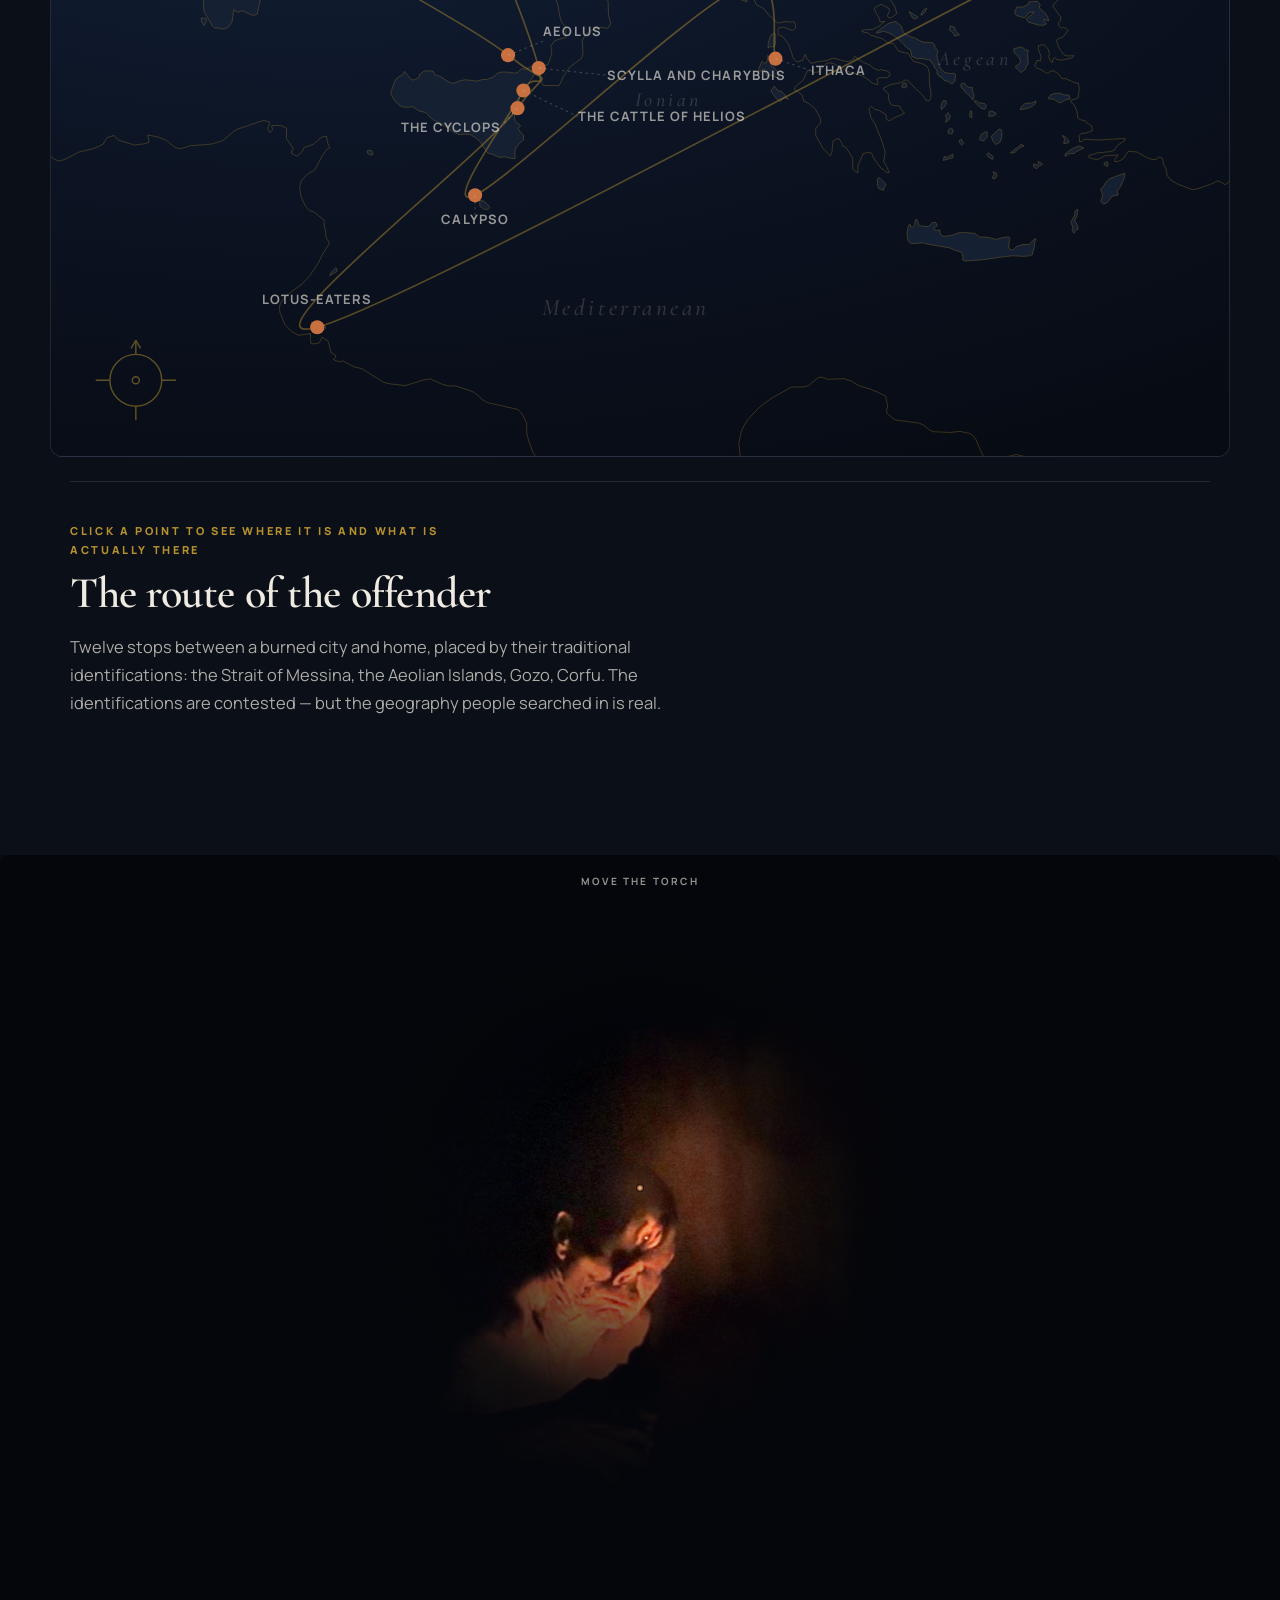
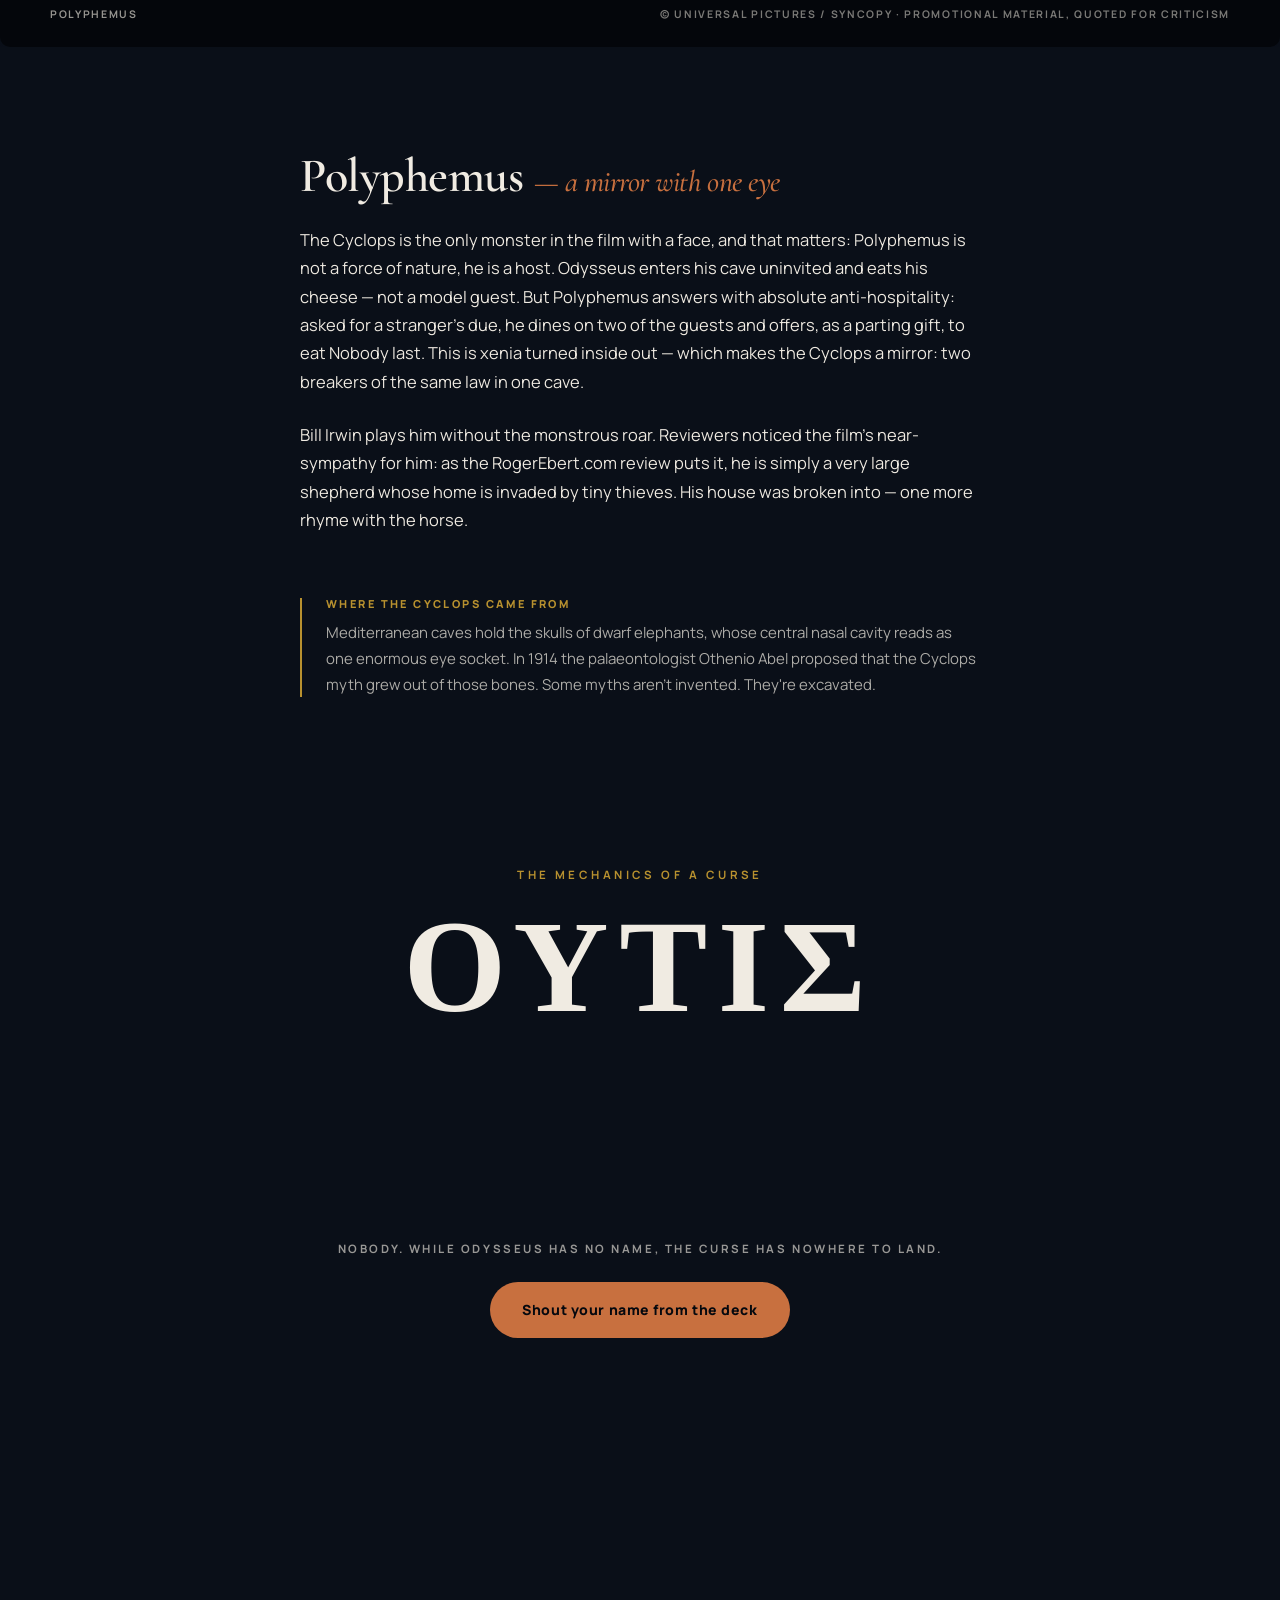
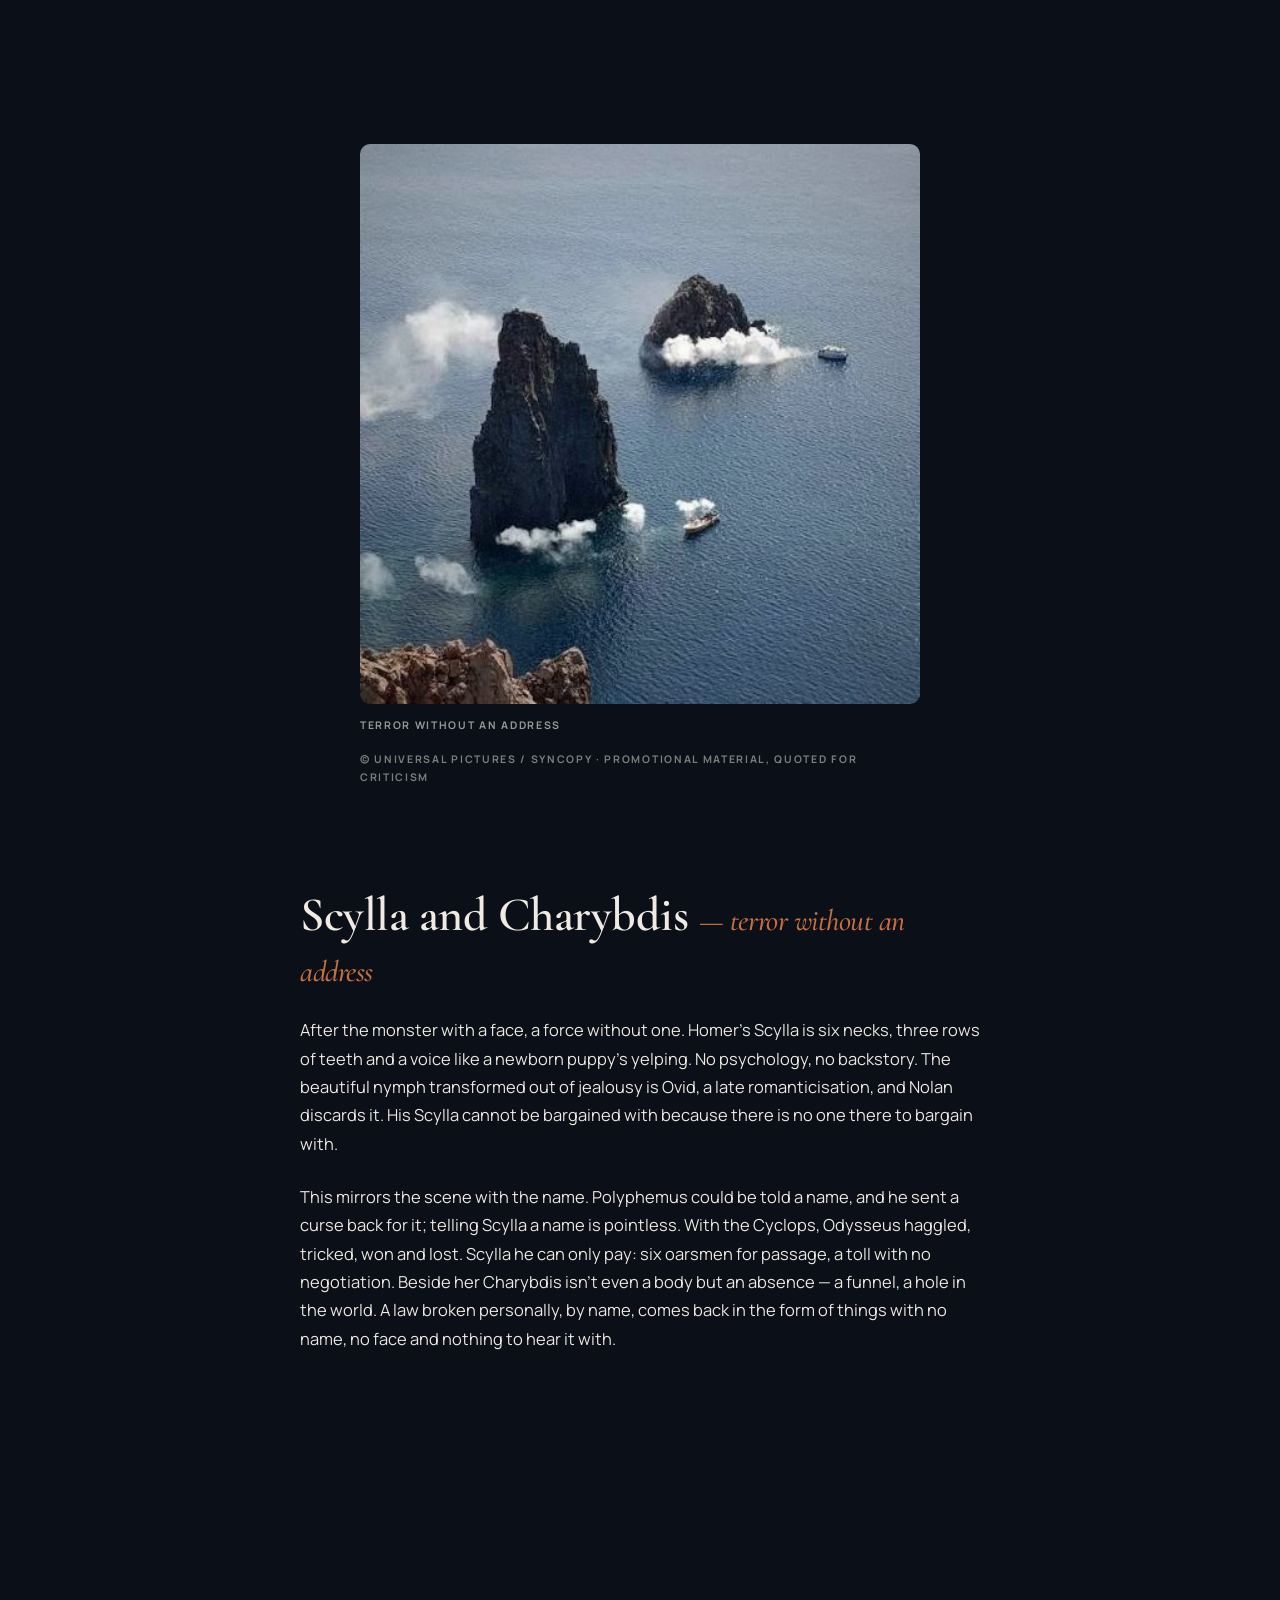
==== commit 93266086: "Rebuild EN page" ====
--- a/en/index.html
+++ b/en/index.html
@@ -277,10 +277,16 @@
 
 /* ============ ФАКЕЛ ============ */
 .torch{position:relative;overflow:hidden;border-radius:10px}
-.torch img{filter:brightness(1.85) saturate(1.06) contrast(1.02)}
+/* Пещера должна быть тёмной: раньше маска гасила края лишь до .97 при яркости кадра 1.85,
+   и циклоп читался целиком — водить факелом было незачем. Теперь за пределами пятна глухо. */
+.torch img{filter:brightness(2.2) saturate(1.08) contrast(1.04)}
 .torch .mask{position:absolute;inset:0;z-index:3;pointer-events:none;transition:opacity .6s;
-  background:radial-gradient(circle at var(--tx,50%) var(--ty,42%),
-    rgba(4,6,11,0) 0, rgba(4,6,11,0) 16%, rgba(4,6,11,.5) 34%, rgba(4,6,11,.88) 62%, rgba(4,6,11,.97) 100%)}
+  background:radial-gradient(circle 300px at var(--tx,50%) var(--ty,42%),
+    rgba(4,6,11,0) 0, rgba(4,6,11,.06) 20%, rgba(4,6,11,.55) 46%, rgba(4,6,11,.93) 74%, #04060b 100%)}
+@media(max-width:700px){
+  .torch .mask{background:radial-gradient(circle 170px at var(--tx,50%) var(--ty,42%),
+    rgba(4,6,11,0) 0, rgba(4,6,11,.06) 20%, rgba(4,6,11,.55) 46%, rgba(4,6,11,.93) 74%, #04060b 100%)}
+}
 .torch .flame{position:absolute;z-index:4;left:var(--tx,50%);top:var(--ty,42%);width:8px;height:8px;margin:-4px;
   border-radius:50%;pointer-events:none;background:radial-gradient(circle,#ffe0b0,rgba(200,112,63,.7) 45%,transparent 70%);
   box-shadow:0 0 30px 14px rgba(200,112,63,.42),0 0 90px 46px rgba(200,112,63,.16);animation:fl .19s alternate infinite}
@@ -568,7 +574,6 @@
   <div class="scroll-cue"><span>Scroll</span><i></i></div>
 </section>
 
-<p class="note rv">Written after a screening on a Mediterranean island — the kind of place where cave floors still hold the skulls of dwarf elephants. One hollow in the middle of it, exactly where an eye would be. That detail matters later.</p>
 
 <!-- ═══════════ АКТ I ═══════════ -->
 <section id="act1" class="act" style="padding-bottom:0">
@@ -651,25 +656,9 @@
   </div>
 </section>
 
-<section class="scene" id="sc2" data-still="../assets/still-storm.jpg" style="height:170svh">
-  <div class="stage">
-    <video id="scrub2" data-src="../assets/scrub-storm.mp4" muted playsinline preload="none" aria-hidden="true"></video>
-    <div class="grade"></div>
-    <div class="bars t"></div><div class="bars b"></div>
-    <div class="cap"><p data-i="0" class="on">The punishment is built with judicial precision: the man who defiled hospitality is condemned to spend ten years depending on it.</p></div>
-  </div>
-</section>
 
 <section class="act" style="padding-top:var(--s6)">
-  <div class="col"><p>Homer routes this through the tradition of the Returns — the Nostoi: the gods are angry with all the Achaeans for what they did in the sack of Troy, and scatter the victors across the sea. Nolan translates the theology into psychology — his Odysseus is driven less by Poseidon than by guilt — but the architecture of the sentence is unchanged. The sea puts him, again and again, in the position of a suppliant at someone else's door. The one who broke into a house from inside a gift now knocks at other houses, entirely dependent on whether they keep the law of Zeus.</p></div>
-
-  <div class="fact rv">
-    <div class="txt"><p class="lab">In passing</p><h3 class="serif">The sea was real</h3><p>Much of the sea work was shot not on a soundstage against a blue screen but in open water and on Mediterranean islands. Nolan's reasoning was simple: water genuinely refuses to cooperate — and nothing conveys better what those voyages cost the people making them.</p></div>
-    <figure><img src="../assets/still-storm.jpg" alt="" loading="lazy" decoding="async">
-      <figcaption>© Universal Pictures / Syncopy · promotional material, quoted for criticism</figcaption></figure>
-  </div>
-
-  <div class="col"><p>Walk the route yourself. Every stop is an examination — sometimes the host is being tested, sometimes the guest.</p></div>
+  <div class="col"><p>Homer routes this through the tradition of the Returns — the Nostoi: the gods are angry with all the Achaeans for what they did in the sack of Troy, and scatter the victors across the sea. Nolan translates the theology into psychology — his Odysseus is driven less by Poseidon than by guilt — but the architecture of the sentence is unchanged. The sea puts him, again and again, in the position of a suppliant at someone else's door. The one who broke into a house from inside a gift now knocks at other houses, entirely dependent on whether they keep the law of Zeus.</p><p>Walk the route yourself. Every stop is an examination — sometimes the host is being tested, sometimes the guest.</p></div>
 
   <div class="map-wrap rv">
     <svg id="seamap" viewBox="0 0 1000 560" role="group" aria-label="The route of the offender">
@@ -712,9 +701,9 @@
     <div class="col" style="margin-top:var(--s4);text-align:left"><p id="nameBody" style="opacity:0;transition:opacity .9s">The Nobody trick is perfect anonymity: the blinded Cyclops screams that Nobody is killing him, and his neighbours go back to bed. But as he sails away Odysseus can't help himself and gives his real name. It is pure hubris and a fatal transaction: with the name in hand, the Cyclops passes it to his father Poseidon, and the curse acquires a precise address. Its wording is literally the plot of everything that follows — let him come home late, broken, alone, and find trouble in his own house. The name turns out to be the weak point.</p></div>
   </div>
 
-  <figure class="bleed rv" data-img="../assets/still-scylla.jpg">
-    <div class="ph"></div><div class="shade"></div>
-    <figcaption><div class="inner"><span>Scylla and Charybdis</span><span class="cr">image generated with AI for this piece</span></div></figcaption>
+  <figure class="fig-mid rv" style="max-width:560px">
+    <img src="../assets/still-stacks.jpg" alt="" loading="lazy" decoding="async">
+    <figcaption><span>terror without an address</span><span class="cr">© Universal Pictures / Syncopy · promotional material, quoted for criticism</span></figcaption>
   </figure>
 
   <div class="col">
@@ -1241,7 +1230,11 @@
     else $$('.pick',ep).forEach(function(b){
       b.addEventListener('click',function(){ settle(+b.dataset.c,true); });
     });
-    if(innerWidth<820) ep.scrollIntoView({behavior:RM?'auto':'smooth',block:'nearest'});
+    // на десктопе подсказка внизу менялась молча: пользователь тыкал в точку и не видел,
+    // что справка под картой обновилась. Подводим панель к экрану на любой ширине.
+    var r=ep.getBoundingClientRect();
+    if(r.top<0 || r.bottom>innerHeight)
+      ep.scrollIntoView({behavior:RM?'auto':'smooth',block:innerWidth<820?'nearest':'end'});
   }
   // самопрорисовка маршрута
   var r=$('#route'), wrap=$('.map-wrap');
@@ -1458,44 +1451,45 @@
   var cv=$('#grainCv'); if(!cv) return;
   var ctx=cv.getContext('2d',{alpha:false});
   var range=$('#zoomR'), val=$('#zoomV');
-  // холст был жёстко 1200×520 при любом экране: на телефоне это впятеро больше пикселей, чем видно
-  var SW=1200, SH=520, W=SW, H=SH, HALF=W/2, RATIO=1;
+  // «Истина» — ОДНА панель, а не весь холст: обе половины показывают один и тот же кадр,
+  // левая через жёсткую сетку, правая через случайные кристаллы. Раньше слева и справа
+  // были разные куски изображения, и сравнивать было нечего.
+  var TW=600, TH=520;                     // размер панели-истины
+  var W=TW*2, H=TH, HALF=TW, RATIO=1;     // размер холста; RATIO = истина/холст
   function fit(){
-    var disp=Math.round(cv.getBoundingClientRect().width)||SW;
-    var w=clamp(Math.round(disp*Math.min(devicePixelRatio||1,2)), 420, SW);
+    var disp=Math.round(cv.getBoundingClientRect().width)||TW*2;
+    var w=clamp(Math.round(disp*Math.min(devicePixelRatio||1,2)), 420, TW*2);
     w=Math.round(w/2)*2;
     if(w===W) return false;
-    W=w; H=Math.round(w*SH/SW); HALF=W/2; RATIO=SW/W;
+    W=w; H=Math.round(w*TH/(TW*2)); HALF=W/2; RATIO=TW/HALF;
     cv.width=W; cv.height=H; return true;
   }
 
-  /* «истина»: то, что на самом деле было перед объективом */
-  var src=document.createElement('canvas'); src.width=SW; src.height=SH;
+  /* что было перед объективом: кривая, диагональ, тонкая сетка линий и мелкий текст */
+  var src=document.createElement('canvas'); src.width=TW; src.height=TH;
   var s=src.getContext('2d');
   (function drawTruth(){
-    s.fillStyle='#0a0f18'; s.fillRect(0,0,SW,SH);
-    // мягкий свет сверху
-    var g=s.createLinearGradient(0,0,0,SH); g.addColorStop(0,'#2a3446'); g.addColorStop(1,'#080c14');
-    s.fillStyle=g; s.fillRect(0,0,SW,SH);
-    // диагональ — на ней видны ступеньки у сетки
-    s.save(); s.translate(SW/2,SH/2); s.rotate(-.36);
-    s.fillStyle='#e8e2d8'; s.fillRect(-SW,-14,SW*2,28); s.restore();
-    // круг — кривая, которую сетка рвёт на пикселы
-    s.beginPath(); s.arc(SW*.26,SH*.32,86,0,6.29); s.fillStyle='#c8703f'; s.fill();
+    var g=s.createLinearGradient(0,0,0,TH); g.addColorStop(0,'#2a3446'); g.addColorStop(1,'#080c14');
+    s.fillStyle=g; s.fillRect(0,0,TW,TH);
+    // диагональ — на ней у сетки видны ступеньки
+    s.save(); s.translate(TW*.5,TH*.52); s.rotate(-.38);
+    s.fillStyle='#e8e2d8'; s.fillRect(-TW,-13,TW*2,26); s.restore();
+    // круг — кривая, которую решётка рвёт на пикселы
+    s.beginPath(); s.arc(TW*.30,TH*.28,74,0,6.29); s.fillStyle='#c8703f'; s.fill();
     // сходящиеся тонкие линии — источник муара на решётке
-    for(var i=0;i<70;i++){
-      var x=SW*.62+i*7.4, w=Math.max(.6, 5.2-i*.062);
-      s.fillStyle='rgba(240,235,226,.9)'; s.fillRect(x,SH*.52,w,SH*.44);
+    for(var i=0;i<34;i++){
+      var x=TW*.60+i*6.6, w=Math.max(.6, 4.6-i*.11);
+      s.fillStyle='rgba(240,235,226,.92)'; s.fillRect(x,TH*.60,w,TH*.36);
     }
     // мелкий текст-образец
     s.fillStyle='#f0ebe2'; s.font='600 30px Manrope, sans-serif';
-    s.fillText('ΞΕΝΙΑ', SW*.06, SH*.86);
+    s.fillText('ΞΕΝΙΑ', TW*.07, TH*.90);
   })();
-  var truth=s.getImageData(0,0,SW,SH).data;
-  function at(x,y){ // координаты холста → координаты «истины»
+  var truth=s.getImageData(0,0,TW,TH).data;
+  function at(x,y){ // координаты внутри панели → координаты «истины»
     x=(x*RATIO)|0; y=(y*RATIO)|0;
-    if(x<0)x=0; if(y<0)y=0; if(x>=SW)x=SW-1; if(y>=SH)y=SH-1;
-    var i=(y*SW+x)*4; return [truth[i],truth[i+1],truth[i+2]];
+    if(x<0)x=0; if(y<0)y=0; if(x>=TW)x=TW-1; if(y>=TH)y=TH-1;
+    var i=(y*TW+x)*4; return [truth[i],truth[i+1],truth[i+2]];
   }
 
   var cell=6, seed=1;
@@ -1515,24 +1509,22 @@
   var GRAIN_CAP=9000; // без потолка при ×1 выходило больше 50 000 дуг на кадр
   function render(){
     ctx.drawImage(grid,0,0);
-    /* ПРАВО: случайные кристаллы */
+    /* ПРАВО: тот же кадр, но случайными кристаллами */
     var area=HALF*H, n=Math.min(Math.round(area/(cell*cell)*2.6), GRAIN_CAP);
     var r=seed;
     function rnd(){ r=(r*1664525+1013904223)%4294967296; return r/4294967296; }
     ctx.globalAlpha=1;
-    // тёмная подложка = «неэкспонированная» эмульсия
-    ctx.fillStyle='#070b12'; ctx.fillRect(HALF,0,HALF,H);
-    var scale=Math.max(1, Math.sqrt(area/(cell*cell)*2.6/GRAIN_CAP)); // потолок компенсируем размером зерна
+    ctx.fillStyle='#070b12'; ctx.fillRect(HALF,0,HALF,H);   // «неэкспонированная» эмульсия
+    var scale=Math.max(1, Math.sqrt(area/(cell*cell)*2.6/GRAIN_CAP));
     for(var k=0;k<n;k++){
-      var gx=HALF+rnd()*HALF, gy=rnd()*H;
-      var c2=at(gx,gy);
+      var lx=rnd()*HALF, gy=rnd()*H;      // lx — координата внутри панели, та же система, что слева
+      var c2=at(lx,gy);
       var lum=(c2[0]*.299+c2[1]*.587+c2[2]*.114)/255;
-      if(rnd()>lum*1.06) continue;                 // плотность зёрен = яркость
-      var rad=cell*(.30+rnd()*.42)*scale;          // кристаллы разного размера
+      if(rnd()>lum*1.06) continue;        // плотность зёрен = яркость
+      var rad=cell*(.30+rnd()*.42)*scale;
       ctx.fillStyle='rgb('+c2[0]+','+c2[1]+','+c2[2]+')';
-      ctx.beginPath(); ctx.arc(gx,gy,rad,0,6.29); ctx.fill();
+      ctx.beginPath(); ctx.arc(HALF+lx,gy,rad,0,6.29); ctx.fill();
     }
-    /* линия раздела */
     ctx.fillStyle='rgba(240,235,226,.22)'; ctx.fillRect(HALF-1,0,2,H);
   }
 
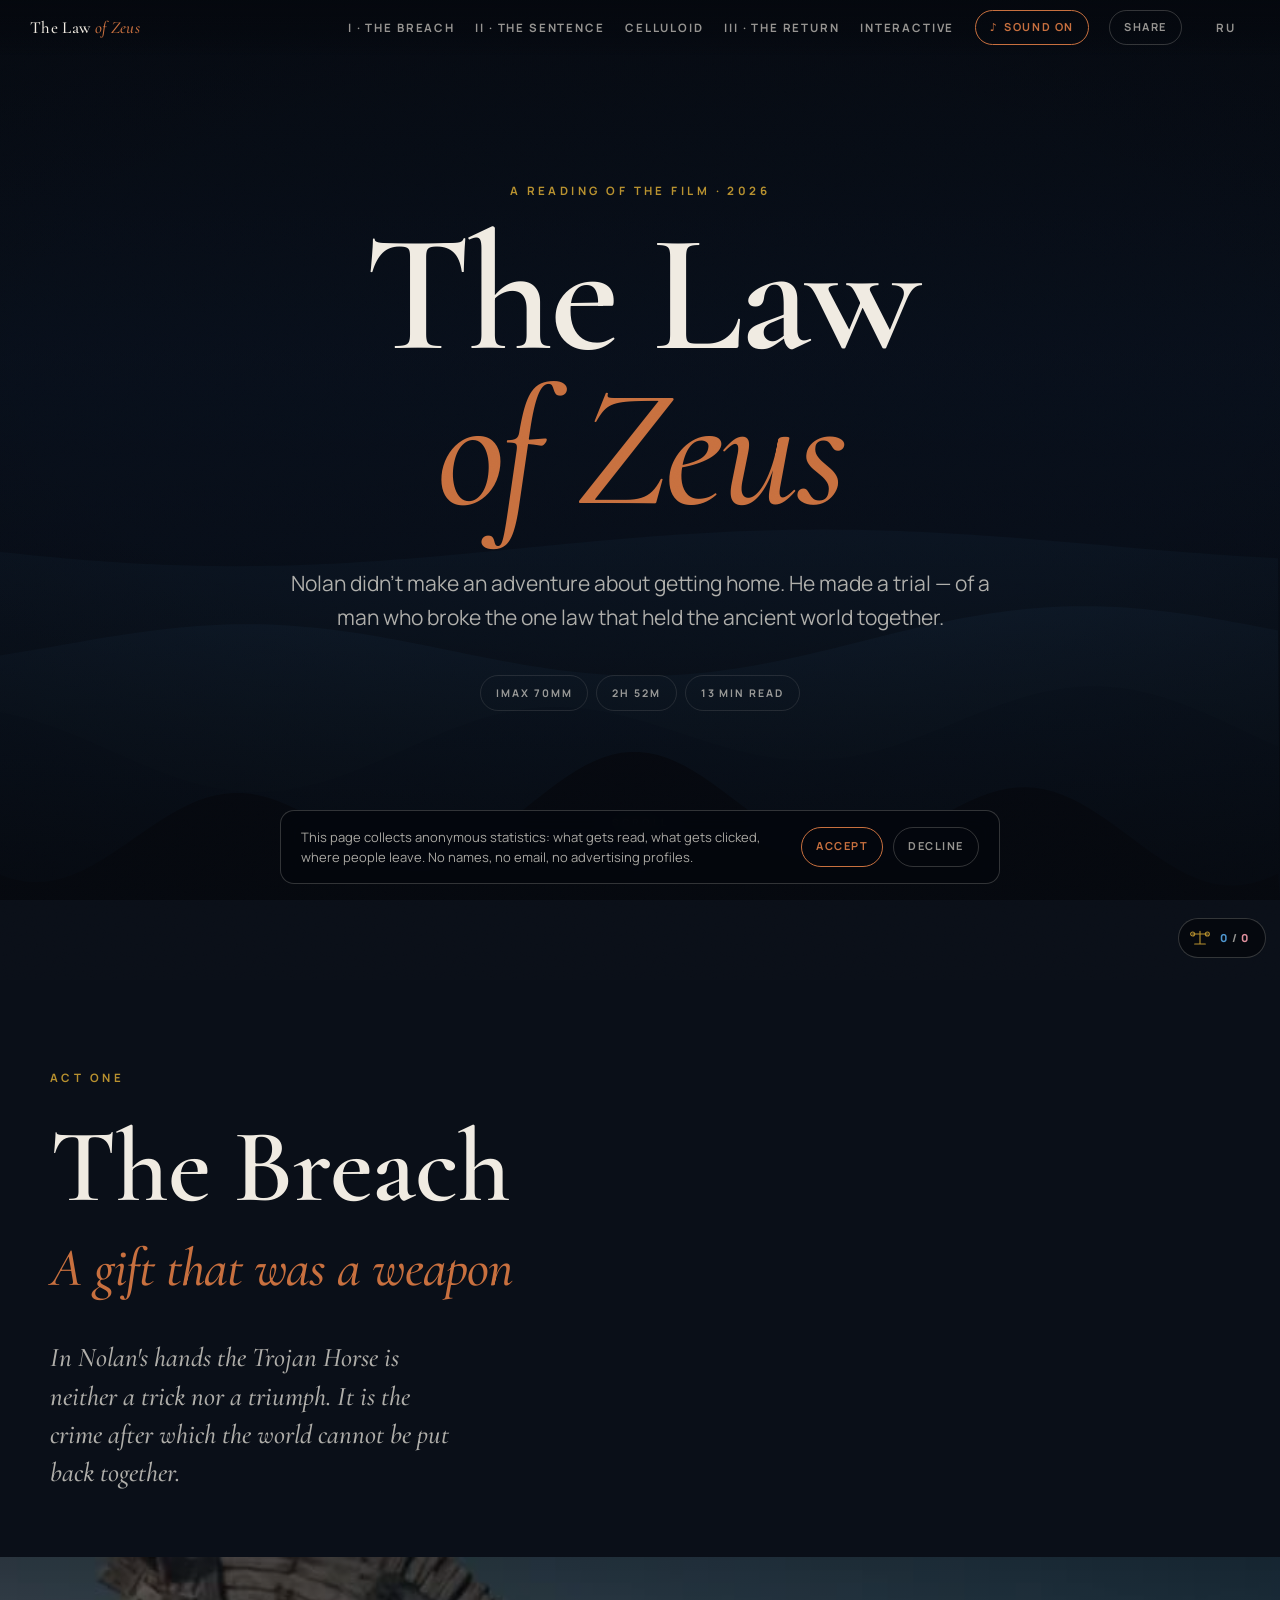
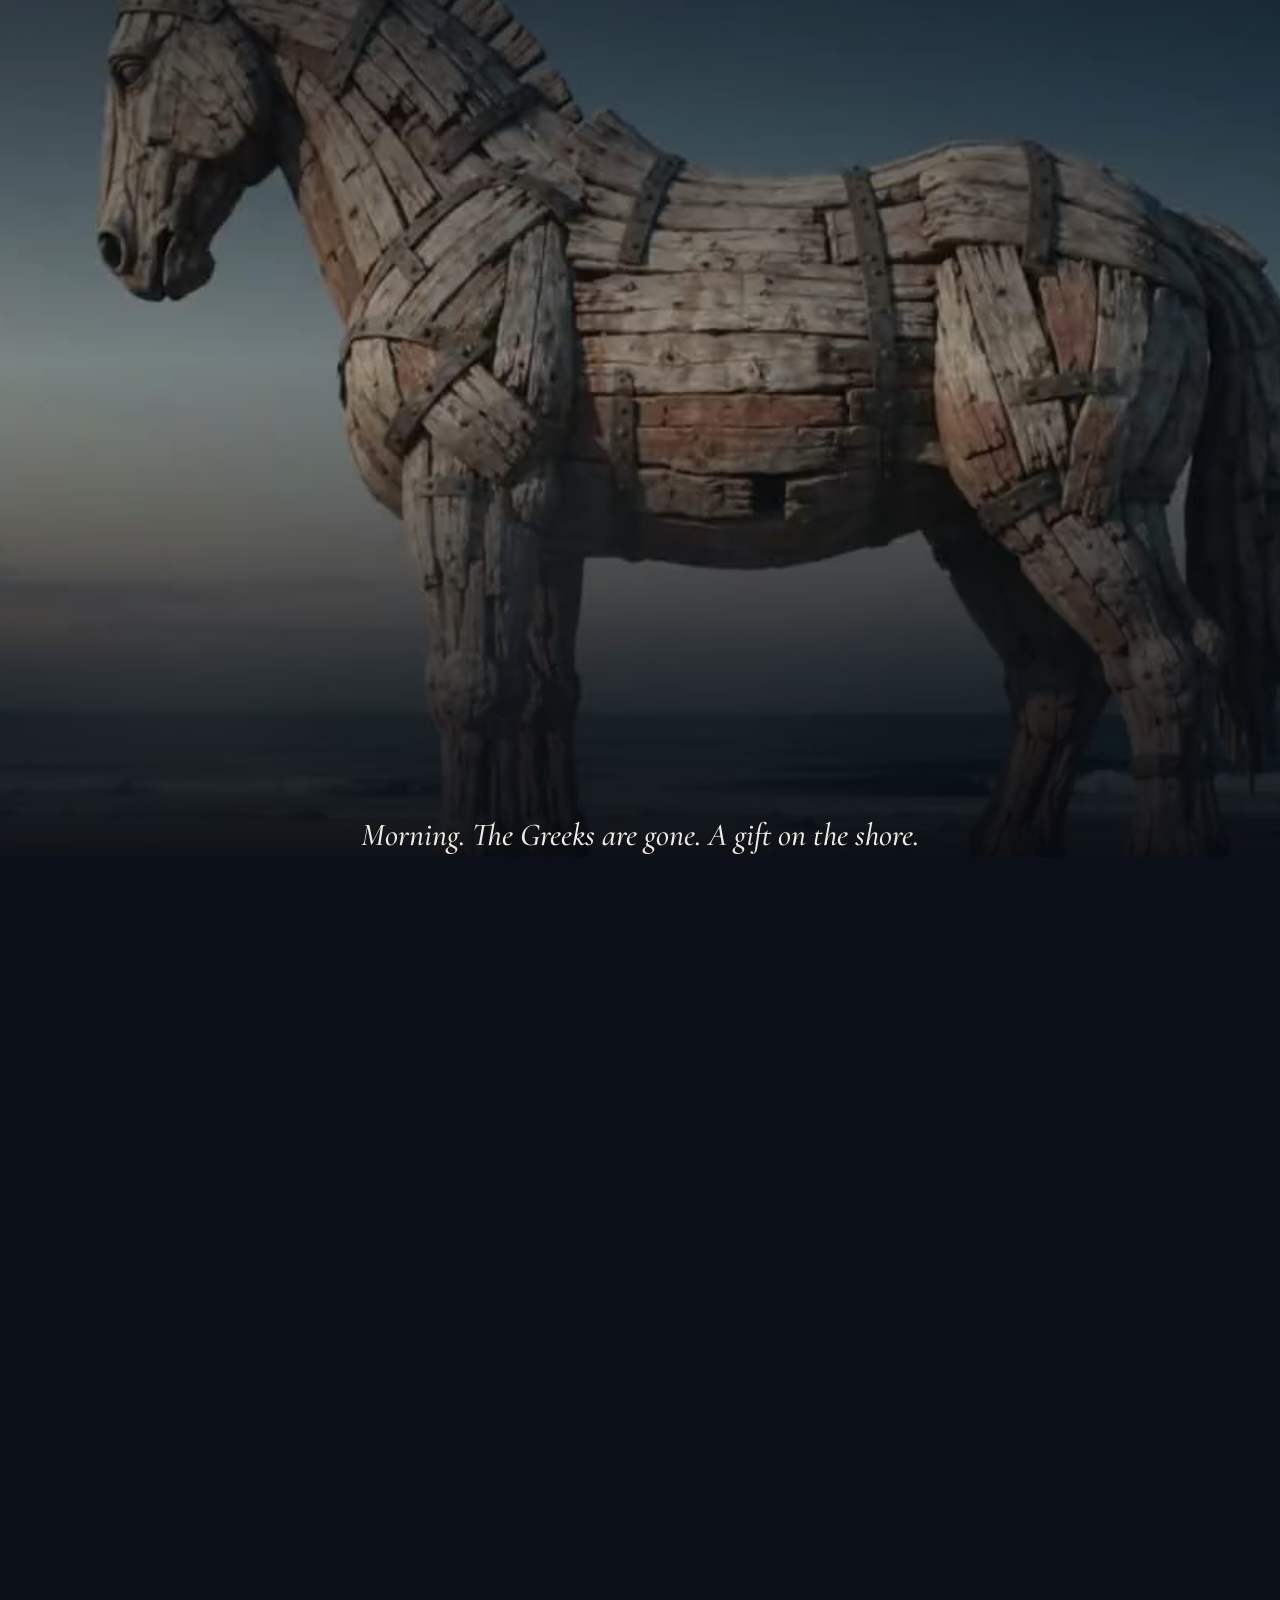
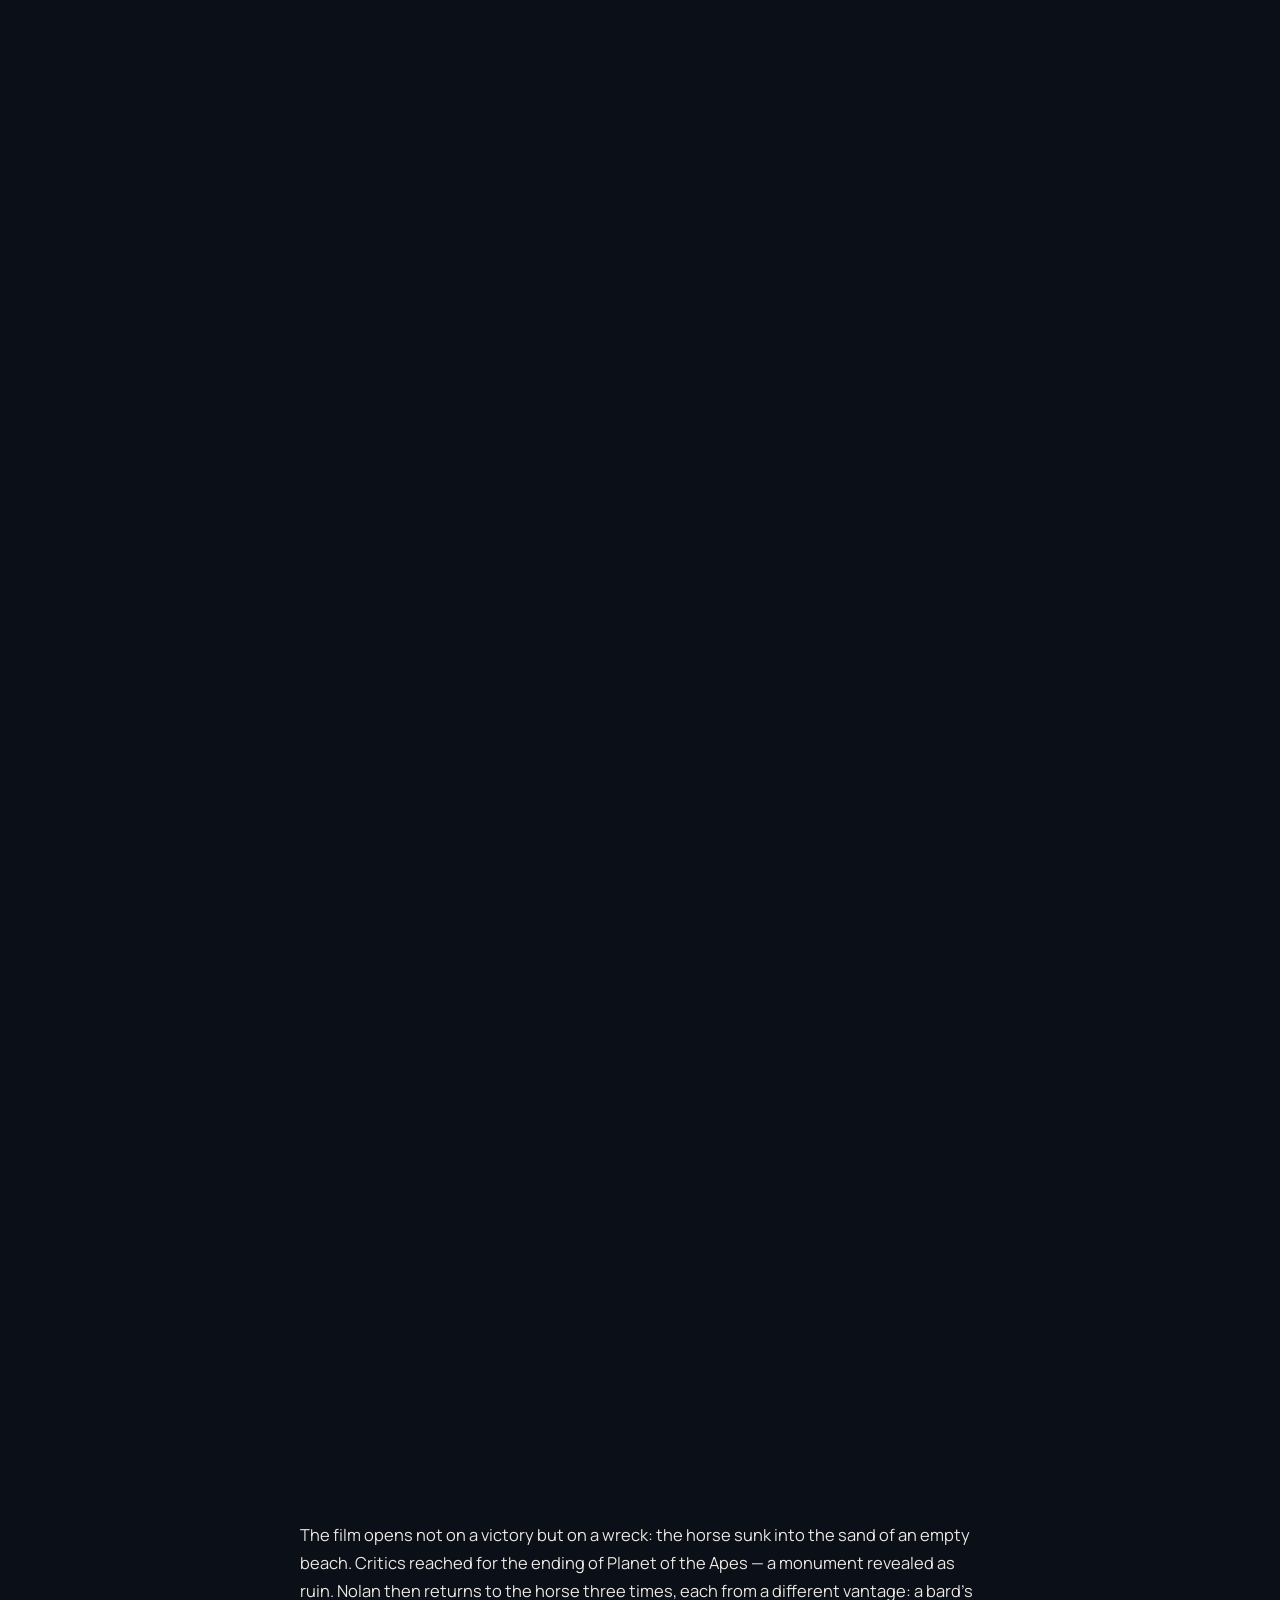
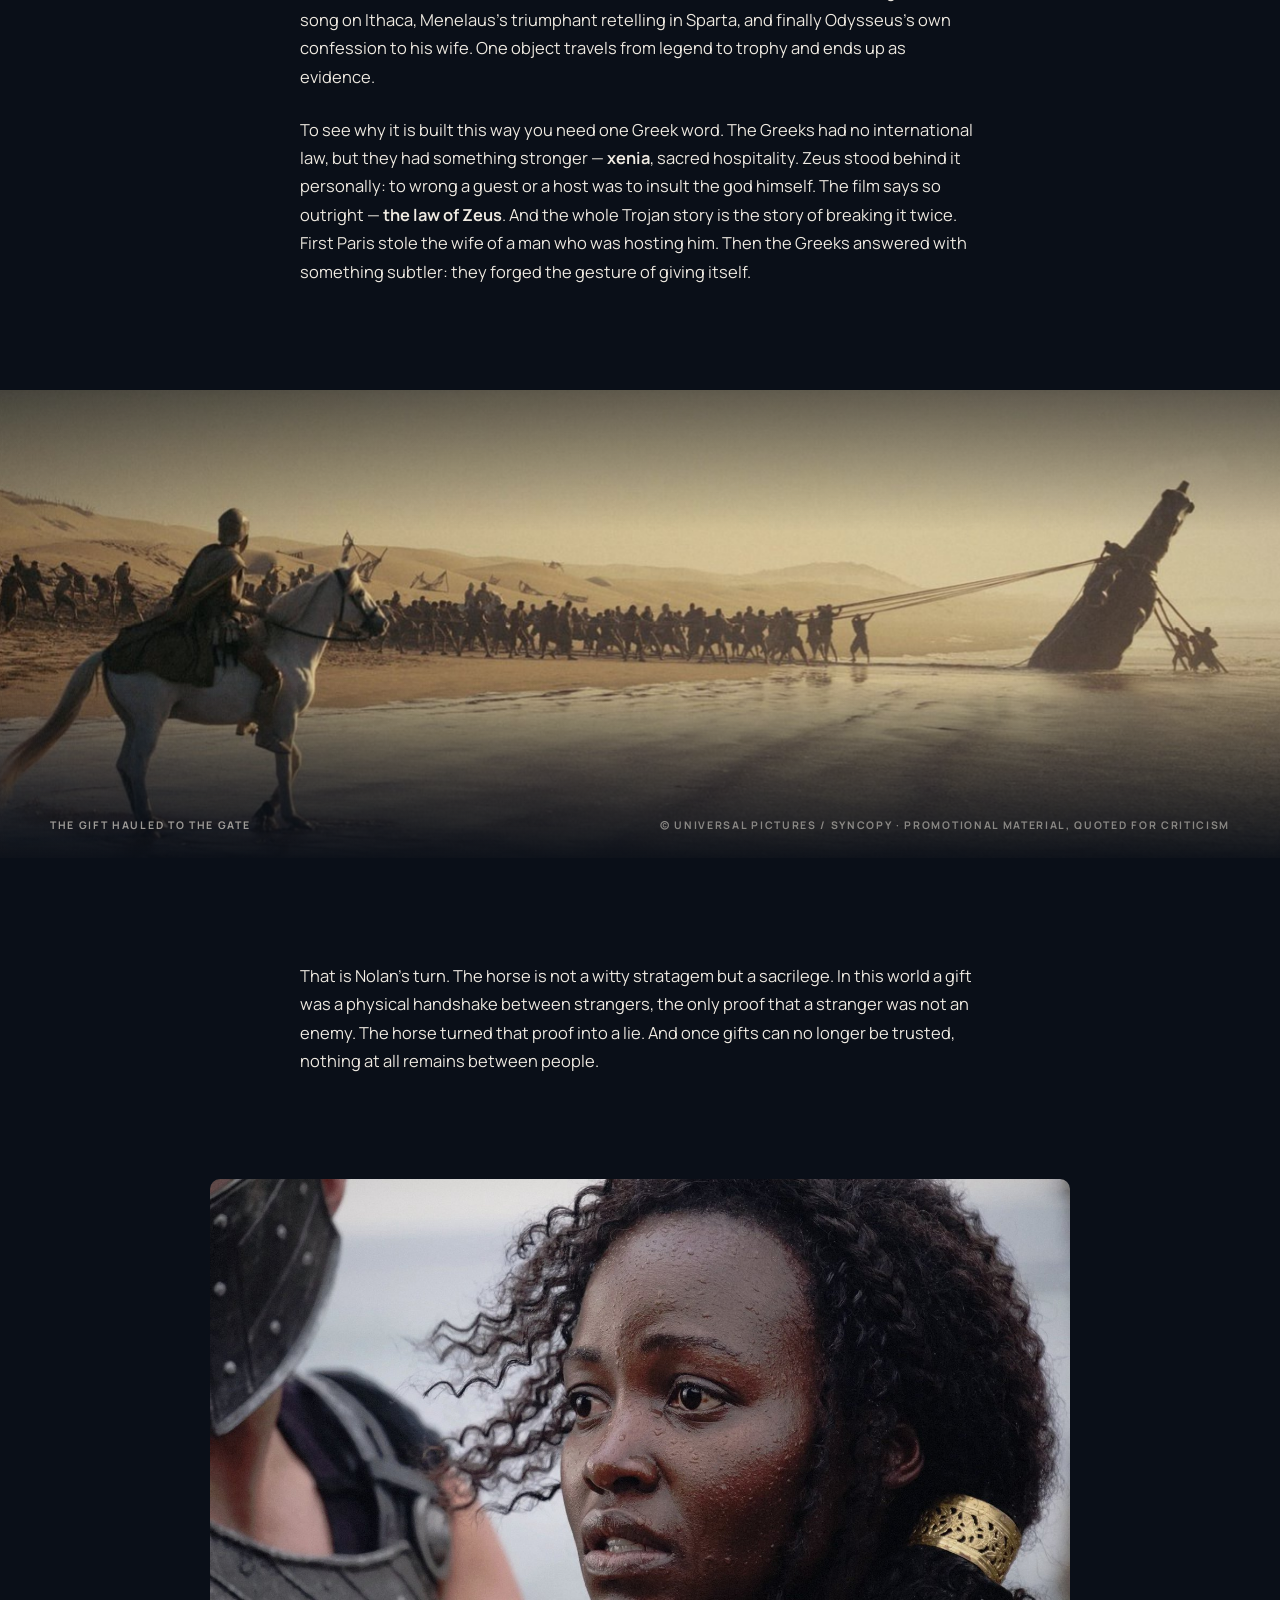
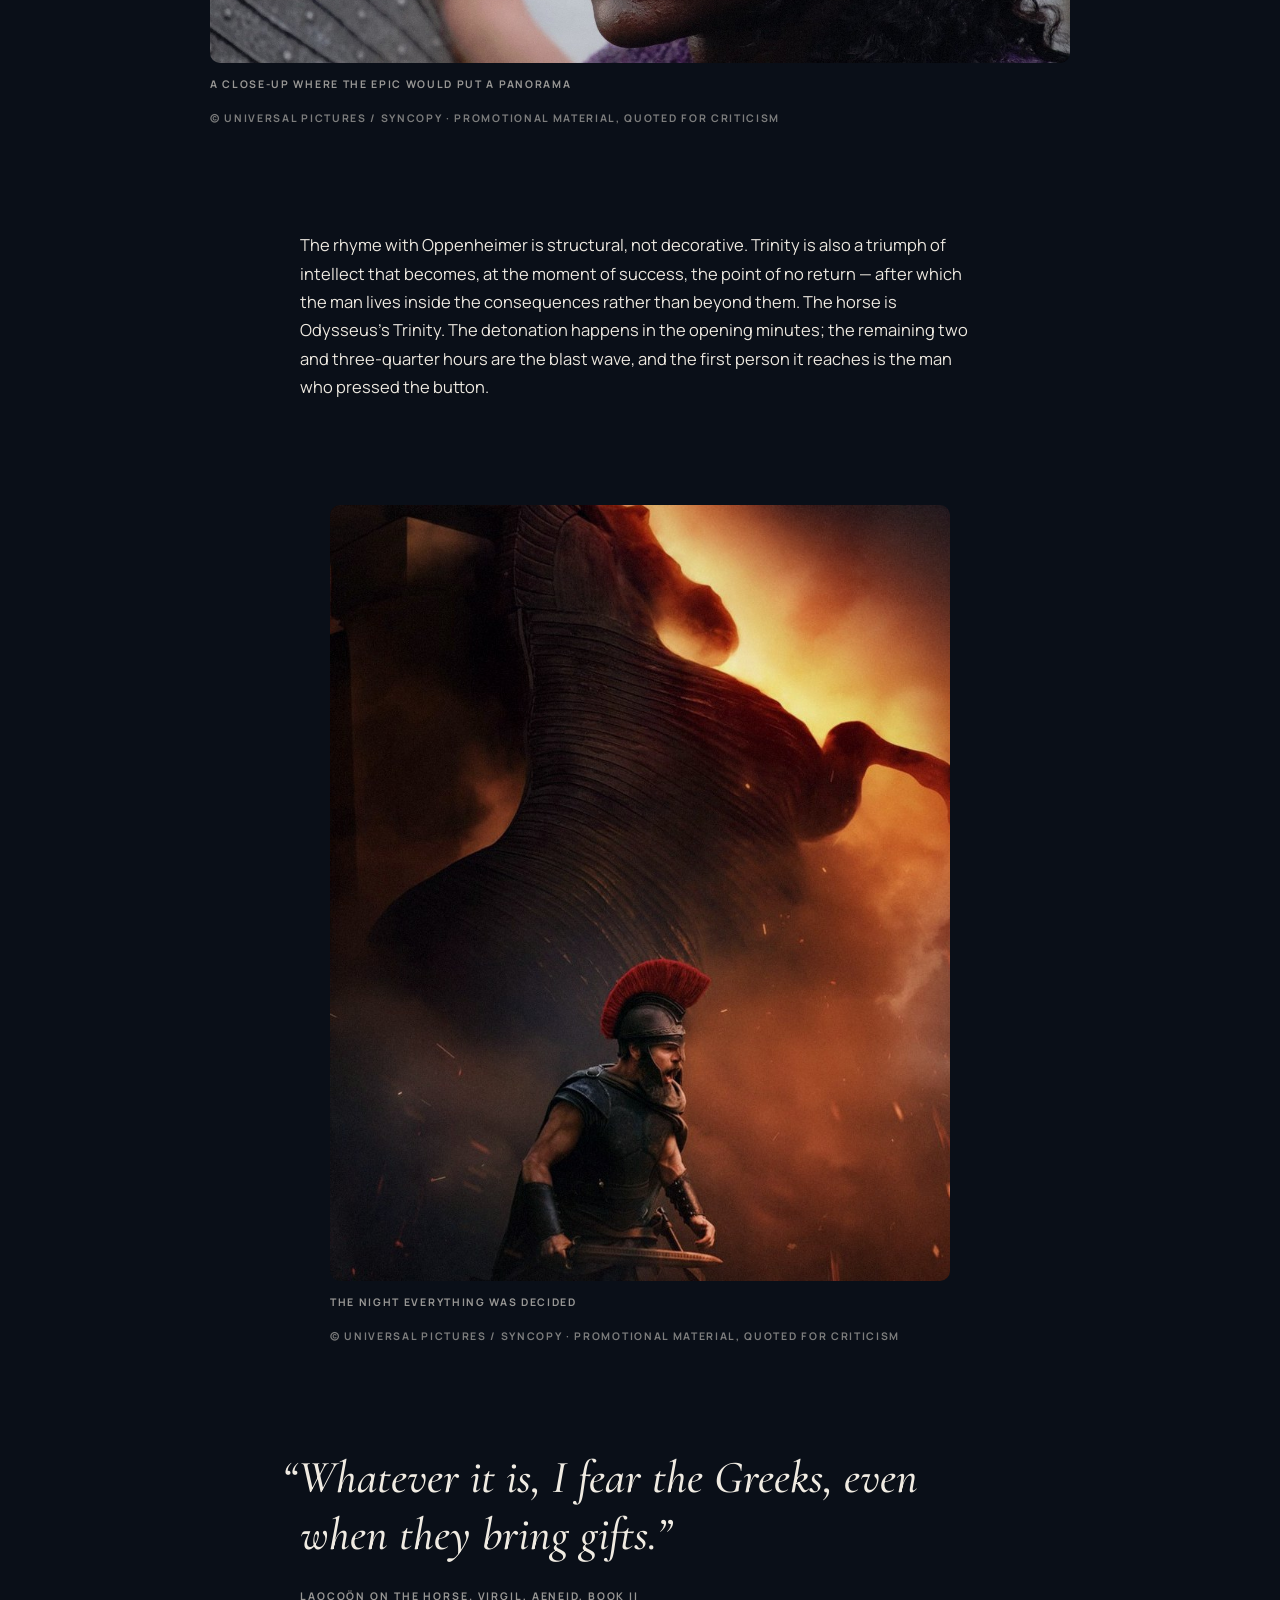
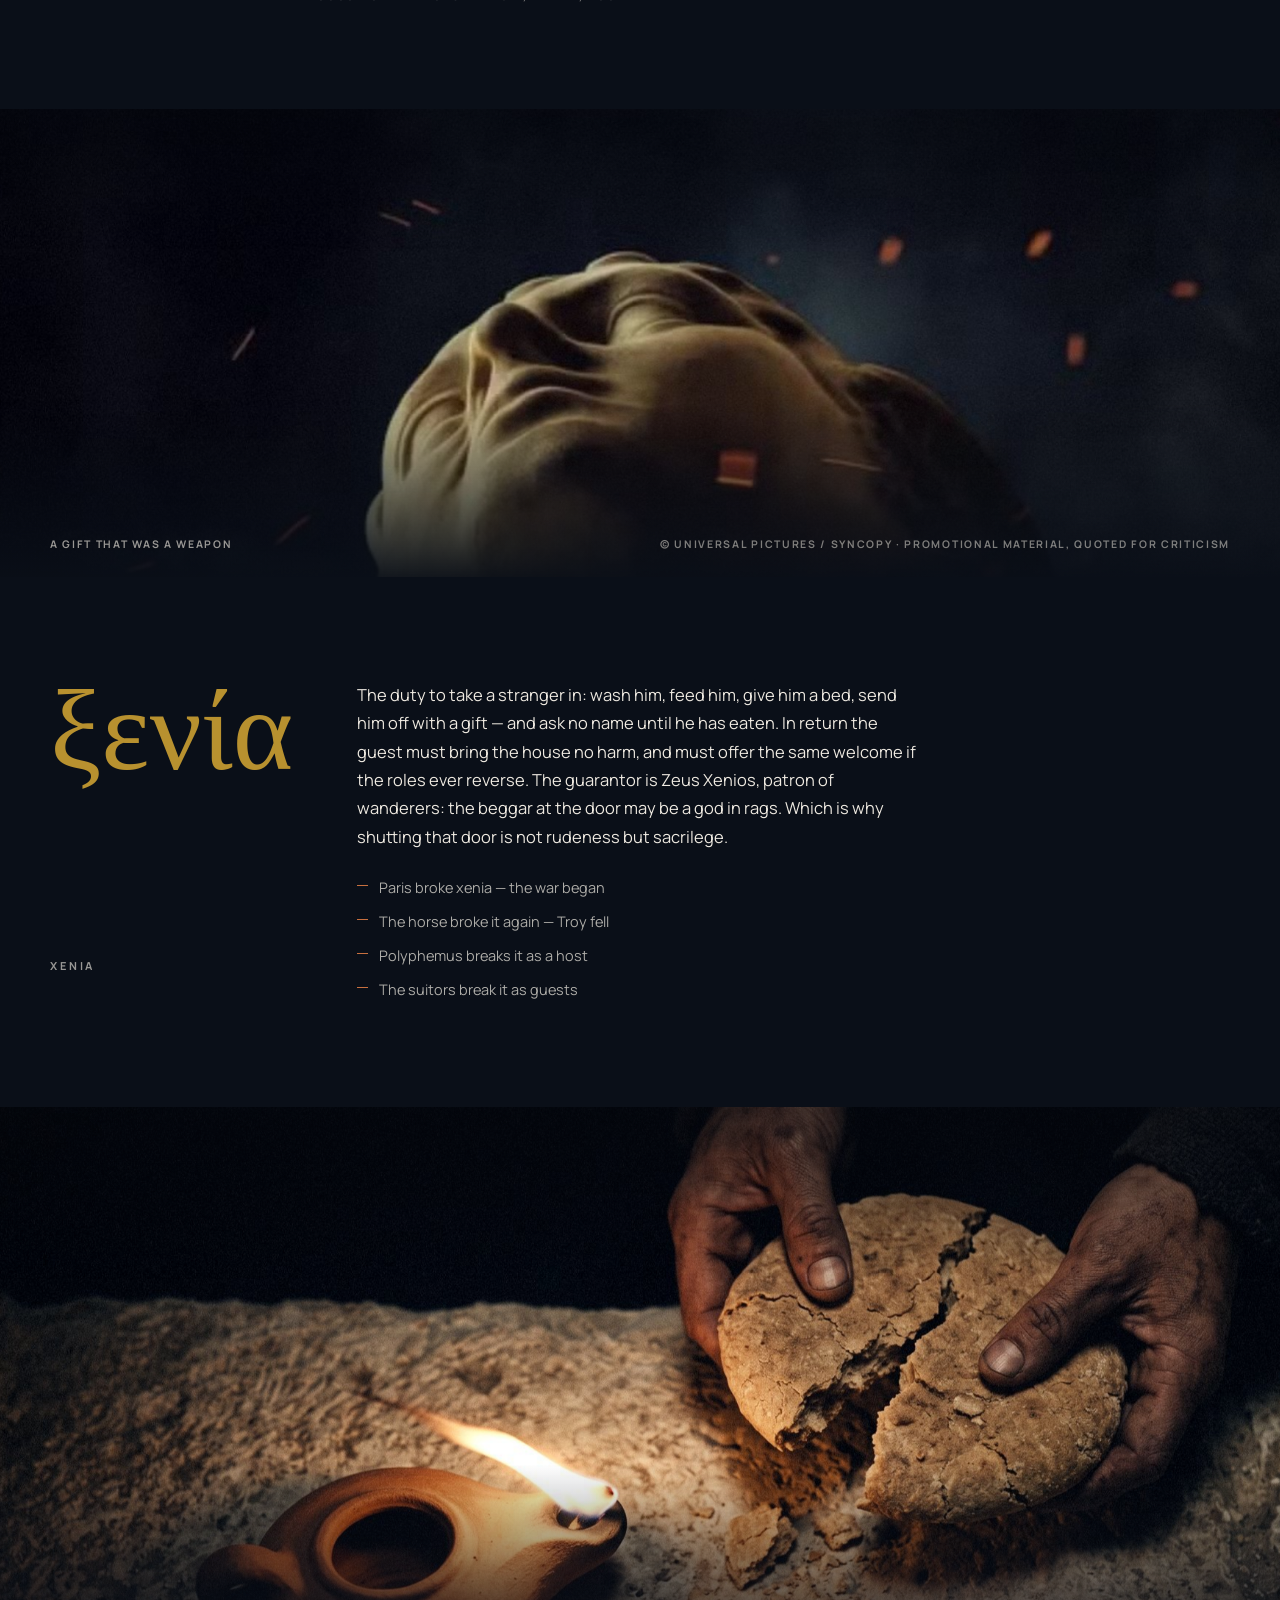
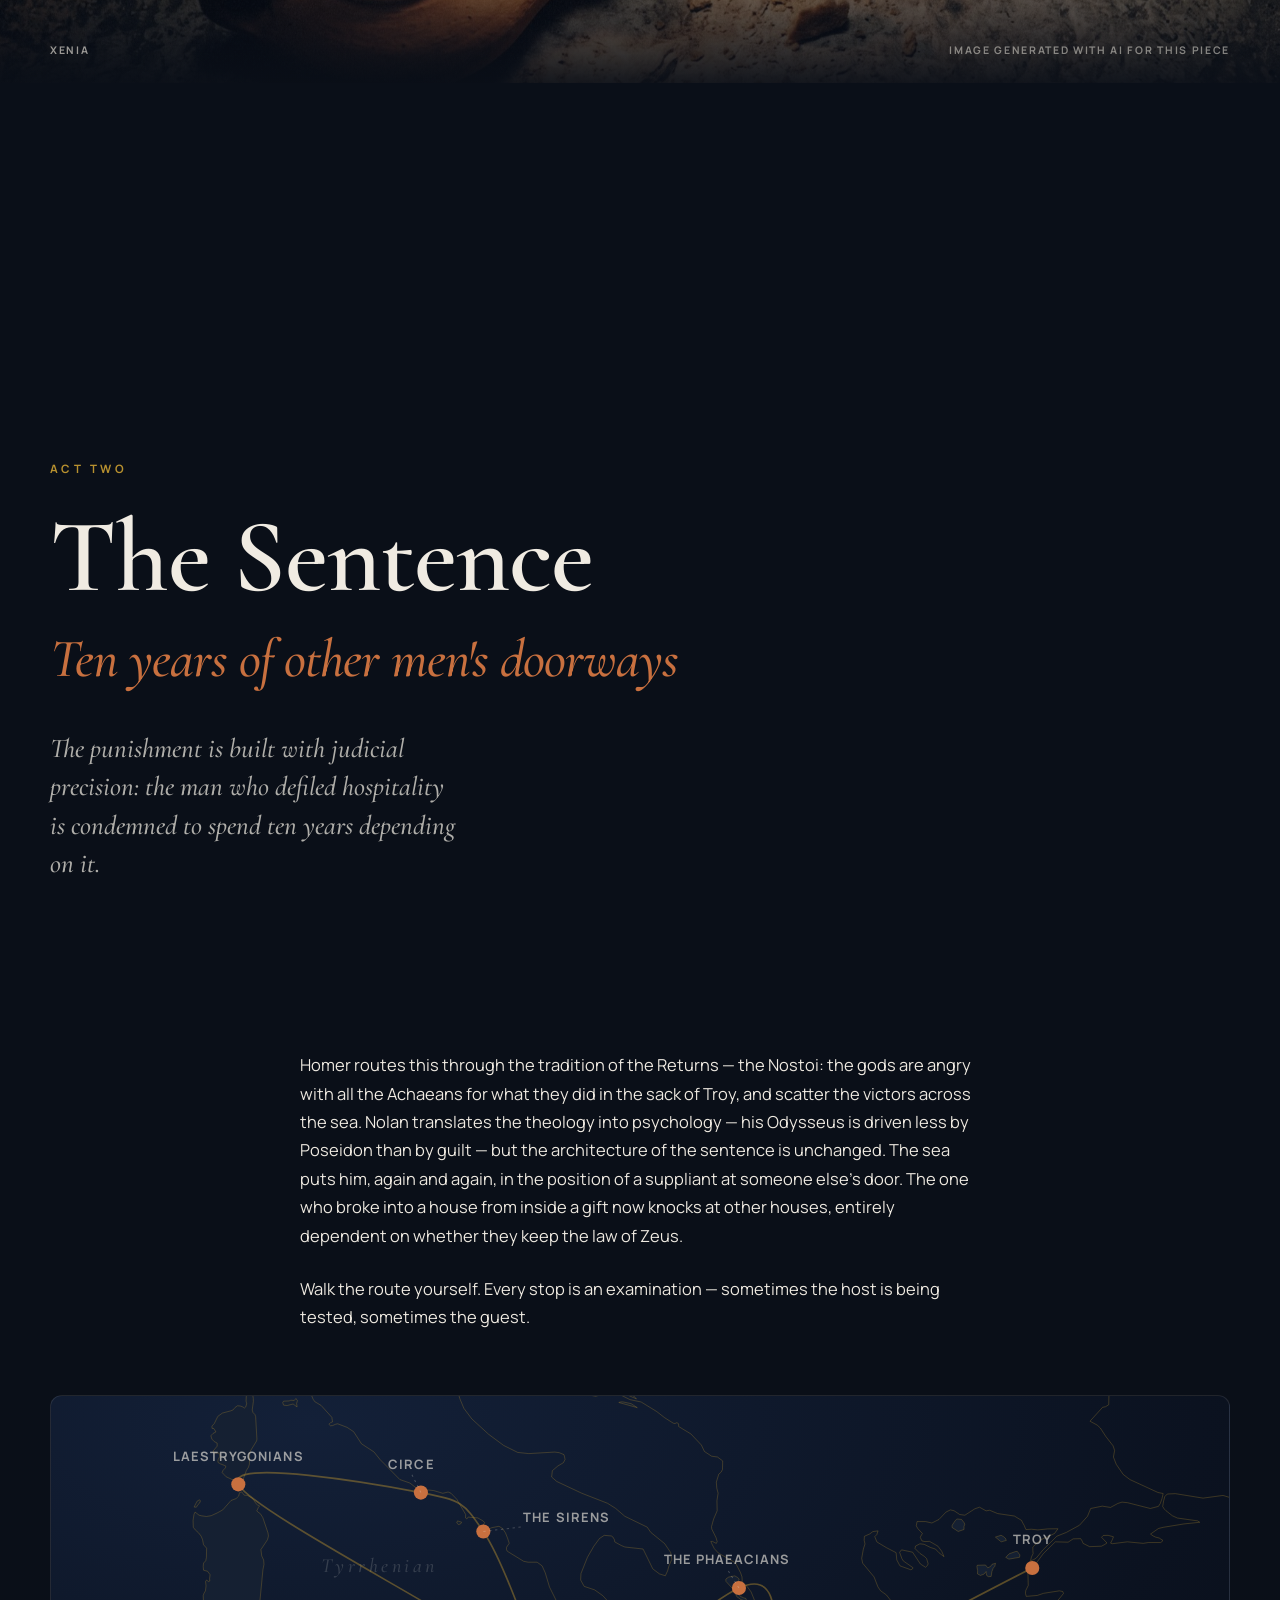
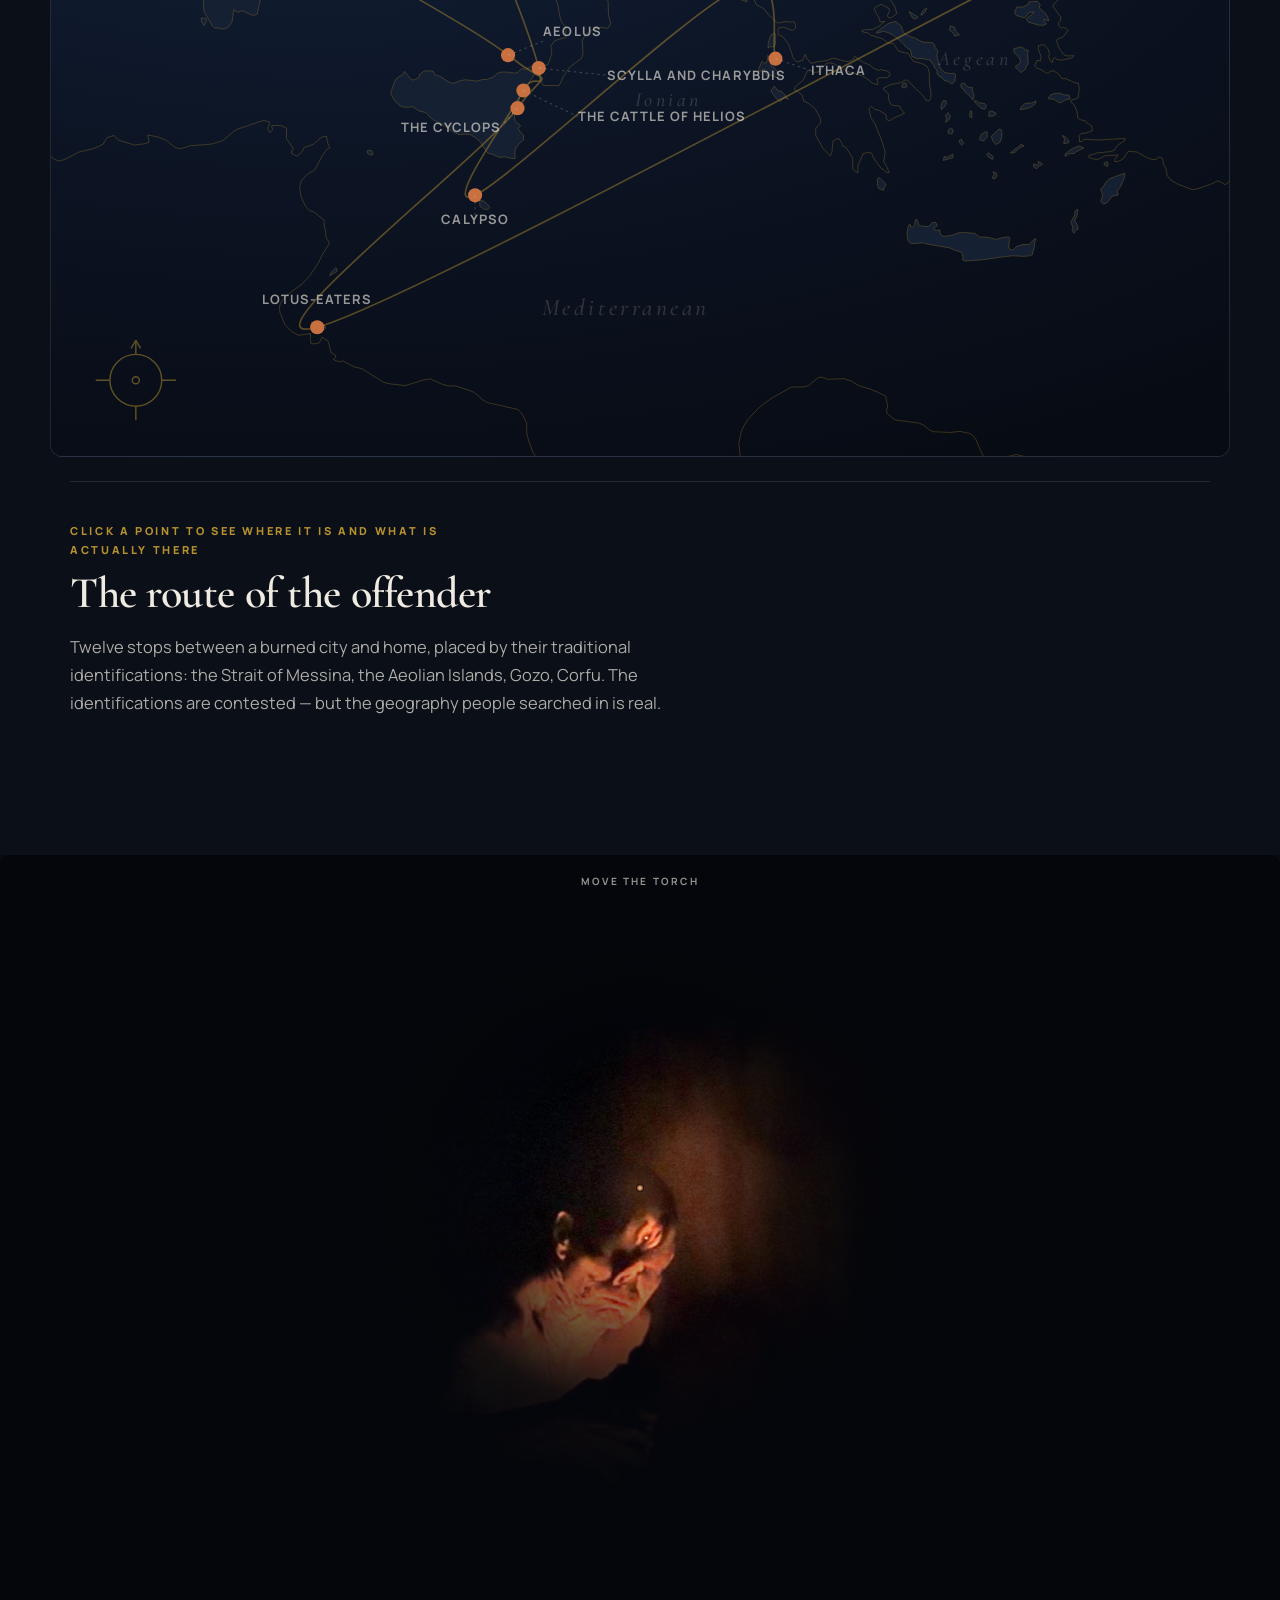
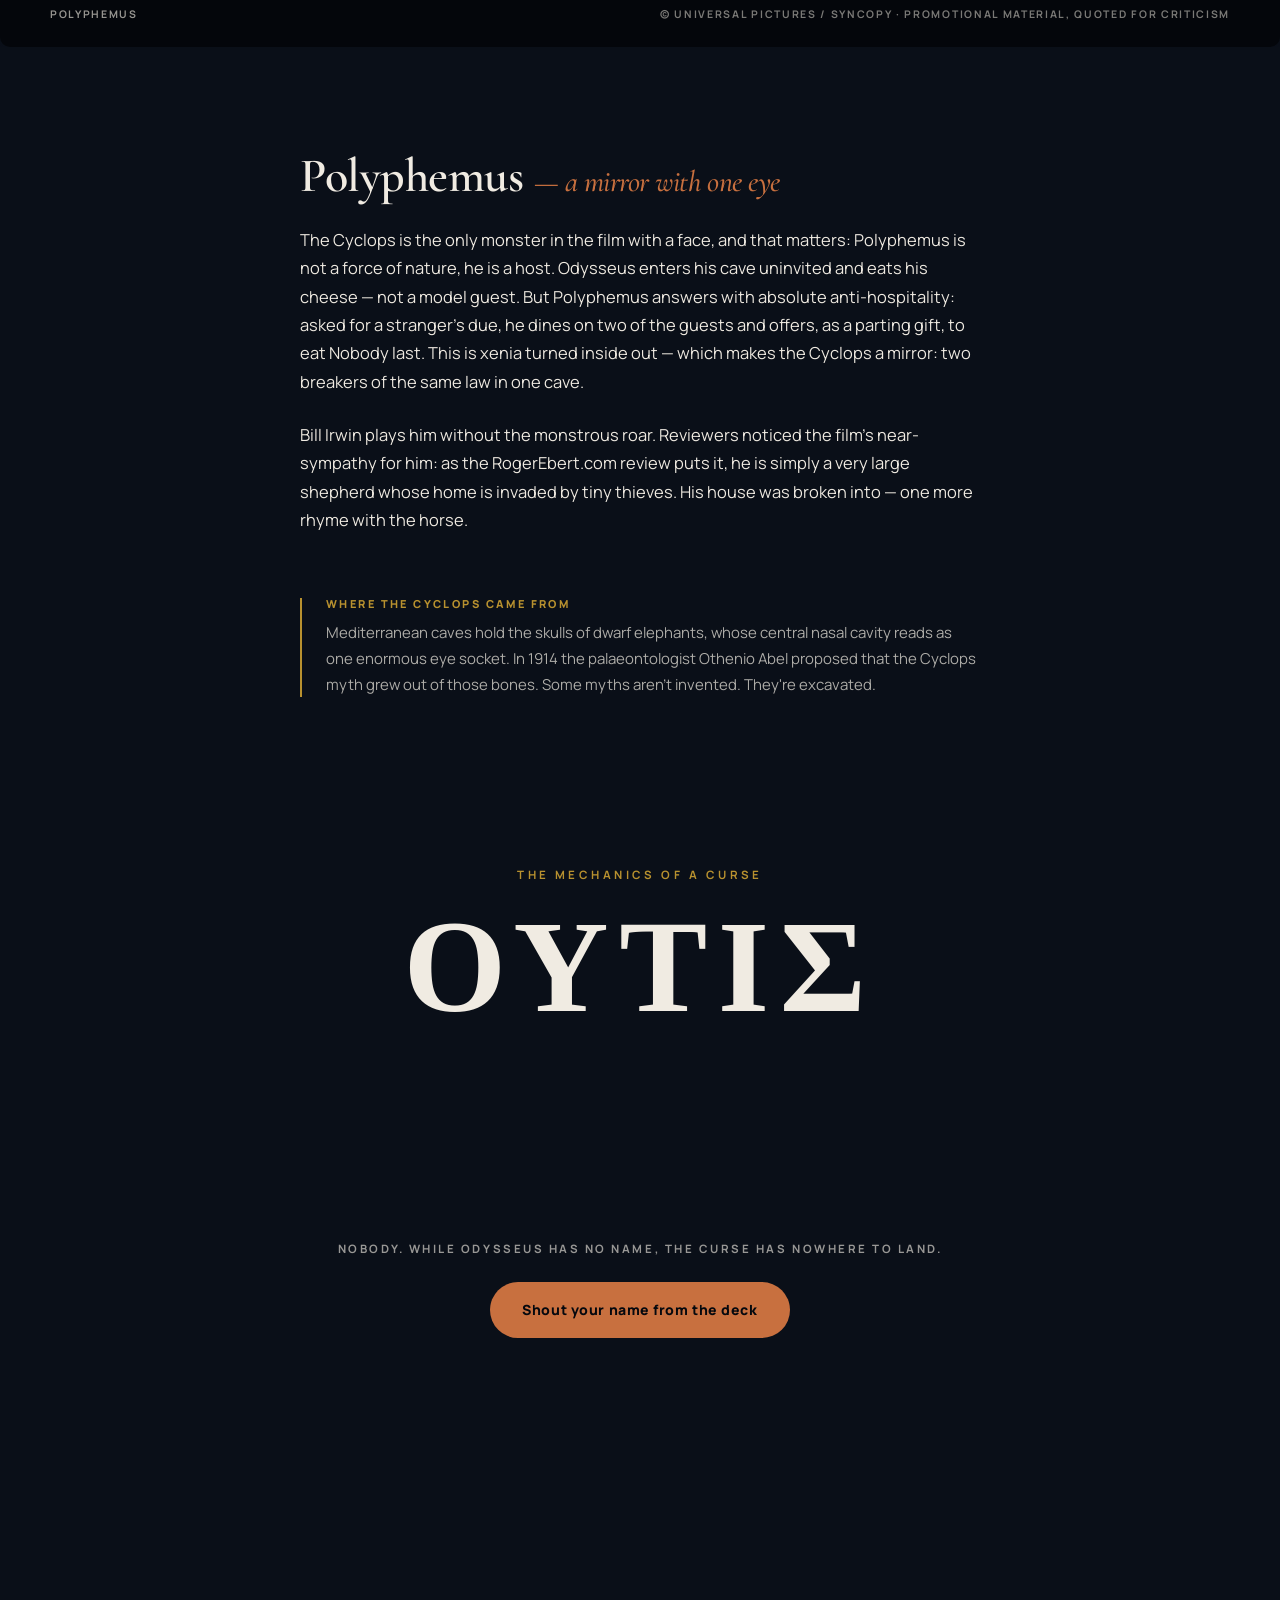
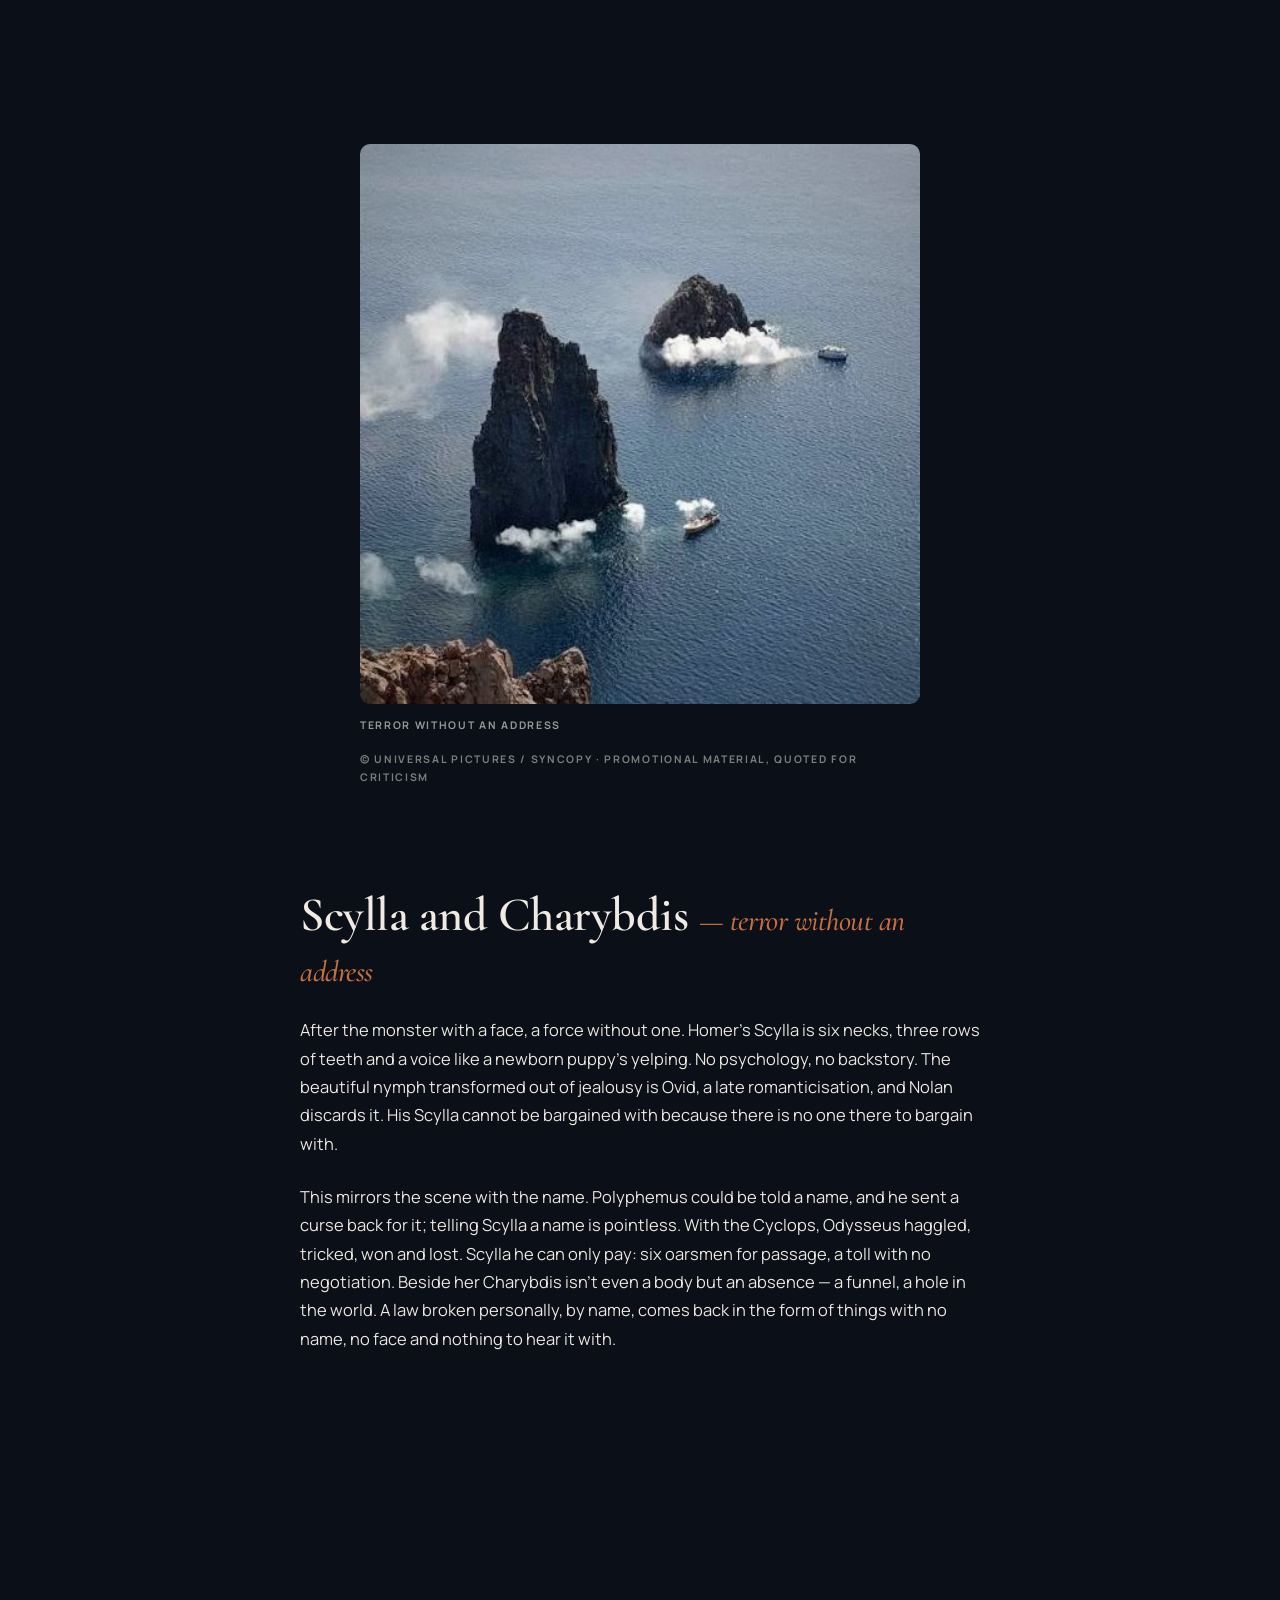
==== commit f4ab74e4: "EN: звук вкл по умолчанию, GA4 + согласие" ====
--- a/en/index.html
+++ b/en/index.html
@@ -388,6 +388,22 @@
 #boTip{position:fixed;z-index:80;pointer-events:none;opacity:0;transition:opacity .18s;max-width:260px;
   background:#04070d;border:1px solid var(--line-2);border-radius:10px;padding:12px 15px;font-size:12.5px;line-height:1.5;color:var(--paper-2)}
 #boTip b{color:var(--paper)}
+/* ============ БАННЕР СОГЛАСИЯ ============ */
+#consent{position:fixed;z-index:90;left:50%;transform:translateX(-50%) translateY(120%);
+  bottom:calc(var(--safe-b) + 16px);width:min(100% - 24px,720px);
+  display:flex;align-items:center;gap:var(--s3);flex-wrap:wrap;justify-content:space-between;
+  background:rgba(4,7,13,.94);border:1px solid var(--line-2);border-radius:14px;
+  padding:16px 20px;backdrop-filter:blur(10px);opacity:0;
+  transition:transform .45s var(--e),opacity .45s var(--e)}
+#consent.in{transform:translateX(-50%) translateY(0);opacity:1}
+#consent p{margin:0;font-size:13px;line-height:1.55;color:var(--paper-2);flex:1 1 300px}
+#consent .cn-btns{display:flex;gap:10px;flex:0 0 auto}
+#consent .chip{min-height:40px}
+#consent .chip#cnYes{color:var(--accent);border-color:var(--accent)}
+#consent .chip.mute{color:var(--paper-3)}
+@media(max-width:520px){#consent{padding:14px 16px;gap:12px}#consent p{font-size:12.5px}
+  #consent .cn-btns{width:100%}#consent .chip{flex:1;justify-content:center;min-height:44px}}
+
 /* примечание под строкой — тач-замена курсорной подсказки */
 .bo-note{grid-column:1 / -1;display:none;margin:6px 0 2px;padding:11px 13px;border-left:2px solid var(--accent);
   background:rgba(240,235,226,.045);border-radius:0 8px 8px 0;font-size:12.5px;line-height:1.55;color:var(--paper-2);text-align:left}
@@ -907,16 +923,83 @@
 
 <footer><div class="in"><p>An independent, non-commercial reading. Not affiliated with Universal Pictures or Syncopy. Images credited as AI-generated were made specifically for this piece; the rest belong to the rights holders and are credited in place. Quotations are limited to what critical analysis requires and are attributed to their sources.</p><p class="serif" style="font-size:15px;white-space:nowrap">ΞΕΝΙΑ · 2026</p></div></footer>
 <div id="boTip" role="tooltip"></div>
+<div id="consent" role="dialog" aria-live="polite" hidden>
+  <p>This page collects anonymous statistics: what gets read, what gets clicked, where people leave. No names, no email, no advertising profiles.</p>
+  <div class="cn-btns"><button class="chip" id="cnYes">Accept</button><button class="chip mute" id="cnNo">Decline</button></div>
+</div>
 <script>
 (function(){
 'use strict';
-var D = {"root": "../", "t": {"sound_on": "Sound on", "sound_off": "Sound off", "share": "Share", "share_done": "Link copied", "desc": "Xenia, the ancient law of hospitality, as the key to Nolan's Odyssey: why the horse is a crime, the wandering a sentence, and the slaughter a trial.", "choice_law_kept": "The law held", "choice_law_broken": "The law was broken", "x_step": "Threshold", "x_of": "of", "x_next": "Next", "x_verdict": "See the verdict", "x_again": "Start over", "x_score": "Result", "bo_budget": "Budget", "bo_gross": "Worldwide", "bo_live": "still running", "qz_stmt": "Statement", "qz_next": "Next", "qz_result": "Result", "qz_again": "Start over", "name_after_sub": "The curse now has an address.", "tl_m1": "Events in chronological order", "tl_m2": "As Homer tells it", "tl_m3": "As Nolan cuts it", "tl_read": "follow the line downward", "map_hint_touch": "Tap a point to see where it is and what is actually there", "tl_hint_touch": "Tap an event to see where it lands in each of the three orderings. The chart scrolls sideways."}, "map": [{"id": "troy", "x": 833, "y": 146, "lx": 0, "ly": -20, "name": "Troy", "role": "The breach", "desc": "The gift rolls through the gate. That night the Greeks cut down a sleeping city — shot as horror, not as triumph.", "place": "Hisarlik, north-west Turkey", "fact": "Heinrich Schliemann excavated the mound in the 1870s and found nine cities stacked one on another. Which layer is Homer’s Troy is still disputed.", "c1": "Hide inside the horse", "c2": "Say it: even war has a limit", "o1k": "bad", "o1": "The city burns. This is where reviewers place the line: we violated all that's ever sacred between people. The sentence is signed; only its length is still unknown.", "o2k": "ok", "o2": "No one in the film says it. Weil explained why: force turns victim and victor alike into things."}, {"id": "lotus", "x": 226, "y": 451, "lx": 0, "ly": -20, "name": "Lotus-eaters", "role": "Hospitality as trap", "desc": "The hosts are flawlessly kind: they offer lotus. Whoever eats forgets home. Xenia without memory stops being xenia.", "place": "Djerba, Tunisia", "fact": "The identification goes back to Herodotus, who wrote that the lotus fruit was as sweet as a date. The usual candidate is the jujube, Ziziphus lotus, which still grows on the island.", "c1": "Taste the lotus", "c2": "Drag your men back to the ship", "o1k": "bad", "o1": "You stay on this shore forever — fed, content and nobody. Forgetting here isn't mercy, it's dissolution.", "o2k": "ok", "o2": "What Odysseus actually does: the weeping crew is tied to the benches. Sometimes a man is brought home against his will."}, {"id": "cyclops", "x": 396, "y": 265, "lx": -14, "ly": 20, "name": "The Cyclops", "role": "The host's exam — and the host fails it", "desc": "Asked for a stranger's due, Polyphemus dines on two guests. Odysseus blinds him and calls himself Nobody. All that's left is to leave quietly.", "place": "Aci Trezza, Sicily", "fact": "Basalt stacks rise from the water offshore — the Faraglioni dei Ciclopi, said to be the rocks the blinded Polyphemus hurled after the ship. Etna’s slopes begin a few kilometres inland; the summit is about twenty-five.", "c1": "Leave as Nobody", "c2": "Shout your name from the deck", "o1k": "ok", "o1": "The curse has nowhere to land. But this is not the choice the hero makes.", "o2k": "bad", "o2": "The name goes to Poseidon with a request attached: let him come home late, broken, alone — and find trouble in his house."}, {"id": "aeolus", "x": 388, "y": 220, "lx": 30, "ly": -16, "name": "Aeolus", "role": "The perfect gift", "desc": "The lord of winds hosts him properly and hands over a parting gift: a bag holding every contrary wind. Ithaca is already in sight.", "place": "The Aeolian Islands", "fact": "They carry his name: antiquity put the island of Aeolus here. The archipelago is volcanic, and the bag of winds may well have grown out of its squalls.", "c1": "Trust the crew", "c2": "Stay awake and guard the bag", "o1k": "bad", "o1": "They open it — there must be gold — and the storm throws the ships back. A gift opened out of greed is a small Trojan horse.", "o2k": "ok", "o2": "He did exactly that, and fell asleep within sight of home. The body is weaker than the will; the law accounts for it."}, {"id": "laestry", "x": 159, "y": 75, "lx": 0, "ly": -20, "name": "Laestrygonians", "role": "Total anti-xenia", "desc": "The scouts are invited into the palace and eaten. The harbour turns out to be a trap: giants smash the ships with boulders.", "place": "Bonifacio, Corsica", "fact": "A narrow inlet between sheer limestone cliffs. Homer’s description of the harbour matches it almost word for word: a slit for an entrance, walls overhead.", "c1": "Moor in the sheltered bay", "c2": "Keep your ship outside", "o1k": "bad", "o1": "One ship of twelve gets out. The heaviest losses of the whole voyage, at the place with the warmest welcome.", "o2k": "ok", "o2": "His ship alone stayed outside. After the Cyclops he knows what a mouth shaped like a door looks like."}, {"id": "circe", "x": 314, "y": 82, "lx": -8, "ly": -20, "name": "Circe", "role": "Hospitality as transformation", "desc": "The hostess feeds her guests and turns them into pigs — bad xenia made literal. Then a year of honest hospitality.", "place": "Monte Circeo, Italy", "fact": "A headland south of Rome that reads as an island from the sea: the low marshy strip in front of it disappears at a distance. Hence \"Circe’s island\".", "c1": "Feast for a year", "c2": "Remember Ithaca", "o1k": "ok", "o1": "The year is a legitimate rest, and she sends him off with directions. A good host lets you go — that's what separates her from a trap.", "o2k": "ok", "o2": "It was the crew who had to do the reminding, not the hero. Comfort is the softest prison on this route."}, {"id": "sirens", "x": 367, "y": 115, "lx": 34, "ly": -8, "name": "The Sirens", "role": "A test by knowledge", "desc": "Homer's Sirens seduce with knowledge, not bodies: they promise to sing of everything, the war at Troy included. For a man carrying that guilt it's worse than beauty.", "place": "Li Galli, near Positano", "fact": "Three islets antiquity assigned to the Sirens. In the twentieth century the dancer Léonide Massine bought them, and later Rudolf Nureyev.", "c1": "Tie yourself to the mast", "c2": "Fill your ears with wax", "o1k": "ok", "o1": "To hear it and be unable to move. Which is close to how cinema itself works: a bound audience being sung its own guilt.", "o2k": "ok", "o2": "The crew survives deaf. Also a strategy — but then there was no point sailing past them."}, {"id": "scylla", "x": 414, "y": 231, "lx": 58, "ly": 10, "name": "Scylla and Charybdis", "role": "A toll with no negotiation", "desc": "The Cyclops could be bargained with: he had a face and a name. Scylla has six blank necks; Charybdis is nothing but a throat.", "place": "The Strait of Messina", "fact": "Charybdis is not invented: tidal currents of two seas collide in the narrows and throw real whirlpools. Locally they are called garofali.", "c1": "Keep to Scylla: lose six", "c2": "Keep to Charybdis: all or nothing", "o1k": "ok", "o1": "A guaranteed price instead of a lottery. Six oarsmen, a bill the captain pays in silence. The adult decision — and no easier to sleep on.", "o2k": "bad", "o2": "The funnel doesn't haggle — it takes the whole ship. Later, clinging to a mast, he meets her anyway, and survives alone."}, {"id": "helios", "x": 401, "y": 250, "lx": 46, "ly": 26, "name": "The cattle of Helios", "role": "The crew's final exam", "desc": "A forbidden island, a sacred herd. A storm pins the ship for a month and the food runs out. The men wait for the captain to sleep.", "place": "Thrinakia — identified with Sicily", "fact": "Sicily’s old name, Trinacria, means \"three-pointed\", and the flag still carries the emblem: three legs radiating from a centre. Ancient readers took Homer’s Thrinakia for the same island.", "c1": "Starve, but don't touch them", "c2": "Slaughter them: the gods will forgive", "o1k": "ok", "o1": "The only way through — and nobody but Odysseus held out.", "o2k": "bad", "o2": "Zeus answers with lightning: the ship in splinters, the crew on the seabed. The sacred stays sacred even when you're starving."}, {"id": "calypso", "x": 360, "y": 339, "lx": 0, "ly": 24, "name": "Calypso", "role": "Hospitality as captivity", "desc": "Seven of the ten years. The goddess offers immortality: perfect conditions and no way out.", "place": "Gozo, Malta", "fact": "A cave above Ramla Bay is shown as Calypso’s. The identification is ancient — Callimachus already linked Gozo to Ogygia — and Ogygia is still used as the island’s poetic name.", "c1": "Stay: eternity and peace", "c2": "Leave: a raft, the sea, a mortal wife", "o1k": "bad", "o1": "Eternity on someone else's island is the lotus for one. Homer is precise: nights with the goddess, days on the shore, staring at water.", "o2k": "ok", "o2": "The choice that defines the whole work: a mortal life at home over immortality as a guest. Zeus sends Hermes to order her to let him go — the law outranks the goddess."}, {"id": "phaeacia", "x": 584, "y": 163, "lx": -10, "ly": -20, "name": "The Phaeacians", "role": "Xenia at its best", "desc": "A naked stranger is washed, clothed, seated at the table — and not asked his name until he's ready. His story at that court fills four of the poem's twenty-four books — and nearly all the famous ones.", "place": "Corfu", "fact": "In Paleokastritsa they point out a rock said to be the Phaeacian ship: Poseidon, enraged, turned to stone the vessel that carried Odysseus home.", "c1": "Give your name at once", "c2": "Wait until they ask", "o1k": "ok", "o1": "Honest, but not how it's done here: table first, name after. The bard sings of Troy, the guest weeps, and only then does the king ask who he is.", "o2k": "ok", "o2": "Which is what happens. A properly received guest becomes the storyteller; they sail him home asleep and take no payment."}, {"id": "ithaca", "x": 615, "y": 223, "lx": 30, "ly": 14, "name": "Ithaca", "role": "The mirror breach", "desc": "A house where the law is inverted again: guests eat the estate and court the lady of the house. Odysseus walks in as a beggar.", "place": "Ithaca, the Ionian Islands", "fact": "The matching name does not settle it: some scholars place Homer’s Ithaca on neighbouring Cephalonia, and Homer’s description only half fits either.", "c1": "Reveal yourself now", "c2": "Enter as Nobody — again", "o1k": "bad", "o1": "Against a hundred armed men that's suicide. Order isn't restored by a gesture but by procedure — a bow only the owner can string.", "o2k": "ok", "o2": "The symmetry closes: he began as Nobody in a cave and ends as Nobody at his own hearth. Only by crossing the house as a stranger does he see who kept the law: a wife, a son, a swineherd and an old dog."}], "xenia": [{"q": "Night, storm. A stranger knocks — soaked, empty-handed, giving no name.", "o": [{"s": 2, "t": "Let him in, seat him by the fire, feed him. Questions later.", "e": "Canonical. Even Eumaeus the swineherd does this — and his guest turns out to be a king. Or a god: the whole system rests on that."}, {"s": 1, "t": "Ask through the door who he is first.", "e": "Humanly sensible, legally a failure: questions before the meal insult the guest."}, {"s": 0, "t": "Don't open. These are unsettled times.", "e": "Precisely the Cyclops's reasoning — and the poem shows where it leaves the owner of the cave."}]}, {"q": "Your guest is into his seventh year. It's time he went home, but you like having him. You are Calypso.", "o": [{"s": 2, "t": "Help him build a raft, provision it, teach him the stars.", "e": "Which is how it ends: Zeus sends Hermes to remind her that holding a guest is a breach."}, {"s": 0, "t": "Keep him. Offer immortality.", "e": "Hospitality without the right to leave is captivity with a good view."}, {"s": 1, "t": "Let him go, but sulk and offer nothing.", "e": "Half the job. Xenia isn't 'not obstructing' — it's outfitting the journey. The parting gift is part of the law."}]}, {"q": "A recent enemy sends a magnificent gift — so generous it's uncomfortable.", "o": [{"s": 1, "t": "Accept with honour: refusing a gift is an insult.", "e": "Formally impeccable. One horse was accepted with honour too — ask the Trojans how that went."}, {"s": 2, "t": "Accept it, but look inside first.", "e": "The wisdom of a survivor. Trust underwrites xenia, but after Troy you read the law carefully."}, {"s": 0, "t": "Refuse it publicly and mock it.", "e": "Now you're the offender: a refused gift is a slap. Ten-year wars have grown from those."}]}, {"q": "You're a guest in a poor house. Your host shares his last bread and gives you his only bed.", "o": [{"s": 2, "t": "Accept gratefully and remember the debt.", "e": "The heart of xenia is reciprocity deferred. Eumaeus shares bread with a beggar and ends up at a king's table."}, {"s": 0, "t": "Refuse: it's wrong to eat a poor man's food.", "e": "Noble-looking, insulting in substance: refusal humiliates the giver. Letting the poor give is generosity too."}, {"s": 0, "t": "Eat, sleep, leave without a word.", "e": "That's how the suitors behave. Their story ends with an arrow through the throat."}]}, {"q": "Guests have lived in your house for years, eating your herds, draining your cellar and courting your wife.", "o": [{"s": 1, "t": "Endure it: a guest is sacred, Zeus will handle it.", "e": "A guest is sacred while he is a guest. A guest who devours the house is an occupier, and the law doesn't shield him. Though Penelope's patience is part of the victory too: she bought time."}, {"s": 2, "t": "Restore order — and then stop the vengeance.", "e": "Homer's full answer: the bow first, the amnesty after. Slaughter without forgetting is just the next turn of the war."}, {"s": 0, "t": "Burn the house down with them inside.", "e": "Radical. But the house is the thing you were defending; burning it finishes the suitors' work for them."}]}], "xv": [{"min": 8, "t": "A house worth knocking at", "d": "You receive before you interrogate, and you send a guest off equipped rather than merely letting him go. That is what the poem calls xenia, and in its logic everything else rests on houses like yours."}, {"min": 5, "t": "The law, with caveats", "d": "You keep the rule until it costs you: check first, admit second. Most of the poem's characters behave this way — and everything that follows grows out of exactly those caveats."}, {"min": 0, "t": "Polyphemus's side", "d": "Your answers follow the logic of the cave's host: a stranger is a risk before he is anything else. It is a consistent position, and the poem is honest about where it ends for both parties."}], "tl": [{"id": "war", "cls": "war", "n": "The Trojan War", "d": "10 years"}, {"id": "horse", "cls": "war", "n": "The horse · Troy falls", "d": "one night"}, {"id": "cyc", "cls": "sea", "n": "The Cyclops", "d": "days"}, {"id": "cir", "cls": "sea", "n": "Circe", "d": "1 year"}, {"id": "sir", "cls": "sea", "n": "The Sirens", "d": "hours"}, {"id": "scy", "cls": "sea", "n": "Scylla and Charybdis", "d": "hours"}, {"id": "hel", "cls": "sea", "n": "The cattle of Helios", "d": "a month"}, {"id": "cal", "cls": "sea", "n": "Calypso", "d": "7 years"}, {"id": "pha", "cls": "tell", "n": "The Phaeacian court", "d": "one night"}, {"id": "ith", "cls": "home", "n": "Ithaca · a beggar at home", "d": "days"}, {"id": "fin", "cls": "home", "n": "The bow · the amnesty", "d": "finale"}], "tlL": {"chrono": {"war": [2, 1], "horse": [30, 0], "cyc": [38, 2], "cir": [44, 1], "sir": [50, 3], "scy": [55, 2], "hel": [60, 4], "cal": [66, 1], "pha": [76, 3], "ith": [82, 0], "fin": [88, 4]}, "homer": {"ith": [2, 0], "cal": [10, 2], "pha": [18, 4], "war": [28, 1], "horse": [36, 3], "cyc": [46, 0], "cir": [54, 2], "sir": [62, 4], "scy": [70, 1], "hel": [78, 3], "fin": [88, 0]}, "nolan": {"horse": [2, 2], "ith": [10, 0], "war": [20, 4], "cyc": [30, 1], "cal": [40, 3], "cir": [50, 0], "sir": [58, 2], "scy": [66, 4], "hel": [74, 1], "pha": [82, 3], "fin": [90, 2]}}, "tlN": {"chrono": "Laid out in order: ten years of war and ten of travel, eight of which Odysseus spends held inside someone else's hospitality — seven with Calypso, one with Circe. The adventures themselves take about two years.", "homer": "The poem opens at the end of the story: the crisis on Ithaca, then Calypso releasing him, and only then the famous adventures as flashback — a guest's tale at a stranger's table. The poem's own action covers six weeks.", "nolan": "The film opens on the wreck of the horse; the present is the crisis on Ithaca and Telemachus's search, with the past surfacing in nested flashbacks. Nolan returns to the horse three times, each from a different vantage."}, "bo": [{"n": "Following", "y": 1998, "b": 0.006, "g": 0.24, "live": false, "note": "A $6,000 budget, shot on weekends."}, {"n": "Memento", "y": 2000, "b": 9, "g": 40, "live": false, "note": "A story told backwards."}, {"n": "Insomnia", "y": 2002, "b": 46, "g": 113, "live": false, "note": "The only Nolan film from someone else's script."}, {"n": "Batman Begins", "y": 2005, "b": 150, "g": 374, "live": false, "note": "The start of the Dark Knight trilogy and of the big budgets."}, {"n": "The Prestige", "y": 2006, "b": 40, "g": 110, "live": false, "note": "A film about the price of obsession. Modest gross, cult status."}, {"n": "The Dark Knight", "y": 2008, "b": 185, "g": 1006, "live": false, "note": "The first billion."}, {"n": "Inception", "y": 2010, "b": 160, "g": 871, "live": false, "note": "An original screenplay that grossed over $800 million — a rarity."}, {"n": "The Dark Knight Rises", "y": 2012, "b": 250, "g": 1115, "live": false, "note": "Still his highest-grossing film."}, {"n": "Interstellar", "y": 2014, "b": 165, "g": 773, "live": false, "note": "Lives on in re-releases; the number is still climbing."}, {"n": "Dunkirk", "y": 2017, "b": 100, "g": 530, "live": false, "note": "A war film almost without dialogue, and without a visible enemy."}, {"n": "Tenet", "y": 2020, "b": 200, "g": 365, "live": false, "note": "Released into the pandemic."}, {"n": "Oppenheimer", "y": 2023, "b": 100, "g": 975, "live": false, "note": "A triumph of genius that becomes the point of no return."}, {"n": "The Odyssey", "y": 2026, "b": 250, "g": 721, "live": true, "note": "Past $720M by 1 August, in its third week."}], "quiz": [{"q": "Sirens are beautiful maidens with fish tails.", "e": "Homer never describes their appearance, and Greek art drew them as birds with women's heads. The fish tail is a medieval mix-up. And they seduce with knowledge, not bodies.", "a": "not"}, {"q": "The Trojan Horse is described at length in the Iliad.", "e": "The Iliad ends before Troy falls — there's no horse in it. The Odyssey mentions it briefly. The canonical account is Virgil's, seven centuries later.", "a": "not"}, {"q": "Circe turns Odysseus's men into pigs.", "e": "Homer, Book 10, with no softening: she feeds them, waves the wand, drives them into the sty.", "a": "homer"}, {"q": "Scylla was a nymph transformed by a jealous rival.", "e": "Homer's Scylla is pure horror: six necks, three rows of teeth, no backstory. The romantic version is Ovid's. Nolan chose Homer's.", "a": "not"}, {"q": "The marriage bed is carved from a living olive tree and rooted in the house.", "e": "Homer, Book 23 — and it's Penelope's final test: she orders the bed moved, and only the real husband knows it cannot be.", "a": "homer"}, {"q": "\"Beware of Greeks bearing gifts\" is a warning about the horse.", "e": "That's Laocoön in Virgil. The thought is thoroughly Homeric, but the line is Latin and seven centuries younger.", "a": "not"}, {"q": "The old dog recognises his returning master and dies.", "e": "Homer, Book 17. Twenty years of waiting, one wag of the tail, death. The shortest tragedy in literature, and it's in the original.", "a": "homer"}, {"q": "Mysterious \"Sea Peoples\" attack Ithaca.", "e": "Not in the poem: reported as Nolan's historicising addition. The Sea Peoples themselves are real, known from Bronze Age Egyptian records, contemporaries of a possible Trojan war.", "a": "not"}, {"q": "Achilles' heel: his mother dipped him in the Styx holding that heel.", "e": "In the Iliad Achilles is as woundable as anyone. The Styx story comes from much later authors — textbook \"Homer\" that isn't in Homer.", "a": "not"}, {"q": "Polyphemus is Poseidon's son, which is why the curse works.", "e": "Homer, Book 9. Blinding the sea god's son bought the sailor ten years of precisely aimed revenge.", "a": "homer"}], "qr": [{"min": 9, "t": "A bard", "d": "You tell Homer from Virgil and Ovid with your eyes shut — as befits a blind singer."}, {"min": 6, "t": "A Phaeacian", "d": "You listened closely and wept in the right places. At Alcinous's court they would have heard you out."}, {"min": 0, "t": "A lotus-eater", "d": "Something you ate, perhaps. But the lotus wears off — the sections above are still there."}]};
+var D = {"root": "../", "ga": "G-9BLFSZP6X2", "clarity": "", "t": {"sound_on": "Sound on", "sound_off": "Sound off", "share": "Share", "share_done": "Link copied", "desc": "Xenia, the ancient law of hospitality, as the key to Nolan's Odyssey: why the horse is a crime, the wandering a sentence, and the slaughter a trial.", "choice_law_kept": "The law held", "choice_law_broken": "The law was broken", "x_step": "Threshold", "x_of": "of", "x_next": "Next", "x_verdict": "See the verdict", "x_again": "Start over", "x_score": "Result", "bo_budget": "Budget", "bo_gross": "Worldwide", "bo_live": "still running", "qz_stmt": "Statement", "qz_next": "Next", "qz_result": "Result", "qz_again": "Start over", "name_after_sub": "The curse now has an address.", "tl_m1": "Events in chronological order", "tl_m2": "As Homer tells it", "tl_m3": "As Nolan cuts it", "tl_read": "follow the line downward", "map_hint_touch": "Tap a point to see where it is and what is actually there", "tl_hint_touch": "Tap an event to see where it lands in each of the three orderings. The chart scrolls sideways."}, "map": [{"id": "troy", "x": 833, "y": 146, "lx": 0, "ly": -20, "name": "Troy", "role": "The breach", "desc": "The gift rolls through the gate. That night the Greeks cut down a sleeping city — shot as horror, not as triumph.", "place": "Hisarlik, north-west Turkey", "fact": "Heinrich Schliemann excavated the mound in the 1870s and found nine cities stacked one on another. Which layer is Homer’s Troy is still disputed.", "c1": "Hide inside the horse", "c2": "Say it: even war has a limit", "o1k": "bad", "o1": "The city burns. This is where reviewers place the line: we violated all that's ever sacred between people. The sentence is signed; only its length is still unknown.", "o2k": "ok", "o2": "No one in the film says it. Weil explained why: force turns victim and victor alike into things."}, {"id": "lotus", "x": 226, "y": 451, "lx": 0, "ly": -20, "name": "Lotus-eaters", "role": "Hospitality as trap", "desc": "The hosts are flawlessly kind: they offer lotus. Whoever eats forgets home. Xenia without memory stops being xenia.", "place": "Djerba, Tunisia", "fact": "The identification goes back to Herodotus, who wrote that the lotus fruit was as sweet as a date. The usual candidate is the jujube, Ziziphus lotus, which still grows on the island.", "c1": "Taste the lotus", "c2": "Drag your men back to the ship", "o1k": "bad", "o1": "You stay on this shore forever — fed, content and nobody. Forgetting here isn't mercy, it's dissolution.", "o2k": "ok", "o2": "What Odysseus actually does: the weeping crew is tied to the benches. Sometimes a man is brought home against his will."}, {"id": "cyclops", "x": 396, "y": 265, "lx": -14, "ly": 20, "name": "The Cyclops", "role": "The host's exam — and the host fails it", "desc": "Asked for a stranger's due, Polyphemus dines on two guests. Odysseus blinds him and calls himself Nobody. All that's left is to leave quietly.", "place": "Aci Trezza, Sicily", "fact": "Basalt stacks rise from the water offshore — the Faraglioni dei Ciclopi, said to be the rocks the blinded Polyphemus hurled after the ship. Etna’s slopes begin a few kilometres inland; the summit is about twenty-five.", "c1": "Leave as Nobody", "c2": "Shout your name from the deck", "o1k": "ok", "o1": "The curse has nowhere to land. But this is not the choice the hero makes.", "o2k": "bad", "o2": "The name goes to Poseidon with a request attached: let him come home late, broken, alone — and find trouble in his house."}, {"id": "aeolus", "x": 388, "y": 220, "lx": 30, "ly": -16, "name": "Aeolus", "role": "The perfect gift", "desc": "The lord of winds hosts him properly and hands over a parting gift: a bag holding every contrary wind. Ithaca is already in sight.", "place": "The Aeolian Islands", "fact": "They carry his name: antiquity put the island of Aeolus here. The archipelago is volcanic, and the bag of winds may well have grown out of its squalls.", "c1": "Trust the crew", "c2": "Stay awake and guard the bag", "o1k": "bad", "o1": "They open it — there must be gold — and the storm throws the ships back. A gift opened out of greed is a small Trojan horse.", "o2k": "ok", "o2": "He did exactly that, and fell asleep within sight of home. The body is weaker than the will; the law accounts for it."}, {"id": "laestry", "x": 159, "y": 75, "lx": 0, "ly": -20, "name": "Laestrygonians", "role": "Total anti-xenia", "desc": "The scouts are invited into the palace and eaten. The harbour turns out to be a trap: giants smash the ships with boulders.", "place": "Bonifacio, Corsica", "fact": "A narrow inlet between sheer limestone cliffs. Homer’s description of the harbour matches it almost word for word: a slit for an entrance, walls overhead.", "c1": "Moor in the sheltered bay", "c2": "Keep your ship outside", "o1k": "bad", "o1": "One ship of twelve gets out. The heaviest losses of the whole voyage, at the place with the warmest welcome.", "o2k": "ok", "o2": "His ship alone stayed outside. After the Cyclops he knows what a mouth shaped like a door looks like."}, {"id": "circe", "x": 314, "y": 82, "lx": -8, "ly": -20, "name": "Circe", "role": "Hospitality as transformation", "desc": "The hostess feeds her guests and turns them into pigs — bad xenia made literal. Then a year of honest hospitality.", "place": "Monte Circeo, Italy", "fact": "A headland south of Rome that reads as an island from the sea: the low marshy strip in front of it disappears at a distance. Hence \"Circe’s island\".", "c1": "Feast for a year", "c2": "Remember Ithaca", "o1k": "ok", "o1": "The year is a legitimate rest, and she sends him off with directions. A good host lets you go — that's what separates her from a trap.", "o2k": "ok", "o2": "It was the crew who had to do the reminding, not the hero. Comfort is the softest prison on this route."}, {"id": "sirens", "x": 367, "y": 115, "lx": 34, "ly": -8, "name": "The Sirens", "role": "A test by knowledge", "desc": "Homer's Sirens seduce with knowledge, not bodies: they promise to sing of everything, the war at Troy included. For a man carrying that guilt it's worse than beauty.", "place": "Li Galli, near Positano", "fact": "Three islets antiquity assigned to the Sirens. In the twentieth century the dancer Léonide Massine bought them, and later Rudolf Nureyev.", "c1": "Tie yourself to the mast", "c2": "Fill your ears with wax", "o1k": "ok", "o1": "To hear it and be unable to move. Which is close to how cinema itself works: a bound audience being sung its own guilt.", "o2k": "ok", "o2": "The crew survives deaf. Also a strategy — but then there was no point sailing past them."}, {"id": "scylla", "x": 414, "y": 231, "lx": 58, "ly": 10, "name": "Scylla and Charybdis", "role": "A toll with no negotiation", "desc": "The Cyclops could be bargained with: he had a face and a name. Scylla has six blank necks; Charybdis is nothing but a throat.", "place": "The Strait of Messina", "fact": "Charybdis is not invented: tidal currents of two seas collide in the narrows and throw real whirlpools. Locally they are called garofali.", "c1": "Keep to Scylla: lose six", "c2": "Keep to Charybdis: all or nothing", "o1k": "ok", "o1": "A guaranteed price instead of a lottery. Six oarsmen, a bill the captain pays in silence. The adult decision — and no easier to sleep on.", "o2k": "bad", "o2": "The funnel doesn't haggle — it takes the whole ship. Later, clinging to a mast, he meets her anyway, and survives alone."}, {"id": "helios", "x": 401, "y": 250, "lx": 46, "ly": 26, "name": "The cattle of Helios", "role": "The crew's final exam", "desc": "A forbidden island, a sacred herd. A storm pins the ship for a month and the food runs out. The men wait for the captain to sleep.", "place": "Thrinakia — identified with Sicily", "fact": "Sicily’s old name, Trinacria, means \"three-pointed\", and the flag still carries the emblem: three legs radiating from a centre. Ancient readers took Homer’s Thrinakia for the same island.", "c1": "Starve, but don't touch them", "c2": "Slaughter them: the gods will forgive", "o1k": "ok", "o1": "The only way through — and nobody but Odysseus held out.", "o2k": "bad", "o2": "Zeus answers with lightning: the ship in splinters, the crew on the seabed. The sacred stays sacred even when you're starving."}, {"id": "calypso", "x": 360, "y": 339, "lx": 0, "ly": 24, "name": "Calypso", "role": "Hospitality as captivity", "desc": "Seven of the ten years. The goddess offers immortality: perfect conditions and no way out.", "place": "Gozo, Malta", "fact": "A cave above Ramla Bay is shown as Calypso’s. The identification is ancient — Callimachus already linked Gozo to Ogygia — and Ogygia is still used as the island’s poetic name.", "c1": "Stay: eternity and peace", "c2": "Leave: a raft, the sea, a mortal wife", "o1k": "bad", "o1": "Eternity on someone else's island is the lotus for one. Homer is precise: nights with the goddess, days on the shore, staring at water.", "o2k": "ok", "o2": "The choice that defines the whole work: a mortal life at home over immortality as a guest. Zeus sends Hermes to order her to let him go — the law outranks the goddess."}, {"id": "phaeacia", "x": 584, "y": 163, "lx": -10, "ly": -20, "name": "The Phaeacians", "role": "Xenia at its best", "desc": "A naked stranger is washed, clothed, seated at the table — and not asked his name until he's ready. His story at that court fills four of the poem's twenty-four books — and nearly all the famous ones.", "place": "Corfu", "fact": "In Paleokastritsa they point out a rock said to be the Phaeacian ship: Poseidon, enraged, turned to stone the vessel that carried Odysseus home.", "c1": "Give your name at once", "c2": "Wait until they ask", "o1k": "ok", "o1": "Honest, but not how it's done here: table first, name after. The bard sings of Troy, the guest weeps, and only then does the king ask who he is.", "o2k": "ok", "o2": "Which is what happens. A properly received guest becomes the storyteller; they sail him home asleep and take no payment."}, {"id": "ithaca", "x": 615, "y": 223, "lx": 30, "ly": 14, "name": "Ithaca", "role": "The mirror breach", "desc": "A house where the law is inverted again: guests eat the estate and court the lady of the house. Odysseus walks in as a beggar.", "place": "Ithaca, the Ionian Islands", "fact": "The matching name does not settle it: some scholars place Homer’s Ithaca on neighbouring Cephalonia, and Homer’s description only half fits either.", "c1": "Reveal yourself now", "c2": "Enter as Nobody — again", "o1k": "bad", "o1": "Against a hundred armed men that's suicide. Order isn't restored by a gesture but by procedure — a bow only the owner can string.", "o2k": "ok", "o2": "The symmetry closes: he began as Nobody in a cave and ends as Nobody at his own hearth. Only by crossing the house as a stranger does he see who kept the law: a wife, a son, a swineherd and an old dog."}], "xenia": [{"q": "Night, storm. A stranger knocks — soaked, empty-handed, giving no name.", "o": [{"s": 2, "t": "Let him in, seat him by the fire, feed him. Questions later.", "e": "Canonical. Even Eumaeus the swineherd does this — and his guest turns out to be a king. Or a god: the whole system rests on that."}, {"s": 1, "t": "Ask through the door who he is first.", "e": "Humanly sensible, legally a failure: questions before the meal insult the guest."}, {"s": 0, "t": "Don't open. These are unsettled times.", "e": "Precisely the Cyclops's reasoning — and the poem shows where it leaves the owner of the cave."}]}, {"q": "Your guest is into his seventh year. It's time he went home, but you like having him. You are Calypso.", "o": [{"s": 2, "t": "Help him build a raft, provision it, teach him the stars.", "e": "Which is how it ends: Zeus sends Hermes to remind her that holding a guest is a breach."}, {"s": 0, "t": "Keep him. Offer immortality.", "e": "Hospitality without the right to leave is captivity with a good view."}, {"s": 1, "t": "Let him go, but sulk and offer nothing.", "e": "Half the job. Xenia isn't 'not obstructing' — it's outfitting the journey. The parting gift is part of the law."}]}, {"q": "A recent enemy sends a magnificent gift — so generous it's uncomfortable.", "o": [{"s": 1, "t": "Accept with honour: refusing a gift is an insult.", "e": "Formally impeccable. One horse was accepted with honour too — ask the Trojans how that went."}, {"s": 2, "t": "Accept it, but look inside first.", "e": "The wisdom of a survivor. Trust underwrites xenia, but after Troy you read the law carefully."}, {"s": 0, "t": "Refuse it publicly and mock it.", "e": "Now you're the offender: a refused gift is a slap. Ten-year wars have grown from those."}]}, {"q": "You're a guest in a poor house. Your host shares his last bread and gives you his only bed.", "o": [{"s": 2, "t": "Accept gratefully and remember the debt.", "e": "The heart of xenia is reciprocity deferred. Eumaeus shares bread with a beggar and ends up at a king's table."}, {"s": 0, "t": "Refuse: it's wrong to eat a poor man's food.", "e": "Noble-looking, insulting in substance: refusal humiliates the giver. Letting the poor give is generosity too."}, {"s": 0, "t": "Eat, sleep, leave without a word.", "e": "That's how the suitors behave. Their story ends with an arrow through the throat."}]}, {"q": "Guests have lived in your house for years, eating your herds, draining your cellar and courting your wife.", "o": [{"s": 1, "t": "Endure it: a guest is sacred, Zeus will handle it.", "e": "A guest is sacred while he is a guest. A guest who devours the house is an occupier, and the law doesn't shield him. Though Penelope's patience is part of the victory too: she bought time."}, {"s": 2, "t": "Restore order — and then stop the vengeance.", "e": "Homer's full answer: the bow first, the amnesty after. Slaughter without forgetting is just the next turn of the war."}, {"s": 0, "t": "Burn the house down with them inside.", "e": "Radical. But the house is the thing you were defending; burning it finishes the suitors' work for them."}]}], "xv": [{"min": 8, "t": "A house worth knocking at", "d": "You receive before you interrogate, and you send a guest off equipped rather than merely letting him go. That is what the poem calls xenia, and in its logic everything else rests on houses like yours."}, {"min": 5, "t": "The law, with caveats", "d": "You keep the rule until it costs you: check first, admit second. Most of the poem's characters behave this way — and everything that follows grows out of exactly those caveats."}, {"min": 0, "t": "Polyphemus's side", "d": "Your answers follow the logic of the cave's host: a stranger is a risk before he is anything else. It is a consistent position, and the poem is honest about where it ends for both parties."}], "tl": [{"id": "war", "cls": "war", "n": "The Trojan War", "d": "10 years"}, {"id": "horse", "cls": "war", "n": "The horse · Troy falls", "d": "one night"}, {"id": "cyc", "cls": "sea", "n": "The Cyclops", "d": "days"}, {"id": "cir", "cls": "sea", "n": "Circe", "d": "1 year"}, {"id": "sir", "cls": "sea", "n": "The Sirens", "d": "hours"}, {"id": "scy", "cls": "sea", "n": "Scylla and Charybdis", "d": "hours"}, {"id": "hel", "cls": "sea", "n": "The cattle of Helios", "d": "a month"}, {"id": "cal", "cls": "sea", "n": "Calypso", "d": "7 years"}, {"id": "pha", "cls": "tell", "n": "The Phaeacian court", "d": "one night"}, {"id": "ith", "cls": "home", "n": "Ithaca · a beggar at home", "d": "days"}, {"id": "fin", "cls": "home", "n": "The bow · the amnesty", "d": "finale"}], "tlL": {"chrono": {"war": [2, 1], "horse": [30, 0], "cyc": [38, 2], "cir": [44, 1], "sir": [50, 3], "scy": [55, 2], "hel": [60, 4], "cal": [66, 1], "pha": [76, 3], "ith": [82, 0], "fin": [88, 4]}, "homer": {"ith": [2, 0], "cal": [10, 2], "pha": [18, 4], "war": [28, 1], "horse": [36, 3], "cyc": [46, 0], "cir": [54, 2], "sir": [62, 4], "scy": [70, 1], "hel": [78, 3], "fin": [88, 0]}, "nolan": {"horse": [2, 2], "ith": [10, 0], "war": [20, 4], "cyc": [30, 1], "cal": [40, 3], "cir": [50, 0], "sir": [58, 2], "scy": [66, 4], "hel": [74, 1], "pha": [82, 3], "fin": [90, 2]}}, "tlN": {"chrono": "Laid out in order: ten years of war and ten of travel, eight of which Odysseus spends held inside someone else's hospitality — seven with Calypso, one with Circe. The adventures themselves take about two years.", "homer": "The poem opens at the end of the story: the crisis on Ithaca, then Calypso releasing him, and only then the famous adventures as flashback — a guest's tale at a stranger's table. The poem's own action covers six weeks.", "nolan": "The film opens on the wreck of the horse; the present is the crisis on Ithaca and Telemachus's search, with the past surfacing in nested flashbacks. Nolan returns to the horse three times, each from a different vantage."}, "bo": [{"n": "Following", "y": 1998, "b": 0.006, "g": 0.24, "live": false, "note": "A $6,000 budget, shot on weekends."}, {"n": "Memento", "y": 2000, "b": 9, "g": 40, "live": false, "note": "A story told backwards."}, {"n": "Insomnia", "y": 2002, "b": 46, "g": 113, "live": false, "note": "The only Nolan film from someone else's script."}, {"n": "Batman Begins", "y": 2005, "b": 150, "g": 374, "live": false, "note": "The start of the Dark Knight trilogy and of the big budgets."}, {"n": "The Prestige", "y": 2006, "b": 40, "g": 110, "live": false, "note": "A film about the price of obsession. Modest gross, cult status."}, {"n": "The Dark Knight", "y": 2008, "b": 185, "g": 1006, "live": false, "note": "The first billion."}, {"n": "Inception", "y": 2010, "b": 160, "g": 871, "live": false, "note": "An original screenplay that grossed over $800 million — a rarity."}, {"n": "The Dark Knight Rises", "y": 2012, "b": 250, "g": 1115, "live": false, "note": "Still his highest-grossing film."}, {"n": "Interstellar", "y": 2014, "b": 165, "g": 773, "live": false, "note": "Lives on in re-releases; the number is still climbing."}, {"n": "Dunkirk", "y": 2017, "b": 100, "g": 530, "live": false, "note": "A war film almost without dialogue, and without a visible enemy."}, {"n": "Tenet", "y": 2020, "b": 200, "g": 365, "live": false, "note": "Released into the pandemic."}, {"n": "Oppenheimer", "y": 2023, "b": 100, "g": 975, "live": false, "note": "A triumph of genius that becomes the point of no return."}, {"n": "The Odyssey", "y": 2026, "b": 250, "g": 721, "live": true, "note": "Past $720M by 1 August, in its third week."}], "quiz": [{"q": "Sirens are beautiful maidens with fish tails.", "e": "Homer never describes their appearance, and Greek art drew them as birds with women's heads. The fish tail is a medieval mix-up. And they seduce with knowledge, not bodies.", "a": "not"}, {"q": "The Trojan Horse is described at length in the Iliad.", "e": "The Iliad ends before Troy falls — there's no horse in it. The Odyssey mentions it briefly. The canonical account is Virgil's, seven centuries later.", "a": "not"}, {"q": "Circe turns Odysseus's men into pigs.", "e": "Homer, Book 10, with no softening: she feeds them, waves the wand, drives them into the sty.", "a": "homer"}, {"q": "Scylla was a nymph transformed by a jealous rival.", "e": "Homer's Scylla is pure horror: six necks, three rows of teeth, no backstory. The romantic version is Ovid's. Nolan chose Homer's.", "a": "not"}, {"q": "The marriage bed is carved from a living olive tree and rooted in the house.", "e": "Homer, Book 23 — and it's Penelope's final test: she orders the bed moved, and only the real husband knows it cannot be.", "a": "homer"}, {"q": "\"Beware of Greeks bearing gifts\" is a warning about the horse.", "e": "That's Laocoön in Virgil. The thought is thoroughly Homeric, but the line is Latin and seven centuries younger.", "a": "not"}, {"q": "The old dog recognises his returning master and dies.", "e": "Homer, Book 17. Twenty years of waiting, one wag of the tail, death. The shortest tragedy in literature, and it's in the original.", "a": "homer"}, {"q": "Mysterious \"Sea Peoples\" attack Ithaca.", "e": "Not in the poem: reported as Nolan's historicising addition. The Sea Peoples themselves are real, known from Bronze Age Egyptian records, contemporaries of a possible Trojan war.", "a": "not"}, {"q": "Achilles' heel: his mother dipped him in the Styx holding that heel.", "e": "In the Iliad Achilles is as woundable as anyone. The Styx story comes from much later authors — textbook \"Homer\" that isn't in Homer.", "a": "not"}, {"q": "Polyphemus is Poseidon's son, which is why the curse works.", "e": "Homer, Book 9. Blinding the sea god's son bought the sailor ten years of precisely aimed revenge.", "a": "homer"}], "qr": [{"min": 9, "t": "A bard", "d": "You tell Homer from Virgil and Ovid with your eyes shut — as befits a blind singer."}, {"min": 6, "t": "A Phaeacian", "d": "You listened closely and wept in the right places. At Alcinous's court they would have heard you out."}, {"min": 0, "t": "A lotus-eater", "d": "Something you ate, perhaps. But the lotus wears off — the sections above are still there."}]};
 var RM = matchMedia('(prefers-reduced-motion: reduce)').matches;
 var TOUCH = matchMedia('(hover: none)').matches;
 var $ = function(s,r){return (r||document).querySelector(s);};
 var $$ = function(s,r){return Array.prototype.slice.call((r||document).querySelectorAll(s));};
 var clamp = function(v,a,b){return v<a?a:v>b?b:v;};
 function buzz(ms){ if(navigator.vibrate && TOUCH) try{navigator.vibrate(ms);}catch(e){} }
+
+/* ───────── аналитика: ничего не грузится до согласия ───────── */
+var LANG = D.root ? 'en' : 'ru';
+var AN = (function(){
+  var GA=D.ga||'', CL=D.clarity||'';
+  var CKEY='xen-consent', UKEY='xen-uid';
+  var q=[], up=false;
+  function ls(k,v){ try{ return v===undefined ? localStorage.getItem(k) : (localStorage.setItem(k,v),v); }
+    catch(e){ return null; } }
+  function uid(){
+    var u=ls(UKEY);
+    if(!u){ u = (window.crypto&&crypto.randomUUID) ? crypto.randomUUID()
+              : 'u'+Date.now().toString(36)+Math.random().toString(36).slice(2,10);
+      ls(UKEY,u); }
+    return u;
+  }
+  function up_ga(){
+    if(!GA) return;
+    window.dataLayer=window.dataLayer||[];
+    window.gtag=function(){ dataLayer.push(arguments); };
+    gtag('js', new Date());
+    gtag('config', GA, { anonymize_ip:true, allow_google_signals:false,
+      allow_ad_personalization_signals:false, user_id:uid(), content_group:LANG });
+    var s=document.createElement('script'); s.async=true;
+    s.src='https://www.googletagmanager.com/gtag/js?id='+GA; document.head.appendChild(s);
+  }
+  function up_cl(){
+    if(!CL) return;
+    (function(c,l,a,r,i,t,y){ c[a]=c[a]||function(){(c[a].q=c[a].q||[]).push(arguments)};
+      t=l.createElement(r); t.async=1; t.src='https://www.clarity.ms/tag/'+i;
+      y=l.getElementsByTagName(r)[0]; y.parentNode.insertBefore(t,y);
+    })(window,document,'clarity','script',CL);
+    try{ clarity('identify', uid()); }catch(e){}
+  }
+  function boot(){ if(up) return; up=true; up_ga(); up_cl();
+    q.splice(0).forEach(function(a){ fire(a[0],a[1]); }); }
+  function fire(n,p){
+    p=p||{}; p.lang=LANG;
+    if(window.gtag) try{ gtag('event', n, p); }catch(e){}
+    if(window.clarity) try{ clarity('event', n); }catch(e){}
+  }
+  return {
+    on:function(){ return !!(GA||CL); },
+    consent:function(){ return ls(CKEY); },
+    accept:function(){ ls(CKEY,'yes'); boot(); },
+    decline:function(){ ls(CKEY,'no'); },
+    start:function(){ if(ls(CKEY)==='yes') boot(); },
+    send:function(n,p){ if(up) fire(n,p); else if(q.length<100) q.push([n,p]); }
+  };
+})();
+function track(n,p){ if(AN.on()) AN.send(n,p); }
+
+/* ───────── баннер согласия ───────── */
+(function(){
+  var el=$('#consent'); if(!el) return;
+  if(!AN.on()) return;                       // счётчиков нет — баннер не нужен
+  AN.start();
+  if(AN.consent()) return;                   // выбор уже сделан
+  setTimeout(function(){ el.hidden=false; requestAnimationFrame(function(){ el.classList.add('in'); }); }, RM?300:2600);
+  function close(){ el.classList.remove('in'); setTimeout(function(){ el.hidden=true; }, 400); }
+  $('#cnYes').addEventListener('click',function(){ AN.accept(); close(); track('consent',{choice:'accept'}); });
+  $('#cnNo').addEventListener('click',function(){ AN.decline(); close(); });
+})();
 
 /* ───────── заставка ───────── */
 (function(){ var b=$('#boot'); if(!b) return;
@@ -1001,20 +1084,54 @@
 (function(){ var b=$('#sndBtn'); if(!b) return;
   var a=new Audio(); a.loop=true; a.preload='metadata';
   // preload='none' не даёт браузеру дойти до canplay, и настоящий трек никогда не подхватывался
-  a.addEventListener('loadedmetadata',function(){ Snd.music=a; });
+  a.addEventListener('loadedmetadata',function(){ Snd.music=a; if(want) arm(); });
   a.addEventListener('error',function(){ Snd.music=null; });
   if(!(navigator.connection && navigator.connection.saveData)) a.src=D.root+'assets/score.mp3';
+
+  function paint(on){ b.classList.toggle('act-on',on); b.setAttribute('aria-pressed',String(on));
+    b.querySelector('span').textContent = on ? D.t.sound_on : D.t.sound_off; }
   b.addEventListener('click',function(){
-    var on=Snd.toggle(); b.classList.toggle('act-on',on); b.setAttribute('aria-pressed',String(on));
-    b.querySelector('span').textContent = on ? D.t.sound_on : D.t.sound_off;
+    var on=Snd.toggle(); paint(on); armed=true;
+    try{ localStorage.setItem('xen-sound', on?'on':'off'); }catch(e){}
+    track('sound_toggle',{state:on?'on':'off',source:'button'});
   });
+
+  // Звук включён по умолчанию. Браузеры не дают запустить его без жеста пользователя,
+  // поэтому кнопка сразу горит, а трек стартует на первом же касании или клике.
+  // Если человек выключил звук — помним и больше не включаем.
+  var saved=null; try{ saved=localStorage.getItem('xen-sound'); }catch(e){}
+  var want = (saved!=='off') && !RM && !(navigator.connection && navigator.connection.saveData);
+  var armed=false;
+  function arm(){
+    if(armed || !want || !Snd.music) return;
+    if(Snd.on) return;
+    armed=true;
+    if(Snd.toggle()){ paint(true); track('sound_autostart',{via:'policy_allowed'}); return; }
+    armed=false;
+  }
+  function onGesture(){
+    if(armed || !want) return;
+    if(!Snd.music){ return; }
+    armed=true;
+    if(Snd.toggle()){ paint(true); track('sound_autostart',{via:'first_gesture'}); }
+    off();
+  }
+  function off(){ ['pointerdown','keydown','touchstart'].forEach(function(ev){
+    removeEventListener(ev,onGesture,true); }); }
+  if(want){
+    paint(true);                              // кнопка сразу в состоянии «включено»
+    ['pointerdown','keydown','touchstart'].forEach(function(ev){
+      addEventListener(ev,onGesture,{capture:true,passive:true}); });
+    setTimeout(arm, 300);                     // если политика браузера позволяет — заиграет сразу
+  }
 })();
 
 /* ───────── поделиться ───────── */
 (function(){ var b=$('#shareBtn'); if(!b) return;
   b.addEventListener('click',async function(){
     var data={title:document.title, text:D.t.desc, url:location.href};
-    try{ if(navigator.share){ await navigator.share(data); return; } }catch(e){ if(e.name==='AbortError') return; }
+    try{ if(navigator.share){ await navigator.share(data); track('share',{method:'system'}); return; } }catch(e){ if(e.name==='AbortError'){ track('share',{method:'cancelled'}); return; } }
+    track('share',{method:'clipboard'});
     try{ await navigator.clipboard.writeText(location.href); b.textContent=D.t.share_done;
       setTimeout(function(){ b.textContent=D.t.share; },2200); }catch(e){}
   });
@@ -1068,8 +1185,11 @@
       caps.forEach(function(c,i){ c.classList.toggle('on', i===idx); }); }
   }
   // кадр догоняет прокрутку с затуханием: рывок колеса превращается в движение, а не в скачок
+  var pmark={};
   function tick(){
     var s=pos(); live=s.vis; paint(s.p);
+    [25,50,75,100].forEach(function(k){ if(s.p*100>=k && !pmark[k]){ pmark[k]=1;
+      track('scene_progress',{scene:sc.id, percent:k}); } });
     if(dur){ want=s.p*dur;
       at += (want-at) * (RM ? 1 : .22);
       if(!seeking && Math.abs(at-v.currentTime)>.03){
@@ -1137,6 +1257,7 @@
   function go(cx,cy){ var r=box.getBoundingClientRect();
     box.style.setProperty('--tx', clamp((cx-r.left)/r.width*100,0,100)+'%');
     box.style.setProperty('--ty', clamp((cy-r.top)/r.height*100,0,100)+'%');
+    if(!box.classList.contains('used')) track('torch_used');
     box.classList.add('used'); }
   var auto=TOUCH; // на телефоне свет ведёт сам, пока палец не повёл его сам
   box.addEventListener('pointermove',function(e){ if(e.pointerType==='touch') return; go(e.clientX,e.clientY); });
@@ -1210,6 +1331,7 @@
     grp.classList.add('sel');
     if(chips[i]){ chips[i].classList.add('sel'); chips[i].setAttribute('aria-current','true'); }
     var p=D.map[i]; sail(p.x,p.y);
+    track('map_open',{stop:p.id, stop_no:i+1, name:p.name, via:innerWidth<640?'chip':'point'});
     ep.innerHTML='<p class="role">'+p.role+'</p><h3>'+p.name+'</h3>'+
       '<p class="place"><span>'+p.place+'</span> '+p.fact+'</p>'+
       '<p>'+p.desc+'</p>'+
@@ -1224,7 +1346,8 @@
       $$('.pick',ep).forEach(function(x,k){ x.disabled=true; x.classList.toggle('mute',k!==n); });
       grp.classList.remove('ok','no'); grp.classList.add(kind==='ok'?'ok':'no');
       if(chips[i]){ chips[i].classList.remove('ok','no'); chips[i].classList.add(kind==='ok'?'ok':'no'); }
-      if(fresh){ answered[p.id]=n; App.score(kind==='ok'?'ok':'no','map-'+p.id); }
+      if(fresh){ answered[p.id]=n; App.score(kind==='ok'?'ok':'no','map-'+p.id);
+        track('map_choice',{stop:p.id, stop_no:i+1, choice:n+1, outcome:kind, name:p.name}); }
     }
     if(answered[p.id]!==undefined){ settle(answered[p.id],false); }
     else $$('.pick',ep).forEach(function(b){
@@ -1250,7 +1373,7 @@
   var out=$('#nameOut'), sub=$('#nameSub'), body=$('#nameBody');
   var target='ΟΔΥΣΣΕΥΣ', pool='ΑΒΓΔΕΖΗΘΙΚΛΜΝΞΟΠΡΣΤΥΦΧΨΩ';
   b.addEventListener('click',function(){
-    b.disabled=true;
+    b.disabled=true; track('name_revealed');
     var f=0, total=RM?1:34;
     var iv=setInterval(function(){ f++;
       var done=Math.floor(target.length*f/total), s='';
@@ -1283,6 +1406,7 @@
         b.classList.add('chosen');
         why.textContent=o.e; why.classList.add('on');
         App.score(o.s>=2?'ok':'no','x-'+i);
+        track('xenia_answer',{step:i+1, option:o.t.slice(0,90), points:o.s, running_score:sc});
         var n=document.createElement('button'); n.className='pick'; n.style.marginTop='20px';
         n.textContent = i<D.xenia.length-1 ? D.t.x_next+' →' : D.t.x_verdict;
         n.addEventListener('click',function(){ i++; if(i<D.xenia.length) draw(); else fin(); });
@@ -1294,6 +1418,7 @@
   function fin(){
     box.hidden=true; end.hidden=false;
     var v=D.xv.filter(function(x){ return sc>=x.min; })[0];
+    track('xenia_verdict',{score:sc, max:10, verdict:v.t});
     end.innerHTML='<h3 class="serif">'+v.t+'</h3><p>'+v.d+'</p>'+
       '<p class="score">'+D.t.x_score+': '+sc+' / 10</p>'+
       '<button class="btn" style="margin-top:20px" id="xAgain">'+D.t.x_again+'</button>';
@@ -1338,6 +1463,7 @@
       groups.forEach(function(x){ x.classList.remove('on'); x.classList.add('dim'); });
       g.classList.remove('dim'); g.classList.add('on');
       if(pick) pick.innerHTML='<b>'+ev.n+'</b> · '+ev.d+' — '+D.t.tl_read;
+      track('timeline_event',{event:ev.id, name:ev.n});
     }
     function off(){ groups.forEach(function(x){ x.classList.remove('on','dim'); });
       if(pick) pick.textContent=hint; }
@@ -1362,7 +1488,9 @@
       '<div class="bar g" style="width:'+Math.max(f.g/MAX*100,.2)+'%"><span>'+fmt(f.g)+(f.live?' ↗':'')+'</span></div></div>';
     var body='<b>'+f.n+' ('+f.y+')</b><br>'+D.t.bo_budget+': '+fmt(f.b)+'<br>'+D.t.bo_gross+': '+fmt(f.g)+
         (f.live?' — '+D.t.bo_live:'')+'<br><span style="color:var(--paper-3)">'+f.note+'</span>';
-    function move(e){ tip.style.opacity=1; tip.innerHTML=body;
+    var hov=false;
+    function move(e){ if(!hov){ hov=true; track('bo_open',{film:f.n, year:f.y}); }
+      tip.style.opacity=1; tip.innerHTML=body;
       tip.style.left=Math.min(e.clientX+16, innerWidth-274)+'px';
       tip.style.top=Math.min(e.clientY+14, innerHeight-150)+'px'; }
     if(TOUCH){
@@ -1371,12 +1499,13 @@
       var note=document.createElement('div'); note.className='bo-note'; note.innerHTML=body;
       row.appendChild(note);
       function flip(){ var open=row.classList.toggle('open');
-        row.setAttribute('aria-expanded',String(open)); }
+        row.setAttribute('aria-expanded',String(open));
+        if(open) track('bo_open',{film:f.n, year:f.y}); }
       row.addEventListener('click',flip);
       row.addEventListener('keydown',function(e){ if(e.key==='Enter'||e.key===' '){ e.preventDefault(); flip(); } });
     } else {
       row.addEventListener('pointermove',move);
-      row.addEventListener('pointerleave',function(){ tip.style.opacity=0; });
+      row.addEventListener('pointerleave',function(){ tip.style.opacity=0; hov=false; });
     }
     host.appendChild(row);
   });
@@ -1412,6 +1541,8 @@
       why.textContent=D.quiz[i].e; why.classList.add('on');
       sEl.textContent=sc+' / '+(i+1);
       App.score(ok?'ok':'no','q-'+i);
+      track('quiz_answer',{step:i+1, statement:D.quiz[i].q.slice(0,90), answer:b.dataset.a,
+        correct:ok?1:0, running_score:sc});
       next.hidden=false; next.textContent = i<D.quiz.length-1 ? D.t.qz_next+' →' : D.t.qz_result;
     });
   });
@@ -1420,6 +1551,7 @@
     if(i<D.quiz.length){ draw(); return; }
     box.hidden=true; end.hidden=false;
     var v=D.qr.filter(function(x){ return sc>=x.min; })[0];
+    track('quiz_verdict',{score:sc, max:D.quiz.length, verdict:v.t});
     end.innerHTML='<h3 class="serif">'+v.t+'</h3><p>'+v.d+'</p><p class="score">'+sc+' / '+D.quiz.length+'</p>'+
       '<button class="btn" style="margin-top:20px" id="qzAgain">'+D.t.qz_again+'</button>';
     $('#qzAgain').addEventListener('click',function(){ i=0;sc=0;end.hidden=true;box.hidden=false;draw(); });
@@ -1528,8 +1660,10 @@
     ctx.fillStyle='rgba(240,235,226,.22)'; ctx.fillRect(HALF-1,0,2,H);
   }
 
+  var zoomT=null;
   function setZoom(v){ cell=Math.max(2,Math.round((2+v*1.9)/RATIO)); val.textContent='×'+(+v).toFixed(0);
-    drawGrid(); render(); }
+    drawGrid(); render();
+    clearTimeout(zoomT); zoomT=setTimeout(function(){ track('grain_zoom',{value:+v}); }, 700); }
   range.addEventListener('input',function(){ setZoom(+range.value); });
   fit(); setZoom(+range.value);
   var rt=null;
@@ -1550,6 +1684,90 @@
   }
 })();
 
+/* ───────── что мы измеряем ───────── */
+(function(){
+  if(!AN.on()) return;
+
+  /* 1. глубина прокрутки */
+  var smark={};
+  addEventListener('scroll',function(){
+    var d=document.documentElement, m=d.scrollHeight-d.clientHeight; if(m<=0) return;
+    var p=d.scrollTop/m*100;
+    [25,50,75,90].forEach(function(k){ if(p>=k && !smark[k]){ smark[k]=1; track('scroll_depth',{percent:k}); } });
+  },{passive:true});
+
+  /* 2. реальная дочитываемость: блок засчитывается, только если он был на экране
+        столько, сколько нужно на его объём текста, а не просто пролетел мимо */
+  var blocks=$$('.col, .act-thesis, .def .body, .aside, blockquote, .three .c, #src .intro');
+  var total=blocks.length, done=0, rmark={}, st=[];
+  blocks.forEach(function(el){
+    var words=(el.textContent||'').trim().split(/\s+/).length;
+    st.push({el:el, need:Math.max(1200, words/200*60000*0.45), t:0, since:0, done:false});
+  });
+  var io=new IntersectionObserver(function(es){
+    es.forEach(function(e){
+      var i=blocks.indexOf(e.target); if(i<0) return; var s=st[i];
+      if(e.isIntersecting && e.intersectionRatio>=.5){ if(!s.since) s.since=performance.now(); }
+      else if(s.since){ s.t+=performance.now()-s.since; s.since=0; }
+    });
+  },{threshold:[0,.5,.9]});
+  blocks.forEach(function(b){ io.observe(b); });
+  setInterval(function(){
+    if(document.hidden) return;
+    st.forEach(function(s){
+      if(s.done) return;
+      var t=s.t + (s.since?performance.now()-s.since:0);
+      if(t<s.need) return;
+      s.done=true; done++;
+      var pct=done/total*100;
+      [25,50,75,100].forEach(function(k){ if(pct>=k && !rmark[k]){ rmark[k]=1;
+        track('read_depth',{percent:k, blocks:done, of:total}); } });
+    });
+  }, 1500);
+
+  /* 3. активное время: пауза, когда вкладка скрыта или человек замер */
+  var acc=0, mark=performance.now(), idle=false, iT=null, sent=false;
+  function stop(){ if(!idle){ acc+=performance.now()-mark; idle=true; } }
+  function go(){ if(idle){ idle=false; mark=performance.now(); } }
+  function ping(){ go(); clearTimeout(iT); iT=setTimeout(stop, 30000); }
+  ['scroll','pointerdown','pointermove','keydown','touchstart'].forEach(function(ev){
+    addEventListener(ev, ping, {passive:true}); });
+  ping();
+  function flush(){
+    stop(); var s=Math.round(acc/1000); acc=0; idle=true;
+    if(s<3 || sent) return;
+    track('engaged_time',{seconds:s, read_blocks:done, read_of:total,
+      scroll_max:Math.max.apply(null,[0].concat(Object.keys(smark).map(Number)))});
+  }
+  document.addEventListener('visibilitychange',function(){ if(document.hidden){ flush(); } else { go(); } });
+  addEventListener('pagehide',function(){ sent=false; flush(); sent=true; });
+
+  /* 4. каждый клик по интерактивному элементу */
+  document.addEventListener('click',function(e){
+    var n=e.target; if(!n || !n.closest) return;
+    var el=n.closest('a,button,summary,[role=button],input[type=range],label');
+    if(!el) return;
+    var cls=el.className; cls=(cls && cls.baseVal!==undefined) ? cls.baseVal : (cls||'');
+    var sec=el.closest('section,.map-wrap,.panel,footer,header');
+    var p={ el:el.tagName.toLowerCase(),
+      el_id:(el.id||'').slice(0,60),
+      el_class:String(cls).split(/\s+/).slice(0,3).join(' ').slice(0,60),
+      label:(el.getAttribute('aria-label')||el.textContent||'').replace(/\s+/g,' ').trim().slice(0,90),
+      section:sec?String(sec.id||String(sec.className).split(/\s+/)[0]||'').slice(0,40):'' };
+    if(el.tagName==='A'){
+      var href=el.getAttribute('href')||''; p.href=href.slice(0,90);
+      if(/^https?:/i.test(href) && el.hostname!==location.hostname)
+        track('outbound',{url:el.href.slice(0,100), text:p.label});
+    }
+    track('ui_click',p);
+  },true);
+
+  /* 5. установка приложения и язык */
+  addEventListener('appinstalled',function(){ track('pwa_install'); });
+  var lp=$('.hnav a.chip[hreflang]');
+  if(lp) lp.addEventListener('click',function(){ track('lang_switch',{to:lp.getAttribute('hreflang')}); });
+})();
+
 /* ───────── офлайн ───────── */
 if('serviceWorker' in navigator) addEventListener('load',function(){
   navigator.serviceWorker.register(D.root+'sw.js').catch(function(){});
